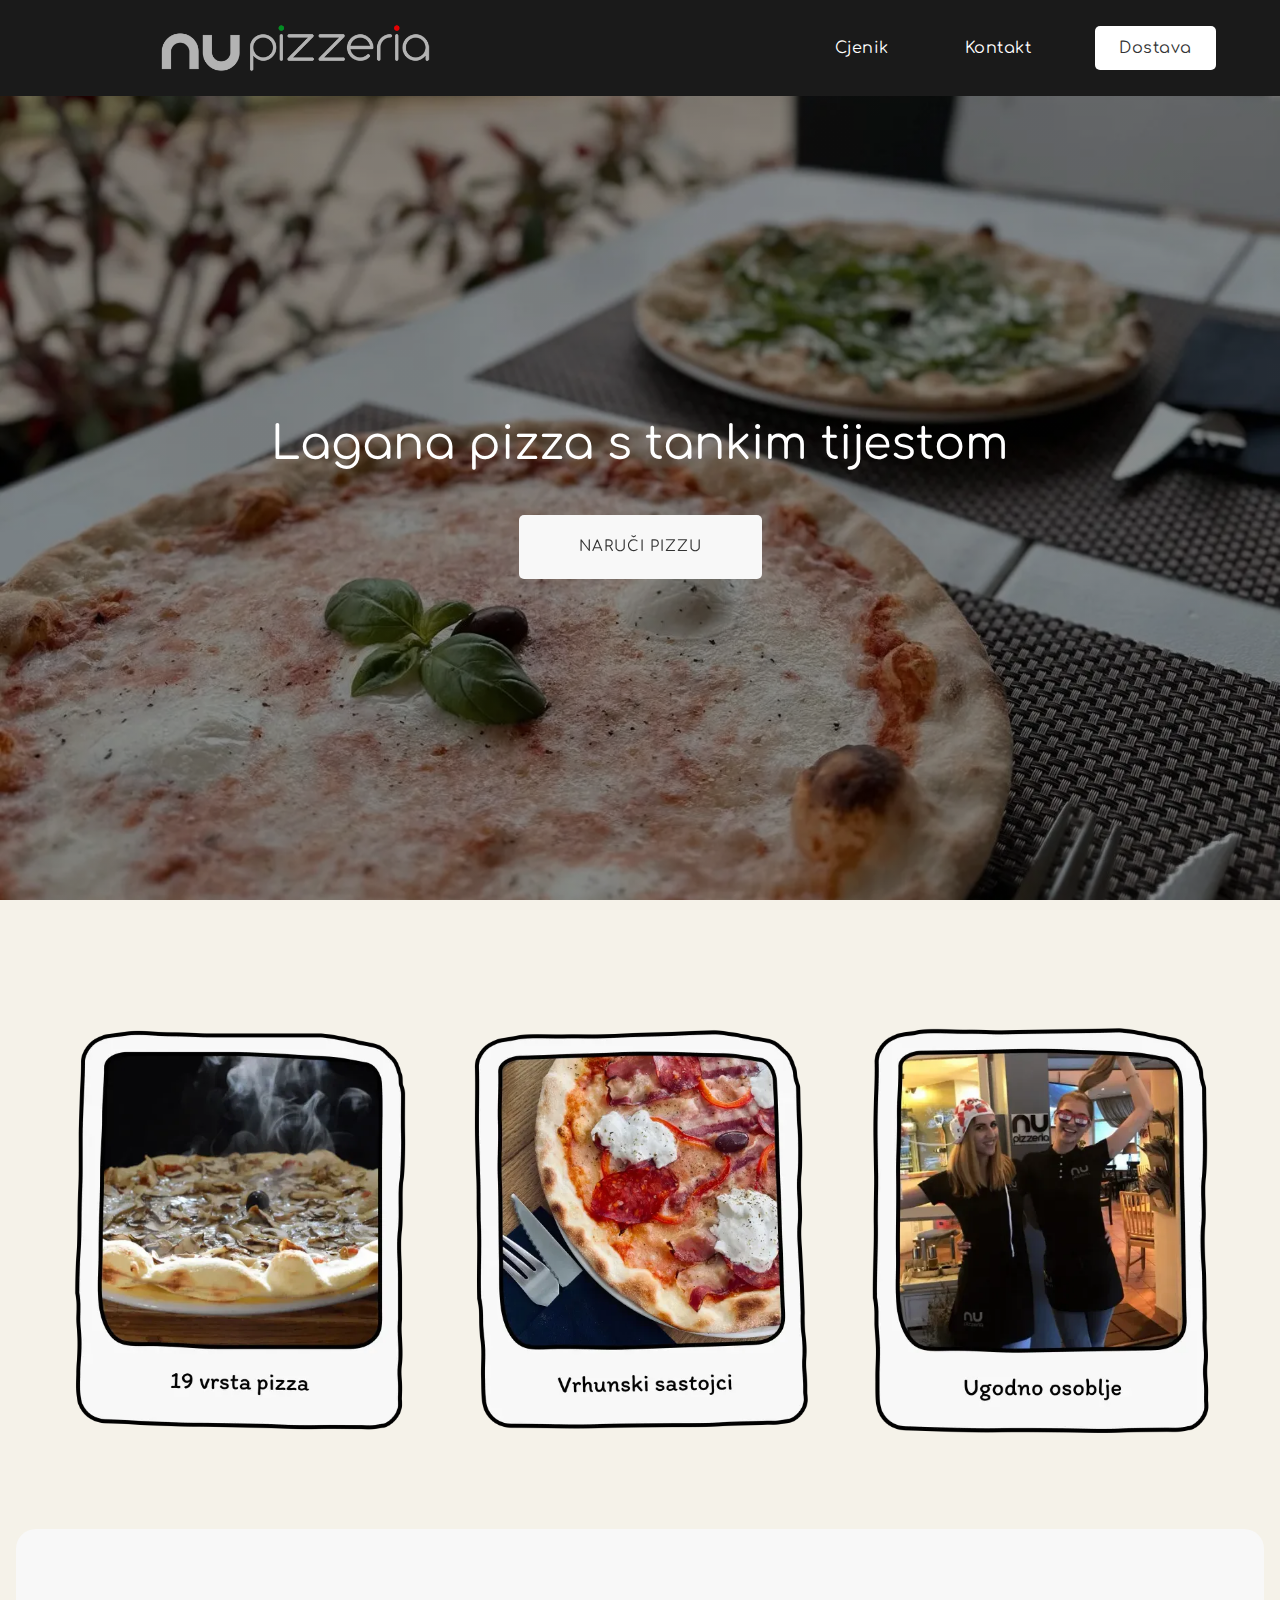
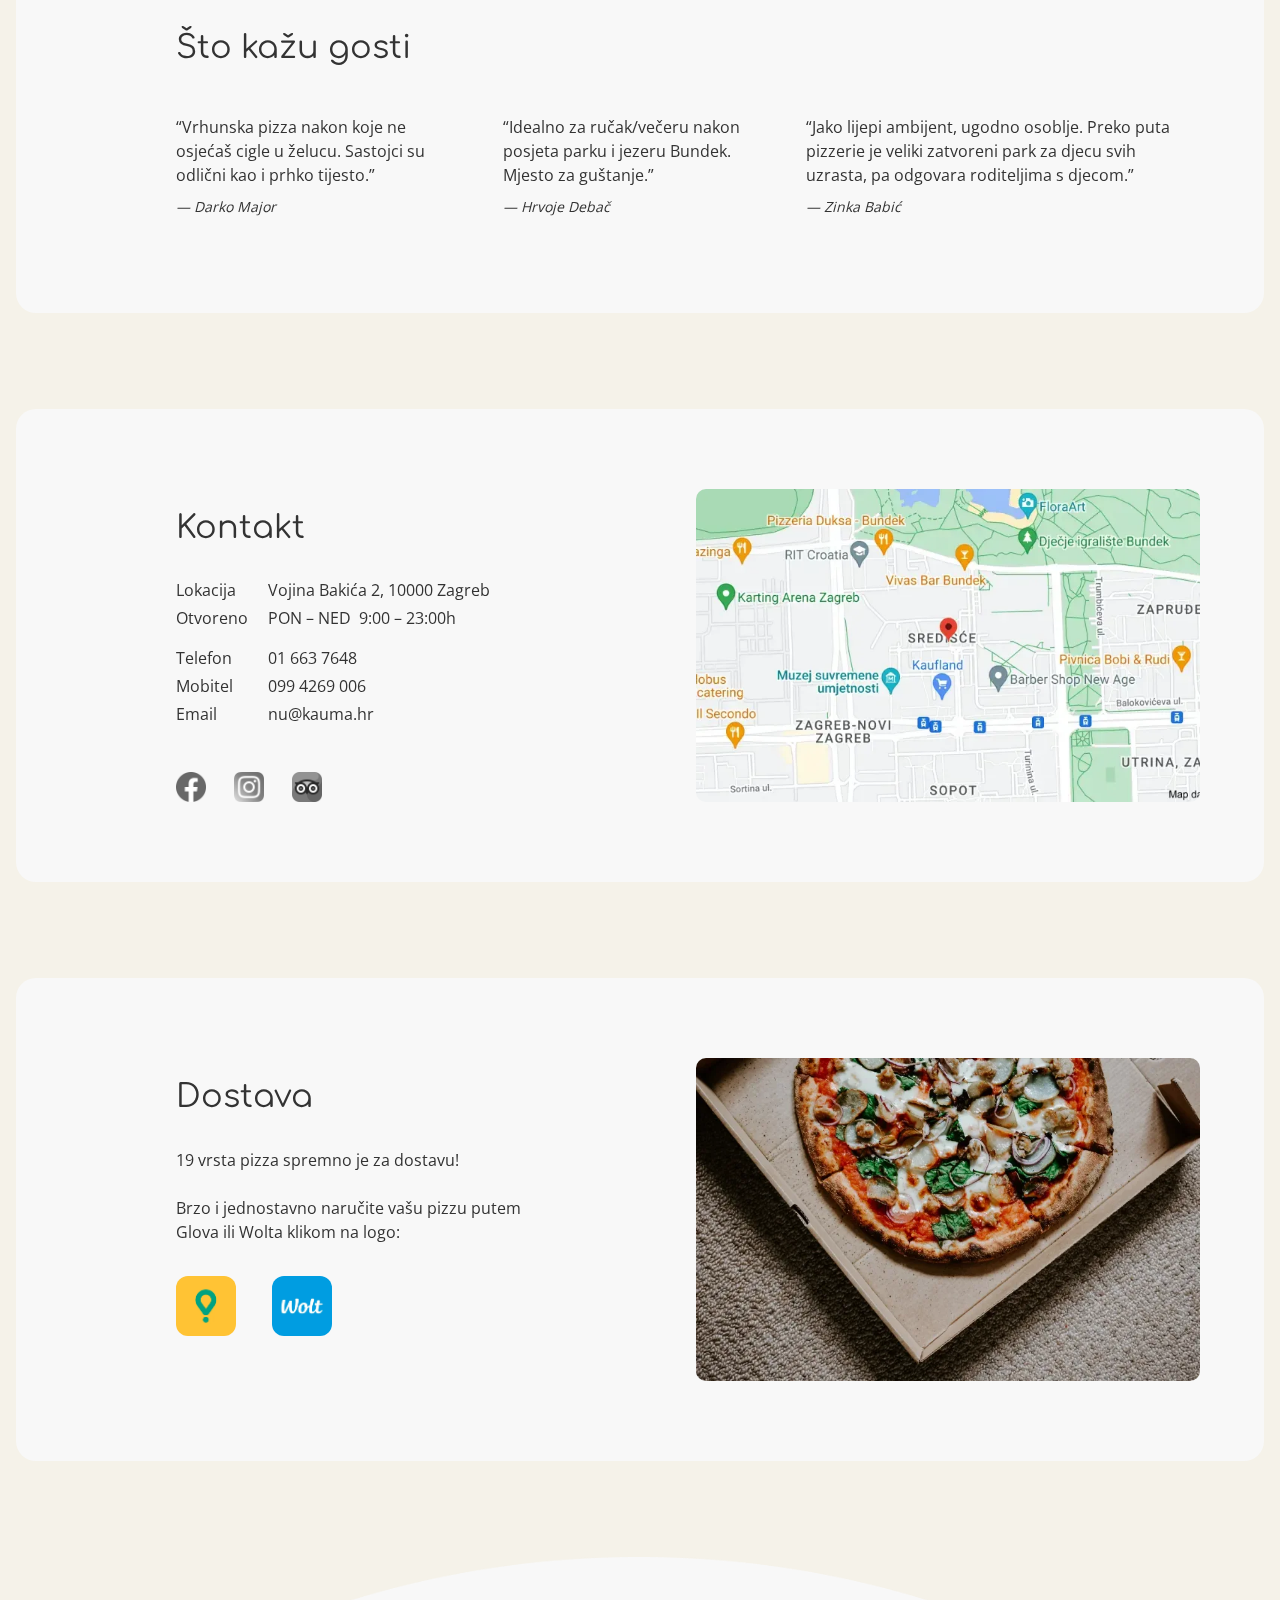
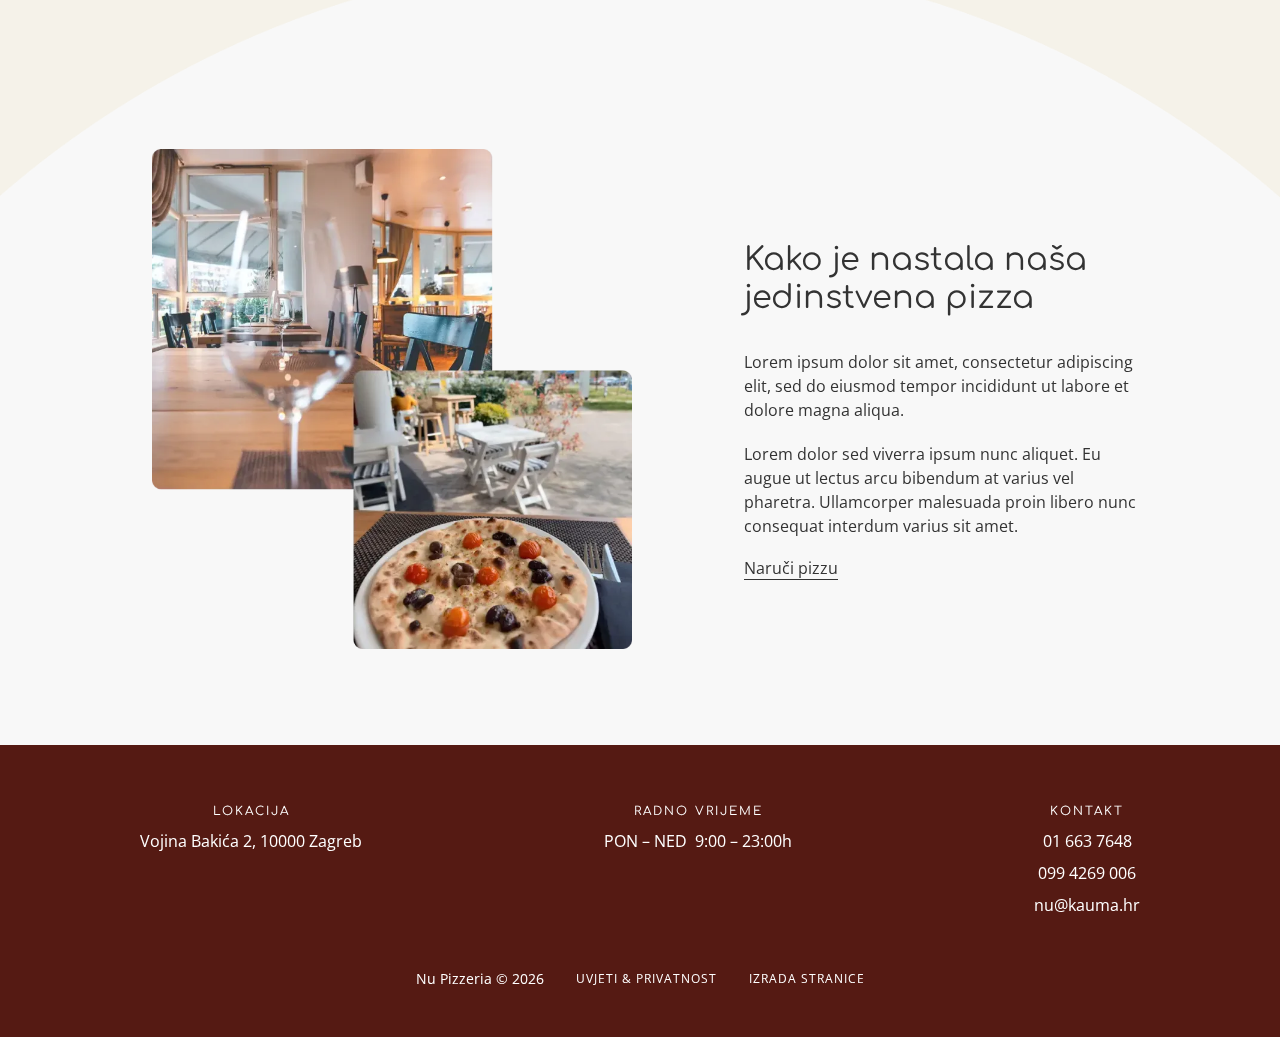
==== index.html @ 656fc584 "preload fonts" ====
<!DOCTYPE html><!--  This site was created in Webflow. https://www.webflow.com  -->
<!--  Last Published: Thu Nov 16 2023 15:43:04 GMT+0000 (Coordinated Universal Time)  -->
<html data-wf-page="654d11d9ecc421986d7ef136" data-wf-site="654d11d9ecc421986d7ef12e" lang="hr">
<head>
  <meta charset="utf-8">
  <title>Nu Pizzeria</title>
  <meta content="Lagana pizza s tankim tijestom. 19 vrsta pizza. Ugodno osoblje. Lijepa atmosfera. U blizini Bundeka i dječjeg parka." name="description">
  <meta content="Nu Pizzeria" property="og:title">
  <meta content="Lagana pizza s tankim tijestom. 19 vrsta pizza. Ugodno osoblje. Lijepa atmosfera. U blizini Bundeka i dječjeg parka." property="og:description">
  <meta content="Nu Pizzeria" property="twitter:title">
  <meta content="Lagana pizza s tankim tijestom. 19 vrsta pizza. Ugodno osoblje. Lijepa atmosfera. U blizini Bundeka i dječjeg parka." property="twitter:description">
  <meta property="og:type" content="website">
  <meta content="summary_large_image" name="twitter:card">
  <meta content="width=device-width, initial-scale=1" name="viewport">
  <meta content="Webflow" name="generator">


  <!-- <link rel="preload" href="fonts/Comfortaa-VariableFont_wght.ttf" as="font" type="font/ttf" crossorigin="anonymous"> -->
  <!-- <link rel="preload" href="fonts/OpenSans-VariableFont_wdthwght.ttf" as="font" type="font/ttf" crossorigin="anonymous"> -->

  <!-- <link rel="preload" href="fonts/Comfortaa-Regular.woff" as="font" type="font/woff" crossorigin="anonymous"> -->
  <!-- <link rel="preload" href="fonts/OpenSans-Regular.woff" as="font" type="font/woff" crossorigin="anonymous"> -->

  <link rel="preload" href="fonts/Comfortaa-Regular.woff2" as="font" type="font/woff2" crossorigin>
  <link rel="preload" href="fonts/OpenSans-Regular.woff2" as="font" type="font/woff2" crossorigin>


  <!-- <link rel="preload" fetchpriority="high" as="image" href="images/nu-logo.webp" type="image/webp"> -->
  <!-- <link rel="preload" fetchpriority="high" as="image" href="images/pizza.webp" type="image/webp"> -->


  <!-- <link href="css/normalize.css" rel="stylesheet" type="text/css"> -->
  <!-- <link href="css/webflow.css" rel="stylesheet" type="text/css"> -->
  <!-- <link href="css/nu-pizzeria.webflow.css" rel="stylesheet" type="text/css"> -->
  <!-- <link href="css/all.css" rel="stylesheet" type="text/css"> -->


  <!-- <link href="css/normalize.css" rel="stylesheet" type="text/css" disabled> -->
  <!-- <link href="css/webflow.css" rel="stylesheet" type="text/css" disabled> -->
  <!-- <link href="css/nu-pizzeria.webflow.css" rel="stylesheet" type="text/css" disabled> -->
  <!-- <link href="css/all.css" rel="stylesheet" type="text/css" disabled> -->


  <link rel="stylesheet" href="css/normalize.css" media="print" onload="this.media='all'">
  <noscript><link rel="stylesheet" href="css/normalize.css"></noscript>
  <link rel="stylesheet" href="css/webflow.css" media="print" onload="this.media='all'">
  <noscript><link rel="stylesheet" href="css/webflow.css"></noscript>
  <link rel="stylesheet" href="css/nu-pizzeria.webflow.css" media="print" onload="this.media='all'">
  <noscript><link rel="stylesheet" href="css/nu-pizzeria.webflow.css"></noscript>
  

  <!-- <link href="css/normalize.min.css" rel="stylesheet" type="text/css"> -->
  <!-- <link href="css/webflow.min.css" rel="stylesheet" type="text/css"> -->
  <!-- <link href="css/nu-pizzeria.webflow.min.css" rel="stylesheet" type="text/css"> -->
  <!-- <link href="css/all.min.css" rel="stylesheet" type="text/css"> -->


  <!-- <link rel="preload stylesheet" href="css/normalize.css" as="style" type="text/css"> -->
  <!-- <link rel="preload stylesheet" href="css/webflow.css" as="style" type="text/css"> -->
  <!-- <link rel="preload stylesheet" href="css/nu-pizzeria.webflow.css" as="style" type="text/css"> -->
  <!-- <link rel="preload stylesheet" href="css/all.css" as="style" type="text/css"> -->
  <!-- <link rel="preload stylesheet" href="css/all.min.css" as="style" type="text/css"> -->
  <!-- <link rel="preload stylesheet" href="https://assets-global.website-files.com/654d11d9ecc421986d7ef12e/css/nu-pizzeria.webflow.6dc5b6ef6.min.css" as="style" type="text/css" /> -->


  <link href="images/favicon.png" rel="shortcut icon" type="image/x-icon">
  <link href="images/webclip.png" rel="apple-touch-icon">
  <script type="text/javascript">!function(o,c){var n=c.documentElement,t=" w-mod-";n.className+=t+"js",("ontouchstart"in o||o.DocumentTouch&&c instanceof DocumentTouch)&&(n.className+=t+"touch")}(window,document);</script>

  
  <style>
    /*! normalize.css v3.0.3 | MIT License | github.com/necolas/normalize.css */img,legend{border:0}legend,td,th{padding:0}html{font-family:sans-serif;-ms-text-size-adjust:100%;-webkit-text-size-adjust:100%}body{margin:0}article,aside,details,figcaption,figure,footer,header,hgroup,main,menu,nav,section,summary{display:block}audio,canvas,progress,video{display:inline-block;vertical-align:baseline}audio:not([controls]){display:none;height:0}[hidden],template{display:none}a{background-color:transparent}a:active,a:hover{outline:0}abbr[title]{border-bottom:1px dotted}b,optgroup,strong{font-weight:700}dfn{font-style:italic}h1{font-size:2em;margin:.67em 0}mark{background:#ff0;color:#000}small{font-size:80%}sub,sup{font-size:75%;line-height:0;position:relative;vertical-align:baseline}sup{top:-.5em}sub{bottom:-.25em}svg:not(:root){overflow:hidden}figure{margin:1em 40px}hr{box-sizing:content-box;height:0}pre,textarea{overflow:auto}code,kbd,pre,samp{font-family:monospace,monospace;font-size:1em}button,input,optgroup,select,textarea{color:inherit;font:inherit;margin:0}button{overflow:visible}button,select{text-transform:none}button,html input[type=button],input[type=reset]{-webkit-appearance:button;cursor:pointer}button[disabled],html input[disabled]{cursor:default}button::-moz-focus-inner,input::-moz-focus-inner{border:0;padding:0}input{line-height:normal}input[type=checkbox],input[type=radio]{box-sizing:border-box;padding:0}input[type=number]::-webkit-inner-spin-button,input[type=number]::-webkit-outer-spin-button{height:auto}input[type=search]{-webkit-appearance:none}input[type=search]::-webkit-search-cancel-button,input[type=search]::-webkit-search-decoration{-webkit-appearance:none}fieldset{border:1px solid silver;margin:0 2px;padding:.35em .625em .75em}table{border-collapse:collapse;border-spacing:0}
   
    h1,h2,h3{margin-top:20px}body,h5{line-height:20px}h4,h5,h6{margin-top:10px}blockquote,figure{margin:0 0 10px}ol,p,ul{margin-top:0;margin-bottom:10px}h1,h2,h3,h4,h5,h6,ol,p,ul{margin-bottom:10px}.w-slider,.w-slider-nav{-webkit-tap-highlight-color:transparent}.w-lightbox-backdrop,.w-webflow-badge,.w-webflow-badge *{text-indent:0;text-shadow:none;word-break:normal;word-spacing:normal;word-wrap:normal}.w-inline-block,.w-richtext figure.w-richtext-align-center.w-richtext-figure-type-image>div,.w-richtext figure.w-richtext-align-center[data-rt-type=image]>div,img{max-width:100%}@font-face{font-family:webflow-icons;src:url("[data-uri]") format('truetype');font-weight:400;font-style:normal}[class*=" w-icon-"],[class^=w-icon-]{font-family:webflow-icons!important;speak:none;font-style:normal;font-weight:400;font-variant:normal;text-transform:none;line-height:1;-webkit-font-smoothing:antialiased;-moz-osx-font-smoothing:grayscale}.w-icon-slider-right:before{content:"\e600"}.w-icon-slider-left:before{content:"\e601"}.w-icon-nav-menu:before{content:"\e602"}.w-icon-arrow-down:before,.w-icon-dropdown-toggle:before{content:"\e603"}.w-icon-file-upload-remove:before{content:"\e900"}.w-icon-file-upload-icon:before{content:"\e903"}*{-webkit-box-sizing:border-box;-moz-box-sizing:border-box;box-sizing:border-box}html{height:100%}body{margin:0;min-height:100%;background-color:#fff;font-family:Arial,sans-serif;font-size:14px;color:#333}img{vertical-align:middle;display:inline-block}html.w-mod-touch *{background-attachment:scroll!important}.w-block,.w-dropdown-list.w--open,.w-richtext figure.w-richtext-align-fullwidth>figcaption{display:block}.w-inline-block{display:inline-block}.w-clearfix:after,.w-clearfix:before,.w-container:after,.w-container:before,.w-embed:after,.w-embed:before,.w-nav:after,.w-nav:before,.w-radio:after,.w-radio:before,.w-richtext:after,.w-richtext:before,.w-row:after,.w-row:before{content:" ";display:table;grid-column-start:1;grid-row-start:1;grid-column-end:2;grid-row-end:2}.w-clearfix:after,.w-container:after,.w-embed:after,.w-nav:after,.w-radio:after,.w-richtext figure.w-richtext-align-normal,.w-richtext:after,.w-row:after{clear:both}.w-file-upload-default.w-hidden,.w-file-upload-error.w-hidden,.w-file-upload-success.w-hidden,.w-file-upload-uploading.w-hidden,.w-hidden,.w-lightbox-hide{display:none}.w-button{display:inline-block;padding:9px 15px;background-color:#3898ec;color:#fff;border:0;line-height:inherit;text-decoration:none;cursor:pointer;border-radius:0}input.w-button{-webkit-appearance:button}html[data-w-dynpage] [data-w-cloak]{color:transparent!important}.w-webflow-badge,.w-webflow-badge *{position:static;left:auto;top:auto;right:auto;bottom:auto;z-index:auto;display:block;visibility:visible;overflow:visible;overflow-x:visible;overflow-y:visible;box-sizing:border-box;width:auto;height:auto;max-height:none;max-width:none;min-height:0;min-width:0;margin:0;padding:0;float:none;clear:none;border:0 transparent;border-radius:0;background:0 0;box-shadow:none;opacity:1;transform:none;transition:none;direction:ltr;font-family:inherit;font-weight:inherit;color:inherit;font-size:inherit;line-height:inherit;font-style:inherit;font-variant:inherit;text-align:inherit;letter-spacing:inherit;text-decoration:inherit;text-transform:inherit;list-style-type:disc;font-smoothing:auto;vertical-align:baseline;cursor:inherit;white-space:inherit}.w-webflow-badge,.w-webflow-badge>img{display:inline-block!important;visibility:visible!important;opacity:1!important}.w-form-done,.w-slider,.w-widget-map .gm-style-iw,.w-widget-twitter-count-shim,figcaption{text-align:center}.w-webflow-badge{position:fixed!important;z-index:2147483647!important;top:auto!important;right:12px!important;bottom:12px!important;left:auto!important;color:#aaadb0!important;background-color:#fff!important;border-radius:3px!important;padding:6px!important;font-size:12px!important;line-height:14px!important;text-decoration:none!important;transform:none!important;margin:0!important;width:auto!important;height:auto!important;overflow:visible!important;white-space:nowrap;box-shadow:0 0 0 1px rgba(0,0,0,.1),0 1px 3px rgba(0,0,0,.1);cursor:pointer}.w-webflow-badge>img{vertical-align:middle!important}h1,h2,h3,h4,h5,h6{font-weight:700}h1{font-size:38px;line-height:44px}h2{font-size:32px;line-height:36px}h3{font-size:24px;line-height:30px}h4{font-size:18px;line-height:24px}h5{font-size:14px}h6{font-size:12px;line-height:18px}blockquote{padding:10px 20px;border-left:5px solid #e2e2e2;font-size:18px;line-height:22px}figcaption{margin-top:5px}ol,ul{padding-left:40px}.w-list-unstyled{padding-left:0;list-style:none}.w-video{width:100%;position:relative;padding:0}.w-video embed,.w-video iframe,.w-video object{position:absolute;top:0;left:0;width:100%;height:100%;border:none}fieldset{padding:0;margin:0;border:0}[type=button],[type=reset],button{border:0;cursor:pointer;-webkit-appearance:button}.w-form{margin:0 0 15px}.w-form-done{display:none;padding:20px;background-color:#ddd}.w-form-fail{display:none;margin-top:10px;padding:10px;background-color:#ffdede}label{display:block;margin-bottom:5px;font-weight:700}.w-input,.w-select{display:block;width:100%;height:38px;padding:8px 12px;margin-bottom:10px;font-size:14px;line-height:1.42857143;color:#333;vertical-align:middle;background-color:#fff;border:1px solid #ccc}.w-input:-moz-placeholder,.w-select:-moz-placeholder{color:#999}.w-input::-moz-placeholder,.w-select::-moz-placeholder{color:#999;opacity:1}.w-input::-webkit-input-placeholder,.w-select::-webkit-input-placeholder{color:#999}.w-input:focus,.w-select:focus{border-color:#3898ec;outline:0}.w-input[disabled],.w-input[readonly],.w-select[disabled],.w-select[readonly],fieldset[disabled] .w-input,fieldset[disabled] .w-select{cursor:not-allowed}.w-input[disabled]:not(.w-input-disabled),.w-input[readonly],.w-select[disabled]:not(.w-input-disabled),.w-select[readonly],fieldset[disabled]:not(.w-input-disabled) .w-input,fieldset[disabled]:not(.w-input-disabled) .w-select{background-color:#eee}.w-select[multiple],textarea.w-input,textarea.w-select{height:auto}.w-select{background-color:#f3f3f3}.w-form-label{display:inline-block;cursor:pointer;font-weight:400;margin-bottom:0}.w-radio{display:block;margin-bottom:5px;padding-left:20px}.w-radio-input{margin:3px 0 0 -20px;line-height:normal;float:left}.w-file-upload{display:block;margin-bottom:10px}.w-file-upload-input{width:.1px;height:.1px;opacity:0;overflow:hidden;position:absolute;z-index:-100}.w-file-upload-default,.w-file-upload-success,.w-file-upload-uploading{display:inline-block;color:#333}.w-file-upload-error{display:block;margin-top:10px}.w-file-upload-file,.w-file-upload-uploading-btn{display:flex;margin:0;border:1px solid #ccc;background-color:#fafafa}.w-file-upload-uploading-btn{font-size:14px;font-weight:400;cursor:pointer;padding:8px 12px}.w-file-upload-file{flex-grow:1;justify-content:space-between;padding:8px 9px 8px 11px}.w-file-upload-file-name{font-size:14px;font-weight:400;display:block}.w-file-remove-link{margin-top:3px;margin-left:10px;width:auto;height:auto;padding:3px;display:block;cursor:pointer}.w-icon-file-upload-remove{margin:auto;font-size:10px}.w-file-upload-error-msg{display:inline-block;color:#ea384c;padding:2px 0}.w-file-upload-info{display:inline-block;line-height:38px;padding:0 12px}.w-file-upload-label{display:inline-block;font-size:14px;font-weight:400;cursor:pointer;margin:0;padding:8px 12px;border:1px solid #ccc;background-color:#fafafa}.w-icon-file-upload-icon,.w-icon-file-upload-uploading{display:inline-block;margin-right:8px;width:20px}.w-icon-file-upload-uploading{height:20px}.w-container{margin-left:auto;margin-right:auto;max-width:940px}.w-container .w-row{margin-left:-10px;margin-right:-10px}.w-row .w-row{margin-left:0;margin-right:0}.w-col{position:relative;float:left;width:100%;min-height:1px;padding-left:10px;padding-right:10px}.w-col .w-col{padding-left:0;padding-right:0}.w-col-1{width:8.33333333%}.w-col-2{width:16.66666667%}.w-col-3{width:25%}.w-col-4{width:33.33333333%}.w-col-5{width:41.66666667%}.w-col-6{width:50%}.w-col-7{width:58.33333333%}.w-col-8{width:66.66666667%}.w-col-9{width:75%}.w-col-10{width:83.33333333%}.w-col-11{width:91.66666667%}.w-col-12,.w-richtext figure img,.w-richtext figure.w-richtext-figure-type-video>div,.w-richtext figure[data-rt-type=video]>div{width:100%}.w-hidden-main,.w-widget-map .gm-style-iw>button{display:none!important}.w-widget{position:relative}.w-widget-map{width:100%;height:400px}.w-widget-map label{width:auto;display:inline}.w-widget-map img{max-width:inherit}.w-lightbox-noscroll,.w-richtext ol,.w-richtext ul,.w-widget-twitter{overflow:hidden}.w-widget-twitter-count-shim{display:inline-block;vertical-align:top;position:relative;width:28px;height:20px;background:#fff;border:1px solid #758696;border-radius:3px}.w-widget-twitter-count-shim *{pointer-events:none;-webkit-user-select:none;-moz-user-select:none;-ms-user-select:none;user-select:none}.w-dropdown-toggle,.w-slider-arrow-left,.w-slider-arrow-right{-webkit-user-select:none;-moz-user-select:none;-ms-user-select:none;cursor:pointer}.w-widget-twitter-count-shim .w-widget-twitter-count-inner{position:relative;font-size:15px;line-height:12px;text-align:center;color:#999;font-family:serif}.w-widget-twitter-count-shim .w-widget-twitter-count-clear{position:relative;display:block}.w-widget-twitter-count-shim.w--large{width:36px;height:28px}.w-widget-twitter-count-shim.w--large .w-widget-twitter-count-inner{font-size:18px;line-height:18px}.w-widget-twitter-count-shim:not(.w--vertical){margin-left:5px;margin-right:8px}.w-widget-twitter-count-shim:not(.w--vertical).w--large{margin-left:6px}.w-widget-twitter-count-shim:not(.w--vertical):after,.w-widget-twitter-count-shim:not(.w--vertical):before{top:50%;left:0;border:solid transparent;content:' ';height:0;width:0;position:absolute;pointer-events:none}.w-widget-twitter-count-shim:not(.w--vertical):before{border-color:rgba(117,134,150,0);border-right-color:#5d6c7b;border-width:4px;margin-left:-9px;margin-top:-4px}.w-widget-twitter-count-shim:not(.w--vertical).w--large:before{border-width:5px;margin-left:-10px;margin-top:-5px}.w-widget-twitter-count-shim:not(.w--vertical):after{border-color:rgba(255,255,255,0);border-right-color:#fff;border-width:4px;margin-left:-8px;margin-top:-4px}.w-widget-twitter-count-shim:not(.w--vertical).w--large:after{border-width:5px;margin-left:-9px;margin-top:-5px}.w-widget-twitter-count-shim.w--vertical{width:61px;height:33px;margin-bottom:8px}.w-widget-twitter-count-shim.w--vertical:after,.w-widget-twitter-count-shim.w--vertical:before{top:100%;left:50%;border:solid transparent;content:' ';height:0;width:0;position:absolute;pointer-events:none}.w-widget-twitter-count-shim.w--vertical:before{border-color:rgba(117,134,150,0);border-top-color:#5d6c7b;border-width:5px;margin-left:-5px}.w-widget-twitter-count-shim.w--vertical:after{border-color:rgba(255,255,255,0);border-top-color:#fff;border-width:4px;margin-left:-4px}.w-widget-twitter-count-shim.w--vertical .w-widget-twitter-count-inner{font-size:18px;line-height:22px}.w-widget-twitter-count-shim.w--vertical.w--large{width:76px}.w-background-video{position:relative;overflow:hidden;height:500px;color:#fff}.w-background-video>video{background-size:cover;background-position:50% 50%;position:absolute;margin:auto;width:100%;height:100%;right:-100%;bottom:-100%;top:-100%;left:-100%;object-fit:cover;z-index:-100}.w-background-video>video::-webkit-media-controls-start-playback-button{display:none!important;-webkit-appearance:none}.w-background-video--control{position:absolute;bottom:1em;right:1em;background-color:transparent;padding:0}.w-background-video--control>[hidden]{display:none!important}.w-slider{position:relative;height:300px;background:#ddd;clear:both;tap-highlight-color:rgba(0,0,0,0)}.w-slide,.w-slider-mask{position:relative;height:100%}.w-slider-mask{display:block;overflow:hidden;z-index:1;left:0;right:0;white-space:nowrap}.w-slide{display:inline-block;vertical-align:top;width:100%;white-space:normal;text-align:left}.w-slider-nav{position:absolute;z-index:2;top:auto;right:0;bottom:0;left:0;margin:auto;padding-top:10px;height:40px;text-align:center;tap-highlight-color:rgba(0,0,0,0)}.w-slider-nav.w-round>div{border-radius:100%}.w-slider-nav.w-num>div{width:auto;height:auto;padding:.2em .5em;font-size:inherit;line-height:inherit}.w-slider-nav.w-shadow>div{box-shadow:0 0 3px rgba(51,51,51,.4)}.w-slider-nav-invert{color:#fff}.w-slider-nav-invert>div{background-color:rgba(34,34,34,.4)}.w-slider-nav-invert>div.w-active{background-color:#222}.w-slider-dot{position:relative;display:inline-block;width:1em;height:1em;background-color:rgba(255,255,255,.4);cursor:pointer;margin:0 3px .5em;transition:background-color .1s,color .1s}.w-slider-dot.w-active{background-color:#fff}.w-nav-button.w--open,.w-tab-link.w--current{background-color:#c8c8c8}.w-slider-dot:focus{outline:0;box-shadow:0 0 0 2px #fff}.w-slider-dot:focus.w-active{box-shadow:none}.w-slider-arrow-left,.w-slider-arrow-right{position:absolute;width:80px;top:0;right:0;bottom:0;left:0;margin:auto;overflow:hidden;color:#fff;font-size:40px;-webkit-tap-highlight-color:transparent;tap-highlight-color:rgba(0,0,0,0);user-select:none}.w-slider-arrow-left [class*=' w-icon-'],.w-slider-arrow-left [class^=w-icon-],.w-slider-arrow-right [class*=' w-icon-'],.w-slider-arrow-right [class^=w-icon-]{position:absolute}.w-dropdown-link:focus,.w-dropdown-toggle:focus,.w-slider-arrow-left:focus,.w-slider-arrow-right:focus{outline:0}.w-slider-arrow-left{z-index:3;right:auto}.w-slider-arrow-right{z-index:4;left:auto}.w-icon-slider-left,.w-icon-slider-right{top:0;right:0;bottom:0;left:0;margin:auto;width:1em;height:1em}.w-slider-aria-label{border:0;clip:rect(0 0 0 0);height:1px;margin:-1px;overflow:hidden;padding:0;position:absolute;width:1px}.w-dropdown,.w-dropdown-btn,.w-dropdown-link,.w-dropdown-toggle{position:relative;text-align:left;margin-left:auto;margin-right:auto}.w-slider-force-show{display:block!important}.w-dropdown{display:inline-block;z-index:900}.w-dropdown-btn,.w-dropdown-link,.w-dropdown-toggle{vertical-align:top;text-decoration:none;color:#222;padding:20px;white-space:nowrap}.w-dropdown-toggle{user-select:none;display:inline-block;padding-right:40px}.w-lightbox-backdrop,.w-nav-button{-webkit-tap-highlight-color:transparent;-webkit-user-select:none;-moz-user-select:none}.w-icon-dropdown-toggle{position:absolute;top:0;right:0;bottom:0;margin:auto 20px auto auto;width:1em;height:1em}.w-dropdown-list{position:absolute;background:#ddd;display:none;min-width:100%}.w-dropdown-link{padding:10px 20px;display:block;color:#222}.w-dropdown-link.w--current,.w-nav-link.w--current{color:#0082f3}.w-lightbox-backdrop{cursor:auto;font-style:normal;letter-spacing:normal;list-style:disc;text-transform:none;visibility:visible;white-space:normal;position:fixed;top:0;right:0;bottom:0;left:0;color:#fff;font-family:"Helvetica Neue",Helvetica,Ubuntu,"Segoe UI",Verdana,sans-serif;font-size:17px;line-height:1.2;font-weight:300;text-align:center;background:rgba(0,0,0,.9);z-index:2000;outline:0;opacity:0;-webkit-transform:translate(0,0)}.w-lightbox-group .w-lightbox-figure,.w-lightbox-item,.w-nav-button,.w-tab-link{cursor:pointer}.w-lightbox-caption,.w-lightbox-strip{white-space:nowrap;left:0;bottom:0;right:0}.w-lightbox-backdrop,.w-lightbox-container{height:100%;overflow:auto;-webkit-overflow-scrolling:touch}.w-lightbox-content{position:relative;height:100vh;overflow:hidden}.w-lightbox-view{position:absolute;width:100vw;height:100vh;opacity:0}.w-lightbox-view:before{content:"";height:100vh}.w-lightbox-group,.w-lightbox-group .w-lightbox-view,.w-lightbox-group .w-lightbox-view:before{height:86vh}.w-lightbox-frame,.w-lightbox-view:before{display:inline-block;vertical-align:middle}.w-lightbox-figure{position:relative;margin:0}.w-lightbox-img{width:auto;height:auto;max-width:none}.w-lightbox-image{display:block;float:none;max-width:100vw;max-height:100vh}.w-lightbox-group .w-lightbox-image{max-height:86vh}.w-lightbox-caption{position:absolute;padding:.5em 1em;background:rgba(0,0,0,.4);text-align:left;text-overflow:ellipsis;overflow:hidden}.w-lightbox-embed{position:absolute;top:0;right:0;bottom:0;left:0;width:100%;height:100%}.w-lightbox-control{position:absolute;top:0;width:4em;background-size:24px;background-repeat:no-repeat;background-position:center;cursor:pointer;-webkit-transition:.3s;transition:.3s}.w-lightbox-left{display:none;bottom:0;left:0;background-image:url("[data-uri]")}.w-lightbox-right{display:none;right:0;bottom:0;background-image:url("[data-uri]")}.w-lightbox-item,.w-richtext figure.w-richtext-figure-type-image>div,.w-richtext figure[data-rt-type=image]>div{display:inline-block}.w-lightbox-close{right:0;height:2.6em;background-image:url("[data-uri]");background-size:18px}.w-lightbox-strip{position:absolute;padding:0 1vh;line-height:0;overflow-x:auto;overflow-y:hidden}.w-lightbox-item{width:10vh;padding:2vh 1vh;box-sizing:content-box;-webkit-transform:translate3d(0,0,0)}.w-lightbox-active{opacity:.3}.w-lightbox-thumbnail{position:relative;height:10vh;background:#222;overflow:hidden}.w-lightbox-thumbnail-image{position:absolute;top:0;left:0}.w-lightbox-thumbnail .w-lightbox-tall{top:50%;width:100%;-webkit-transform:translate(0,-50%);transform:translate(0,-50%)}.w-lightbox-thumbnail .w-lightbox-wide{left:50%;height:100%;-webkit-transform:translate(-50%,0);transform:translate(-50%,0)}.w-lightbox-spinner{position:absolute;top:50%;left:50%;box-sizing:border-box;width:40px;height:40px;margin-top:-20px;margin-left:-20px;border:5px solid rgba(0,0,0,.4);border-radius:50%;-webkit-animation:.8s linear infinite spin;animation:.8s linear infinite spin}.w-nav,.w-nav-brand,.w-nav-link,.w-nav-menu{position:relative}.w-lightbox-spinner:after{content:"";position:absolute;top:-4px;right:-4px;bottom:-4px;left:-4px;border:3px solid transparent;border-bottom-color:#fff;border-radius:50%}@media (min-width:768px){.w-lightbox-content{height:96vh;margin-top:2vh}.w-lightbox-view,.w-lightbox-view:before{height:96vh}.w-lightbox-group,.w-lightbox-group .w-lightbox-view,.w-lightbox-group .w-lightbox-view:before{height:84vh}.w-lightbox-image{max-width:96vw;max-height:96vh}.w-lightbox-group .w-lightbox-image{max-width:82.3vw;max-height:84vh}.w-lightbox-left,.w-lightbox-right{display:block;opacity:.5}.w-lightbox-close{opacity:.8}.w-lightbox-control:hover{opacity:1}}.w-lightbox-inactive,.w-lightbox-inactive:hover{opacity:0}.w-richtext[contenteditable=true]:after,.w-richtext[contenteditable=true]:before{white-space:initial}.w-richtext .w-richtext-figure-selected.w-richtext-figure-type-image div,.w-richtext .w-richtext-figure-selected.w-richtext-figure-type-video div:after,.w-richtext .w-richtext-figure-selected[data-rt-type=image] div,.w-richtext .w-richtext-figure-selected[data-rt-type=video] div:after{outline:#2895f7 solid 2px}.w-richtext figure.w-richtext-figure-type-video>div:after,.w-richtext figure[data-rt-type=video]>div:after{content:'';position:absolute;display:none;left:0;top:0;right:0;bottom:0}.w-richtext figure{position:relative;max-width:60%}.w-richtext figure>div:before{cursor:default!important}.w-richtext figure figcaption.w-richtext-figcaption-placeholder{opacity:.6}.w-richtext figure div{font-size:0px;color:transparent}.w-richtext figure.w-richtext-figure-type-image,.w-richtext figure[data-rt-type=image]{display:table}.w-richtext figure.w-richtext-figure-type-image>figcaption,.w-richtext figure[data-rt-type=image]>figcaption{display:table-caption;caption-side:bottom}.w-richtext figure.w-richtext-figure-type-video,.w-richtext figure[data-rt-type=video]{width:60%;height:0}.w-richtext figure.w-richtext-figure-type-video iframe,.w-richtext figure[data-rt-type=video] iframe{position:absolute;top:0;left:0;width:100%;height:100%}.w-richtext figure.w-richtext-align-center{margin-right:auto;margin-left:auto;clear:both}.w-richtext figure.w-richtext-align-fullwidth{width:100%;max-width:100%;text-align:center;clear:both;display:block;margin-right:auto;margin-left:auto}.w-richtext figure.w-richtext-align-fullwidth>div{display:inline-block;padding-bottom:inherit}.w-richtext figure.w-richtext-align-floatleft{float:left;margin-right:15px;clear:none}.w-richtext figure.w-richtext-align-floatright{float:right;margin-left:15px;clear:none}.w-nav{background:#ddd;z-index:1000}.w-nav-brand{float:left;text-decoration:none;color:#333}.w-nav-link,.w-tab-link{vertical-align:top;text-decoration:none;color:#222}.w-nav-link{display:inline-block;padding:20px;text-align:left;margin-left:auto;margin-right:auto}.w-nav-menu{float:right}[data-nav-menu-open]{display:block!important;position:absolute;top:100%;left:0;right:0;background:#c8c8c8;text-align:center;overflow:visible;min-width:200px}.w--nav-link-open{display:block;position:relative}.w-nav-overlay{position:absolute;overflow:hidden;display:none;top:100%;left:0;right:0;width:100%}.w-nav-overlay [data-nav-menu-open]{top:0}.w-nav[data-animation=over-left] .w-nav-overlay,.w-nav[data-animation=over-right] .w-nav-overlay{width:auto}.w-nav[data-animation=over-left] .w-nav-overlay,.w-nav[data-animation=over-left] [data-nav-menu-open]{right:auto;z-index:1;top:0}.w-nav[data-animation=over-right] .w-nav-overlay,.w-nav[data-animation=over-right] [data-nav-menu-open]{left:auto;z-index:1;top:0}.w-nav-button{position:relative;float:right;padding:18px;font-size:24px;display:none;tap-highlight-color:rgba(0,0,0,0);-ms-user-select:none;user-select:none}.w-nav-button:focus{outline:0}.w-nav-button.w--open{color:#fff}.w-nav[data-collapse=all] .w-nav-menu{display:none}.w--nav-dropdown-open,.w--nav-dropdown-toggle-open,.w-nav[data-collapse=all] .w-nav-button{display:block}.w--nav-dropdown-list-open{position:static}.w-tab-content,.w-tab-link,.w-tab-menu,.w-tab-pane,.w-tabs{position:relative}@media screen and (max-width:991px){.w-container{max-width:728px}.w-hidden-main{display:inherit!important}.w-hidden-medium{display:none!important}.w-col-medium-1{width:8.33333333%}.w-col-medium-2{width:16.66666667%}.w-col-medium-3{width:25%}.w-col-medium-4{width:33.33333333%}.w-col-medium-5{width:41.66666667%}.w-col-medium-6{width:50%}.w-col-medium-7{width:58.33333333%}.w-col-medium-8{width:66.66666667%}.w-col-medium-9{width:75%}.w-col-medium-10{width:83.33333333%}.w-col-medium-11{width:91.66666667%}.w-col-medium-12{width:100%}.w-col-stack{width:100%;left:auto;right:auto}.w-nav[data-collapse=medium] .w-nav-menu{display:none}.w-nav[data-collapse=medium] .w-nav-button{display:block}}@media screen and (max-width:767px){.w-hidden-main,.w-hidden-medium{display:inherit!important}.w-hidden-small{display:none!important}.w-container .w-row,.w-row{margin-left:0;margin-right:0}.w-col{width:100%;left:auto;right:auto}.w-col-small-1{width:8.33333333%}.w-col-small-2{width:16.66666667%}.w-col-small-3{width:25%}.w-col-small-4{width:33.33333333%}.w-col-small-5{width:41.66666667%}.w-col-small-6{width:50%}.w-col-small-7{width:58.33333333%}.w-col-small-8{width:66.66666667%}.w-col-small-9{width:75%}.w-col-small-10{width:83.33333333%}.w-col-small-11{width:91.66666667%}.w-col-small-12{width:100%}.w-nav[data-collapse=small] .w-nav-menu{display:none}.w-nav[data-collapse=small] .w-nav-button{display:block}.w-nav-brand{padding-left:10px}}.w-tabs:after,.w-tabs:before{content:" ";display:table;grid-column-start:1;grid-row-start:1;grid-column-end:2;grid-row-end:2}.w-tabs:after{clear:both}.w-tab-link{display:inline-block;padding:9px 30px;text-align:left;background-color:#ddd}.w-tab-link:focus{outline:0}.w-tab-content{display:block;overflow:hidden}.w-tab-pane{display:none}.w--tab-active{display:block}@media screen and (max-width:479px){.w-container{max-width:none}.w-hidden-main,.w-hidden-medium,.w-hidden-small{display:inherit!important}.w-hidden-tiny{display:none!important}.w-col,.w-col-tiny-12{width:100%}.w-col-tiny-1{width:8.33333333%}.w-col-tiny-2{width:16.66666667%}.w-col-tiny-3{width:25%}.w-col-tiny-4{width:33.33333333%}.w-col-tiny-5{width:41.66666667%}.w-col-tiny-6{width:50%}.w-col-tiny-7{width:58.33333333%}.w-col-tiny-8{width:66.66666667%}.w-col-tiny-9{width:75%}.w-col-tiny-10{width:83.33333333%}.w-col-tiny-11{width:91.66666667%}.w-nav[data-collapse=tiny] .w-nav-menu{display:none}.w-nav[data-collapse=tiny] .w-nav-button,.w-tab-link{display:block}}.w-ix-emptyfix:after{content:""}@keyframes spin{0%{transform:rotate(0)}100%{transform:rotate(360deg)}}.w-dyn-empty{padding:10px;background-color:#ddd}.w-condition-invisible,.w-dyn-bind-empty,.w-dyn-hide{display:none!important}.wf-layout-layout{display:grid}
 
    h1,p{margin-bottom:10px}.body,body{font-size:16px}.nav-link,.nav-link.w--current{color:#fff}.button,.nav-link.cta{border-radius:5px;color:#333}.testimonial-container,.w-layout-grid{grid-column-gap:16px;grid-row-gap:16px;grid-template-rows:auto auto;grid-template-columns:1fr 1fr;grid-auto-columns:1fr}.footer-legal,.footer-link,.info-link,.nav-link,.text-cta{text-decoration:none}.button,.footer-heading,.main-heading,.nav-link,.secondary-heading{font-family:Comfortaa Variablefont Wght,sans-serif}:root{--cream:#f5f2e9;--brand-black:#1a1a1a;--brand-white:#f8f8f8;--auburn:#551a13;--text-black:#333}.w-layout-blockcontainer{max-width:940px;margin-left:auto;margin-right:auto;display:block}.w-layout-grid{display:grid}body{background-color:var(--cream);color:#333;font-family:Opensans Variablefont Wdth Wght,sans-serif;font-weight:400}.button,h1{font-weight:700}h1{margin-top:20px;font-size:46px;line-height:44px}p{line-height:1.5}.logo{width:auto;height:auto;max-height:50px}.navbar{z-index:10;width:100%;background-color:var(--brand-black);position:fixed;top:0;bottom:auto;left:0;right:0}.button,.testimonial-container{background-color:var(--brand-white)}.container{height:6rem;max-width:1440px;justify-content:space-between;align-items:center;padding-left:10rem;padding-right:4rem;display:flex}.container-2,.hero-section{flex-direction:column;display:flex}.brand{order:-1}.map,.nav-menu{order:1}.nav-link{letter-spacing:.5px;margin-left:12px;margin-right:12px;padding:12px 24px}.button,.footer-legal{letter-spacing:1px;text-transform:uppercase}.nav-link:hover{opacity:.7}.nav-link.cta{background-color:#fff;margin-left:24px;margin-right:0}.button.dark:hover,.nav-link.cta:hover{opacity:.9}.hero-section{height:100svh;text-align:center;background-image:linear-gradient(rgba(0,0,0,.45),rgba(0,0,0,.45)),url('images/pizza.webp');background-position:0 0,50%;background-size:auto,cover;justify-content:center;align-items:center;padding-top:6rem}.image{width:100%;height:100%;object-fit:cover}.button{margin-top:2rem;padding:22px 60px;font-size:15px}.button:hover{background-color:#e6e6e6}.button.dark{background-color:var(--brand-black);color:var(--brand-white)}.benefit-image{width:30%;max-width:340px;aspect-ratio:84/100;object-fit:cover;margin-left:30px;margin-right:30px}.space{height:50vh}.benefits-section{justify-content:center;padding:8rem 1rem 6rem;display:flex}.container-2{justify-content:center}.testimonial{max-width:400px;margin-right:4rem}.testimonial-section{flex-direction:column;align-items:center;display:flex}.testimonial-holder{justify-content:center;display:flex}.secondary-heading{margin-bottom:2rem;line-height:1.2}.secondary-heading.left{margin-left:10rem}.testimonial-container{max-width:1440px;border-radius:20px;flex-direction:column;align-items:flex-start;padding-top:4rem;padding-bottom:5rem;padding-left:10rem;display:flex}.container-5,.section-container{background-color:var(--brand-white);padding:5rem 4rem 5rem 10rem}.section{margin-bottom:6rem;margin-left:1rem;margin-right:1rem}.info-block{grid-column-gap:20px;grid-row-gap:8px;grid-template-rows:auto auto auto auto auto;grid-template-columns:min-content max-content;grid-auto-columns:1fr;grid-auto-flow:row;margin-bottom:3rem;display:grid}.about-container,.container-6,.section-container{grid-column-gap:16px;grid-row-gap:16px;grid-template-columns:1fr 1fr;grid-auto-columns:1fr}.info-name{font-weight:600}.section-container{max-width:1440px;border-radius:20px;grid-template-rows:auto;justify-content:space-between;margin-left:auto;margin-right:auto;display:grid}.margin{margin-top:12px}.info-link{color:#333}.footer-legal:hover,.footer-link:hover,.info-link:hover{text-decoration:underline}.info-container{flex-direction:column;justify-content:flex-start;align-items:flex-start}.map{border-radius:10px}.social-icon{height:auto;max-width:30px;mix-blend-mode:luminosity}.social-icon:hover{mix-blend-mode:normal}.social-link{margin-right:1.5rem}.container-5{max-width:1440px;border-radius:20px;justify-content:space-between;display:flex}.delivery-icon{height:auto;max-width:60px;border-radius:20%}.map-image,.section-image{border-radius:10px}.delivery-link{margin-right:2rem}.text-block{max-width:350px;margin-bottom:2rem;line-height:150%}.about-container{background-image:url('images/Ellipse-1.png');background-position:50% 0;background-size:cover;grid-template-rows:auto;justify-content:center;align-items:center;padding:12rem 2rem 6rem;display:grid}.footer{background-color:var(--auburn);color:#fff;flex-direction:column;justify-content:center;align-items:center;padding:3rem 2rem}.copyright{font-size:14px}.footer-info{width:100%;justify-content:space-between;display:flex}.footer-container{max-width:1000px;flex-direction:column;align-items:center;display:flex}.div-block,.utility-page-content{text-align:center;flex-direction:column}.footer-info-item{text-align:center;line-height:2}.div-block{line-height:2;display:flex}.footer-link{color:#fff}.section-image{width:100%;height:100%;object-fit:cover;object-position:50% 50%}.legal-container{margin-top:3rem;display:flex}.footer-legal{color:#fff;margin-left:2rem;font-size:12px}.text-cta{color:#333;border-bottom:1px solid #333}.text-cta:hover{border-bottom-color:transparent}.about-image{width:auto;height:auto;max-height:500px}.about-text{max-width:400px;margin-left:6rem}.paragraph{margin-bottom:20px}.main-heading{color:#fff;text-align:center;margin-top:0;line-height:1.2}.main-heading.dark{color:var(--text-black)}.author{font-size:14px;font-style:italic}.html-embed-2{color:#fff;display:inline}.container-6{max-width:none;grid-template-rows:auto auto;display:grid}.grid{max-width:1440px;margin-left:auto;margin-right:auto}.footer-heading{letter-spacing:2px;text-transform:uppercase;font-size:12px}.utility-page-wrap{width:100vw;height:100vh;max-height:100%;max-width:100%;justify-content:center;align-items:center;display:flex}.utility-page-content{display:flex}.utility-page-form{flex-direction:column;align-items:stretch;display:flex}@media screen and (max-width:991px){.w-layout-blockcontainer{max-width:728px}.logo{max-height:40px}.container{padding-left:3rem;padding-right:3rem}.nav-link{margin-left:0;margin-right:0}.hero-section,.section-container{padding-left:2rem;padding-right:2rem}.benefit-image{margin-left:18px;margin-right:18px}.testimonial{margin-right:2rem}.testimonial-container{padding-left:2rem}.about-text{margin-left:2rem}.main-heading{font-size:42px}.menu-button{color:var(--brand-white);order:1}}@media screen and (max-width:767px){.w-layout-blockcontainer{max-width:none}.nav-link.cta,.nav-menu{background-color:var(--brand-black)}.icons-container.cta,.nav-link{text-align:center}.about-text,.nav-link.cta{margin-left:0}.logo{max-height:35px}.container{height:5rem;padding-right:1rem}.nav-menu{padding-top:10px;padding-bottom:20px}.nav-link{padding-top:16px;padding-bottom:16px}.nav-link.cta{color:#fff}.button{padding:18px 40px;font-size:14px}.testimonial{margin-right:0}.testimonial-holder{grid-column-gap:2rem;grid-row-gap:2rem;flex-direction:column}.about-container,.section-container{grid-column-gap:4rem;grid-row-gap:4rem;grid-template-rows:auto auto;grid-template-columns:1fr}.section-container{padding-top:2rem}.about-container{padding:4rem 2rem}.main-heading{font-size:38px}.menu-button.w--open{color:#fff;background-color:#666;border-radius:10px}.utility-page-wrap{padding-left:1rem;padding-right:1rem}.menu-icon{width:24px;display:inline-block}.text-block-2{font-size:14px;display:inline}#w-node-a61d92b0-203f-666f-d453-278f5558ce55-6d7ef136{grid-row:2/3}}@media screen and (max-width:479px){.container{padding-left:2rem}.button{margin-top:2rem}.benefit-image{z-index:3;width:80%;position:relative}.benefit-image.two{z-index:2;margin-top:-131px;margin-left:-46px}.benefit-image.three{z-index:1;margin-top:-101px;margin-right:-51px}.benefits-section{grid-column-gap:3rem;grid-row-gap:3rem;flex-direction:column;align-items:center;padding-top:3rem;padding-bottom:4rem}.section-container,.testimonial-container{padding:1rem 1.5rem 2rem}.testimonial-holder{grid-column-gap:2.5rem;grid-row-gap:2.5rem}.secondary-heading{text-align:center;margin-bottom:2rem;font-size:26px;line-height:1.3}.testimonial-container{text-align:center;align-items:center}.section{margin-bottom:4rem;margin-left:10px;margin-right:10px}.info-block{grid-column-gap:20px;grid-row-gap:10px}.copyright{order:1;margin-top:1rem}.footer-info{grid-column-gap:24px;grid-row-gap:24px;text-align:center;flex-direction:column}.footer-link{margin-bottom:4px}.legal-container{grid-column-gap:16px;grid-row-gap:16px;text-align:center;flex-direction:column;margin-top:4rem}.footer-legal{margin-left:0}.main-heading{font-size:34px;line-height:1.3}}#w-node-_4278a52f-34cf-9191-59c4-cfd4e1d429c7-6d7ef136,#w-node-_8641cf09-e905-ed6c-1251-d5538889d66a-6d7ef136,#w-node-_9bf3ff17-fbec-4f10-2900-45c087f4364c-6d7ef136,#w-node-aba81d76-b0c8-248f-8230-8bf2b25f048b-6d7ef136,#w-node-d831ba40-2742-d1f2-011e-4b1dbf5eee99-6d7ef136{grid-area:span 1/span 1/span 1/span 1}#w-node-a61d92b0-203f-666f-d453-278f5558ce55-6d7ef136{justify-self:end}@font-face{font-family:'Opensans Variablefont Wdth Wght';src:url('fonts/OpenSans-Regular.woff2') format('woff2');font-weight:300 800;font-style:normal;font-display:swap}@font-face{font-family:'Comfortaa Variablefont Wght';src:url('fonts/Comfortaa-Regular.woff2') format('woff2');font-weight:300 700;font-style:normal;font-display:swap}
  </style>


</head>
<body>
  <div data-animation="default" data-collapse="small" data-duration="400" data-easing="ease" data-easing2="ease" role="banner" class="navbar w-nav">
    <div class="container w-container">
      <a aria-label="homepage" href="index.html" aria-current="page" class="brand w-nav-brand w--current"><img src="images/nu-logo.webp" loading="eager" width="270" height="50" alt="Nu Pizzeria logo" class="logo"></a>
      <nav role="navigation" class="nav-menu w-nav-menu">
        <a href="images/cjenik.webp" target="_blank" class="nav-link w-nav-link">Cjenik</a>
        <a href="#kontakt" class="nav-link w-nav-link">Kontakt</a>
        <a href="#dostava" class="nav-link cta w-nav-link">Dostava</a>
      </nav>
      <div class="menu-button w-nav-button">
        <div class="menu-icon w-embed"><svg xmlns="http://www.w3.org/2000/svg" fill="none" viewbox="0 0 24 24" stroke-width="1.5" stroke="currentColor" class="w-6 h-6">
            <path stroke-linecap="round" stroke-linejoin="round" d="M3.75 6.75h16.5M3.75 12h16.5m-16.5 5.25h16.5"></path>
          </svg></div>
      </div>
    </div>
  </div>
  <section class="hero-section">
    <h1 class="main-heading">Lagana pizza s tankim tijestom</h1>
    <a href="#dostava" class="button w-button">Naruči pizzu</a>
  </section>
  <section class="benefits-section"><img src="images/Group-8.webp" loading="lazy" sizes="(max-width: 479px) 71vw, 29vw" alt="19 vrsta pizza" width="852" srcset="images/Group-8-p-500.webp 500w, images/Group-8-p-800.webp 800w, images/Group-8-p-1080.webp 1080w, images/Group-8-p-1600.webp 1600w, images/Group-8.webp 1704w" class="benefit-image"><img src="images/Group-7.webp" loading="lazy" sizes="(max-width: 479px) 71vw, 29vw" alt="Vrhunski sastojci" width="851.5" srcset="images/Group-7-p-500.webp 500w, images/Group-7-p-800.webp 800w, images/Group-7-p-1080.webp 1080w, images/Group-7.webp 1703w" class="benefit-image two"><img src="images/Group-9.webp" loading="lazy" width="834.5" sizes="(max-width: 479px) 71vw, 29vw" alt="Ugodno osoblje" srcset="images/Group-9-p-500.webp 500w, images/Group-9-p-800.webp 800w, images/Group-9-p-1080.webp 1080w, images/Group-9-p-1600.webp 1600w, images/Group-9.webp 1669w" class="benefit-image three"></section>
  <section id="recenzije" class="section">
    <div class="w-layout-blockcontainer testimonial-container w-container">
      <h2 class="secondary-heading">Što kažu gosti</h2>
      <div class="testimonial-holder">
        <div class="testimonial">
          <p>“Vrhunska pizza nakon koje ne osjećaš cigle u želucu. Sastojci su odlični kao i prhko tijesto.”</p>
          <div class="author">— Darko Major</div>
        </div>
        <div class="testimonial">
          <p>“Idealno za ručak/večeru nakon posjeta parku i jezeru Bundek. Mjesto za guštanje.”</p>
          <div class="author">— Hrvoje Debač</div>
        </div>
        <div class="testimonial">
          <p>“Jako lijepi ambijent, ugodno osoblje. Preko puta pizzerie je veliki zatvoreni park za djecu svih uzrasta, pa odgovara roditeljima s djecom.”</p>
          <div class="author">— Zinka Babić</div>
        </div>
      </div>
    </div>
  </section>
  <section id="kontakt" class="section">
    <div class="w-layout-grid section-container">
      <div class="info-container">
        <h2 class="secondary-heading">Kontakt</h2>
        <div class="info-block">
          <div class="info-name">Lokacija</div>
          <a id="w-node-_4278a52f-34cf-9191-59c4-cfd4e1d429c7-6d7ef136" href="https://www.google.com/maps/place/Pizzeria+Nu/@45.7802988,15.982593,17z/data=!4m15!1m8!3m7!1s0x4765d67143d9523f:0xe6f558dd8f860e59!2sUl.+Vojina+Baki%C4%87a+2,+10000,+Zagreb!3b1!8m2!3d45.7802988!4d15.9851679!16s%2Fg%2F11h3wg9mf9!3m5!1s0x4765d6715fd5c86d:0x627b15e438160575!8m2!3d45.7802988!4d15.9851679!16s%2Fg%2F11bv1bybww?entry=ttu" target="_blank" class="info-link">Vojina Bakića 2, 10000 Zagreb</a>
          <div class="info-name">Otvoreno</div>
          <div>PON – NED  9:00 – 23:00h</div>
          <div class="info-name margin">Telefon</div>
          <a id="w-node-_9bf3ff17-fbec-4f10-2900-45c087f4364c-6d7ef136" href="tel:+38516637648" class="info-link margin">01 663 7648</a>
          <div class="info-name">Mobitel</div>
          <a href="tel:+385994269006" id="w-node-aba81d76-b0c8-248f-8230-8bf2b25f048b-6d7ef136" class="info-link">099 4269 006</a>
          <div class="info-name">Email</div>
          <a id="w-node-_8641cf09-e905-ed6c-1251-d5538889d66a-6d7ef136" href="mailto:nu@kauma.hr" class="info-link">nu@kauma.hr</a>
        </div>
        <div class="icons-container">
          <a aria-label="Facebook page" href="https://www.facebook.com/nupizzeria" target="_blank" class="social-link w-inline-block"><img src="images/facebook-1.webp" loading="lazy" width="56" height="56" alt="Facebook logo" class="social-icon"></a>
          <a aria-label="Instagram page" href="https://www.instagram.com/nu_pizzeria/?hl=hr" target="_blank" class="social-link w-inline-block"><img src="images/instagram-1.webp" loading="lazy" width="56" height="56" alt="Instagram logo" class="social-icon"></a>
          <a aria-label="Trip Advisor page" id="w-node-d831ba40-2742-d1f2-011e-4b1dbf5eee99-6d7ef136" href="https://www.tripadvisor.com/Restaurant_Review-g294454-d7676092-Reviews-Nu_Pizzeria-Zagreb_Central_Croatia.html" target="_blank" class="social-link w-inline-block"><img src="images/tripadvisor-1.webp" loading="lazy" height="56" alt="Trip Advisor logo" width="56" class="social-icon"></a>
        </div>
      </div>
      <a aria-label="Google Maps address" href="https://www.google.com/maps/place/Pizzeria+Nu/@45.7802988,15.982593,17z/data=!4m15!1m8!3m7!1s0x4765d67143d9523f:0xe6f558dd8f860e59!2sUl.+Vojina+Baki%C4%87a+2,+10000,+Zagreb!3b1!8m2!3d45.7802988!4d15.9851679!16s%2Fg%2F11h3wg9mf9!3m5!1s0x4765d6715fd5c86d:0x627b15e438160575!8m2!3d45.7802988!4d15.9851679!16s%2Fg%2F11bv1bybww?entry=ttu" target="_blank" class="map w-inline-block"><img src="images/map.webp" loading="lazy" sizes="(max-width: 479px) 100vw, (max-width: 767px) 87vw, (max-width: 991px) 44vw, 40vw" alt="Google maps lokacija biznisa" width="650" srcset="images/map-p-500.webp 500w, images/map-p-800.webp 800w, images/map-p-1080.webp 1080w, images/map.webp 1300w" class="section-image"></a>
    </div>
  </section>
  <section id="dostava" class="section">
    <div class="w-layout-grid section-container">
      <div class="info-container">
        <h2 class="secondary-heading">Dostava</h2>
        <div class="text-block">19 vrsta pizza spremno je za dostavu!<br><br>Brzo i jednostavno naručite vašu pizzu putem Glova ili Wolta klikom na logo:</div>
        <div class="icons-container cta">
          <a aria-label="Open in Glovo" href="https://glovoapp.com/hr/hr/zagreb/nu-pizzeria/" target="_blank" class="delivery-link w-inline-block"><img src="images/glovo.webp" loading="lazy" width="256" height="256" alt="Glovo logo" srcset="images/glovo-p-500.webp 500w, images/glovo.webp 512w" sizes="60px" class="delivery-icon"></a>
          <a aria-label="Open in Wolt" href="https://wolt.com/hr/hrv/zagreb/restaurant/nu-pizzeria2" target="_blank" class="delivery-link w-inline-block"><img src="images/wolt.webp" loading="lazy" height="256" alt="Wolt logo" width="256" srcset="images/wolt-p-500.webp 500w, images/wolt.webp 512w" sizes="60px" class="delivery-icon"></a>
        </div>
      </div><img src="images/nik-tE2EynlYV-A-unsplash.webp" loading="lazy" width="497.5" sizes="(max-width: 479px) 86vw, (max-width: 767px) 87vw, (max-width: 991px) 44vw, 40vw" alt="Pizza u kartonu za dostavu" srcset="images/nik-tE2EynlYV-A-unsplash-p-500.webp 500w, images/nik-tE2EynlYV-A-unsplash-p-800.webp 800w, images/nik-tE2EynlYV-A-unsplash-p-1080.webp 1080w, images/nik-tE2EynlYV-A-unsplash-p-1600.webp 1600w, images/nik-tE2EynlYV-A-unsplash.webp 1920w" class="section-image">
    </div>
  </section>
  <section id="o-nama" class="about-section">
    <div class="w-layout-grid about-container"><img class="about-image" src="images/Group-12.webp" width="505" height="526" alt="Unutarnji i vanjski stolovi za goste" sizes="(max-width: 479px) 87vw, (max-width: 767px) 88vw, 46vw" id="w-node-a61d92b0-203f-666f-d453-278f5558ce55-6d7ef136" loading="lazy" srcset="images/Group-12-p-500.webp 500w, images/Group-12-p-800.webp 800w, images/Group-12.webp 1010w">
      <div class="about-text">
        <h2 class="secondary-heading">Kako je nastala naša jedinstvena pizza</h2>
        <p class="paragraph">Lorem ipsum dolor sit amet, consectetur adipiscing elit, sed do eiusmod tempor incididunt ut labore et dolore magna aliqua.</p>
        <p class="paragraph">Lorem dolor sed viverra ipsum nunc aliquet. Eu augue ut lectus arcu bibendum at varius vel pharetra. Ullamcorper malesuada proin libero nunc consequat interdum varius sit amet.</p>
        <a href="#dostava" class="text-cta">Naruči pizzu</a>
      </div>
    </div>
  </section>
  <section class="footer">
    <div class="w-layout-blockcontainer footer-container w-container">
      <div class="footer-info">
        <div class="footer-info-item"><strong class="footer-heading">Lokacija</strong><br>
          <a href="https://www.google.com/maps/place/Pizzeria+Nu/@45.7802988,15.982593,17z/data=!4m15!1m8!3m7!1s0x4765d67143d9523f:0xe6f558dd8f860e59!2sUl.+Vojina+Baki%C4%87a+2,+10000,+Zagreb!3b1!8m2!3d45.7802988!4d15.9851679!16s%2Fg%2F11h3wg9mf9!3m5!1s0x4765d6715fd5c86d:0x627b15e438160575!8m2!3d45.7802988!4d15.9851679!16s%2Fg%2F11bv1bybww?entry=ttu" target="_blank" class="footer-link">Vojina Bakića 2, 10000 Zagreb</a>
        </div>
        <div class="footer-info-item"><strong class="footer-heading">Radno Vrijeme</strong><br>PON – NED  9:00 – 23:00h</div>
        <div class="div-block">
          <div><strong class="footer-heading">Kontakt</strong></div>
          <a href="tel:+38516637648" class="footer-link">01 663 7648</a>
          <a href="tel:+385994269006" class="footer-link">099 4269 006<br></a>
          <a href="mailto:nu@kauma.hr" class="footer-link">nu@kauma.hr</a>
        </div>
      </div>
      <div class="legal-container">
        <div class="copyright">Nu Pizzeria © <span class="year">2023</span></div>
        <a href="#" class="footer-legal">Uvjeti &amp; privatnost</a>
        <a href="mailto:markosarin@hotmail.com" class="footer-legal">Izrada stranice</a>
      </div>
    </div>
  </section>

  <!-- <script src="https://d3e54v103j8qbb.cloudfront.net/js/jquery-3.5.1.min.dc5e7f18c8.js?site=654d11d9ecc421986d7ef12e" type="text/javascript" integrity="sha256-9/aliU8dGd2tb6OSsuzixeV4y/faTqgFtohetphbbj0=" crossorigin="anonymous"></script> -->
  <!-- <script src="js/webflow.js" type="text/javascript"></script> -->

  
  <script type="text/javascript">
/*! jQuery v3.5.1 | (c) JS Foundation and other contributors | jquery.org/license */
!function(e,t){"use strict";"object"==typeof module&&"object"==typeof module.exports?module.exports=e.document?t(e,!0):function(e){if(!e.document)throw new Error("jQuery requires a window with a document");return t(e)}:t(e)}("undefined"!=typeof window?window:this,function(C,e){"use strict";var t=[],r=Object.getPrototypeOf,s=t.slice,g=t.flat?function(e){return t.flat.call(e)}:function(e){return t.concat.apply([],e)},u=t.push,i=t.indexOf,n={},o=n.toString,v=n.hasOwnProperty,a=v.toString,l=a.call(Object),y={},m=function(e){return"function"==typeof e&&"number"!=typeof e.nodeType},x=function(e){return null!=e&&e===e.window},E=C.document,c={type:!0,src:!0,nonce:!0,noModule:!0};function b(e,t,n){var r,i,o=(n=n||E).createElement("script");if(o.text=e,t)for(r in c)(i=t[r]||t.getAttribute&&t.getAttribute(r))&&o.setAttribute(r,i);n.head.appendChild(o).parentNode.removeChild(o)}function w(e){return null==e?e+"":"object"==typeof e||"function"==typeof e?n[o.call(e)]||"object":typeof e}var f="3.5.1",S=function(e,t){return new S.fn.init(e,t)};function p(e){var t=!!e&&"length"in e&&e.length,n=w(e);return!m(e)&&!x(e)&&("array"===n||0===t||"number"==typeof t&&0<t&&t-1 in e)}S.fn=S.prototype={jquery:f,constructor:S,length:0,toArray:function(){return s.call(this)},get:function(e){return null==e?s.call(this):e<0?this[e+this.length]:this[e]},pushStack:function(e){var t=S.merge(this.constructor(),e);return t.prevObject=this,t},each:function(e){return S.each(this,e)},map:function(n){return this.pushStack(S.map(this,function(e,t){return n.call(e,t,e)}))},slice:function(){return this.pushStack(s.apply(this,arguments))},first:function(){return this.eq(0)},last:function(){return this.eq(-1)},even:function(){return this.pushStack(S.grep(this,function(e,t){return(t+1)%2}))},odd:function(){return this.pushStack(S.grep(this,function(e,t){return t%2}))},eq:function(e){var t=this.length,n=+e+(e<0?t:0);return this.pushStack(0<=n&&n<t?[this[n]]:[])},end:function(){return this.prevObject||this.constructor()},push:u,sort:t.sort,splice:t.splice},S.extend=S.fn.extend=function(){var e,t,n,r,i,o,a=arguments[0]||{},s=1,u=arguments.length,l=!1;for("boolean"==typeof a&&(l=a,a=arguments[s]||{},s++),"object"==typeof a||m(a)||(a={}),s===u&&(a=this,s--);s<u;s++)if(null!=(e=arguments[s]))for(t in e)r=e[t],"__proto__"!==t&&a!==r&&(l&&r&&(S.isPlainObject(r)||(i=Array.isArray(r)))?(n=a[t],o=i&&!Array.isArray(n)?[]:i||S.isPlainObject(n)?n:{},i=!1,a[t]=S.extend(l,o,r)):void 0!==r&&(a[t]=r));return a},S.extend({expando:"jQuery"+(f+Math.random()).replace(/\D/g,""),isReady:!0,error:function(e){throw new Error(e)},noop:function(){},isPlainObject:function(e){var t,n;return!(!e||"[object Object]"!==o.call(e))&&(!(t=r(e))||"function"==typeof(n=v.call(t,"constructor")&&t.constructor)&&a.call(n)===l)},isEmptyObject:function(e){var t;for(t in e)return!1;return!0},globalEval:function(e,t,n){b(e,{nonce:t&&t.nonce},n)},each:function(e,t){var n,r=0;if(p(e)){for(n=e.length;r<n;r++)if(!1===t.call(e[r],r,e[r]))break}else for(r in e)if(!1===t.call(e[r],r,e[r]))break;return e},makeArray:function(e,t){var n=t||[];return null!=e&&(p(Object(e))?S.merge(n,"string"==typeof e?[e]:e):u.call(n,e)),n},inArray:function(e,t,n){return null==t?-1:i.call(t,e,n)},merge:function(e,t){for(var n=+t.length,r=0,i=e.length;r<n;r++)e[i++]=t[r];return e.length=i,e},grep:function(e,t,n){for(var r=[],i=0,o=e.length,a=!n;i<o;i++)!t(e[i],i)!==a&&r.push(e[i]);return r},map:function(e,t,n){var r,i,o=0,a=[];if(p(e))for(r=e.length;o<r;o++)null!=(i=t(e[o],o,n))&&a.push(i);else for(o in e)null!=(i=t(e[o],o,n))&&a.push(i);return g(a)},guid:1,support:y}),"function"==typeof Symbol&&(S.fn[Symbol.iterator]=t[Symbol.iterator]),S.each("Boolean Number String Function Array Date RegExp Object Error Symbol".split(" "),function(e,t){n["[object "+t+"]"]=t.toLowerCase()});var d=function(n){var e,d,b,o,i,h,f,g,w,u,l,T,C,a,E,v,s,c,y,S="sizzle"+1*new Date,p=n.document,k=0,r=0,m=ue(),x=ue(),A=ue(),N=ue(),D=function(e,t){return e===t&&(l=!0),0},j={}.hasOwnProperty,t=[],q=t.pop,L=t.push,H=t.push,O=t.slice,P=function(e,t){for(var n=0,r=e.length;n<r;n++)if(e[n]===t)return n;return-1},R="checked|selected|async|autofocus|autoplay|controls|defer|disabled|hidden|ismap|loop|multiple|open|readonly|required|scoped",M="[\\x20\\t\\r\\n\\f]",I="(?:\\\\[\\da-fA-F]{1,6}"+M+"?|\\\\[^\\r\\n\\f]|[\\w-]|[^\0-\\x7f])+",W="\\["+M+"*("+I+")(?:"+M+"*([*^$|!~]?=)"+M+"*(?:'((?:\\\\.|[^\\\\'])*)'|\"((?:\\\\.|[^\\\\\"])*)\"|("+I+"))|)"+M+"*\\]",F=":("+I+")(?:\\((('((?:\\\\.|[^\\\\'])*)'|\"((?:\\\\.|[^\\\\\"])*)\")|((?:\\\\.|[^\\\\()[\\]]|"+W+")*)|.*)\\)|)",B=new RegExp(M+"+","g"),$=new RegExp("^"+M+"+|((?:^|[^\\\\])(?:\\\\.)*)"+M+"+$","g"),_=new RegExp("^"+M+"*,"+M+"*"),z=new RegExp("^"+M+"*([>+~]|"+M+")"+M+"*"),U=new RegExp(M+"|>"),X=new RegExp(F),V=new RegExp("^"+I+"$"),G={ID:new RegExp("^#("+I+")"),CLASS:new RegExp("^\\.("+I+")"),TAG:new RegExp("^("+I+"|[*])"),ATTR:new RegExp("^"+W),PSEUDO:new RegExp("^"+F),CHILD:new RegExp("^:(only|first|last|nth|nth-last)-(child|of-type)(?:\\("+M+"*(even|odd|(([+-]|)(\\d*)n|)"+M+"*(?:([+-]|)"+M+"*(\\d+)|))"+M+"*\\)|)","i"),bool:new RegExp("^(?:"+R+")$","i"),needsContext:new RegExp("^"+M+"*[>+~]|:(even|odd|eq|gt|lt|nth|first|last)(?:\\("+M+"*((?:-\\d)?\\d*)"+M+"*\\)|)(?=[^-]|$)","i")},Y=/HTML$/i,Q=/^(?:input|select|textarea|button)$/i,J=/^h\d$/i,K=/^[^{]+\{\s*\[native \w/,Z=/^(?:#([\w-]+)|(\w+)|\.([\w-]+))$/,ee=/[+~]/,te=new RegExp("\\\\[\\da-fA-F]{1,6}"+M+"?|\\\\([^\\r\\n\\f])","g"),ne=function(e,t){var n="0x"+e.slice(1)-65536;return t||(n<0?String.fromCharCode(n+65536):String.fromCharCode(n>>10|55296,1023&n|56320))},re=/([\0-\x1f\x7f]|^-?\d)|^-$|[^\0-\x1f\x7f-\uFFFF\w-]/g,ie=function(e,t){return t?"\0"===e?"\ufffd":e.slice(0,-1)+"\\"+e.charCodeAt(e.length-1).toString(16)+" ":"\\"+e},oe=function(){T()},ae=be(function(e){return!0===e.disabled&&"fieldset"===e.nodeName.toLowerCase()},{dir:"parentNode",next:"legend"});try{H.apply(t=O.call(p.childNodes),p.childNodes),t[p.childNodes.length].nodeType}catch(e){H={apply:t.length?function(e,t){L.apply(e,O.call(t))}:function(e,t){var n=e.length,r=0;while(e[n++]=t[r++]);e.length=n-1}}}function se(t,e,n,r){var i,o,a,s,u,l,c,f=e&&e.ownerDocument,p=e?e.nodeType:9;if(n=n||[],"string"!=typeof t||!t||1!==p&&9!==p&&11!==p)return n;if(!r&&(T(e),e=e||C,E)){if(11!==p&&(u=Z.exec(t)))if(i=u[1]){if(9===p){if(!(a=e.getElementById(i)))return n;if(a.id===i)return n.push(a),n}else if(f&&(a=f.getElementById(i))&&y(e,a)&&a.id===i)return n.push(a),n}else{if(u[2])return H.apply(n,e.getElementsByTagName(t)),n;if((i=u[3])&&d.getElementsByClassName&&e.getElementsByClassName)return H.apply(n,e.getElementsByClassName(i)),n}if(d.qsa&&!N[t+" "]&&(!v||!v.test(t))&&(1!==p||"object"!==e.nodeName.toLowerCase())){if(c=t,f=e,1===p&&(U.test(t)||z.test(t))){(f=ee.test(t)&&ye(e.parentNode)||e)===e&&d.scope||((s=e.getAttribute("id"))?s=s.replace(re,ie):e.setAttribute("id",s=S)),o=(l=h(t)).length;while(o--)l[o]=(s?"#"+s:":scope")+" "+xe(l[o]);c=l.join(",")}try{return H.apply(n,f.querySelectorAll(c)),n}catch(e){N(t,!0)}finally{s===S&&e.removeAttribute("id")}}}return g(t.replace($,"$1"),e,n,r)}function ue(){var r=[];return function e(t,n){return r.push(t+" ")>b.cacheLength&&delete e[r.shift()],e[t+" "]=n}}function le(e){return e[S]=!0,e}function ce(e){var t=C.createElement("fieldset");try{return!!e(t)}catch(e){return!1}finally{t.parentNode&&t.parentNode.removeChild(t),t=null}}function fe(e,t){var n=e.split("|"),r=n.length;while(r--)b.attrHandle[n[r]]=t}function pe(e,t){var n=t&&e,r=n&&1===e.nodeType&&1===t.nodeType&&e.sourceIndex-t.sourceIndex;if(r)return r;if(n)while(n=n.nextSibling)if(n===t)return-1;return e?1:-1}function de(t){return function(e){return"input"===e.nodeName.toLowerCase()&&e.type===t}}function he(n){return function(e){var t=e.nodeName.toLowerCase();return("input"===t||"button"===t)&&e.type===n}}function ge(t){return function(e){return"form"in e?e.parentNode&&!1===e.disabled?"label"in e?"label"in e.parentNode?e.parentNode.disabled===t:e.disabled===t:e.isDisabled===t||e.isDisabled!==!t&&ae(e)===t:e.disabled===t:"label"in e&&e.disabled===t}}function ve(a){return le(function(o){return o=+o,le(function(e,t){var n,r=a([],e.length,o),i=r.length;while(i--)e[n=r[i]]&&(e[n]=!(t[n]=e[n]))})})}function ye(e){return e&&"undefined"!=typeof e.getElementsByTagName&&e}for(e in d=se.support={},i=se.isXML=function(e){var t=e.namespaceURI,n=(e.ownerDocument||e).documentElement;return!Y.test(t||n&&n.nodeName||"HTML")},T=se.setDocument=function(e){var t,n,r=e?e.ownerDocument||e:p;return r!=C&&9===r.nodeType&&r.documentElement&&(a=(C=r).documentElement,E=!i(C),p!=C&&(n=C.defaultView)&&n.top!==n&&(n.addEventListener?n.addEventListener("unload",oe,!1):n.attachEvent&&n.attachEvent("onunload",oe)),d.scope=ce(function(e){return a.appendChild(e).appendChild(C.createElement("div")),"undefined"!=typeof e.querySelectorAll&&!e.querySelectorAll(":scope fieldset div").length}),d.attributes=ce(function(e){return e.className="i",!e.getAttribute("className")}),d.getElementsByTagName=ce(function(e){return e.appendChild(C.createComment("")),!e.getElementsByTagName("*").length}),d.getElementsByClassName=K.test(C.getElementsByClassName),d.getById=ce(function(e){return a.appendChild(e).id=S,!C.getElementsByName||!C.getElementsByName(S).length}),d.getById?(b.filter.ID=function(e){var t=e.replace(te,ne);return function(e){return e.getAttribute("id")===t}},b.find.ID=function(e,t){if("undefined"!=typeof t.getElementById&&E){var n=t.getElementById(e);return n?[n]:[]}}):(b.filter.ID=function(e){var n=e.replace(te,ne);return function(e){var t="undefined"!=typeof e.getAttributeNode&&e.getAttributeNode("id");return t&&t.value===n}},b.find.ID=function(e,t){if("undefined"!=typeof t.getElementById&&E){var n,r,i,o=t.getElementById(e);if(o){if((n=o.getAttributeNode("id"))&&n.value===e)return[o];i=t.getElementsByName(e),r=0;while(o=i[r++])if((n=o.getAttributeNode("id"))&&n.value===e)return[o]}return[]}}),b.find.TAG=d.getElementsByTagName?function(e,t){return"undefined"!=typeof t.getElementsByTagName?t.getElementsByTagName(e):d.qsa?t.querySelectorAll(e):void 0}:function(e,t){var n,r=[],i=0,o=t.getElementsByTagName(e);if("*"===e){while(n=o[i++])1===n.nodeType&&r.push(n);return r}return o},b.find.CLASS=d.getElementsByClassName&&function(e,t){if("undefined"!=typeof t.getElementsByClassName&&E)return t.getElementsByClassName(e)},s=[],v=[],(d.qsa=K.test(C.querySelectorAll))&&(ce(function(e){var t;a.appendChild(e).innerHTML="<a id='"+S+"'></a><select id='"+S+"-\r\\' msallowcapture=''><option selected=''></option></select>",e.querySelectorAll("[msallowcapture^='']").length&&v.push("[*^$]="+M+"*(?:''|\"\")"),e.querySelectorAll("[selected]").length||v.push("\\["+M+"*(?:value|"+R+")"),e.querySelectorAll("[id~="+S+"-]").length||v.push("~="),(t=C.createElement("input")).setAttribute("name",""),e.appendChild(t),e.querySelectorAll("[name='']").length||v.push("\\["+M+"*name"+M+"*="+M+"*(?:''|\"\")"),e.querySelectorAll(":checked").length||v.push(":checked"),e.querySelectorAll("a#"+S+"+*").length||v.push(".#.+[+~]"),e.querySelectorAll("\\\f"),v.push("[\\r\\n\\f]")}),ce(function(e){e.innerHTML="<a href='' disabled='disabled'></a><select disabled='disabled'><option/></select>";var t=C.createElement("input");t.setAttribute("type","hidden"),e.appendChild(t).setAttribute("name","D"),e.querySelectorAll("[name=d]").length&&v.push("name"+M+"*[*^$|!~]?="),2!==e.querySelectorAll(":enabled").length&&v.push(":enabled",":disabled"),a.appendChild(e).disabled=!0,2!==e.querySelectorAll(":disabled").length&&v.push(":enabled",":disabled"),e.querySelectorAll("*,:x"),v.push(",.*:")})),(d.matchesSelector=K.test(c=a.matches||a.webkitMatchesSelector||a.mozMatchesSelector||a.oMatchesSelector||a.msMatchesSelector))&&ce(function(e){d.disconnectedMatch=c.call(e,"*"),c.call(e,"[s!='']:x"),s.push("!=",F)}),v=v.length&&new RegExp(v.join("|")),s=s.length&&new RegExp(s.join("|")),t=K.test(a.compareDocumentPosition),y=t||K.test(a.contains)?function(e,t){var n=9===e.nodeType?e.documentElement:e,r=t&&t.parentNode;return e===r||!(!r||1!==r.nodeType||!(n.contains?n.contains(r):e.compareDocumentPosition&&16&e.compareDocumentPosition(r)))}:function(e,t){if(t)while(t=t.parentNode)if(t===e)return!0;return!1},D=t?function(e,t){if(e===t)return l=!0,0;var n=!e.compareDocumentPosition-!t.compareDocumentPosition;return n||(1&(n=(e.ownerDocument||e)==(t.ownerDocument||t)?e.compareDocumentPosition(t):1)||!d.sortDetached&&t.compareDocumentPosition(e)===n?e==C||e.ownerDocument==p&&y(p,e)?-1:t==C||t.ownerDocument==p&&y(p,t)?1:u?P(u,e)-P(u,t):0:4&n?-1:1)}:function(e,t){if(e===t)return l=!0,0;var n,r=0,i=e.parentNode,o=t.parentNode,a=[e],s=[t];if(!i||!o)return e==C?-1:t==C?1:i?-1:o?1:u?P(u,e)-P(u,t):0;if(i===o)return pe(e,t);n=e;while(n=n.parentNode)a.unshift(n);n=t;while(n=n.parentNode)s.unshift(n);while(a[r]===s[r])r++;return r?pe(a[r],s[r]):a[r]==p?-1:s[r]==p?1:0}),C},se.matches=function(e,t){return se(e,null,null,t)},se.matchesSelector=function(e,t){if(T(e),d.matchesSelector&&E&&!N[t+" "]&&(!s||!s.test(t))&&(!v||!v.test(t)))try{var n=c.call(e,t);if(n||d.disconnectedMatch||e.document&&11!==e.document.nodeType)return n}catch(e){N(t,!0)}return 0<se(t,C,null,[e]).length},se.contains=function(e,t){return(e.ownerDocument||e)!=C&&T(e),y(e,t)},se.attr=function(e,t){(e.ownerDocument||e)!=C&&T(e);var n=b.attrHandle[t.toLowerCase()],r=n&&j.call(b.attrHandle,t.toLowerCase())?n(e,t,!E):void 0;return void 0!==r?r:d.attributes||!E?e.getAttribute(t):(r=e.getAttributeNode(t))&&r.specified?r.value:null},se.escape=function(e){return(e+"").replace(re,ie)},se.error=function(e){throw new Error("Syntax error, unrecognized expression: "+e)},se.uniqueSort=function(e){var t,n=[],r=0,i=0;if(l=!d.detectDuplicates,u=!d.sortStable&&e.slice(0),e.sort(D),l){while(t=e[i++])t===e[i]&&(r=n.push(i));while(r--)e.splice(n[r],1)}return u=null,e},o=se.getText=function(e){var t,n="",r=0,i=e.nodeType;if(i){if(1===i||9===i||11===i){if("string"==typeof e.textContent)return e.textContent;for(e=e.firstChild;e;e=e.nextSibling)n+=o(e)}else if(3===i||4===i)return e.nodeValue}else while(t=e[r++])n+=o(t);return n},(b=se.selectors={cacheLength:50,createPseudo:le,match:G,attrHandle:{},find:{},relative:{">":{dir:"parentNode",first:!0}," ":{dir:"parentNode"},"+":{dir:"previousSibling",first:!0},"~":{dir:"previousSibling"}},preFilter:{ATTR:function(e){return e[1]=e[1].replace(te,ne),e[3]=(e[3]||e[4]||e[5]||"").replace(te,ne),"~="===e[2]&&(e[3]=" "+e[3]+" "),e.slice(0,4)},CHILD:function(e){return e[1]=e[1].toLowerCase(),"nth"===e[1].slice(0,3)?(e[3]||se.error(e[0]),e[4]=+(e[4]?e[5]+(e[6]||1):2*("even"===e[3]||"odd"===e[3])),e[5]=+(e[7]+e[8]||"odd"===e[3])):e[3]&&se.error(e[0]),e},PSEUDO:function(e){var t,n=!e[6]&&e[2];return G.CHILD.test(e[0])?null:(e[3]?e[2]=e[4]||e[5]||"":n&&X.test(n)&&(t=h(n,!0))&&(t=n.indexOf(")",n.length-t)-n.length)&&(e[0]=e[0].slice(0,t),e[2]=n.slice(0,t)),e.slice(0,3))}},filter:{TAG:function(e){var t=e.replace(te,ne).toLowerCase();return"*"===e?function(){return!0}:function(e){return e.nodeName&&e.nodeName.toLowerCase()===t}},CLASS:function(e){var t=m[e+" "];return t||(t=new RegExp("(^|"+M+")"+e+"("+M+"|$)"))&&m(e,function(e){return t.test("string"==typeof e.className&&e.className||"undefined"!=typeof e.getAttribute&&e.getAttribute("class")||"")})},ATTR:function(n,r,i){return function(e){var t=se.attr(e,n);return null==t?"!="===r:!r||(t+="","="===r?t===i:"!="===r?t!==i:"^="===r?i&&0===t.indexOf(i):"*="===r?i&&-1<t.indexOf(i):"$="===r?i&&t.slice(-i.length)===i:"~="===r?-1<(" "+t.replace(B," ")+" ").indexOf(i):"|="===r&&(t===i||t.slice(0,i.length+1)===i+"-"))}},CHILD:function(h,e,t,g,v){var y="nth"!==h.slice(0,3),m="last"!==h.slice(-4),x="of-type"===e;return 1===g&&0===v?function(e){return!!e.parentNode}:function(e,t,n){var r,i,o,a,s,u,l=y!==m?"nextSibling":"previousSibling",c=e.parentNode,f=x&&e.nodeName.toLowerCase(),p=!n&&!x,d=!1;if(c){if(y){while(l){a=e;while(a=a[l])if(x?a.nodeName.toLowerCase()===f:1===a.nodeType)return!1;u=l="only"===h&&!u&&"nextSibling"}return!0}if(u=[m?c.firstChild:c.lastChild],m&&p){d=(s=(r=(i=(o=(a=c)[S]||(a[S]={}))[a.uniqueID]||(o[a.uniqueID]={}))[h]||[])[0]===k&&r[1])&&r[2],a=s&&c.childNodes[s];while(a=++s&&a&&a[l]||(d=s=0)||u.pop())if(1===a.nodeType&&++d&&a===e){i[h]=[k,s,d];break}}else if(p&&(d=s=(r=(i=(o=(a=e)[S]||(a[S]={}))[a.uniqueID]||(o[a.uniqueID]={}))[h]||[])[0]===k&&r[1]),!1===d)while(a=++s&&a&&a[l]||(d=s=0)||u.pop())if((x?a.nodeName.toLowerCase()===f:1===a.nodeType)&&++d&&(p&&((i=(o=a[S]||(a[S]={}))[a.uniqueID]||(o[a.uniqueID]={}))[h]=[k,d]),a===e))break;return(d-=v)===g||d%g==0&&0<=d/g}}},PSEUDO:function(e,o){var t,a=b.pseudos[e]||b.setFilters[e.toLowerCase()]||se.error("unsupported pseudo: "+e);return a[S]?a(o):1<a.length?(t=[e,e,"",o],b.setFilters.hasOwnProperty(e.toLowerCase())?le(function(e,t){var n,r=a(e,o),i=r.length;while(i--)e[n=P(e,r[i])]=!(t[n]=r[i])}):function(e){return a(e,0,t)}):a}},pseudos:{not:le(function(e){var r=[],i=[],s=f(e.replace($,"$1"));return s[S]?le(function(e,t,n,r){var i,o=s(e,null,r,[]),a=e.length;while(a--)(i=o[a])&&(e[a]=!(t[a]=i))}):function(e,t,n){return r[0]=e,s(r,null,n,i),r[0]=null,!i.pop()}}),has:le(function(t){return function(e){return 0<se(t,e).length}}),contains:le(function(t){return t=t.replace(te,ne),function(e){return-1<(e.textContent||o(e)).indexOf(t)}}),lang:le(function(n){return V.test(n||"")||se.error("unsupported lang: "+n),n=n.replace(te,ne).toLowerCase(),function(e){var t;do{if(t=E?e.lang:e.getAttribute("xml:lang")||e.getAttribute("lang"))return(t=t.toLowerCase())===n||0===t.indexOf(n+"-")}while((e=e.parentNode)&&1===e.nodeType);return!1}}),target:function(e){var t=n.location&&n.location.hash;return t&&t.slice(1)===e.id},root:function(e){return e===a},focus:function(e){return e===C.activeElement&&(!C.hasFocus||C.hasFocus())&&!!(e.type||e.href||~e.tabIndex)},enabled:ge(!1),disabled:ge(!0),checked:function(e){var t=e.nodeName.toLowerCase();return"input"===t&&!!e.checked||"option"===t&&!!e.selected},selected:function(e){return e.parentNode&&e.parentNode.selectedIndex,!0===e.selected},empty:function(e){for(e=e.firstChild;e;e=e.nextSibling)if(e.nodeType<6)return!1;return!0},parent:function(e){return!b.pseudos.empty(e)},header:function(e){return J.test(e.nodeName)},input:function(e){return Q.test(e.nodeName)},button:function(e){var t=e.nodeName.toLowerCase();return"input"===t&&"button"===e.type||"button"===t},text:function(e){var t;return"input"===e.nodeName.toLowerCase()&&"text"===e.type&&(null==(t=e.getAttribute("type"))||"text"===t.toLowerCase())},first:ve(function(){return[0]}),last:ve(function(e,t){return[t-1]}),eq:ve(function(e,t,n){return[n<0?n+t:n]}),even:ve(function(e,t){for(var n=0;n<t;n+=2)e.push(n);return e}),odd:ve(function(e,t){for(var n=1;n<t;n+=2)e.push(n);return e}),lt:ve(function(e,t,n){for(var r=n<0?n+t:t<n?t:n;0<=--r;)e.push(r);return e}),gt:ve(function(e,t,n){for(var r=n<0?n+t:n;++r<t;)e.push(r);return e})}}).pseudos.nth=b.pseudos.eq,{radio:!0,checkbox:!0,file:!0,password:!0,image:!0})b.pseudos[e]=de(e);for(e in{submit:!0,reset:!0})b.pseudos[e]=he(e);function me(){}function xe(e){for(var t=0,n=e.length,r="";t<n;t++)r+=e[t].value;return r}function be(s,e,t){var u=e.dir,l=e.next,c=l||u,f=t&&"parentNode"===c,p=r++;return e.first?function(e,t,n){while(e=e[u])if(1===e.nodeType||f)return s(e,t,n);return!1}:function(e,t,n){var r,i,o,a=[k,p];if(n){while(e=e[u])if((1===e.nodeType||f)&&s(e,t,n))return!0}else while(e=e[u])if(1===e.nodeType||f)if(i=(o=e[S]||(e[S]={}))[e.uniqueID]||(o[e.uniqueID]={}),l&&l===e.nodeName.toLowerCase())e=e[u]||e;else{if((r=i[c])&&r[0]===k&&r[1]===p)return a[2]=r[2];if((i[c]=a)[2]=s(e,t,n))return!0}return!1}}function we(i){return 1<i.length?function(e,t,n){var r=i.length;while(r--)if(!i[r](e,t,n))return!1;return!0}:i[0]}function Te(e,t,n,r,i){for(var o,a=[],s=0,u=e.length,l=null!=t;s<u;s++)(o=e[s])&&(n&&!n(o,r,i)||(a.push(o),l&&t.push(s)));return a}function Ce(d,h,g,v,y,e){return v&&!v[S]&&(v=Ce(v)),y&&!y[S]&&(y=Ce(y,e)),le(function(e,t,n,r){var i,o,a,s=[],u=[],l=t.length,c=e||function(e,t,n){for(var r=0,i=t.length;r<i;r++)se(e,t[r],n);return n}(h||"*",n.nodeType?[n]:n,[]),f=!d||!e&&h?c:Te(c,s,d,n,r),p=g?y||(e?d:l||v)?[]:t:f;if(g&&g(f,p,n,r),v){i=Te(p,u),v(i,[],n,r),o=i.length;while(o--)(a=i[o])&&(p[u[o]]=!(f[u[o]]=a))}if(e){if(y||d){if(y){i=[],o=p.length;while(o--)(a=p[o])&&i.push(f[o]=a);y(null,p=[],i,r)}o=p.length;while(o--)(a=p[o])&&-1<(i=y?P(e,a):s[o])&&(e[i]=!(t[i]=a))}}else p=Te(p===t?p.splice(l,p.length):p),y?y(null,t,p,r):H.apply(t,p)})}function Ee(e){for(var i,t,n,r=e.length,o=b.relative[e[0].type],a=o||b.relative[" "],s=o?1:0,u=be(function(e){return e===i},a,!0),l=be(function(e){return-1<P(i,e)},a,!0),c=[function(e,t,n){var r=!o&&(n||t!==w)||((i=t).nodeType?u(e,t,n):l(e,t,n));return i=null,r}];s<r;s++)if(t=b.relative[e[s].type])c=[be(we(c),t)];else{if((t=b.filter[e[s].type].apply(null,e[s].matches))[S]){for(n=++s;n<r;n++)if(b.relative[e[n].type])break;return Ce(1<s&&we(c),1<s&&xe(e.slice(0,s-1).concat({value:" "===e[s-2].type?"*":""})).replace($,"$1"),t,s<n&&Ee(e.slice(s,n)),n<r&&Ee(e=e.slice(n)),n<r&&xe(e))}c.push(t)}return we(c)}return me.prototype=b.filters=b.pseudos,b.setFilters=new me,h=se.tokenize=function(e,t){var n,r,i,o,a,s,u,l=x[e+" "];if(l)return t?0:l.slice(0);a=e,s=[],u=b.preFilter;while(a){for(o in n&&!(r=_.exec(a))||(r&&(a=a.slice(r[0].length)||a),s.push(i=[])),n=!1,(r=z.exec(a))&&(n=r.shift(),i.push({value:n,type:r[0].replace($," ")}),a=a.slice(n.length)),b.filter)!(r=G[o].exec(a))||u[o]&&!(r=u[o](r))||(n=r.shift(),i.push({value:n,type:o,matches:r}),a=a.slice(n.length));if(!n)break}return t?a.length:a?se.error(e):x(e,s).slice(0)},f=se.compile=function(e,t){var n,v,y,m,x,r,i=[],o=[],a=A[e+" "];if(!a){t||(t=h(e)),n=t.length;while(n--)(a=Ee(t[n]))[S]?i.push(a):o.push(a);(a=A(e,(v=o,m=0<(y=i).length,x=0<v.length,r=function(e,t,n,r,i){var o,a,s,u=0,l="0",c=e&&[],f=[],p=w,d=e||x&&b.find.TAG("*",i),h=k+=null==p?1:Math.random()||.1,g=d.length;for(i&&(w=t==C||t||i);l!==g&&null!=(o=d[l]);l++){if(x&&o){a=0,t||o.ownerDocument==C||(T(o),n=!E);while(s=v[a++])if(s(o,t||C,n)){r.push(o);break}i&&(k=h)}m&&((o=!s&&o)&&u--,e&&c.push(o))}if(u+=l,m&&l!==u){a=0;while(s=y[a++])s(c,f,t,n);if(e){if(0<u)while(l--)c[l]||f[l]||(f[l]=q.call(r));f=Te(f)}H.apply(r,f),i&&!e&&0<f.length&&1<u+y.length&&se.uniqueSort(r)}return i&&(k=h,w=p),c},m?le(r):r))).selector=e}return a},g=se.select=function(e,t,n,r){var i,o,a,s,u,l="function"==typeof e&&e,c=!r&&h(e=l.selector||e);if(n=n||[],1===c.length){if(2<(o=c[0]=c[0].slice(0)).length&&"ID"===(a=o[0]).type&&9===t.nodeType&&E&&b.relative[o[1].type]){if(!(t=(b.find.ID(a.matches[0].replace(te,ne),t)||[])[0]))return n;l&&(t=t.parentNode),e=e.slice(o.shift().value.length)}i=G.needsContext.test(e)?0:o.length;while(i--){if(a=o[i],b.relative[s=a.type])break;if((u=b.find[s])&&(r=u(a.matches[0].replace(te,ne),ee.test(o[0].type)&&ye(t.parentNode)||t))){if(o.splice(i,1),!(e=r.length&&xe(o)))return H.apply(n,r),n;break}}}return(l||f(e,c))(r,t,!E,n,!t||ee.test(e)&&ye(t.parentNode)||t),n},d.sortStable=S.split("").sort(D).join("")===S,d.detectDuplicates=!!l,T(),d.sortDetached=ce(function(e){return 1&e.compareDocumentPosition(C.createElement("fieldset"))}),ce(function(e){return e.innerHTML="<a href='#'></a>","#"===e.firstChild.getAttribute("href")})||fe("type|href|height|width",function(e,t,n){if(!n)return e.getAttribute(t,"type"===t.toLowerCase()?1:2)}),d.attributes&&ce(function(e){return e.innerHTML="<input/>",e.firstChild.setAttribute("value",""),""===e.firstChild.getAttribute("value")})||fe("value",function(e,t,n){if(!n&&"input"===e.nodeName.toLowerCase())return e.defaultValue}),ce(function(e){return null==e.getAttribute("disabled")})||fe(R,function(e,t,n){var r;if(!n)return!0===e[t]?t.toLowerCase():(r=e.getAttributeNode(t))&&r.specified?r.value:null}),se}(C);S.find=d,S.expr=d.selectors,S.expr[":"]=S.expr.pseudos,S.uniqueSort=S.unique=d.uniqueSort,S.text=d.getText,S.isXMLDoc=d.isXML,S.contains=d.contains,S.escapeSelector=d.escape;var h=function(e,t,n){var r=[],i=void 0!==n;while((e=e[t])&&9!==e.nodeType)if(1===e.nodeType){if(i&&S(e).is(n))break;r.push(e)}return r},T=function(e,t){for(var n=[];e;e=e.nextSibling)1===e.nodeType&&e!==t&&n.push(e);return n},k=S.expr.match.needsContext;function A(e,t){return e.nodeName&&e.nodeName.toLowerCase()===t.toLowerCase()}var N=/^<([a-z][^\/\0>:\x20\t\r\n\f]*)[\x20\t\r\n\f]*\/?>(?:<\/\1>|)$/i;function D(e,n,r){return m(n)?S.grep(e,function(e,t){return!!n.call(e,t,e)!==r}):n.nodeType?S.grep(e,function(e){return e===n!==r}):"string"!=typeof n?S.grep(e,function(e){return-1<i.call(n,e)!==r}):S.filter(n,e,r)}S.filter=function(e,t,n){var r=t[0];return n&&(e=":not("+e+")"),1===t.length&&1===r.nodeType?S.find.matchesSelector(r,e)?[r]:[]:S.find.matches(e,S.grep(t,function(e){return 1===e.nodeType}))},S.fn.extend({find:function(e){var t,n,r=this.length,i=this;if("string"!=typeof e)return this.pushStack(S(e).filter(function(){for(t=0;t<r;t++)if(S.contains(i[t],this))return!0}));for(n=this.pushStack([]),t=0;t<r;t++)S.find(e,i[t],n);return 1<r?S.uniqueSort(n):n},filter:function(e){return this.pushStack(D(this,e||[],!1))},not:function(e){return this.pushStack(D(this,e||[],!0))},is:function(e){return!!D(this,"string"==typeof e&&k.test(e)?S(e):e||[],!1).length}});var j,q=/^(?:\s*(<[\w\W]+>)[^>]*|#([\w-]+))$/;(S.fn.init=function(e,t,n){var r,i;if(!e)return this;if(n=n||j,"string"==typeof e){if(!(r="<"===e[0]&&">"===e[e.length-1]&&3<=e.length?[null,e,null]:q.exec(e))||!r[1]&&t)return!t||t.jquery?(t||n).find(e):this.constructor(t).find(e);if(r[1]){if(t=t instanceof S?t[0]:t,S.merge(this,S.parseHTML(r[1],t&&t.nodeType?t.ownerDocument||t:E,!0)),N.test(r[1])&&S.isPlainObject(t))for(r in t)m(this[r])?this[r](t[r]):this.attr(r,t[r]);return this}return(i=E.getElementById(r[2]))&&(this[0]=i,this.length=1),this}return e.nodeType?(this[0]=e,this.length=1,this):m(e)?void 0!==n.ready?n.ready(e):e(S):S.makeArray(e,this)}).prototype=S.fn,j=S(E);var L=/^(?:parents|prev(?:Until|All))/,H={children:!0,contents:!0,next:!0,prev:!0};function O(e,t){while((e=e[t])&&1!==e.nodeType);return e}S.fn.extend({has:function(e){var t=S(e,this),n=t.length;return this.filter(function(){for(var e=0;e<n;e++)if(S.contains(this,t[e]))return!0})},closest:function(e,t){var n,r=0,i=this.length,o=[],a="string"!=typeof e&&S(e);if(!k.test(e))for(;r<i;r++)for(n=this[r];n&&n!==t;n=n.parentNode)if(n.nodeType<11&&(a?-1<a.index(n):1===n.nodeType&&S.find.matchesSelector(n,e))){o.push(n);break}return this.pushStack(1<o.length?S.uniqueSort(o):o)},index:function(e){return e?"string"==typeof e?i.call(S(e),this[0]):i.call(this,e.jquery?e[0]:e):this[0]&&this[0].parentNode?this.first().prevAll().length:-1},add:function(e,t){return this.pushStack(S.uniqueSort(S.merge(this.get(),S(e,t))))},addBack:function(e){return this.add(null==e?this.prevObject:this.prevObject.filter(e))}}),S.each({parent:function(e){var t=e.parentNode;return t&&11!==t.nodeType?t:null},parents:function(e){return h(e,"parentNode")},parentsUntil:function(e,t,n){return h(e,"parentNode",n)},next:function(e){return O(e,"nextSibling")},prev:function(e){return O(e,"previousSibling")},nextAll:function(e){return h(e,"nextSibling")},prevAll:function(e){return h(e,"previousSibling")},nextUntil:function(e,t,n){return h(e,"nextSibling",n)},prevUntil:function(e,t,n){return h(e,"previousSibling",n)},siblings:function(e){return T((e.parentNode||{}).firstChild,e)},children:function(e){return T(e.firstChild)},contents:function(e){return null!=e.contentDocument&&r(e.contentDocument)?e.contentDocument:(A(e,"template")&&(e=e.content||e),S.merge([],e.childNodes))}},function(r,i){S.fn[r]=function(e,t){var n=S.map(this,i,e);return"Until"!==r.slice(-5)&&(t=e),t&&"string"==typeof t&&(n=S.filter(t,n)),1<this.length&&(H[r]||S.uniqueSort(n),L.test(r)&&n.reverse()),this.pushStack(n)}});var P=/[^\x20\t\r\n\f]+/g;function R(e){return e}function M(e){throw e}function I(e,t,n,r){var i;try{e&&m(i=e.promise)?i.call(e).done(t).fail(n):e&&m(i=e.then)?i.call(e,t,n):t.apply(void 0,[e].slice(r))}catch(e){n.apply(void 0,[e])}}S.Callbacks=function(r){var e,n;r="string"==typeof r?(e=r,n={},S.each(e.match(P)||[],function(e,t){n[t]=!0}),n):S.extend({},r);var i,t,o,a,s=[],u=[],l=-1,c=function(){for(a=a||r.once,o=i=!0;u.length;l=-1){t=u.shift();while(++l<s.length)!1===s[l].apply(t[0],t[1])&&r.stopOnFalse&&(l=s.length,t=!1)}r.memory||(t=!1),i=!1,a&&(s=t?[]:"")},f={add:function(){return s&&(t&&!i&&(l=s.length-1,u.push(t)),function n(e){S.each(e,function(e,t){m(t)?r.unique&&f.has(t)||s.push(t):t&&t.length&&"string"!==w(t)&&n(t)})}(arguments),t&&!i&&c()),this},remove:function(){return S.each(arguments,function(e,t){var n;while(-1<(n=S.inArray(t,s,n)))s.splice(n,1),n<=l&&l--}),this},has:function(e){return e?-1<S.inArray(e,s):0<s.length},empty:function(){return s&&(s=[]),this},disable:function(){return a=u=[],s=t="",this},disabled:function(){return!s},lock:function(){return a=u=[],t||i||(s=t=""),this},locked:function(){return!!a},fireWith:function(e,t){return a||(t=[e,(t=t||[]).slice?t.slice():t],u.push(t),i||c()),this},fire:function(){return f.fireWith(this,arguments),this},fired:function(){return!!o}};return f},S.extend({Deferred:function(e){var o=[["notify","progress",S.Callbacks("memory"),S.Callbacks("memory"),2],["resolve","done",S.Callbacks("once memory"),S.Callbacks("once memory"),0,"resolved"],["reject","fail",S.Callbacks("once memory"),S.Callbacks("once memory"),1,"rejected"]],i="pending",a={state:function(){return i},always:function(){return s.done(arguments).fail(arguments),this},"catch":function(e){return a.then(null,e)},pipe:function(){var i=arguments;return S.Deferred(function(r){S.each(o,function(e,t){var n=m(i[t[4]])&&i[t[4]];s[t[1]](function(){var e=n&&n.apply(this,arguments);e&&m(e.promise)?e.promise().progress(r.notify).done(r.resolve).fail(r.reject):r[t[0]+"With"](this,n?[e]:arguments)})}),i=null}).promise()},then:function(t,n,r){var u=0;function l(i,o,a,s){return function(){var n=this,r=arguments,e=function(){var e,t;if(!(i<u)){if((e=a.apply(n,r))===o.promise())throw new TypeError("Thenable self-resolution");t=e&&("object"==typeof e||"function"==typeof e)&&e.then,m(t)?s?t.call(e,l(u,o,R,s),l(u,o,M,s)):(u++,t.call(e,l(u,o,R,s),l(u,o,M,s),l(u,o,R,o.notifyWith))):(a!==R&&(n=void 0,r=[e]),(s||o.resolveWith)(n,r))}},t=s?e:function(){try{e()}catch(e){S.Deferred.exceptionHook&&S.Deferred.exceptionHook(e,t.stackTrace),u<=i+1&&(a!==M&&(n=void 0,r=[e]),o.rejectWith(n,r))}};i?t():(S.Deferred.getStackHook&&(t.stackTrace=S.Deferred.getStackHook()),C.setTimeout(t))}}return S.Deferred(function(e){o[0][3].add(l(0,e,m(r)?r:R,e.notifyWith)),o[1][3].add(l(0,e,m(t)?t:R)),o[2][3].add(l(0,e,m(n)?n:M))}).promise()},promise:function(e){return null!=e?S.extend(e,a):a}},s={};return S.each(o,function(e,t){var n=t[2],r=t[5];a[t[1]]=n.add,r&&n.add(function(){i=r},o[3-e][2].disable,o[3-e][3].disable,o[0][2].lock,o[0][3].lock),n.add(t[3].fire),s[t[0]]=function(){return s[t[0]+"With"](this===s?void 0:this,arguments),this},s[t[0]+"With"]=n.fireWith}),a.promise(s),e&&e.call(s,s),s},when:function(e){var n=arguments.length,t=n,r=Array(t),i=s.call(arguments),o=S.Deferred(),a=function(t){return function(e){r[t]=this,i[t]=1<arguments.length?s.call(arguments):e,--n||o.resolveWith(r,i)}};if(n<=1&&(I(e,o.done(a(t)).resolve,o.reject,!n),"pending"===o.state()||m(i[t]&&i[t].then)))return o.then();while(t--)I(i[t],a(t),o.reject);return o.promise()}});var W=/^(Eval|Internal|Range|Reference|Syntax|Type|URI)Error$/;S.Deferred.exceptionHook=function(e,t){C.console&&C.console.warn&&e&&W.test(e.name)&&C.console.warn("jQuery.Deferred exception: "+e.message,e.stack,t)},S.readyException=function(e){C.setTimeout(function(){throw e})};var F=S.Deferred();function B(){E.removeEventListener("DOMContentLoaded",B),C.removeEventListener("load",B),S.ready()}S.fn.ready=function(e){return F.then(e)["catch"](function(e){S.readyException(e)}),this},S.extend({isReady:!1,readyWait:1,ready:function(e){(!0===e?--S.readyWait:S.isReady)||(S.isReady=!0)!==e&&0<--S.readyWait||F.resolveWith(E,[S])}}),S.ready.then=F.then,"complete"===E.readyState||"loading"!==E.readyState&&!E.documentElement.doScroll?C.setTimeout(S.ready):(E.addEventListener("DOMContentLoaded",B),C.addEventListener("load",B));var $=function(e,t,n,r,i,o,a){var s=0,u=e.length,l=null==n;if("object"===w(n))for(s in i=!0,n)$(e,t,s,n[s],!0,o,a);else if(void 0!==r&&(i=!0,m(r)||(a=!0),l&&(a?(t.call(e,r),t=null):(l=t,t=function(e,t,n){return l.call(S(e),n)})),t))for(;s<u;s++)t(e[s],n,a?r:r.call(e[s],s,t(e[s],n)));return i?e:l?t.call(e):u?t(e[0],n):o},_=/^-ms-/,z=/-([a-z])/g;function U(e,t){return t.toUpperCase()}function X(e){return e.replace(_,"ms-").replace(z,U)}var V=function(e){return 1===e.nodeType||9===e.nodeType||!+e.nodeType};function G(){this.expando=S.expando+G.uid++}G.uid=1,G.prototype={cache:function(e){var t=e[this.expando];return t||(t={},V(e)&&(e.nodeType?e[this.expando]=t:Object.defineProperty(e,this.expando,{value:t,configurable:!0}))),t},set:function(e,t,n){var r,i=this.cache(e);if("string"==typeof t)i[X(t)]=n;else for(r in t)i[X(r)]=t[r];return i},get:function(e,t){return void 0===t?this.cache(e):e[this.expando]&&e[this.expando][X(t)]},access:function(e,t,n){return void 0===t||t&&"string"==typeof t&&void 0===n?this.get(e,t):(this.set(e,t,n),void 0!==n?n:t)},remove:function(e,t){var n,r=e[this.expando];if(void 0!==r){if(void 0!==t){n=(t=Array.isArray(t)?t.map(X):(t=X(t))in r?[t]:t.match(P)||[]).length;while(n--)delete r[t[n]]}(void 0===t||S.isEmptyObject(r))&&(e.nodeType?e[this.expando]=void 0:delete e[this.expando])}},hasData:function(e){var t=e[this.expando];return void 0!==t&&!S.isEmptyObject(t)}};var Y=new G,Q=new G,J=/^(?:\{[\w\W]*\}|\[[\w\W]*\])$/,K=/[A-Z]/g;function Z(e,t,n){var r,i;if(void 0===n&&1===e.nodeType)if(r="data-"+t.replace(K,"-$&").toLowerCase(),"string"==typeof(n=e.getAttribute(r))){try{n="true"===(i=n)||"false"!==i&&("null"===i?null:i===+i+""?+i:J.test(i)?JSON.parse(i):i)}catch(e){}Q.set(e,t,n)}else n=void 0;return n}S.extend({hasData:function(e){return Q.hasData(e)||Y.hasData(e)},data:function(e,t,n){return Q.access(e,t,n)},removeData:function(e,t){Q.remove(e,t)},_data:function(e,t,n){return Y.access(e,t,n)},_removeData:function(e,t){Y.remove(e,t)}}),S.fn.extend({data:function(n,e){var t,r,i,o=this[0],a=o&&o.attributes;if(void 0===n){if(this.length&&(i=Q.get(o),1===o.nodeType&&!Y.get(o,"hasDataAttrs"))){t=a.length;while(t--)a[t]&&0===(r=a[t].name).indexOf("data-")&&(r=X(r.slice(5)),Z(o,r,i[r]));Y.set(o,"hasDataAttrs",!0)}return i}return"object"==typeof n?this.each(function(){Q.set(this,n)}):$(this,function(e){var t;if(o&&void 0===e)return void 0!==(t=Q.get(o,n))?t:void 0!==(t=Z(o,n))?t:void 0;this.each(function(){Q.set(this,n,e)})},null,e,1<arguments.length,null,!0)},removeData:function(e){return this.each(function(){Q.remove(this,e)})}}),S.extend({queue:function(e,t,n){var r;if(e)return t=(t||"fx")+"queue",r=Y.get(e,t),n&&(!r||Array.isArray(n)?r=Y.access(e,t,S.makeArray(n)):r.push(n)),r||[]},dequeue:function(e,t){t=t||"fx";var n=S.queue(e,t),r=n.length,i=n.shift(),o=S._queueHooks(e,t);"inprogress"===i&&(i=n.shift(),r--),i&&("fx"===t&&n.unshift("inprogress"),delete o.stop,i.call(e,function(){S.dequeue(e,t)},o)),!r&&o&&o.empty.fire()},_queueHooks:function(e,t){var n=t+"queueHooks";return Y.get(e,n)||Y.access(e,n,{empty:S.Callbacks("once memory").add(function(){Y.remove(e,[t+"queue",n])})})}}),S.fn.extend({queue:function(t,n){var e=2;return"string"!=typeof t&&(n=t,t="fx",e--),arguments.length<e?S.queue(this[0],t):void 0===n?this:this.each(function(){var e=S.queue(this,t,n);S._queueHooks(this,t),"fx"===t&&"inprogress"!==e[0]&&S.dequeue(this,t)})},dequeue:function(e){return this.each(function(){S.dequeue(this,e)})},clearQueue:function(e){return this.queue(e||"fx",[])},promise:function(e,t){var n,r=1,i=S.Deferred(),o=this,a=this.length,s=function(){--r||i.resolveWith(o,[o])};"string"!=typeof e&&(t=e,e=void 0),e=e||"fx";while(a--)(n=Y.get(o[a],e+"queueHooks"))&&n.empty&&(r++,n.empty.add(s));return s(),i.promise(t)}});var ee=/[+-]?(?:\d*\.|)\d+(?:[eE][+-]?\d+|)/.source,te=new RegExp("^(?:([+-])=|)("+ee+")([a-z%]*)$","i"),ne=["Top","Right","Bottom","Left"],re=E.documentElement,ie=function(e){return S.contains(e.ownerDocument,e)},oe={composed:!0};re.getRootNode&&(ie=function(e){return S.contains(e.ownerDocument,e)||e.getRootNode(oe)===e.ownerDocument});var ae=function(e,t){return"none"===(e=t||e).style.display||""===e.style.display&&ie(e)&&"none"===S.css(e,"display")};function se(e,t,n,r){var i,o,a=20,s=r?function(){return r.cur()}:function(){return S.css(e,t,"")},u=s(),l=n&&n[3]||(S.cssNumber[t]?"":"px"),c=e.nodeType&&(S.cssNumber[t]||"px"!==l&&+u)&&te.exec(S.css(e,t));if(c&&c[3]!==l){u/=2,l=l||c[3],c=+u||1;while(a--)S.style(e,t,c+l),(1-o)*(1-(o=s()/u||.5))<=0&&(a=0),c/=o;c*=2,S.style(e,t,c+l),n=n||[]}return n&&(c=+c||+u||0,i=n[1]?c+(n[1]+1)*n[2]:+n[2],r&&(r.unit=l,r.start=c,r.end=i)),i}var ue={};function le(e,t){for(var n,r,i,o,a,s,u,l=[],c=0,f=e.length;c<f;c++)(r=e[c]).style&&(n=r.style.display,t?("none"===n&&(l[c]=Y.get(r,"display")||null,l[c]||(r.style.display="")),""===r.style.display&&ae(r)&&(l[c]=(u=a=o=void 0,a=(i=r).ownerDocument,s=i.nodeName,(u=ue[s])||(o=a.body.appendChild(a.createElement(s)),u=S.css(o,"display"),o.parentNode.removeChild(o),"none"===u&&(u="block"),ue[s]=u)))):"none"!==n&&(l[c]="none",Y.set(r,"display",n)));for(c=0;c<f;c++)null!=l[c]&&(e[c].style.display=l[c]);return e}S.fn.extend({show:function(){return le(this,!0)},hide:function(){return le(this)},toggle:function(e){return"boolean"==typeof e?e?this.show():this.hide():this.each(function(){ae(this)?S(this).show():S(this).hide()})}});var ce,fe,pe=/^(?:checkbox|radio)$/i,de=/<([a-z][^\/\0>\x20\t\r\n\f]*)/i,he=/^$|^module$|\/(?:java|ecma)script/i;ce=E.createDocumentFragment().appendChild(E.createElement("div")),(fe=E.createElement("input")).setAttribute("type","radio"),fe.setAttribute("checked","checked"),fe.setAttribute("name","t"),ce.appendChild(fe),y.checkClone=ce.cloneNode(!0).cloneNode(!0).lastChild.checked,ce.innerHTML="<textarea>x</textarea>",y.noCloneChecked=!!ce.cloneNode(!0).lastChild.defaultValue,ce.innerHTML="<option></option>",y.option=!!ce.lastChild;var ge={thead:[1,"<table>","</table>"],col:[2,"<table><colgroup>","</colgroup></table>"],tr:[2,"<table><tbody>","</tbody></table>"],td:[3,"<table><tbody><tr>","</tr></tbody></table>"],_default:[0,"",""]};function ve(e,t){var n;return n="undefined"!=typeof e.getElementsByTagName?e.getElementsByTagName(t||"*"):"undefined"!=typeof e.querySelectorAll?e.querySelectorAll(t||"*"):[],void 0===t||t&&A(e,t)?S.merge([e],n):n}function ye(e,t){for(var n=0,r=e.length;n<r;n++)Y.set(e[n],"globalEval",!t||Y.get(t[n],"globalEval"))}ge.tbody=ge.tfoot=ge.colgroup=ge.caption=ge.thead,ge.th=ge.td,y.option||(ge.optgroup=ge.option=[1,"<select multiple='multiple'>","</select>"]);var me=/<|&#?\w+;/;function xe(e,t,n,r,i){for(var o,a,s,u,l,c,f=t.createDocumentFragment(),p=[],d=0,h=e.length;d<h;d++)if((o=e[d])||0===o)if("object"===w(o))S.merge(p,o.nodeType?[o]:o);else if(me.test(o)){a=a||f.appendChild(t.createElement("div")),s=(de.exec(o)||["",""])[1].toLowerCase(),u=ge[s]||ge._default,a.innerHTML=u[1]+S.htmlPrefilter(o)+u[2],c=u[0];while(c--)a=a.lastChild;S.merge(p,a.childNodes),(a=f.firstChild).textContent=""}else p.push(t.createTextNode(o));f.textContent="",d=0;while(o=p[d++])if(r&&-1<S.inArray(o,r))i&&i.push(o);else if(l=ie(o),a=ve(f.appendChild(o),"script"),l&&ye(a),n){c=0;while(o=a[c++])he.test(o.type||"")&&n.push(o)}return f}var be=/^key/,we=/^(?:mouse|pointer|contextmenu|drag|drop)|click/,Te=/^([^.]*)(?:\.(.+)|)/;function Ce(){return!0}function Ee(){return!1}function Se(e,t){return e===function(){try{return E.activeElement}catch(e){}}()==("focus"===t)}function ke(e,t,n,r,i,o){var a,s;if("object"==typeof t){for(s in"string"!=typeof n&&(r=r||n,n=void 0),t)ke(e,s,n,r,t[s],o);return e}if(null==r&&null==i?(i=n,r=n=void 0):null==i&&("string"==typeof n?(i=r,r=void 0):(i=r,r=n,n=void 0)),!1===i)i=Ee;else if(!i)return e;return 1===o&&(a=i,(i=function(e){return S().off(e),a.apply(this,arguments)}).guid=a.guid||(a.guid=S.guid++)),e.each(function(){S.event.add(this,t,i,r,n)})}function Ae(e,i,o){o?(Y.set(e,i,!1),S.event.add(e,i,{namespace:!1,handler:function(e){var t,n,r=Y.get(this,i);if(1&e.isTrigger&&this[i]){if(r.length)(S.event.special[i]||{}).delegateType&&e.stopPropagation();else if(r=s.call(arguments),Y.set(this,i,r),t=o(this,i),this[i](),r!==(n=Y.get(this,i))||t?Y.set(this,i,!1):n={},r!==n)return e.stopImmediatePropagation(),e.preventDefault(),n.value}else r.length&&(Y.set(this,i,{value:S.event.trigger(S.extend(r[0],S.Event.prototype),r.slice(1),this)}),e.stopImmediatePropagation())}})):void 0===Y.get(e,i)&&S.event.add(e,i,Ce)}S.event={global:{},add:function(t,e,n,r,i){var o,a,s,u,l,c,f,p,d,h,g,v=Y.get(t);if(V(t)){n.handler&&(n=(o=n).handler,i=o.selector),i&&S.find.matchesSelector(re,i),n.guid||(n.guid=S.guid++),(u=v.events)||(u=v.events=Object.create(null)),(a=v.handle)||(a=v.handle=function(e){return"undefined"!=typeof S&&S.event.triggered!==e.type?S.event.dispatch.apply(t,arguments):void 0}),l=(e=(e||"").match(P)||[""]).length;while(l--)d=g=(s=Te.exec(e[l])||[])[1],h=(s[2]||"").split(".").sort(),d&&(f=S.event.special[d]||{},d=(i?f.delegateType:f.bindType)||d,f=S.event.special[d]||{},c=S.extend({type:d,origType:g,data:r,handler:n,guid:n.guid,selector:i,needsContext:i&&S.expr.match.needsContext.test(i),namespace:h.join(".")},o),(p=u[d])||((p=u[d]=[]).delegateCount=0,f.setup&&!1!==f.setup.call(t,r,h,a)||t.addEventListener&&t.addEventListener(d,a)),f.add&&(f.add.call(t,c),c.handler.guid||(c.handler.guid=n.guid)),i?p.splice(p.delegateCount++,0,c):p.push(c),S.event.global[d]=!0)}},remove:function(e,t,n,r,i){var o,a,s,u,l,c,f,p,d,h,g,v=Y.hasData(e)&&Y.get(e);if(v&&(u=v.events)){l=(t=(t||"").match(P)||[""]).length;while(l--)if(d=g=(s=Te.exec(t[l])||[])[1],h=(s[2]||"").split(".").sort(),d){f=S.event.special[d]||{},p=u[d=(r?f.delegateType:f.bindType)||d]||[],s=s[2]&&new RegExp("(^|\\.)"+h.join("\\.(?:.*\\.|)")+"(\\.|$)"),a=o=p.length;while(o--)c=p[o],!i&&g!==c.origType||n&&n.guid!==c.guid||s&&!s.test(c.namespace)||r&&r!==c.selector&&("**"!==r||!c.selector)||(p.splice(o,1),c.selector&&p.delegateCount--,f.remove&&f.remove.call(e,c));a&&!p.length&&(f.teardown&&!1!==f.teardown.call(e,h,v.handle)||S.removeEvent(e,d,v.handle),delete u[d])}else for(d in u)S.event.remove(e,d+t[l],n,r,!0);S.isEmptyObject(u)&&Y.remove(e,"handle events")}},dispatch:function(e){var t,n,r,i,o,a,s=new Array(arguments.length),u=S.event.fix(e),l=(Y.get(this,"events")||Object.create(null))[u.type]||[],c=S.event.special[u.type]||{};for(s[0]=u,t=1;t<arguments.length;t++)s[t]=arguments[t];if(u.delegateTarget=this,!c.preDispatch||!1!==c.preDispatch.call(this,u)){a=S.event.handlers.call(this,u,l),t=0;while((i=a[t++])&&!u.isPropagationStopped()){u.currentTarget=i.elem,n=0;while((o=i.handlers[n++])&&!u.isImmediatePropagationStopped())u.rnamespace&&!1!==o.namespace&&!u.rnamespace.test(o.namespace)||(u.handleObj=o,u.data=o.data,void 0!==(r=((S.event.special[o.origType]||{}).handle||o.handler).apply(i.elem,s))&&!1===(u.result=r)&&(u.preventDefault(),u.stopPropagation()))}return c.postDispatch&&c.postDispatch.call(this,u),u.result}},handlers:function(e,t){var n,r,i,o,a,s=[],u=t.delegateCount,l=e.target;if(u&&l.nodeType&&!("click"===e.type&&1<=e.button))for(;l!==this;l=l.parentNode||this)if(1===l.nodeType&&("click"!==e.type||!0!==l.disabled)){for(o=[],a={},n=0;n<u;n++)void 0===a[i=(r=t[n]).selector+" "]&&(a[i]=r.needsContext?-1<S(i,this).index(l):S.find(i,this,null,[l]).length),a[i]&&o.push(r);o.length&&s.push({elem:l,handlers:o})}return l=this,u<t.length&&s.push({elem:l,handlers:t.slice(u)}),s},addProp:function(t,e){Object.defineProperty(S.Event.prototype,t,{enumerable:!0,configurable:!0,get:m(e)?function(){if(this.originalEvent)return e(this.originalEvent)}:function(){if(this.originalEvent)return this.originalEvent[t]},set:function(e){Object.defineProperty(this,t,{enumerable:!0,configurable:!0,writable:!0,value:e})}})},fix:function(e){return e[S.expando]?e:new S.Event(e)},special:{load:{noBubble:!0},click:{setup:function(e){var t=this||e;return pe.test(t.type)&&t.click&&A(t,"input")&&Ae(t,"click",Ce),!1},trigger:function(e){var t=this||e;return pe.test(t.type)&&t.click&&A(t,"input")&&Ae(t,"click"),!0},_default:function(e){var t=e.target;return pe.test(t.type)&&t.click&&A(t,"input")&&Y.get(t,"click")||A(t,"a")}},beforeunload:{postDispatch:function(e){void 0!==e.result&&e.originalEvent&&(e.originalEvent.returnValue=e.result)}}}},S.removeEvent=function(e,t,n){e.removeEventListener&&e.removeEventListener(t,n)},S.Event=function(e,t){if(!(this instanceof S.Event))return new S.Event(e,t);e&&e.type?(this.originalEvent=e,this.type=e.type,this.isDefaultPrevented=e.defaultPrevented||void 0===e.defaultPrevented&&!1===e.returnValue?Ce:Ee,this.target=e.target&&3===e.target.nodeType?e.target.parentNode:e.target,this.currentTarget=e.currentTarget,this.relatedTarget=e.relatedTarget):this.type=e,t&&S.extend(this,t),this.timeStamp=e&&e.timeStamp||Date.now(),this[S.expando]=!0},S.Event.prototype={constructor:S.Event,isDefaultPrevented:Ee,isPropagationStopped:Ee,isImmediatePropagationStopped:Ee,isSimulated:!1,preventDefault:function(){var e=this.originalEvent;this.isDefaultPrevented=Ce,e&&!this.isSimulated&&e.preventDefault()},stopPropagation:function(){var e=this.originalEvent;this.isPropagationStopped=Ce,e&&!this.isSimulated&&e.stopPropagation()},stopImmediatePropagation:function(){var e=this.originalEvent;this.isImmediatePropagationStopped=Ce,e&&!this.isSimulated&&e.stopImmediatePropagation(),this.stopPropagation()}},S.each({altKey:!0,bubbles:!0,cancelable:!0,changedTouches:!0,ctrlKey:!0,detail:!0,eventPhase:!0,metaKey:!0,pageX:!0,pageY:!0,shiftKey:!0,view:!0,"char":!0,code:!0,charCode:!0,key:!0,keyCode:!0,button:!0,buttons:!0,clientX:!0,clientY:!0,offsetX:!0,offsetY:!0,pointerId:!0,pointerType:!0,screenX:!0,screenY:!0,targetTouches:!0,toElement:!0,touches:!0,which:function(e){var t=e.button;return null==e.which&&be.test(e.type)?null!=e.charCode?e.charCode:e.keyCode:!e.which&&void 0!==t&&we.test(e.type)?1&t?1:2&t?3:4&t?2:0:e.which}},S.event.addProp),S.each({focus:"focusin",blur:"focusout"},function(e,t){S.event.special[e]={setup:function(){return Ae(this,e,Se),!1},trigger:function(){return Ae(this,e),!0},delegateType:t}}),S.each({mouseenter:"mouseover",mouseleave:"mouseout",pointerenter:"pointerover",pointerleave:"pointerout"},function(e,i){S.event.special[e]={delegateType:i,bindType:i,handle:function(e){var t,n=e.relatedTarget,r=e.handleObj;return n&&(n===this||S.contains(this,n))||(e.type=r.origType,t=r.handler.apply(this,arguments),e.type=i),t}}}),S.fn.extend({on:function(e,t,n,r){return ke(this,e,t,n,r)},one:function(e,t,n,r){return ke(this,e,t,n,r,1)},off:function(e,t,n){var r,i;if(e&&e.preventDefault&&e.handleObj)return r=e.handleObj,S(e.delegateTarget).off(r.namespace?r.origType+"."+r.namespace:r.origType,r.selector,r.handler),this;if("object"==typeof e){for(i in e)this.off(i,t,e[i]);return this}return!1!==t&&"function"!=typeof t||(n=t,t=void 0),!1===n&&(n=Ee),this.each(function(){S.event.remove(this,e,n,t)})}});var Ne=/<script|<style|<link/i,De=/checked\s*(?:[^=]|=\s*.checked.)/i,je=/^\s*<!(?:\[CDATA\[|--)|(?:\]\]|--)>\s*$/g;function qe(e,t){return A(e,"table")&&A(11!==t.nodeType?t:t.firstChild,"tr")&&S(e).children("tbody")[0]||e}function Le(e){return e.type=(null!==e.getAttribute("type"))+"/"+e.type,e}function He(e){return"true/"===(e.type||"").slice(0,5)?e.type=e.type.slice(5):e.removeAttribute("type"),e}function Oe(e,t){var n,r,i,o,a,s;if(1===t.nodeType){if(Y.hasData(e)&&(s=Y.get(e).events))for(i in Y.remove(t,"handle events"),s)for(n=0,r=s[i].length;n<r;n++)S.event.add(t,i,s[i][n]);Q.hasData(e)&&(o=Q.access(e),a=S.extend({},o),Q.set(t,a))}}function Pe(n,r,i,o){r=g(r);var e,t,a,s,u,l,c=0,f=n.length,p=f-1,d=r[0],h=m(d);if(h||1<f&&"string"==typeof d&&!y.checkClone&&De.test(d))return n.each(function(e){var t=n.eq(e);h&&(r[0]=d.call(this,e,t.html())),Pe(t,r,i,o)});if(f&&(t=(e=xe(r,n[0].ownerDocument,!1,n,o)).firstChild,1===e.childNodes.length&&(e=t),t||o)){for(s=(a=S.map(ve(e,"script"),Le)).length;c<f;c++)u=e,c!==p&&(u=S.clone(u,!0,!0),s&&S.merge(a,ve(u,"script"))),i.call(n[c],u,c);if(s)for(l=a[a.length-1].ownerDocument,S.map(a,He),c=0;c<s;c++)u=a[c],he.test(u.type||"")&&!Y.access(u,"globalEval")&&S.contains(l,u)&&(u.src&&"module"!==(u.type||"").toLowerCase()?S._evalUrl&&!u.noModule&&S._evalUrl(u.src,{nonce:u.nonce||u.getAttribute("nonce")},l):b(u.textContent.replace(je,""),u,l))}return n}function Re(e,t,n){for(var r,i=t?S.filter(t,e):e,o=0;null!=(r=i[o]);o++)n||1!==r.nodeType||S.cleanData(ve(r)),r.parentNode&&(n&&ie(r)&&ye(ve(r,"script")),r.parentNode.removeChild(r));return e}S.extend({htmlPrefilter:function(e){return e},clone:function(e,t,n){var r,i,o,a,s,u,l,c=e.cloneNode(!0),f=ie(e);if(!(y.noCloneChecked||1!==e.nodeType&&11!==e.nodeType||S.isXMLDoc(e)))for(a=ve(c),r=0,i=(o=ve(e)).length;r<i;r++)s=o[r],u=a[r],void 0,"input"===(l=u.nodeName.toLowerCase())&&pe.test(s.type)?u.checked=s.checked:"input"!==l&&"textarea"!==l||(u.defaultValue=s.defaultValue);if(t)if(n)for(o=o||ve(e),a=a||ve(c),r=0,i=o.length;r<i;r++)Oe(o[r],a[r]);else Oe(e,c);return 0<(a=ve(c,"script")).length&&ye(a,!f&&ve(e,"script")),c},cleanData:function(e){for(var t,n,r,i=S.event.special,o=0;void 0!==(n=e[o]);o++)if(V(n)){if(t=n[Y.expando]){if(t.events)for(r in t.events)i[r]?S.event.remove(n,r):S.removeEvent(n,r,t.handle);n[Y.expando]=void 0}n[Q.expando]&&(n[Q.expando]=void 0)}}}),S.fn.extend({detach:function(e){return Re(this,e,!0)},remove:function(e){return Re(this,e)},text:function(e){return $(this,function(e){return void 0===e?S.text(this):this.empty().each(function(){1!==this.nodeType&&11!==this.nodeType&&9!==this.nodeType||(this.textContent=e)})},null,e,arguments.length)},append:function(){return Pe(this,arguments,function(e){1!==this.nodeType&&11!==this.nodeType&&9!==this.nodeType||qe(this,e).appendChild(e)})},prepend:function(){return Pe(this,arguments,function(e){if(1===this.nodeType||11===this.nodeType||9===this.nodeType){var t=qe(this,e);t.insertBefore(e,t.firstChild)}})},before:function(){return Pe(this,arguments,function(e){this.parentNode&&this.parentNode.insertBefore(e,this)})},after:function(){return Pe(this,arguments,function(e){this.parentNode&&this.parentNode.insertBefore(e,this.nextSibling)})},empty:function(){for(var e,t=0;null!=(e=this[t]);t++)1===e.nodeType&&(S.cleanData(ve(e,!1)),e.textContent="");return this},clone:function(e,t){return e=null!=e&&e,t=null==t?e:t,this.map(function(){return S.clone(this,e,t)})},html:function(e){return $(this,function(e){var t=this[0]||{},n=0,r=this.length;if(void 0===e&&1===t.nodeType)return t.innerHTML;if("string"==typeof e&&!Ne.test(e)&&!ge[(de.exec(e)||["",""])[1].toLowerCase()]){e=S.htmlPrefilter(e);try{for(;n<r;n++)1===(t=this[n]||{}).nodeType&&(S.cleanData(ve(t,!1)),t.innerHTML=e);t=0}catch(e){}}t&&this.empty().append(e)},null,e,arguments.length)},replaceWith:function(){var n=[];return Pe(this,arguments,function(e){var t=this.parentNode;S.inArray(this,n)<0&&(S.cleanData(ve(this)),t&&t.replaceChild(e,this))},n)}}),S.each({appendTo:"append",prependTo:"prepend",insertBefore:"before",insertAfter:"after",replaceAll:"replaceWith"},function(e,a){S.fn[e]=function(e){for(var t,n=[],r=S(e),i=r.length-1,o=0;o<=i;o++)t=o===i?this:this.clone(!0),S(r[o])[a](t),u.apply(n,t.get());return this.pushStack(n)}});var Me=new RegExp("^("+ee+")(?!px)[a-z%]+$","i"),Ie=function(e){var t=e.ownerDocument.defaultView;return t&&t.opener||(t=C),t.getComputedStyle(e)},We=function(e,t,n){var r,i,o={};for(i in t)o[i]=e.style[i],e.style[i]=t[i];for(i in r=n.call(e),t)e.style[i]=o[i];return r},Fe=new RegExp(ne.join("|"),"i");function Be(e,t,n){var r,i,o,a,s=e.style;return(n=n||Ie(e))&&(""!==(a=n.getPropertyValue(t)||n[t])||ie(e)||(a=S.style(e,t)),!y.pixelBoxStyles()&&Me.test(a)&&Fe.test(t)&&(r=s.width,i=s.minWidth,o=s.maxWidth,s.minWidth=s.maxWidth=s.width=a,a=n.width,s.width=r,s.minWidth=i,s.maxWidth=o)),void 0!==a?a+"":a}function $e(e,t){return{get:function(){if(!e())return(this.get=t).apply(this,arguments);delete this.get}}}!function(){function e(){if(l){u.style.cssText="position:absolute;left:-11111px;width:60px;margin-top:1px;padding:0;border:0",l.style.cssText="position:relative;display:block;box-sizing:border-box;overflow:scroll;margin:auto;border:1px;padding:1px;width:60%;top:1%",re.appendChild(u).appendChild(l);var e=C.getComputedStyle(l);n="1%"!==e.top,s=12===t(e.marginLeft),l.style.right="60%",o=36===t(e.right),r=36===t(e.width),l.style.position="absolute",i=12===t(l.offsetWidth/3),re.removeChild(u),l=null}}function t(e){return Math.round(parseFloat(e))}var n,r,i,o,a,s,u=E.createElement("div"),l=E.createElement("div");l.style&&(l.style.backgroundClip="content-box",l.cloneNode(!0).style.backgroundClip="",y.clearCloneStyle="content-box"===l.style.backgroundClip,S.extend(y,{boxSizingReliable:function(){return e(),r},pixelBoxStyles:function(){return e(),o},pixelPosition:function(){return e(),n},reliableMarginLeft:function(){return e(),s},scrollboxSize:function(){return e(),i},reliableTrDimensions:function(){var e,t,n,r;return null==a&&(e=E.createElement("table"),t=E.createElement("tr"),n=E.createElement("div"),e.style.cssText="position:absolute;left:-11111px",t.style.height="1px",n.style.height="9px",re.appendChild(e).appendChild(t).appendChild(n),r=C.getComputedStyle(t),a=3<parseInt(r.height),re.removeChild(e)),a}}))}();var _e=["Webkit","Moz","ms"],ze=E.createElement("div").style,Ue={};function Xe(e){var t=S.cssProps[e]||Ue[e];return t||(e in ze?e:Ue[e]=function(e){var t=e[0].toUpperCase()+e.slice(1),n=_e.length;while(n--)if((e=_e[n]+t)in ze)return e}(e)||e)}var Ve=/^(none|table(?!-c[ea]).+)/,Ge=/^--/,Ye={position:"absolute",visibility:"hidden",display:"block"},Qe={letterSpacing:"0",fontWeight:"400"};function Je(e,t,n){var r=te.exec(t);return r?Math.max(0,r[2]-(n||0))+(r[3]||"px"):t}function Ke(e,t,n,r,i,o){var a="width"===t?1:0,s=0,u=0;if(n===(r?"border":"content"))return 0;for(;a<4;a+=2)"margin"===n&&(u+=S.css(e,n+ne[a],!0,i)),r?("content"===n&&(u-=S.css(e,"padding"+ne[a],!0,i)),"margin"!==n&&(u-=S.css(e,"border"+ne[a]+"Width",!0,i))):(u+=S.css(e,"padding"+ne[a],!0,i),"padding"!==n?u+=S.css(e,"border"+ne[a]+"Width",!0,i):s+=S.css(e,"border"+ne[a]+"Width",!0,i));return!r&&0<=o&&(u+=Math.max(0,Math.ceil(e["offset"+t[0].toUpperCase()+t.slice(1)]-o-u-s-.5))||0),u}function Ze(e,t,n){var r=Ie(e),i=(!y.boxSizingReliable()||n)&&"border-box"===S.css(e,"boxSizing",!1,r),o=i,a=Be(e,t,r),s="offset"+t[0].toUpperCase()+t.slice(1);if(Me.test(a)){if(!n)return a;a="auto"}return(!y.boxSizingReliable()&&i||!y.reliableTrDimensions()&&A(e,"tr")||"auto"===a||!parseFloat(a)&&"inline"===S.css(e,"display",!1,r))&&e.getClientRects().length&&(i="border-box"===S.css(e,"boxSizing",!1,r),(o=s in e)&&(a=e[s])),(a=parseFloat(a)||0)+Ke(e,t,n||(i?"border":"content"),o,r,a)+"px"}function et(e,t,n,r,i){return new et.prototype.init(e,t,n,r,i)}S.extend({cssHooks:{opacity:{get:function(e,t){if(t){var n=Be(e,"opacity");return""===n?"1":n}}}},cssNumber:{animationIterationCount:!0,columnCount:!0,fillOpacity:!0,flexGrow:!0,flexShrink:!0,fontWeight:!0,gridArea:!0,gridColumn:!0,gridColumnEnd:!0,gridColumnStart:!0,gridRow:!0,gridRowEnd:!0,gridRowStart:!0,lineHeight:!0,opacity:!0,order:!0,orphans:!0,widows:!0,zIndex:!0,zoom:!0},cssProps:{},style:function(e,t,n,r){if(e&&3!==e.nodeType&&8!==e.nodeType&&e.style){var i,o,a,s=X(t),u=Ge.test(t),l=e.style;if(u||(t=Xe(s)),a=S.cssHooks[t]||S.cssHooks[s],void 0===n)return a&&"get"in a&&void 0!==(i=a.get(e,!1,r))?i:l[t];"string"===(o=typeof n)&&(i=te.exec(n))&&i[1]&&(n=se(e,t,i),o="number"),null!=n&&n==n&&("number"!==o||u||(n+=i&&i[3]||(S.cssNumber[s]?"":"px")),y.clearCloneStyle||""!==n||0!==t.indexOf("background")||(l[t]="inherit"),a&&"set"in a&&void 0===(n=a.set(e,n,r))||(u?l.setProperty(t,n):l[t]=n))}},css:function(e,t,n,r){var i,o,a,s=X(t);return Ge.test(t)||(t=Xe(s)),(a=S.cssHooks[t]||S.cssHooks[s])&&"get"in a&&(i=a.get(e,!0,n)),void 0===i&&(i=Be(e,t,r)),"normal"===i&&t in Qe&&(i=Qe[t]),""===n||n?(o=parseFloat(i),!0===n||isFinite(o)?o||0:i):i}}),S.each(["height","width"],function(e,u){S.cssHooks[u]={get:function(e,t,n){if(t)return!Ve.test(S.css(e,"display"))||e.getClientRects().length&&e.getBoundingClientRect().width?Ze(e,u,n):We(e,Ye,function(){return Ze(e,u,n)})},set:function(e,t,n){var r,i=Ie(e),o=!y.scrollboxSize()&&"absolute"===i.position,a=(o||n)&&"border-box"===S.css(e,"boxSizing",!1,i),s=n?Ke(e,u,n,a,i):0;return a&&o&&(s-=Math.ceil(e["offset"+u[0].toUpperCase()+u.slice(1)]-parseFloat(i[u])-Ke(e,u,"border",!1,i)-.5)),s&&(r=te.exec(t))&&"px"!==(r[3]||"px")&&(e.style[u]=t,t=S.css(e,u)),Je(0,t,s)}}}),S.cssHooks.marginLeft=$e(y.reliableMarginLeft,function(e,t){if(t)return(parseFloat(Be(e,"marginLeft"))||e.getBoundingClientRect().left-We(e,{marginLeft:0},function(){return e.getBoundingClientRect().left}))+"px"}),S.each({margin:"",padding:"",border:"Width"},function(i,o){S.cssHooks[i+o]={expand:function(e){for(var t=0,n={},r="string"==typeof e?e.split(" "):[e];t<4;t++)n[i+ne[t]+o]=r[t]||r[t-2]||r[0];return n}},"margin"!==i&&(S.cssHooks[i+o].set=Je)}),S.fn.extend({css:function(e,t){return $(this,function(e,t,n){var r,i,o={},a=0;if(Array.isArray(t)){for(r=Ie(e),i=t.length;a<i;a++)o[t[a]]=S.css(e,t[a],!1,r);return o}return void 0!==n?S.style(e,t,n):S.css(e,t)},e,t,1<arguments.length)}}),((S.Tween=et).prototype={constructor:et,init:function(e,t,n,r,i,o){this.elem=e,this.prop=n,this.easing=i||S.easing._default,this.options=t,this.start=this.now=this.cur(),this.end=r,this.unit=o||(S.cssNumber[n]?"":"px")},cur:function(){var e=et.propHooks[this.prop];return e&&e.get?e.get(this):et.propHooks._default.get(this)},run:function(e){var t,n=et.propHooks[this.prop];return this.options.duration?this.pos=t=S.easing[this.easing](e,this.options.duration*e,0,1,this.options.duration):this.pos=t=e,this.now=(this.end-this.start)*t+this.start,this.options.step&&this.options.step.call(this.elem,this.now,this),n&&n.set?n.set(this):et.propHooks._default.set(this),this}}).init.prototype=et.prototype,(et.propHooks={_default:{get:function(e){var t;return 1!==e.elem.nodeType||null!=e.elem[e.prop]&&null==e.elem.style[e.prop]?e.elem[e.prop]:(t=S.css(e.elem,e.prop,""))&&"auto"!==t?t:0},set:function(e){S.fx.step[e.prop]?S.fx.step[e.prop](e):1!==e.elem.nodeType||!S.cssHooks[e.prop]&&null==e.elem.style[Xe(e.prop)]?e.elem[e.prop]=e.now:S.style(e.elem,e.prop,e.now+e.unit)}}}).scrollTop=et.propHooks.scrollLeft={set:function(e){e.elem.nodeType&&e.elem.parentNode&&(e.elem[e.prop]=e.now)}},S.easing={linear:function(e){return e},swing:function(e){return.5-Math.cos(e*Math.PI)/2},_default:"swing"},S.fx=et.prototype.init,S.fx.step={};var tt,nt,rt,it,ot=/^(?:toggle|show|hide)$/,at=/queueHooks$/;function st(){nt&&(!1===E.hidden&&C.requestAnimationFrame?C.requestAnimationFrame(st):C.setTimeout(st,S.fx.interval),S.fx.tick())}function ut(){return C.setTimeout(function(){tt=void 0}),tt=Date.now()}function lt(e,t){var n,r=0,i={height:e};for(t=t?1:0;r<4;r+=2-t)i["margin"+(n=ne[r])]=i["padding"+n]=e;return t&&(i.opacity=i.width=e),i}function ct(e,t,n){for(var r,i=(ft.tweeners[t]||[]).concat(ft.tweeners["*"]),o=0,a=i.length;o<a;o++)if(r=i[o].call(n,t,e))return r}function ft(o,e,t){var n,a,r=0,i=ft.prefilters.length,s=S.Deferred().always(function(){delete u.elem}),u=function(){if(a)return!1;for(var e=tt||ut(),t=Math.max(0,l.startTime+l.duration-e),n=1-(t/l.duration||0),r=0,i=l.tweens.length;r<i;r++)l.tweens[r].run(n);return s.notifyWith(o,[l,n,t]),n<1&&i?t:(i||s.notifyWith(o,[l,1,0]),s.resolveWith(o,[l]),!1)},l=s.promise({elem:o,props:S.extend({},e),opts:S.extend(!0,{specialEasing:{},easing:S.easing._default},t),originalProperties:e,originalOptions:t,startTime:tt||ut(),duration:t.duration,tweens:[],createTween:function(e,t){var n=S.Tween(o,l.opts,e,t,l.opts.specialEasing[e]||l.opts.easing);return l.tweens.push(n),n},stop:function(e){var t=0,n=e?l.tweens.length:0;if(a)return this;for(a=!0;t<n;t++)l.tweens[t].run(1);return e?(s.notifyWith(o,[l,1,0]),s.resolveWith(o,[l,e])):s.rejectWith(o,[l,e]),this}}),c=l.props;for(!function(e,t){var n,r,i,o,a;for(n in e)if(i=t[r=X(n)],o=e[n],Array.isArray(o)&&(i=o[1],o=e[n]=o[0]),n!==r&&(e[r]=o,delete e[n]),(a=S.cssHooks[r])&&"expand"in a)for(n in o=a.expand(o),delete e[r],o)n in e||(e[n]=o[n],t[n]=i);else t[r]=i}(c,l.opts.specialEasing);r<i;r++)if(n=ft.prefilters[r].call(l,o,c,l.opts))return m(n.stop)&&(S._queueHooks(l.elem,l.opts.queue).stop=n.stop.bind(n)),n;return S.map(c,ct,l),m(l.opts.start)&&l.opts.start.call(o,l),l.progress(l.opts.progress).done(l.opts.done,l.opts.complete).fail(l.opts.fail).always(l.opts.always),S.fx.timer(S.extend(u,{elem:o,anim:l,queue:l.opts.queue})),l}S.Animation=S.extend(ft,{tweeners:{"*":[function(e,t){var n=this.createTween(e,t);return se(n.elem,e,te.exec(t),n),n}]},tweener:function(e,t){m(e)?(t=e,e=["*"]):e=e.match(P);for(var n,r=0,i=e.length;r<i;r++)n=e[r],ft.tweeners[n]=ft.tweeners[n]||[],ft.tweeners[n].unshift(t)},prefilters:[function(e,t,n){var r,i,o,a,s,u,l,c,f="width"in t||"height"in t,p=this,d={},h=e.style,g=e.nodeType&&ae(e),v=Y.get(e,"fxshow");for(r in n.queue||(null==(a=S._queueHooks(e,"fx")).unqueued&&(a.unqueued=0,s=a.empty.fire,a.empty.fire=function(){a.unqueued||s()}),a.unqueued++,p.always(function(){p.always(function(){a.unqueued--,S.queue(e,"fx").length||a.empty.fire()})})),t)if(i=t[r],ot.test(i)){if(delete t[r],o=o||"toggle"===i,i===(g?"hide":"show")){if("show"!==i||!v||void 0===v[r])continue;g=!0}d[r]=v&&v[r]||S.style(e,r)}if((u=!S.isEmptyObject(t))||!S.isEmptyObject(d))for(r in f&&1===e.nodeType&&(n.overflow=[h.overflow,h.overflowX,h.overflowY],null==(l=v&&v.display)&&(l=Y.get(e,"display")),"none"===(c=S.css(e,"display"))&&(l?c=l:(le([e],!0),l=e.style.display||l,c=S.css(e,"display"),le([e]))),("inline"===c||"inline-block"===c&&null!=l)&&"none"===S.css(e,"float")&&(u||(p.done(function(){h.display=l}),null==l&&(c=h.display,l="none"===c?"":c)),h.display="inline-block")),n.overflow&&(h.overflow="hidden",p.always(function(){h.overflow=n.overflow[0],h.overflowX=n.overflow[1],h.overflowY=n.overflow[2]})),u=!1,d)u||(v?"hidden"in v&&(g=v.hidden):v=Y.access(e,"fxshow",{display:l}),o&&(v.hidden=!g),g&&le([e],!0),p.done(function(){for(r in g||le([e]),Y.remove(e,"fxshow"),d)S.style(e,r,d[r])})),u=ct(g?v[r]:0,r,p),r in v||(v[r]=u.start,g&&(u.end=u.start,u.start=0))}],prefilter:function(e,t){t?ft.prefilters.unshift(e):ft.prefilters.push(e)}}),S.speed=function(e,t,n){var r=e&&"object"==typeof e?S.extend({},e):{complete:n||!n&&t||m(e)&&e,duration:e,easing:n&&t||t&&!m(t)&&t};return S.fx.off?r.duration=0:"number"!=typeof r.duration&&(r.duration in S.fx.speeds?r.duration=S.fx.speeds[r.duration]:r.duration=S.fx.speeds._default),null!=r.queue&&!0!==r.queue||(r.queue="fx"),r.old=r.complete,r.complete=function(){m(r.old)&&r.old.call(this),r.queue&&S.dequeue(this,r.queue)},r},S.fn.extend({fadeTo:function(e,t,n,r){return this.filter(ae).css("opacity",0).show().end().animate({opacity:t},e,n,r)},animate:function(t,e,n,r){var i=S.isEmptyObject(t),o=S.speed(e,n,r),a=function(){var e=ft(this,S.extend({},t),o);(i||Y.get(this,"finish"))&&e.stop(!0)};return a.finish=a,i||!1===o.queue?this.each(a):this.queue(o.queue,a)},stop:function(i,e,o){var a=function(e){var t=e.stop;delete e.stop,t(o)};return"string"!=typeof i&&(o=e,e=i,i=void 0),e&&this.queue(i||"fx",[]),this.each(function(){var e=!0,t=null!=i&&i+"queueHooks",n=S.timers,r=Y.get(this);if(t)r[t]&&r[t].stop&&a(r[t]);else for(t in r)r[t]&&r[t].stop&&at.test(t)&&a(r[t]);for(t=n.length;t--;)n[t].elem!==this||null!=i&&n[t].queue!==i||(n[t].anim.stop(o),e=!1,n.splice(t,1));!e&&o||S.dequeue(this,i)})},finish:function(a){return!1!==a&&(a=a||"fx"),this.each(function(){var e,t=Y.get(this),n=t[a+"queue"],r=t[a+"queueHooks"],i=S.timers,o=n?n.length:0;for(t.finish=!0,S.queue(this,a,[]),r&&r.stop&&r.stop.call(this,!0),e=i.length;e--;)i[e].elem===this&&i[e].queue===a&&(i[e].anim.stop(!0),i.splice(e,1));for(e=0;e<o;e++)n[e]&&n[e].finish&&n[e].finish.call(this);delete t.finish})}}),S.each(["toggle","show","hide"],function(e,r){var i=S.fn[r];S.fn[r]=function(e,t,n){return null==e||"boolean"==typeof e?i.apply(this,arguments):this.animate(lt(r,!0),e,t,n)}}),S.each({slideDown:lt("show"),slideUp:lt("hide"),slideToggle:lt("toggle"),fadeIn:{opacity:"show"},fadeOut:{opacity:"hide"},fadeToggle:{opacity:"toggle"}},function(e,r){S.fn[e]=function(e,t,n){return this.animate(r,e,t,n)}}),S.timers=[],S.fx.tick=function(){var e,t=0,n=S.timers;for(tt=Date.now();t<n.length;t++)(e=n[t])()||n[t]!==e||n.splice(t--,1);n.length||S.fx.stop(),tt=void 0},S.fx.timer=function(e){S.timers.push(e),S.fx.start()},S.fx.interval=13,S.fx.start=function(){nt||(nt=!0,st())},S.fx.stop=function(){nt=null},S.fx.speeds={slow:600,fast:200,_default:400},S.fn.delay=function(r,e){return r=S.fx&&S.fx.speeds[r]||r,e=e||"fx",this.queue(e,function(e,t){var n=C.setTimeout(e,r);t.stop=function(){C.clearTimeout(n)}})},rt=E.createElement("input"),it=E.createElement("select").appendChild(E.createElement("option")),rt.type="checkbox",y.checkOn=""!==rt.value,y.optSelected=it.selected,(rt=E.createElement("input")).value="t",rt.type="radio",y.radioValue="t"===rt.value;var pt,dt=S.expr.attrHandle;S.fn.extend({attr:function(e,t){return $(this,S.attr,e,t,1<arguments.length)},removeAttr:function(e){return this.each(function(){S.removeAttr(this,e)})}}),S.extend({attr:function(e,t,n){var r,i,o=e.nodeType;if(3!==o&&8!==o&&2!==o)return"undefined"==typeof e.getAttribute?S.prop(e,t,n):(1===o&&S.isXMLDoc(e)||(i=S.attrHooks[t.toLowerCase()]||(S.expr.match.bool.test(t)?pt:void 0)),void 0!==n?null===n?void S.removeAttr(e,t):i&&"set"in i&&void 0!==(r=i.set(e,n,t))?r:(e.setAttribute(t,n+""),n):i&&"get"in i&&null!==(r=i.get(e,t))?r:null==(r=S.find.attr(e,t))?void 0:r)},attrHooks:{type:{set:function(e,t){if(!y.radioValue&&"radio"===t&&A(e,"input")){var n=e.value;return e.setAttribute("type",t),n&&(e.value=n),t}}}},removeAttr:function(e,t){var n,r=0,i=t&&t.match(P);if(i&&1===e.nodeType)while(n=i[r++])e.removeAttribute(n)}}),pt={set:function(e,t,n){return!1===t?S.removeAttr(e,n):e.setAttribute(n,n),n}},S.each(S.expr.match.bool.source.match(/\w+/g),function(e,t){var a=dt[t]||S.find.attr;dt[t]=function(e,t,n){var r,i,o=t.toLowerCase();return n||(i=dt[o],dt[o]=r,r=null!=a(e,t,n)?o:null,dt[o]=i),r}});var ht=/^(?:input|select|textarea|button)$/i,gt=/^(?:a|area)$/i;function vt(e){return(e.match(P)||[]).join(" ")}function yt(e){return e.getAttribute&&e.getAttribute("class")||""}function mt(e){return Array.isArray(e)?e:"string"==typeof e&&e.match(P)||[]}S.fn.extend({prop:function(e,t){return $(this,S.prop,e,t,1<arguments.length)},removeProp:function(e){return this.each(function(){delete this[S.propFix[e]||e]})}}),S.extend({prop:function(e,t,n){var r,i,o=e.nodeType;if(3!==o&&8!==o&&2!==o)return 1===o&&S.isXMLDoc(e)||(t=S.propFix[t]||t,i=S.propHooks[t]),void 0!==n?i&&"set"in i&&void 0!==(r=i.set(e,n,t))?r:e[t]=n:i&&"get"in i&&null!==(r=i.get(e,t))?r:e[t]},propHooks:{tabIndex:{get:function(e){var t=S.find.attr(e,"tabindex");return t?parseInt(t,10):ht.test(e.nodeName)||gt.test(e.nodeName)&&e.href?0:-1}}},propFix:{"for":"htmlFor","class":"className"}}),y.optSelected||(S.propHooks.selected={get:function(e){var t=e.parentNode;return t&&t.parentNode&&t.parentNode.selectedIndex,null},set:function(e){var t=e.parentNode;t&&(t.selectedIndex,t.parentNode&&t.parentNode.selectedIndex)}}),S.each(["tabIndex","readOnly","maxLength","cellSpacing","cellPadding","rowSpan","colSpan","useMap","frameBorder","contentEditable"],function(){S.propFix[this.toLowerCase()]=this}),S.fn.extend({addClass:function(t){var e,n,r,i,o,a,s,u=0;if(m(t))return this.each(function(e){S(this).addClass(t.call(this,e,yt(this)))});if((e=mt(t)).length)while(n=this[u++])if(i=yt(n),r=1===n.nodeType&&" "+vt(i)+" "){a=0;while(o=e[a++])r.indexOf(" "+o+" ")<0&&(r+=o+" ");i!==(s=vt(r))&&n.setAttribute("class",s)}return this},removeClass:function(t){var e,n,r,i,o,a,s,u=0;if(m(t))return this.each(function(e){S(this).removeClass(t.call(this,e,yt(this)))});if(!arguments.length)return this.attr("class","");if((e=mt(t)).length)while(n=this[u++])if(i=yt(n),r=1===n.nodeType&&" "+vt(i)+" "){a=0;while(o=e[a++])while(-1<r.indexOf(" "+o+" "))r=r.replace(" "+o+" "," ");i!==(s=vt(r))&&n.setAttribute("class",s)}return this},toggleClass:function(i,t){var o=typeof i,a="string"===o||Array.isArray(i);return"boolean"==typeof t&&a?t?this.addClass(i):this.removeClass(i):m(i)?this.each(function(e){S(this).toggleClass(i.call(this,e,yt(this),t),t)}):this.each(function(){var e,t,n,r;if(a){t=0,n=S(this),r=mt(i);while(e=r[t++])n.hasClass(e)?n.removeClass(e):n.addClass(e)}else void 0!==i&&"boolean"!==o||((e=yt(this))&&Y.set(this,"__className__",e),this.setAttribute&&this.setAttribute("class",e||!1===i?"":Y.get(this,"__className__")||""))})},hasClass:function(e){var t,n,r=0;t=" "+e+" ";while(n=this[r++])if(1===n.nodeType&&-1<(" "+vt(yt(n))+" ").indexOf(t))return!0;return!1}});var xt=/\r/g;S.fn.extend({val:function(n){var r,e,i,t=this[0];return arguments.length?(i=m(n),this.each(function(e){var t;1===this.nodeType&&(null==(t=i?n.call(this,e,S(this).val()):n)?t="":"number"==typeof t?t+="":Array.isArray(t)&&(t=S.map(t,function(e){return null==e?"":e+""})),(r=S.valHooks[this.type]||S.valHooks[this.nodeName.toLowerCase()])&&"set"in r&&void 0!==r.set(this,t,"value")||(this.value=t))})):t?(r=S.valHooks[t.type]||S.valHooks[t.nodeName.toLowerCase()])&&"get"in r&&void 0!==(e=r.get(t,"value"))?e:"string"==typeof(e=t.value)?e.replace(xt,""):null==e?"":e:void 0}}),S.extend({valHooks:{option:{get:function(e){var t=S.find.attr(e,"value");return null!=t?t:vt(S.text(e))}},select:{get:function(e){var t,n,r,i=e.options,o=e.selectedIndex,a="select-one"===e.type,s=a?null:[],u=a?o+1:i.length;for(r=o<0?u:a?o:0;r<u;r++)if(((n=i[r]).selected||r===o)&&!n.disabled&&(!n.parentNode.disabled||!A(n.parentNode,"optgroup"))){if(t=S(n).val(),a)return t;s.push(t)}return s},set:function(e,t){var n,r,i=e.options,o=S.makeArray(t),a=i.length;while(a--)((r=i[a]).selected=-1<S.inArray(S.valHooks.option.get(r),o))&&(n=!0);return n||(e.selectedIndex=-1),o}}}}),S.each(["radio","checkbox"],function(){S.valHooks[this]={set:function(e,t){if(Array.isArray(t))return e.checked=-1<S.inArray(S(e).val(),t)}},y.checkOn||(S.valHooks[this].get=function(e){return null===e.getAttribute("value")?"on":e.value})}),y.focusin="onfocusin"in C;var bt=/^(?:focusinfocus|focusoutblur)$/,wt=function(e){e.stopPropagation()};S.extend(S.event,{trigger:function(e,t,n,r){var i,o,a,s,u,l,c,f,p=[n||E],d=v.call(e,"type")?e.type:e,h=v.call(e,"namespace")?e.namespace.split("."):[];if(o=f=a=n=n||E,3!==n.nodeType&&8!==n.nodeType&&!bt.test(d+S.event.triggered)&&(-1<d.indexOf(".")&&(d=(h=d.split(".")).shift(),h.sort()),u=d.indexOf(":")<0&&"on"+d,(e=e[S.expando]?e:new S.Event(d,"object"==typeof e&&e)).isTrigger=r?2:3,e.namespace=h.join("."),e.rnamespace=e.namespace?new RegExp("(^|\\.)"+h.join("\\.(?:.*\\.|)")+"(\\.|$)"):null,e.result=void 0,e.target||(e.target=n),t=null==t?[e]:S.makeArray(t,[e]),c=S.event.special[d]||{},r||!c.trigger||!1!==c.trigger.apply(n,t))){if(!r&&!c.noBubble&&!x(n)){for(s=c.delegateType||d,bt.test(s+d)||(o=o.parentNode);o;o=o.parentNode)p.push(o),a=o;a===(n.ownerDocument||E)&&p.push(a.defaultView||a.parentWindow||C)}i=0;while((o=p[i++])&&!e.isPropagationStopped())f=o,e.type=1<i?s:c.bindType||d,(l=(Y.get(o,"events")||Object.create(null))[e.type]&&Y.get(o,"handle"))&&l.apply(o,t),(l=u&&o[u])&&l.apply&&V(o)&&(e.result=l.apply(o,t),!1===e.result&&e.preventDefault());return e.type=d,r||e.isDefaultPrevented()||c._default&&!1!==c._default.apply(p.pop(),t)||!V(n)||u&&m(n[d])&&!x(n)&&((a=n[u])&&(n[u]=null),S.event.triggered=d,e.isPropagationStopped()&&f.addEventListener(d,wt),n[d](),e.isPropagationStopped()&&f.removeEventListener(d,wt),S.event.triggered=void 0,a&&(n[u]=a)),e.result}},simulate:function(e,t,n){var r=S.extend(new S.Event,n,{type:e,isSimulated:!0});S.event.trigger(r,null,t)}}),S.fn.extend({trigger:function(e,t){return this.each(function(){S.event.trigger(e,t,this)})},triggerHandler:function(e,t){var n=this[0];if(n)return S.event.trigger(e,t,n,!0)}}),y.focusin||S.each({focus:"focusin",blur:"focusout"},function(n,r){var i=function(e){S.event.simulate(r,e.target,S.event.fix(e))};S.event.special[r]={setup:function(){var e=this.ownerDocument||this.document||this,t=Y.access(e,r);t||e.addEventListener(n,i,!0),Y.access(e,r,(t||0)+1)},teardown:function(){var e=this.ownerDocument||this.document||this,t=Y.access(e,r)-1;t?Y.access(e,r,t):(e.removeEventListener(n,i,!0),Y.remove(e,r))}}});var Tt=C.location,Ct={guid:Date.now()},Et=/\?/;S.parseXML=function(e){var t;if(!e||"string"!=typeof e)return null;try{t=(new C.DOMParser).parseFromString(e,"text/xml")}catch(e){t=void 0}return t&&!t.getElementsByTagName("parsererror").length||S.error("Invalid XML: "+e),t};var St=/\[\]$/,kt=/\r?\n/g,At=/^(?:submit|button|image|reset|file)$/i,Nt=/^(?:input|select|textarea|keygen)/i;function Dt(n,e,r,i){var t;if(Array.isArray(e))S.each(e,function(e,t){r||St.test(n)?i(n,t):Dt(n+"["+("object"==typeof t&&null!=t?e:"")+"]",t,r,i)});else if(r||"object"!==w(e))i(n,e);else for(t in e)Dt(n+"["+t+"]",e[t],r,i)}S.param=function(e,t){var n,r=[],i=function(e,t){var n=m(t)?t():t;r[r.length]=encodeURIComponent(e)+"="+encodeURIComponent(null==n?"":n)};if(null==e)return"";if(Array.isArray(e)||e.jquery&&!S.isPlainObject(e))S.each(e,function(){i(this.name,this.value)});else for(n in e)Dt(n,e[n],t,i);return r.join("&")},S.fn.extend({serialize:function(){return S.param(this.serializeArray())},serializeArray:function(){return this.map(function(){var e=S.prop(this,"elements");return e?S.makeArray(e):this}).filter(function(){var e=this.type;return this.name&&!S(this).is(":disabled")&&Nt.test(this.nodeName)&&!At.test(e)&&(this.checked||!pe.test(e))}).map(function(e,t){var n=S(this).val();return null==n?null:Array.isArray(n)?S.map(n,function(e){return{name:t.name,value:e.replace(kt,"\r\n")}}):{name:t.name,value:n.replace(kt,"\r\n")}}).get()}});var jt=/%20/g,qt=/#.*$/,Lt=/([?&])_=[^&]*/,Ht=/^(.*?):[ \t]*([^\r\n]*)$/gm,Ot=/^(?:GET|HEAD)$/,Pt=/^\/\//,Rt={},Mt={},It="*/".concat("*"),Wt=E.createElement("a");function Ft(o){return function(e,t){"string"!=typeof e&&(t=e,e="*");var n,r=0,i=e.toLowerCase().match(P)||[];if(m(t))while(n=i[r++])"+"===n[0]?(n=n.slice(1)||"*",(o[n]=o[n]||[]).unshift(t)):(o[n]=o[n]||[]).push(t)}}function Bt(t,i,o,a){var s={},u=t===Mt;function l(e){var r;return s[e]=!0,S.each(t[e]||[],function(e,t){var n=t(i,o,a);return"string"!=typeof n||u||s[n]?u?!(r=n):void 0:(i.dataTypes.unshift(n),l(n),!1)}),r}return l(i.dataTypes[0])||!s["*"]&&l("*")}function $t(e,t){var n,r,i=S.ajaxSettings.flatOptions||{};for(n in t)void 0!==t[n]&&((i[n]?e:r||(r={}))[n]=t[n]);return r&&S.extend(!0,e,r),e}Wt.href=Tt.href,S.extend({active:0,lastModified:{},etag:{},ajaxSettings:{url:Tt.href,type:"GET",isLocal:/^(?:about|app|app-storage|.+-extension|file|res|widget):$/.test(Tt.protocol),global:!0,processData:!0,async:!0,contentType:"application/x-www-form-urlencoded; charset=UTF-8",accepts:{"*":It,text:"text/plain",html:"text/html",xml:"application/xml, text/xml",json:"application/json, text/javascript"},contents:{xml:/\bxml\b/,html:/\bhtml/,json:/\bjson\b/},responseFields:{xml:"responseXML",text:"responseText",json:"responseJSON"},converters:{"* text":String,"text html":!0,"text json":JSON.parse,"text xml":S.parseXML},flatOptions:{url:!0,context:!0}},ajaxSetup:function(e,t){return t?$t($t(e,S.ajaxSettings),t):$t(S.ajaxSettings,e)},ajaxPrefilter:Ft(Rt),ajaxTransport:Ft(Mt),ajax:function(e,t){"object"==typeof e&&(t=e,e=void 0),t=t||{};var c,f,p,n,d,r,h,g,i,o,v=S.ajaxSetup({},t),y=v.context||v,m=v.context&&(y.nodeType||y.jquery)?S(y):S.event,x=S.Deferred(),b=S.Callbacks("once memory"),w=v.statusCode||{},a={},s={},u="canceled",T={readyState:0,getResponseHeader:function(e){var t;if(h){if(!n){n={};while(t=Ht.exec(p))n[t[1].toLowerCase()+" "]=(n[t[1].toLowerCase()+" "]||[]).concat(t[2])}t=n[e.toLowerCase()+" "]}return null==t?null:t.join(", ")},getAllResponseHeaders:function(){return h?p:null},setRequestHeader:function(e,t){return null==h&&(e=s[e.toLowerCase()]=s[e.toLowerCase()]||e,a[e]=t),this},overrideMimeType:function(e){return null==h&&(v.mimeType=e),this},statusCode:function(e){var t;if(e)if(h)T.always(e[T.status]);else for(t in e)w[t]=[w[t],e[t]];return this},abort:function(e){var t=e||u;return c&&c.abort(t),l(0,t),this}};if(x.promise(T),v.url=((e||v.url||Tt.href)+"").replace(Pt,Tt.protocol+"//"),v.type=t.method||t.type||v.method||v.type,v.dataTypes=(v.dataType||"*").toLowerCase().match(P)||[""],null==v.crossDomain){r=E.createElement("a");try{r.href=v.url,r.href=r.href,v.crossDomain=Wt.protocol+"//"+Wt.host!=r.protocol+"//"+r.host}catch(e){v.crossDomain=!0}}if(v.data&&v.processData&&"string"!=typeof v.data&&(v.data=S.param(v.data,v.traditional)),Bt(Rt,v,t,T),h)return T;for(i in(g=S.event&&v.global)&&0==S.active++&&S.event.trigger("ajaxStart"),v.type=v.type.toUpperCase(),v.hasContent=!Ot.test(v.type),f=v.url.replace(qt,""),v.hasContent?v.data&&v.processData&&0===(v.contentType||"").indexOf("application/x-www-form-urlencoded")&&(v.data=v.data.replace(jt,"+")):(o=v.url.slice(f.length),v.data&&(v.processData||"string"==typeof v.data)&&(f+=(Et.test(f)?"&":"?")+v.data,delete v.data),!1===v.cache&&(f=f.replace(Lt,"$1"),o=(Et.test(f)?"&":"?")+"_="+Ct.guid+++o),v.url=f+o),v.ifModified&&(S.lastModified[f]&&T.setRequestHeader("If-Modified-Since",S.lastModified[f]),S.etag[f]&&T.setRequestHeader("If-None-Match",S.etag[f])),(v.data&&v.hasContent&&!1!==v.contentType||t.contentType)&&T.setRequestHeader("Content-Type",v.contentType),T.setRequestHeader("Accept",v.dataTypes[0]&&v.accepts[v.dataTypes[0]]?v.accepts[v.dataTypes[0]]+("*"!==v.dataTypes[0]?", "+It+"; q=0.01":""):v.accepts["*"]),v.headers)T.setRequestHeader(i,v.headers[i]);if(v.beforeSend&&(!1===v.beforeSend.call(y,T,v)||h))return T.abort();if(u="abort",b.add(v.complete),T.done(v.success),T.fail(v.error),c=Bt(Mt,v,t,T)){if(T.readyState=1,g&&m.trigger("ajaxSend",[T,v]),h)return T;v.async&&0<v.timeout&&(d=C.setTimeout(function(){T.abort("timeout")},v.timeout));try{h=!1,c.send(a,l)}catch(e){if(h)throw e;l(-1,e)}}else l(-1,"No Transport");function l(e,t,n,r){var i,o,a,s,u,l=t;h||(h=!0,d&&C.clearTimeout(d),c=void 0,p=r||"",T.readyState=0<e?4:0,i=200<=e&&e<300||304===e,n&&(s=function(e,t,n){var r,i,o,a,s=e.contents,u=e.dataTypes;while("*"===u[0])u.shift(),void 0===r&&(r=e.mimeType||t.getResponseHeader("Content-Type"));if(r)for(i in s)if(s[i]&&s[i].test(r)){u.unshift(i);break}if(u[0]in n)o=u[0];else{for(i in n){if(!u[0]||e.converters[i+" "+u[0]]){o=i;break}a||(a=i)}o=o||a}if(o)return o!==u[0]&&u.unshift(o),n[o]}(v,T,n)),!i&&-1<S.inArray("script",v.dataTypes)&&(v.converters["text script"]=function(){}),s=function(e,t,n,r){var i,o,a,s,u,l={},c=e.dataTypes.slice();if(c[1])for(a in e.converters)l[a.toLowerCase()]=e.converters[a];o=c.shift();while(o)if(e.responseFields[o]&&(n[e.responseFields[o]]=t),!u&&r&&e.dataFilter&&(t=e.dataFilter(t,e.dataType)),u=o,o=c.shift())if("*"===o)o=u;else if("*"!==u&&u!==o){if(!(a=l[u+" "+o]||l["* "+o]))for(i in l)if((s=i.split(" "))[1]===o&&(a=l[u+" "+s[0]]||l["* "+s[0]])){!0===a?a=l[i]:!0!==l[i]&&(o=s[0],c.unshift(s[1]));break}if(!0!==a)if(a&&e["throws"])t=a(t);else try{t=a(t)}catch(e){return{state:"parsererror",error:a?e:"No conversion from "+u+" to "+o}}}return{state:"success",data:t}}(v,s,T,i),i?(v.ifModified&&((u=T.getResponseHeader("Last-Modified"))&&(S.lastModified[f]=u),(u=T.getResponseHeader("etag"))&&(S.etag[f]=u)),204===e||"HEAD"===v.type?l="nocontent":304===e?l="notmodified":(l=s.state,o=s.data,i=!(a=s.error))):(a=l,!e&&l||(l="error",e<0&&(e=0))),T.status=e,T.statusText=(t||l)+"",i?x.resolveWith(y,[o,l,T]):x.rejectWith(y,[T,l,a]),T.statusCode(w),w=void 0,g&&m.trigger(i?"ajaxSuccess":"ajaxError",[T,v,i?o:a]),b.fireWith(y,[T,l]),g&&(m.trigger("ajaxComplete",[T,v]),--S.active||S.event.trigger("ajaxStop")))}return T},getJSON:function(e,t,n){return S.get(e,t,n,"json")},getScript:function(e,t){return S.get(e,void 0,t,"script")}}),S.each(["get","post"],function(e,i){S[i]=function(e,t,n,r){return m(t)&&(r=r||n,n=t,t=void 0),S.ajax(S.extend({url:e,type:i,dataType:r,data:t,success:n},S.isPlainObject(e)&&e))}}),S.ajaxPrefilter(function(e){var t;for(t in e.headers)"content-type"===t.toLowerCase()&&(e.contentType=e.headers[t]||"")}),S._evalUrl=function(e,t,n){return S.ajax({url:e,type:"GET",dataType:"script",cache:!0,async:!1,global:!1,converters:{"text script":function(){}},dataFilter:function(e){S.globalEval(e,t,n)}})},S.fn.extend({wrapAll:function(e){var t;return this[0]&&(m(e)&&(e=e.call(this[0])),t=S(e,this[0].ownerDocument).eq(0).clone(!0),this[0].parentNode&&t.insertBefore(this[0]),t.map(function(){var e=this;while(e.firstElementChild)e=e.firstElementChild;return e}).append(this)),this},wrapInner:function(n){return m(n)?this.each(function(e){S(this).wrapInner(n.call(this,e))}):this.each(function(){var e=S(this),t=e.contents();t.length?t.wrapAll(n):e.append(n)})},wrap:function(t){var n=m(t);return this.each(function(e){S(this).wrapAll(n?t.call(this,e):t)})},unwrap:function(e){return this.parent(e).not("body").each(function(){S(this).replaceWith(this.childNodes)}),this}}),S.expr.pseudos.hidden=function(e){return!S.expr.pseudos.visible(e)},S.expr.pseudos.visible=function(e){return!!(e.offsetWidth||e.offsetHeight||e.getClientRects().length)},S.ajaxSettings.xhr=function(){try{return new C.XMLHttpRequest}catch(e){}};var _t={0:200,1223:204},zt=S.ajaxSettings.xhr();y.cors=!!zt&&"withCredentials"in zt,y.ajax=zt=!!zt,S.ajaxTransport(function(i){var o,a;if(y.cors||zt&&!i.crossDomain)return{send:function(e,t){var n,r=i.xhr();if(r.open(i.type,i.url,i.async,i.username,i.password),i.xhrFields)for(n in i.xhrFields)r[n]=i.xhrFields[n];for(n in i.mimeType&&r.overrideMimeType&&r.overrideMimeType(i.mimeType),i.crossDomain||e["X-Requested-With"]||(e["X-Requested-With"]="XMLHttpRequest"),e)r.setRequestHeader(n,e[n]);o=function(e){return function(){o&&(o=a=r.onload=r.onerror=r.onabort=r.ontimeout=r.onreadystatechange=null,"abort"===e?r.abort():"error"===e?"number"!=typeof r.status?t(0,"error"):t(r.status,r.statusText):t(_t[r.status]||r.status,r.statusText,"text"!==(r.responseType||"text")||"string"!=typeof r.responseText?{binary:r.response}:{text:r.responseText},r.getAllResponseHeaders()))}},r.onload=o(),a=r.onerror=r.ontimeout=o("error"),void 0!==r.onabort?r.onabort=a:r.onreadystatechange=function(){4===r.readyState&&C.setTimeout(function(){o&&a()})},o=o("abort");try{r.send(i.hasContent&&i.data||null)}catch(e){if(o)throw e}},abort:function(){o&&o()}}}),S.ajaxPrefilter(function(e){e.crossDomain&&(e.contents.script=!1)}),S.ajaxSetup({accepts:{script:"text/javascript, application/javascript, application/ecmascript, application/x-ecmascript"},contents:{script:/\b(?:java|ecma)script\b/},converters:{"text script":function(e){return S.globalEval(e),e}}}),S.ajaxPrefilter("script",function(e){void 0===e.cache&&(e.cache=!1),e.crossDomain&&(e.type="GET")}),S.ajaxTransport("script",function(n){var r,i;if(n.crossDomain||n.scriptAttrs)return{send:function(e,t){r=S("<script>").attr(n.scriptAttrs||{}).prop({charset:n.scriptCharset,src:n.url}).on("load error",i=function(e){r.remove(),i=null,e&&t("error"===e.type?404:200,e.type)}),E.head.appendChild(r[0])},abort:function(){i&&i()}}});var Ut,Xt=[],Vt=/(=)\?(?=&|$)|\?\?/;S.ajaxSetup({jsonp:"callback",jsonpCallback:function(){var e=Xt.pop()||S.expando+"_"+Ct.guid++;return this[e]=!0,e}}),S.ajaxPrefilter("json jsonp",function(e,t,n){var r,i,o,a=!1!==e.jsonp&&(Vt.test(e.url)?"url":"string"==typeof e.data&&0===(e.contentType||"").indexOf("application/x-www-form-urlencoded")&&Vt.test(e.data)&&"data");if(a||"jsonp"===e.dataTypes[0])return r=e.jsonpCallback=m(e.jsonpCallback)?e.jsonpCallback():e.jsonpCallback,a?e[a]=e[a].replace(Vt,"$1"+r):!1!==e.jsonp&&(e.url+=(Et.test(e.url)?"&":"?")+e.jsonp+"="+r),e.converters["script json"]=function(){return o||S.error(r+" was not called"),o[0]},e.dataTypes[0]="json",i=C[r],C[r]=function(){o=arguments},n.always(function(){void 0===i?S(C).removeProp(r):C[r]=i,e[r]&&(e.jsonpCallback=t.jsonpCallback,Xt.push(r)),o&&m(i)&&i(o[0]),o=i=void 0}),"script"}),y.createHTMLDocument=((Ut=E.implementation.createHTMLDocument("").body).innerHTML="<form></form><form></form>",2===Ut.childNodes.length),S.parseHTML=function(e,t,n){return"string"!=typeof e?[]:("boolean"==typeof t&&(n=t,t=!1),t||(y.createHTMLDocument?((r=(t=E.implementation.createHTMLDocument("")).createElement("base")).href=E.location.href,t.head.appendChild(r)):t=E),o=!n&&[],(i=N.exec(e))?[t.createElement(i[1])]:(i=xe([e],t,o),o&&o.length&&S(o).remove(),S.merge([],i.childNodes)));var r,i,o},S.fn.load=function(e,t,n){var r,i,o,a=this,s=e.indexOf(" ");return-1<s&&(r=vt(e.slice(s)),e=e.slice(0,s)),m(t)?(n=t,t=void 0):t&&"object"==typeof t&&(i="POST"),0<a.length&&S.ajax({url:e,type:i||"GET",dataType:"html",data:t}).done(function(e){o=arguments,a.html(r?S("<div>").append(S.parseHTML(e)).find(r):e)}).always(n&&function(e,t){a.each(function(){n.apply(this,o||[e.responseText,t,e])})}),this},S.expr.pseudos.animated=function(t){return S.grep(S.timers,function(e){return t===e.elem}).length},S.offset={setOffset:function(e,t,n){var r,i,o,a,s,u,l=S.css(e,"position"),c=S(e),f={};"static"===l&&(e.style.position="relative"),s=c.offset(),o=S.css(e,"top"),u=S.css(e,"left"),("absolute"===l||"fixed"===l)&&-1<(o+u).indexOf("auto")?(a=(r=c.position()).top,i=r.left):(a=parseFloat(o)||0,i=parseFloat(u)||0),m(t)&&(t=t.call(e,n,S.extend({},s))),null!=t.top&&(f.top=t.top-s.top+a),null!=t.left&&(f.left=t.left-s.left+i),"using"in t?t.using.call(e,f):("number"==typeof f.top&&(f.top+="px"),"number"==typeof f.left&&(f.left+="px"),c.css(f))}},S.fn.extend({offset:function(t){if(arguments.length)return void 0===t?this:this.each(function(e){S.offset.setOffset(this,t,e)});var e,n,r=this[0];return r?r.getClientRects().length?(e=r.getBoundingClientRect(),n=r.ownerDocument.defaultView,{top:e.top+n.pageYOffset,left:e.left+n.pageXOffset}):{top:0,left:0}:void 0},position:function(){if(this[0]){var e,t,n,r=this[0],i={top:0,left:0};if("fixed"===S.css(r,"position"))t=r.getBoundingClientRect();else{t=this.offset(),n=r.ownerDocument,e=r.offsetParent||n.documentElement;while(e&&(e===n.body||e===n.documentElement)&&"static"===S.css(e,"position"))e=e.parentNode;e&&e!==r&&1===e.nodeType&&((i=S(e).offset()).top+=S.css(e,"borderTopWidth",!0),i.left+=S.css(e,"borderLeftWidth",!0))}return{top:t.top-i.top-S.css(r,"marginTop",!0),left:t.left-i.left-S.css(r,"marginLeft",!0)}}},offsetParent:function(){return this.map(function(){var e=this.offsetParent;while(e&&"static"===S.css(e,"position"))e=e.offsetParent;return e||re})}}),S.each({scrollLeft:"pageXOffset",scrollTop:"pageYOffset"},function(t,i){var o="pageYOffset"===i;S.fn[t]=function(e){return $(this,function(e,t,n){var r;if(x(e)?r=e:9===e.nodeType&&(r=e.defaultView),void 0===n)return r?r[i]:e[t];r?r.scrollTo(o?r.pageXOffset:n,o?n:r.pageYOffset):e[t]=n},t,e,arguments.length)}}),S.each(["top","left"],function(e,n){S.cssHooks[n]=$e(y.pixelPosition,function(e,t){if(t)return t=Be(e,n),Me.test(t)?S(e).position()[n]+"px":t})}),S.each({Height:"height",Width:"width"},function(a,s){S.each({padding:"inner"+a,content:s,"":"outer"+a},function(r,o){S.fn[o]=function(e,t){var n=arguments.length&&(r||"boolean"!=typeof e),i=r||(!0===e||!0===t?"margin":"border");return $(this,function(e,t,n){var r;return x(e)?0===o.indexOf("outer")?e["inner"+a]:e.document.documentElement["client"+a]:9===e.nodeType?(r=e.documentElement,Math.max(e.body["scroll"+a],r["scroll"+a],e.body["offset"+a],r["offset"+a],r["client"+a])):void 0===n?S.css(e,t,i):S.style(e,t,n,i)},s,n?e:void 0,n)}})}),S.each(["ajaxStart","ajaxStop","ajaxComplete","ajaxError","ajaxSuccess","ajaxSend"],function(e,t){S.fn[t]=function(e){return this.on(t,e)}}),S.fn.extend({bind:function(e,t,n){return this.on(e,null,t,n)},unbind:function(e,t){return this.off(e,null,t)},delegate:function(e,t,n,r){return this.on(t,e,n,r)},undelegate:function(e,t,n){return 1===arguments.length?this.off(e,"**"):this.off(t,e||"**",n)},hover:function(e,t){return this.mouseenter(e).mouseleave(t||e)}}),S.each("blur focus focusin focusout resize scroll click dblclick mousedown mouseup mousemove mouseover mouseout mouseenter mouseleave change select submit keydown keypress keyup contextmenu".split(" "),function(e,n){S.fn[n]=function(e,t){return 0<arguments.length?this.on(n,null,e,t):this.trigger(n)}});var Gt=/^[\s\uFEFF\xA0]+|[\s\uFEFF\xA0]+$/g;S.proxy=function(e,t){var n,r,i;if("string"==typeof t&&(n=e[t],t=e,e=n),m(e))return r=s.call(arguments,2),(i=function(){return e.apply(t||this,r.concat(s.call(arguments)))}).guid=e.guid=e.guid||S.guid++,i},S.holdReady=function(e){e?S.readyWait++:S.ready(!0)},S.isArray=Array.isArray,S.parseJSON=JSON.parse,S.nodeName=A,S.isFunction=m,S.isWindow=x,S.camelCase=X,S.type=w,S.now=Date.now,S.isNumeric=function(e){var t=S.type(e);return("number"===t||"string"===t)&&!isNaN(e-parseFloat(e))},S.trim=function(e){return null==e?"":(e+"").replace(Gt,"")},"function"==typeof define&&define.amd&&define("jquery",[],function(){return S});var Yt=C.jQuery,Qt=C.$;return S.noConflict=function(e){return C.$===S&&(C.$=Qt),e&&C.jQuery===S&&(C.jQuery=Yt),S},"undefined"==typeof e&&(C.jQuery=C.$=S),S});
  </script>
  <script type="text/javascript">

/*!
 * Webflow: Front-end site library
 * @license MIT
 * Inline scripts may access the api using an async handler:
 *   var Webflow = Webflow || [];
 *   Webflow.push(readyFunction);
 */

(()=>{var be=(t,f)=>()=>(f||t((f={exports:{}}).exports,f),f.exports);var Ke=be(()=>{"use strict";window.tram=function(t){function f(e,r){var o=new h.Bare;return o.init(e,r)}function v(e){return e.replace(/[A-Z]/g,function(r){return"-"+r.toLowerCase()})}function A(e){var r=parseInt(e.slice(1),16),o=r>>16&255,s=r>>8&255,i=255&r;return[o,s,i]}function B(e,r,o){return"#"+(1<<24|e<<16|r<<8|o).toString(16).slice(1)}function L(){}function N(e,r){J("Type warning: Expected: ["+e+"] Got: ["+typeof r+"] "+r)}function S(e,r,o){J("Units do not match ["+e+"]: "+r+", "+o)}function W(e,r,o){if(r!==void 0&&(o=r),e===void 0)return o;var s=o;return Re.test(e)||!Se.test(e)?s=parseInt(e,10):Se.test(e)&&(s=1e3*parseFloat(e)),0>s&&(s=0),s===s?s:o}function J(e){te.debug&&window&&window.console.warn(e)}function ae(e){for(var r=-1,o=e?e.length:0,s=[];++r<o;){var i=e[r];i&&s.push(i)}return s}var K=function(e,r,o){function s(I){return typeof I=="object"}function i(I){return typeof I=="function"}function a(){}function O(I,oe){function m(){var pe=new z;return i(pe.init)&&pe.init.apply(pe,arguments),pe}function z(){}oe===o&&(oe=I,I=Object),m.Bare=z;var X,fe=a[e]=I[e],_e=z[e]=m[e]=new a;return _e.constructor=m,m.mixin=function(pe){return z[e]=m[e]=O(m,pe)[e],m},m.open=function(pe){if(X={},i(pe)?X=pe.call(m,_e,fe,m,I):s(pe)&&(X=pe),s(X))for(var Ne in X)r.call(X,Ne)&&(_e[Ne]=X[Ne]);return i(_e.init)||(_e.init=I),m},m.open(oe)}return O}("prototype",{}.hasOwnProperty),G={ease:["ease",function(e,r,o,s){var i=(e/=s)*e,a=i*e;return r+o*(-2.75*a*i+11*i*i+-15.5*a+8*i+.25*e)}],"ease-in":["ease-in",function(e,r,o,s){var i=(e/=s)*e,a=i*e;return r+o*(-1*a*i+3*i*i+-3*a+2*i)}],"ease-out":["ease-out",function(e,r,o,s){var i=(e/=s)*e,a=i*e;return r+o*(.3*a*i+-1.6*i*i+2.2*a+-1.8*i+1.9*e)}],"ease-in-out":["ease-in-out",function(e,r,o,s){var i=(e/=s)*e,a=i*e;return r+o*(2*a*i+-5*i*i+2*a+2*i)}],linear:["linear",function(e,r,o,s){return o*e/s+r}],"ease-in-quad":["cubic-bezier(0.550, 0.085, 0.680, 0.530)",function(e,r,o,s){return o*(e/=s)*e+r}],"ease-out-quad":["cubic-bezier(0.250, 0.460, 0.450, 0.940)",function(e,r,o,s){return-o*(e/=s)*(e-2)+r}],"ease-in-out-quad":["cubic-bezier(0.455, 0.030, 0.515, 0.955)",function(e,r,o,s){return(e/=s/2)<1?o/2*e*e+r:-o/2*(--e*(e-2)-1)+r}],"ease-in-cubic":["cubic-bezier(0.550, 0.055, 0.675, 0.190)",function(e,r,o,s){return o*(e/=s)*e*e+r}],"ease-out-cubic":["cubic-bezier(0.215, 0.610, 0.355, 1)",function(e,r,o,s){return o*((e=e/s-1)*e*e+1)+r}],"ease-in-out-cubic":["cubic-bezier(0.645, 0.045, 0.355, 1)",function(e,r,o,s){return(e/=s/2)<1?o/2*e*e*e+r:o/2*((e-=2)*e*e+2)+r}],"ease-in-quart":["cubic-bezier(0.895, 0.030, 0.685, 0.220)",function(e,r,o,s){return o*(e/=s)*e*e*e+r}],"ease-out-quart":["cubic-bezier(0.165, 0.840, 0.440, 1)",function(e,r,o,s){return-o*((e=e/s-1)*e*e*e-1)+r}],"ease-in-out-quart":["cubic-bezier(0.770, 0, 0.175, 1)",function(e,r,o,s){return(e/=s/2)<1?o/2*e*e*e*e+r:-o/2*((e-=2)*e*e*e-2)+r}],"ease-in-quint":["cubic-bezier(0.755, 0.050, 0.855, 0.060)",function(e,r,o,s){return o*(e/=s)*e*e*e*e+r}],"ease-out-quint":["cubic-bezier(0.230, 1, 0.320, 1)",function(e,r,o,s){return o*((e=e/s-1)*e*e*e*e+1)+r}],"ease-in-out-quint":["cubic-bezier(0.860, 0, 0.070, 1)",function(e,r,o,s){return(e/=s/2)<1?o/2*e*e*e*e*e+r:o/2*((e-=2)*e*e*e*e+2)+r}],"ease-in-sine":["cubic-bezier(0.470, 0, 0.745, 0.715)",function(e,r,o,s){return-o*Math.cos(e/s*(Math.PI/2))+o+r}],"ease-out-sine":["cubic-bezier(0.390, 0.575, 0.565, 1)",function(e,r,o,s){return o*Math.sin(e/s*(Math.PI/2))+r}],"ease-in-out-sine":["cubic-bezier(0.445, 0.050, 0.550, 0.950)",function(e,r,o,s){return-o/2*(Math.cos(Math.PI*e/s)-1)+r}],"ease-in-expo":["cubic-bezier(0.950, 0.050, 0.795, 0.035)",function(e,r,o,s){return e===0?r:o*Math.pow(2,10*(e/s-1))+r}],"ease-out-expo":["cubic-bezier(0.190, 1, 0.220, 1)",function(e,r,o,s){return e===s?r+o:o*(-Math.pow(2,-10*e/s)+1)+r}],"ease-in-out-expo":["cubic-bezier(1, 0, 0, 1)",function(e,r,o,s){return e===0?r:e===s?r+o:(e/=s/2)<1?o/2*Math.pow(2,10*(e-1))+r:o/2*(-Math.pow(2,-10*--e)+2)+r}],"ease-in-circ":["cubic-bezier(0.600, 0.040, 0.980, 0.335)",function(e,r,o,s){return-o*(Math.sqrt(1-(e/=s)*e)-1)+r}],"ease-out-circ":["cubic-bezier(0.075, 0.820, 0.165, 1)",function(e,r,o,s){return o*Math.sqrt(1-(e=e/s-1)*e)+r}],"ease-in-out-circ":["cubic-bezier(0.785, 0.135, 0.150, 0.860)",function(e,r,o,s){return(e/=s/2)<1?-o/2*(Math.sqrt(1-e*e)-1)+r:o/2*(Math.sqrt(1-(e-=2)*e)+1)+r}],"ease-in-back":["cubic-bezier(0.600, -0.280, 0.735, 0.045)",function(e,r,o,s,i){return i===void 0&&(i=1.70158),o*(e/=s)*e*((i+1)*e-i)+r}],"ease-out-back":["cubic-bezier(0.175, 0.885, 0.320, 1.275)",function(e,r,o,s,i){return i===void 0&&(i=1.70158),o*((e=e/s-1)*e*((i+1)*e+i)+1)+r}],"ease-in-out-back":["cubic-bezier(0.680, -0.550, 0.265, 1.550)",function(e,r,o,s,i){return i===void 0&&(i=1.70158),(e/=s/2)<1?o/2*e*e*(((i*=1.525)+1)*e-i)+r:o/2*((e-=2)*e*(((i*=1.525)+1)*e+i)+2)+r}]},M={"ease-in-back":"cubic-bezier(0.600, 0, 0.735, 0.045)","ease-out-back":"cubic-bezier(0.175, 0.885, 0.320, 1)","ease-in-out-back":"cubic-bezier(0.680, 0, 0.265, 1)"},Z=document,ee=window,V="bkwld-tram",H=/[\-\.0-9]/g,F=/[A-Z]/,w="number",Q=/^(rgb|#)/,q=/(em|cm|mm|in|pt|pc|px)$/,Y=/(em|cm|mm|in|pt|pc|px|%)$/,ce=/(deg|rad|turn)$/,he="unitless",ve=/(all|none) 0s ease 0s/,Ce=/^(width|height)$/,ge=" ",x=Z.createElement("a"),u=["Webkit","Moz","O","ms"],l=["-webkit-","-moz-","-o-","-ms-"],E=function(e){if(e in x.style)return{dom:e,css:e};var r,o,s="",i=e.split("-");for(r=0;r<i.length;r++)s+=i[r].charAt(0).toUpperCase()+i[r].slice(1);for(r=0;r<u.length;r++)if(o=u[r]+s,o in x.style)return{dom:o,css:l[r]+e}},b=f.support={bind:Function.prototype.bind,transform:E("transform"),transition:E("transition"),backface:E("backface-visibility"),timing:E("transition-timing-function")};if(b.transition){var P=b.timing.dom;if(x.style[P]=G["ease-in-back"][0],!x.style[P])for(var D in M)G[D][0]=M[D]}var c=f.frame=function(){var e=ee.requestAnimationFrame||ee.webkitRequestAnimationFrame||ee.mozRequestAnimationFrame||ee.oRequestAnimationFrame||ee.msRequestAnimationFrame;return e&&b.bind?e.bind(ee):function(r){ee.setTimeout(r,16)}}(),y=f.now=function(){var e=ee.performance,r=e&&(e.now||e.webkitNow||e.msNow||e.mozNow);return r&&b.bind?r.bind(e):Date.now||function(){return+new Date}}(),k=K(function(e){function r(C,j){var ue=ae((""+C).split(ge)),ne=ue[0];j=j||{};var me=g[ne];if(!me)return J("Unsupported property: "+ne);if(!j.weak||!this.props[ne]){var Ee=me[0],we=this.props[ne];return we||(we=this.props[ne]=new Ee.Bare),we.init(this.$el,ue,me,j),we}}function o(C,j,ue){if(C){var ne=typeof C;if(j||(this.timer&&this.timer.destroy(),this.queue=[],this.active=!1),ne=="number"&&j)return this.timer=new ie({duration:C,context:this,complete:a}),void(this.active=!0);if(ne=="string"&&j){switch(C){case"hide":m.call(this);break;case"stop":O.call(this);break;case"redraw":z.call(this);break;default:r.call(this,C,ue&&ue[1])}return a.call(this)}if(ne=="function")return void C.call(this,this);if(ne=="object"){var me=0;_e.call(this,C,function(le,qt){le.span>me&&(me=le.span),le.stop(),le.animate(qt)},function(le){"wait"in le&&(me=W(le.wait,0))}),fe.call(this),me>0&&(this.timer=new ie({duration:me,context:this}),this.active=!0,j&&(this.timer.complete=a));var Ee=this,we=!1,We={};c(function(){_e.call(Ee,C,function(le){le.active&&(we=!0,We[le.name]=le.nextStyle)}),we&&Ee.$el.css(We)})}}}function s(C){C=W(C,0),this.active?this.queue.push({options:C}):(this.timer=new ie({duration:C,context:this,complete:a}),this.active=!0)}function i(C){return this.active?(this.queue.push({options:C,args:arguments}),void(this.timer.complete=a)):J("No active transition timer. Use start() or wait() before then().")}function a(){if(this.timer&&this.timer.destroy(),this.active=!1,this.queue.length){var C=this.queue.shift();o.call(this,C.options,!0,C.args)}}function O(C){this.timer&&this.timer.destroy(),this.queue=[],this.active=!1;var j;typeof C=="string"?(j={},j[C]=1):j=typeof C=="object"&&C!=null?C:this.props,_e.call(this,j,pe),fe.call(this)}function I(C){O.call(this,C),_e.call(this,C,Ne,It)}function oe(C){typeof C!="string"&&(C="block"),this.el.style.display=C}function m(){O.call(this),this.el.style.display="none"}function z(){this.el.offsetHeight}function X(){O.call(this),t.removeData(this.el,V),this.$el=this.el=null}function fe(){var C,j,ue=[];this.upstream&&ue.push(this.upstream);for(C in this.props)j=this.props[C],j.active&&ue.push(j.string);ue=ue.join(","),this.style!==ue&&(this.style=ue,this.el.style[b.transition.dom]=ue)}function _e(C,j,ue){var ne,me,Ee,we,We=j!==pe,le={};for(ne in C)Ee=C[ne],ne in se?(le.transform||(le.transform={}),le.transform[ne]=Ee):(F.test(ne)&&(ne=v(ne)),ne in g?le[ne]=Ee:(we||(we={}),we[ne]=Ee));for(ne in le){if(Ee=le[ne],me=this.props[ne],!me){if(!We)continue;me=r.call(this,ne)}j.call(this,me,Ee)}ue&&we&&ue.call(this,we)}function pe(C){C.stop()}function Ne(C,j){C.set(j)}function It(C){this.$el.css(C)}function ye(C,j){e[C]=function(){return this.children?Pt.call(this,j,arguments):(this.el&&j.apply(this,arguments),this)}}function Pt(C,j){var ue,ne=this.children.length;for(ue=0;ne>ue;ue++)C.apply(this.children[ue],j);return this}e.init=function(C){if(this.$el=t(C),this.el=this.$el[0],this.props={},this.queue=[],this.style="",this.active=!1,te.keepInherited&&!te.fallback){var j=p(this.el,"transition");j&&!ve.test(j)&&(this.upstream=j)}b.backface&&te.hideBackface&&n(this.el,b.backface.css,"hidden")},ye("add",r),ye("start",o),ye("wait",s),ye("then",i),ye("next",a),ye("stop",O),ye("set",I),ye("show",oe),ye("hide",m),ye("redraw",z),ye("destroy",X)}),h=K(k,function(e){function r(o,s){var i=t.data(o,V)||t.data(o,V,new k.Bare);return i.el||i.init(o),s?i.start(s):i}e.init=function(o,s){var i=t(o);if(!i.length)return this;if(i.length===1)return r(i[0],s);var a=[];return i.each(function(O,I){a.push(r(I,s))}),this.children=a,this}}),d=K(function(e){function r(){var a=this.get();this.update("auto");var O=this.get();return this.update(a),O}function o(a,O,I){return O!==void 0&&(I=O),a in G?a:I}function s(a){var O=/rgba?\((\d+),\s*(\d+),\s*(\d+)/.exec(a);return(O?B(O[1],O[2],O[3]):a).replace(/#(\w)(\w)(\w)$/,"#$1$1$2$2$3$3")}var i={duration:500,ease:"ease",delay:0};e.init=function(a,O,I,oe){this.$el=a,this.el=a[0];var m=O[0];I[2]&&(m=I[2]),_[m]&&(m=_[m]),this.name=m,this.type=I[1],this.duration=W(O[1],this.duration,i.duration),this.ease=o(O[2],this.ease,i.ease),this.delay=W(O[3],this.delay,i.delay),this.span=this.duration+this.delay,this.active=!1,this.nextStyle=null,this.auto=Ce.test(this.name),this.unit=oe.unit||this.unit||te.defaultUnit,this.angle=oe.angle||this.angle||te.defaultAngle,te.fallback||oe.fallback?this.animate=this.fallback:(this.animate=this.transition,this.string=this.name+ge+this.duration+"ms"+(this.ease!="ease"?ge+G[this.ease][0]:"")+(this.delay?ge+this.delay+"ms":""))},e.set=function(a){a=this.convert(a,this.type),this.update(a),this.redraw()},e.transition=function(a){this.active=!0,a=this.convert(a,this.type),this.auto&&(this.el.style[this.name]=="auto"&&(this.update(this.get()),this.redraw()),a=="auto"&&(a=r.call(this))),this.nextStyle=a},e.fallback=function(a){var O=this.el.style[this.name]||this.convert(this.get(),this.type);a=this.convert(a,this.type),this.auto&&(O=="auto"&&(O=this.convert(this.get(),this.type)),a=="auto"&&(a=r.call(this))),this.tween=new R({from:O,to:a,duration:this.duration,delay:this.delay,ease:this.ease,update:this.update,context:this})},e.get=function(){return p(this.el,this.name)},e.update=function(a){n(this.el,this.name,a)},e.stop=function(){(this.active||this.nextStyle)&&(this.active=!1,this.nextStyle=null,n(this.el,this.name,this.get()));var a=this.tween;a&&a.context&&a.destroy()},e.convert=function(a,O){if(a=="auto"&&this.auto)return a;var I,oe=typeof a=="number",m=typeof a=="string";switch(O){case w:if(oe)return a;if(m&&a.replace(H,"")==="")return+a;I="number(unitless)";break;case Q:if(m){if(a===""&&this.original)return this.original;if(O.test(a))return a.charAt(0)=="#"&&a.length==7?a:s(a)}I="hex or rgb string";break;case q:if(oe)return a+this.unit;if(m&&O.test(a))return a;I="number(px) or string(unit)";break;case Y:if(oe)return a+this.unit;if(m&&O.test(a))return a;I="number(px) or string(unit or %)";break;case ce:if(oe)return a+this.angle;if(m&&O.test(a))return a;I="number(deg) or string(angle)";break;case he:if(oe||m&&Y.test(a))return a;I="number(unitless) or string(unit or %)"}return N(I,a),a},e.redraw=function(){this.el.offsetHeight}}),T=K(d,function(e,r){e.init=function(){r.init.apply(this,arguments),this.original||(this.original=this.convert(this.get(),Q))}}),U=K(d,function(e,r){e.init=function(){r.init.apply(this,arguments),this.animate=this.fallback},e.get=function(){return this.$el[this.name]()},e.update=function(o){this.$el[this.name](o)}}),$=K(d,function(e,r){function o(s,i){var a,O,I,oe,m;for(a in s)oe=se[a],I=oe[0],O=oe[1]||a,m=this.convert(s[a],I),i.call(this,O,m,I)}e.init=function(){r.init.apply(this,arguments),this.current||(this.current={},se.perspective&&te.perspective&&(this.current.perspective=te.perspective,n(this.el,this.name,this.style(this.current)),this.redraw()))},e.set=function(s){o.call(this,s,function(i,a){this.current[i]=a}),n(this.el,this.name,this.style(this.current)),this.redraw()},e.transition=function(s){var i=this.values(s);this.tween=new Ae({current:this.current,values:i,duration:this.duration,delay:this.delay,ease:this.ease});var a,O={};for(a in this.current)O[a]=a in i?i[a]:this.current[a];this.active=!0,this.nextStyle=this.style(O)},e.fallback=function(s){var i=this.values(s);this.tween=new Ae({current:this.current,values:i,duration:this.duration,delay:this.delay,ease:this.ease,update:this.update,context:this})},e.update=function(){n(this.el,this.name,this.style(this.current))},e.style=function(s){var i,a="";for(i in s)a+=i+"("+s[i]+") ";return a},e.values=function(s){var i,a={};return o.call(this,s,function(O,I,oe){a[O]=I,this.current[O]===void 0&&(i=0,~O.indexOf("scale")&&(i=1),this.current[O]=this.convert(i,oe))}),a}}),R=K(function(e){function r(m){I.push(m)===1&&c(o)}function o(){var m,z,X,fe=I.length;if(fe)for(c(o),z=y(),m=fe;m--;)X=I[m],X&&X.render(z)}function s(m){var z,X=t.inArray(m,I);X>=0&&(z=I.slice(X+1),I.length=X,z.length&&(I=I.concat(z)))}function i(m){return Math.round(m*oe)/oe}function a(m,z,X){return B(m[0]+X*(z[0]-m[0]),m[1]+X*(z[1]-m[1]),m[2]+X*(z[2]-m[2]))}var O={ease:G.ease[1],from:0,to:1};e.init=function(m){this.duration=m.duration||0,this.delay=m.delay||0;var z=m.ease||O.ease;G[z]&&(z=G[z][1]),typeof z!="function"&&(z=O.ease),this.ease=z,this.update=m.update||L,this.complete=m.complete||L,this.context=m.context||this,this.name=m.name;var X=m.from,fe=m.to;X===void 0&&(X=O.from),fe===void 0&&(fe=O.to),this.unit=m.unit||"",typeof X=="number"&&typeof fe=="number"?(this.begin=X,this.change=fe-X):this.format(fe,X),this.value=this.begin+this.unit,this.start=y(),m.autoplay!==!1&&this.play()},e.play=function(){this.active||(this.start||(this.start=y()),this.active=!0,r(this))},e.stop=function(){this.active&&(this.active=!1,s(this))},e.render=function(m){var z,X=m-this.start;if(this.delay){if(X<=this.delay)return;X-=this.delay}if(X<this.duration){var fe=this.ease(X,0,1,this.duration);return z=this.startRGB?a(this.startRGB,this.endRGB,fe):i(this.begin+fe*this.change),this.value=z+this.unit,void this.update.call(this.context,this.value)}z=this.endHex||this.begin+this.change,this.value=z+this.unit,this.update.call(this.context,this.value),this.complete.call(this.context),this.destroy()},e.format=function(m,z){if(z+="",m+="",m.charAt(0)=="#")return this.startRGB=A(z),this.endRGB=A(m),this.endHex=m,this.begin=0,void(this.change=1);if(!this.unit){var X=z.replace(H,""),fe=m.replace(H,"");X!==fe&&S("tween",z,m),this.unit=X}z=parseFloat(z),m=parseFloat(m),this.begin=this.value=z,this.change=m-z},e.destroy=function(){this.stop(),this.context=null,this.ease=this.update=this.complete=L};var I=[],oe=1e3}),ie=K(R,function(e){e.init=function(r){this.duration=r.duration||0,this.complete=r.complete||L,this.context=r.context,this.play()},e.render=function(r){var o=r-this.start;o<this.duration||(this.complete.call(this.context),this.destroy())}}),Ae=K(R,function(e,r){e.init=function(o){this.context=o.context,this.update=o.update,this.tweens=[],this.current=o.current;var s,i;for(s in o.values)i=o.values[s],this.current[s]!==i&&this.tweens.push(new R({name:s,from:this.current[s],to:i,duration:o.duration,delay:o.delay,ease:o.ease,autoplay:!1}));this.play()},e.render=function(o){var s,i,a=this.tweens.length,O=!1;for(s=a;s--;)i=this.tweens[s],i.context&&(i.render(o),this.current[i.name]=i.value,O=!0);return O?void(this.update&&this.update.call(this.context)):this.destroy()},e.destroy=function(){if(r.destroy.call(this),this.tweens){var o,s=this.tweens.length;for(o=s;o--;)this.tweens[o].destroy();this.tweens=null,this.current=null}}}),te=f.config={debug:!1,defaultUnit:"px",defaultAngle:"deg",keepInherited:!1,hideBackface:!1,perspective:"",fallback:!b.transition,agentTests:[]};f.fallback=function(e){if(!b.transition)return te.fallback=!0;te.agentTests.push("("+e+")");var r=new RegExp(te.agentTests.join("|"),"i");te.fallback=r.test(navigator.userAgent)},f.fallback("6.0.[2-5] Safari"),f.tween=function(e){return new R(e)},f.delay=function(e,r,o){return new ie({complete:r,duration:e,context:o})},t.fn.tram=function(e){return f.call(null,this,e)};var n=t.style,p=t.css,_={transform:b.transform&&b.transform.css},g={color:[T,Q],background:[T,Q,"background-color"],"outline-color":[T,Q],"border-color":[T,Q],"border-top-color":[T,Q],"border-right-color":[T,Q],"border-bottom-color":[T,Q],"border-left-color":[T,Q],"border-width":[d,q],"border-top-width":[d,q],"border-right-width":[d,q],"border-bottom-width":[d,q],"border-left-width":[d,q],"border-spacing":[d,q],"letter-spacing":[d,q],margin:[d,q],"margin-top":[d,q],"margin-right":[d,q],"margin-bottom":[d,q],"margin-left":[d,q],padding:[d,q],"padding-top":[d,q],"padding-right":[d,q],"padding-bottom":[d,q],"padding-left":[d,q],"outline-width":[d,q],opacity:[d,w],top:[d,Y],right:[d,Y],bottom:[d,Y],left:[d,Y],"font-size":[d,Y],"text-indent":[d,Y],"word-spacing":[d,Y],width:[d,Y],"min-width":[d,Y],"max-width":[d,Y],height:[d,Y],"min-height":[d,Y],"max-height":[d,Y],"line-height":[d,he],"scroll-top":[U,w,"scrollTop"],"scroll-left":[U,w,"scrollLeft"]},se={};b.transform&&(g.transform=[$],se={x:[Y,"translateX"],y:[Y,"translateY"],rotate:[ce],rotateX:[ce],rotateY:[ce],scale:[w],scaleX:[w],scaleY:[w],skew:[ce],skewX:[ce],skewY:[ce]}),b.transform&&b.backface&&(se.z=[Y,"translateZ"],se.rotateZ=[ce],se.scaleZ=[w],se.perspective=[q]);var Re=/ms/,Se=/s|\./;return t.tram=f}(window.jQuery)});var tt=be((tn,et)=>{"use strict";var Nt=window.$,Wt=Ke()&&Nt.tram;et.exports=function(){var t={};t.VERSION="1.6.0-Webflow";var f={},v=Array.prototype,A=Object.prototype,B=Function.prototype,L=v.push,N=v.slice,S=v.concat,W=A.toString,J=A.hasOwnProperty,ae=v.forEach,K=v.map,G=v.reduce,M=v.reduceRight,Z=v.filter,ee=v.every,V=v.some,H=v.indexOf,F=v.lastIndexOf,w=Array.isArray,Q=Object.keys,q=B.bind,Y=t.each=t.forEach=function(u,l,E){if(u==null)return u;if(ae&&u.forEach===ae)u.forEach(l,E);else if(u.length===+u.length){for(var b=0,P=u.length;b<P;b++)if(l.call(E,u[b],b,u)===f)return}else for(var D=t.keys(u),b=0,P=D.length;b<P;b++)if(l.call(E,u[D[b]],D[b],u)===f)return;return u};t.map=t.collect=function(u,l,E){var b=[];return u==null?b:K&&u.map===K?u.map(l,E):(Y(u,function(P,D,c){b.push(l.call(E,P,D,c))}),b)},t.find=t.detect=function(u,l,E){var b;return ce(u,function(P,D,c){if(l.call(E,P,D,c))return b=P,!0}),b},t.filter=t.select=function(u,l,E){var b=[];return u==null?b:Z&&u.filter===Z?u.filter(l,E):(Y(u,function(P,D,c){l.call(E,P,D,c)&&b.push(P)}),b)};var ce=t.some=t.any=function(u,l,E){l||(l=t.identity);var b=!1;return u==null?b:V&&u.some===V?u.some(l,E):(Y(u,function(P,D,c){if(b||(b=l.call(E,P,D,c)))return f}),!!b)};t.contains=t.include=function(u,l){return u==null?!1:H&&u.indexOf===H?u.indexOf(l)!=-1:ce(u,function(E){return E===l})},t.delay=function(u,l){var E=N.call(arguments,2);return setTimeout(function(){return u.apply(null,E)},l)},t.defer=function(u){return t.delay.apply(t,[u,1].concat(N.call(arguments,1)))},t.throttle=function(u){var l,E,b;return function(){l||(l=!0,E=arguments,b=this,Wt.frame(function(){l=!1,u.apply(b,E)}))}},t.debounce=function(u,l,E){var b,P,D,c,y,k=function(){var h=t.now()-c;h<l?b=setTimeout(k,l-h):(b=null,E||(y=u.apply(D,P),D=P=null))};return function(){D=this,P=arguments,c=t.now();var h=E&&!b;return b||(b=setTimeout(k,l)),h&&(y=u.apply(D,P),D=P=null),y}},t.defaults=function(u){if(!t.isObject(u))return u;for(var l=1,E=arguments.length;l<E;l++){var b=arguments[l];for(var P in b)u[P]===void 0&&(u[P]=b[P])}return u},t.keys=function(u){if(!t.isObject(u))return[];if(Q)return Q(u);var l=[];for(var E in u)t.has(u,E)&&l.push(E);return l},t.has=function(u,l){return J.call(u,l)},t.isObject=function(u){return u===Object(u)},t.now=Date.now||function(){return new Date().getTime()},t.templateSettings={evaluate:/<%([\s\S]+?)%>/g,interpolate:/<%=([\s\S]+?)%>/g,escape:/<%-([\s\S]+?)%>/g};var he=/(.)^/,ve={"'":"'","\\":"\\","\r":"r","\n":"n","\u2028":"u2028","\u2029":"u2029"},Ce=/\\|'|\r|\n|\u2028|\u2029/g,ge=function(u){return"\\"+ve[u]},x=/^\s*(\w|\$)+\s*$/;return t.template=function(u,l,E){!l&&E&&(l=E),l=t.defaults({},l,t.templateSettings);var b=RegExp([(l.escape||he).source,(l.interpolate||he).source,(l.evaluate||he).source].join("|")+"|$","g"),P=0,D="__p+='";u.replace(b,function(h,d,T,U,$){return D+=u.slice(P,$).replace(Ce,ge),P=$+h.length,d?D+=`'+
((__t=(`+d+`))==null?'':_.escape(__t))+
'`:T?D+=`'+
((__t=(`+T+`))==null?'':__t)+
'`:U&&(D+=`';
`+U+`
__p+='`),h}),D+=`';
`;var c=l.variable;if(c){if(!x.test(c))throw new Error("variable is not a bare identifier: "+c)}else D=`with(obj||{}){
`+D+`}
`,c="obj";D=`var __t,__p='',__j=Array.prototype.join,print=function(){__p+=__j.call(arguments,'');};
`+D+`return __p;
`;var y;try{y=new Function(l.variable||"obj","_",D)}catch(h){throw h.source=D,h}var k=function(h){return y.call(this,h,t)};return k.source="function("+c+`){
`+D+"}",k},t}()});var Te=be((nn,ct)=>{"use strict";var re={},Ie={},Pe=[],Ye=window.Webflow||[],Me=window.jQuery,ke=Me(window),zt=Me(document),Oe=Me.isFunction,xe=re._=tt(),rt=re.tram=Ke()&&Me.tram,He=!1,Ge=!1;rt.config.hideBackface=!1;rt.config.keepInherited=!0;re.define=function(t,f,v){Ie[t]&&ot(Ie[t]);var A=Ie[t]=f(Me,xe,v)||{};return it(A),A};re.require=function(t){return Ie[t]};function it(t){re.env()&&(Oe(t.design)&&ke.on("__wf_design",t.design),Oe(t.preview)&&ke.on("__wf_preview",t.preview)),Oe(t.destroy)&&ke.on("__wf_destroy",t.destroy),t.ready&&Oe(t.ready)&&Ht(t)}function Ht(t){if(He){t.ready();return}xe.contains(Pe,t.ready)||Pe.push(t.ready)}function ot(t){Oe(t.design)&&ke.off("__wf_design",t.design),Oe(t.preview)&&ke.off("__wf_preview",t.preview),Oe(t.destroy)&&ke.off("__wf_destroy",t.destroy),t.ready&&Oe(t.ready)&&Ut(t)}function Ut(t){Pe=xe.filter(Pe,function(f){return f!==t.ready})}re.push=function(t){if(He){Oe(t)&&t();return}Ye.push(t)};re.env=function(t){var f=window.__wf_design,v=typeof f<"u";if(!t)return v;if(t==="design")return v&&f;if(t==="preview")return v&&!f;if(t==="slug")return v&&window.__wf_slug;if(t==="editor")return window.WebflowEditor;if(t==="test")return window.__wf_test;if(t==="frame")return window!==window.top};var ze=navigator.userAgent.toLowerCase(),st=re.env.touch="ontouchstart"in window||window.DocumentTouch&&document instanceof window.DocumentTouch,Bt=re.env.chrome=/chrome/.test(ze)&&/Google/.test(navigator.vendor)&&parseInt(ze.match(/chrome\/(\d+)\./)[1],10),$t=re.env.ios=/(ipod|iphone|ipad)/.test(ze);re.env.safari=/safari/.test(ze)&&!Bt&&!$t;var Ve;st&&zt.on("touchstart mousedown",function(t){Ve=t.target});re.validClick=st?function(t){return t===Ve||Me.contains(t,Ve)}:function(){return!0};var at="resize.webflow orientationchange.webflow load.webflow",Xt="scroll.webflow "+at;re.resize=Ze(ke,at);re.scroll=Ze(ke,Xt);re.redraw=Ze();function Ze(t,f){var v=[],A={};return A.up=xe.throttle(function(B){xe.each(v,function(L){L(B)})}),t&&f&&t.on(f,A.up),A.on=function(B){typeof B=="function"&&(xe.contains(v,B)||v.push(B))},A.off=function(B){if(!arguments.length){v=[];return}v=xe.filter(v,function(L){return L!==B})},A}re.location=function(t){window.location=t};re.env()&&(re.location=function(){});re.ready=function(){He=!0,Ge?Kt():xe.each(Pe,nt),xe.each(Ye,nt),re.resize.up()};function nt(t){Oe(t)&&t()}function Kt(){Ge=!1,xe.each(Ie,it)}var De;re.load=function(t){De.then(t)};function ut(){De&&(De.reject(),ke.off("load",De.resolve)),De=new Me.Deferred,ke.on("load",De.resolve)}re.destroy=function(t){t=t||{},Ge=!0,ke.triggerHandler("__wf_destroy"),t.domready!=null&&(He=t.domready),xe.each(Ie,ot),re.resize.off(),re.scroll.off(),re.redraw.off(),Pe=[],Ye=[],De.state()==="pending"&&ut()};Me(re.ready);ut();ct.exports=window.Webflow=re});var dt=be((rn,lt)=>{"use strict";var ft=Te();ft.define("brand",lt.exports=function(t){var f={},v=document,A=t("html"),B=t("body"),L=".w-webflow-badge",N=window.location,S=/PhantomJS/i.test(navigator.userAgent),W="fullscreenchange webkitfullscreenchange mozfullscreenchange msfullscreenchange",J;f.ready=function(){var M=A.attr("data-wf-status"),Z=A.attr("data-wf-domain")||"";/\.webflow\.io$/i.test(Z)&&N.hostname!==Z&&(M=!0),M&&!S&&(J=J||K(),G(),setTimeout(G,500),t(v).off(W,ae).on(W,ae))};function ae(){var M=v.fullScreen||v.mozFullScreen||v.webkitIsFullScreen||v.msFullscreenElement||!!v.webkitFullscreenElement;t(J).attr("style",M?"display: none !important;":"")}function K(){var M=t('<a class="w-webflow-badge"></a>').attr("href","https://webflow.com?utm_campaign=brandjs"),Z=t("<img>").attr("src","https://d3e54v103j8qbb.cloudfront.net/img/webflow-badge-icon-d2.89e12c322e.svg").attr("alt","").css({marginRight:"4px",width:"26px"}),ee=t("<img>").attr("src","https://d3e54v103j8qbb.cloudfront.net/img/webflow-badge-text-d2.c82cec3b78.svg").attr("alt","Made in Webflow");return M.append(Z,ee),M[0]}function G(){var M=B.children(L),Z=M.length&&M.get(0)===J,ee=ft.env("editor");if(Z){ee&&M.remove();return}M.length&&M.remove(),ee||B.append(J)}return f})});var vt=be((on,ht)=>{"use strict";var Vt=Te();Vt.define("focus-visible",ht.exports=function(){function t(v){var A=!0,B=!1,L=null,N={text:!0,search:!0,url:!0,tel:!0,email:!0,password:!0,number:!0,date:!0,month:!0,week:!0,time:!0,datetime:!0,"datetime-local":!0};function S(w){return!!(w&&w!==document&&w.nodeName!=="HTML"&&w.nodeName!=="BODY"&&"classList"in w&&"contains"in w.classList)}function W(w){var Q=w.type,q=w.tagName;return!!(q==="INPUT"&&N[Q]&&!w.readOnly||q==="TEXTAREA"&&!w.readOnly||w.isContentEditable)}function J(w){w.getAttribute("data-wf-focus-visible")||w.setAttribute("data-wf-focus-visible","true")}function ae(w){w.getAttribute("data-wf-focus-visible")&&w.removeAttribute("data-wf-focus-visible")}function K(w){w.metaKey||w.altKey||w.ctrlKey||(S(v.activeElement)&&J(v.activeElement),A=!0)}function G(){A=!1}function M(w){S(w.target)&&(A||W(w.target))&&J(w.target)}function Z(w){S(w.target)&&w.target.hasAttribute("data-wf-focus-visible")&&(B=!0,window.clearTimeout(L),L=window.setTimeout(function(){B=!1},100),ae(w.target))}function ee(){document.visibilityState==="hidden"&&(B&&(A=!0),V())}function V(){document.addEventListener("mousemove",F),document.addEventListener("mousedown",F),document.addEventListener("mouseup",F),document.addEventListener("pointermove",F),document.addEventListener("pointerdown",F),document.addEventListener("pointerup",F),document.addEventListener("touchmove",F),document.addEventListener("touchstart",F),document.addEventListener("touchend",F)}function H(){document.removeEventListener("mousemove",F),document.removeEventListener("mousedown",F),document.removeEventListener("mouseup",F),document.removeEventListener("pointermove",F),document.removeEventListener("pointerdown",F),document.removeEventListener("pointerup",F),document.removeEventListener("touchmove",F),document.removeEventListener("touchstart",F),document.removeEventListener("touchend",F)}function F(w){w.target.nodeName&&w.target.nodeName.toLowerCase()==="html"||(A=!1,H())}document.addEventListener("keydown",K,!0),document.addEventListener("mousedown",G,!0),document.addEventListener("pointerdown",G,!0),document.addEventListener("touchstart",G,!0),document.addEventListener("visibilitychange",ee,!0),V(),v.addEventListener("focus",M,!0),v.addEventListener("blur",Z,!0)}function f(){if(typeof document<"u")try{document.querySelector(":focus-visible")}catch{t(document)}}return{ready:f}})});var gt=be((sn,mt)=>{"use strict";var pt=Te();pt.define("focus",mt.exports=function(){var t=[],f=!1;function v(N){f&&(N.preventDefault(),N.stopPropagation(),N.stopImmediatePropagation(),t.unshift(N))}function A(N){var S=N.target,W=S.tagName;return/^a$/i.test(W)&&S.href!=null||/^(button|textarea)$/i.test(W)&&S.disabled!==!0||/^input$/i.test(W)&&/^(button|reset|submit|radio|checkbox)$/i.test(S.type)&&!S.disabled||!/^(button|input|textarea|select|a)$/i.test(W)&&!Number.isNaN(Number.parseFloat(S.tabIndex))||/^audio$/i.test(W)||/^video$/i.test(W)&&S.controls===!0}function B(N){A(N)&&(f=!0,setTimeout(()=>{for(f=!1,N.target.focus();t.length>0;){var S=t.pop();S.target.dispatchEvent(new MouseEvent(S.type,S))}},0))}function L(){typeof document<"u"&&document.body.hasAttribute("data-wf-focus-within")&&pt.env.safari&&(document.addEventListener("mousedown",B,!0),document.addEventListener("mouseup",v,!0),document.addEventListener("click",v,!0))}return{ready:L}})});var bt=be((an,wt)=>{"use strict";var qe=Te();qe.define("links",wt.exports=function(t,f){var v={},A=t(window),B,L=qe.env(),N=window.location,S=document.createElement("a"),W="w--current",J=/index\.(html|php)$/,ae=/\/$/,K,G;v.ready=v.design=v.preview=M;function M(){B=L&&qe.env("design"),G=qe.env("slug")||N.pathname||"",qe.scroll.off(ee),K=[];for(var H=document.links,F=0;F<H.length;++F)Z(H[F]);K.length&&(qe.scroll.on(ee),ee())}function Z(H){var F=B&&H.getAttribute("href-disabled")||H.getAttribute("href");if(S.href=F,!(F.indexOf(":")>=0)){var w=t(H);if(S.hash.length>1&&S.host+S.pathname===N.host+N.pathname){if(!/^#[a-zA-Z0-9\-\_]+$/.test(S.hash))return;var Q=t(S.hash);Q.length&&K.push({link:w,sec:Q,active:!1});return}if(!(F==="#"||F==="")){var q=S.href===N.href||F===G||J.test(F)&&ae.test(G);V(w,W,q)}}}function ee(){var H=A.scrollTop(),F=A.height();f.each(K,function(w){var Q=w.link,q=w.sec,Y=q.offset().top,ce=q.outerHeight(),he=F*.5,ve=q.is(":visible")&&Y+ce-he>=H&&Y+he<=H+F;w.active!==ve&&(w.active=ve,V(Q,W,ve))})}function V(H,F,w){var Q=H.hasClass(F);w&&Q||!w&&!Q||(w?H.addClass(F):H.removeClass(F))}return v})});var Et=be((un,yt)=>{"use strict";var Ue=Te();Ue.define("scroll",yt.exports=function(t){var f={WF_CLICK_EMPTY:"click.wf-empty-link",WF_CLICK_SCROLL:"click.wf-scroll"},v=window.location,A=Z()?null:window.history,B=t(window),L=t(document),N=t(document.body),S=window.requestAnimationFrame||window.mozRequestAnimationFrame||window.webkitRequestAnimationFrame||function(x){window.setTimeout(x,15)},W=Ue.env("editor")?".w-editor-body":"body",J="header, "+W+" > .header, "+W+" > .w-nav:not([data-no-scroll])",ae='a[href="#"]',K='a[href*="#"]:not(.w-tab-link):not('+ae+")",G='.wf-force-outline-none[tabindex="-1"]:focus{outline:none;}',M=document.createElement("style");M.appendChild(document.createTextNode(G));function Z(){try{return!!window.frameElement}catch{return!0}}var ee=/^#[a-zA-Z0-9][\w:.-]*$/;function V(x){return ee.test(x.hash)&&x.host+x.pathname===v.host+v.pathname}let H=typeof window.matchMedia=="function"&&window.matchMedia("(prefers-reduced-motion: reduce)");function F(){return document.body.getAttribute("data-wf-scroll-motion")==="none"||H.matches}function w(x,u){var l;switch(u){case"add":l=x.attr("tabindex"),l?x.attr("data-wf-tabindex-swap",l):x.attr("tabindex","-1");break;case"remove":l=x.attr("data-wf-tabindex-swap"),l?(x.attr("tabindex",l),x.removeAttr("data-wf-tabindex-swap")):x.removeAttr("tabindex");break}x.toggleClass("wf-force-outline-none",u==="add")}function Q(x){var u=x.currentTarget;if(!(Ue.env("design")||window.$.mobile&&/(?:^|\s)ui-link(?:$|\s)/.test(u.className))){var l=V(u)?u.hash:"";if(l!==""){var E=t(l);E.length&&(x&&(x.preventDefault(),x.stopPropagation()),q(l,x),window.setTimeout(function(){Y(E,function(){w(E,"add"),E.get(0).focus({preventScroll:!0}),w(E,"remove")})},x?0:300))}}}function q(x){if(v.hash!==x&&A&&A.pushState&&!(Ue.env.chrome&&v.protocol==="file:")){var u=A.state&&A.state.hash;u!==x&&A.pushState({hash:x},"",x)}}function Y(x,u){var l=B.scrollTop(),E=ce(x);if(l!==E){var b=he(x,l,E),P=Date.now(),D=function(){var c=Date.now()-P;window.scroll(0,ve(l,E,c,b)),c<=b?S(D):typeof u=="function"&&u()};S(D)}}function ce(x){var u=t(J),l=u.css("position")==="fixed"?u.outerHeight():0,E=x.offset().top-l;if(x.data("scroll")==="mid"){var b=B.height()-l,P=x.outerHeight();P<b&&(E-=Math.round((b-P)/2))}return E}function he(x,u,l){if(F())return 0;var E=1;return N.add(x).each(function(b,P){var D=parseFloat(P.getAttribute("data-scroll-time"));!isNaN(D)&&D>=0&&(E=D)}),(472.143*Math.log(Math.abs(u-l)+125)-2e3)*E}function ve(x,u,l,E){return l>E?u:x+(u-x)*Ce(l/E)}function Ce(x){return x<.5?4*x*x*x:(x-1)*(2*x-2)*(2*x-2)+1}function ge(){var{WF_CLICK_EMPTY:x,WF_CLICK_SCROLL:u}=f;L.on(u,K,Q),L.on(x,ae,function(l){l.preventDefault()}),document.head.insertBefore(M,document.head.firstChild)}return{ready:ge}})});var kt=be((cn,xt)=>{"use strict";var Yt=Te();Yt.define("touch",xt.exports=function(t){var f={},v=window.getSelection;t.event.special.tap={bindType:"click",delegateType:"click"},f.init=function(L){return L=typeof L=="string"?t(L).get(0):L,L?new A(L):null};function A(L){var N=!1,S=!1,W=Math.min(Math.round(window.innerWidth*.04),40),J,ae;L.addEventListener("touchstart",K,!1),L.addEventListener("touchmove",G,!1),L.addEventListener("touchend",M,!1),L.addEventListener("touchcancel",Z,!1),L.addEventListener("mousedown",K,!1),L.addEventListener("mousemove",G,!1),L.addEventListener("mouseup",M,!1),L.addEventListener("mouseout",Z,!1);function K(V){var H=V.touches;H&&H.length>1||(N=!0,H?(S=!0,J=H[0].clientX):J=V.clientX,ae=J)}function G(V){if(N){if(S&&V.type==="mousemove"){V.preventDefault(),V.stopPropagation();return}var H=V.touches,F=H?H[0].clientX:V.clientX,w=F-ae;ae=F,Math.abs(w)>W&&v&&String(v())===""&&(B("swipe",V,{direction:w>0?"right":"left"}),Z())}}function M(V){if(N&&(N=!1,S&&V.type==="mouseup")){V.preventDefault(),V.stopPropagation(),S=!1;return}}function Z(){N=!1}function ee(){L.removeEventListener("touchstart",K,!1),L.removeEventListener("touchmove",G,!1),L.removeEventListener("touchend",M,!1),L.removeEventListener("touchcancel",Z,!1),L.removeEventListener("mousedown",K,!1),L.removeEventListener("mousemove",G,!1),L.removeEventListener("mouseup",M,!1),L.removeEventListener("mouseout",Z,!1),L=null}this.destroy=ee}function B(L,N,S){var W=t.Event(L,{originalEvent:N});t(N.target).trigger(W,S)}return f.instance=f.init(document),f})});var Ot=be((fn,_t)=>{"use strict";var Qe=Te();Qe.define("forms",_t.exports=function(t,f){var v={},A=t(document),B,L=window.location,N=window.XDomainRequest&&!window.atob,S=".w-form",W,J=/e(-)?mail/i,ae=/^\S+@\S+$/,K=window.alert,G=Qe.env(),M,Z,ee,V=/list-manage[1-9]?.com/i,H=f.debounce(function(){K("Oops! This page has improperly configured forms. Please contact your website administrator to fix this issue.")},100);v.ready=v.design=v.preview=function(){F(),!G&&!M&&Q()};function F(){W=t("html").attr("data-wf-site"),Z="https://webflow.com/api/v1/form/"+W,N&&Z.indexOf("https://webflow.com")>=0&&(Z=Z.replace("https://webflow.com","https://formdata.webflow.com")),ee=`${Z}/signFile`,B=t(S+" form"),B.length&&B.each(w)}function w(c,y){var k=t(y),h=t.data(y,S);h||(h=t.data(y,S,{form:k})),q(h);var d=k.closest("div.w-form");h.done=d.find("> .w-form-done"),h.fail=d.find("> .w-form-fail"),h.fileUploads=d.find(".w-file-upload"),h.fileUploads.each(function($){b($,h)});var T=h.form.attr("aria-label")||h.form.attr("data-name")||"Form";h.done.attr("aria-label")||h.form.attr("aria-label",T),h.done.attr("tabindex","-1"),h.done.attr("role","region"),h.done.attr("aria-label")||h.done.attr("aria-label",T+" success"),h.fail.attr("tabindex","-1"),h.fail.attr("role","region"),h.fail.attr("aria-label")||h.fail.attr("aria-label",T+" failure");var U=h.action=k.attr("action");if(h.handler=null,h.redirect=k.attr("data-redirect"),V.test(U)){h.handler=u;return}if(!U){if(W){h.handler=x;return}H()}}function Q(){M=!0,A.on("submit",S+" form",function($){var R=t.data(this,S);R.handler&&(R.evt=$,R.handler(R))});let c=".w-checkbox-input",y=".w-radio-input",k="w--redirected-checked",h="w--redirected-focus",d="w--redirected-focus-visible",T=":focus-visible, [data-wf-focus-visible]",U=[["checkbox",c],["radio",y]];A.on("change",S+' form input[type="checkbox"]:not('+c+")",$=>{t($.target).siblings(c).toggleClass(k)}),A.on("change",S+' form input[type="radio"]',$=>{t(`input[name="${$.target.name}"]:not(${c})`).map((ie,Ae)=>t(Ae).siblings(y).removeClass(k));let R=t($.target);R.hasClass("w-radio-input")||R.siblings(y).addClass(k)}),U.forEach(([$,R])=>{A.on("focus",S+` form input[type="${$}"]:not(`+R+")",ie=>{t(ie.target).siblings(R).addClass(h),t(ie.target).filter(T).siblings(R).addClass(d)}),A.on("blur",S+` form input[type="${$}"]:not(`+R+")",ie=>{t(ie.target).siblings(R).removeClass(`${h} ${d}`)})})}function q(c){var y=c.btn=c.form.find(':input[type="submit"]');c.wait=c.btn.attr("data-wait")||null,c.success=!1,y.prop("disabled",!1),c.label&&y.val(c.label)}function Y(c){var y=c.btn,k=c.wait;y.prop("disabled",!0),k&&(c.label=y.val(),y.val(k))}function ce(c,y){var k=null;return y=y||{},c.find(':input:not([type="submit"]):not([type="file"])').each(function(h,d){var T=t(d),U=T.attr("type"),$=T.attr("data-name")||T.attr("name")||"Field "+(h+1),R=T.val();if(U==="checkbox")R=T.is(":checked");else if(U==="radio"){if(y[$]===null||typeof y[$]=="string")return;R=c.find('input[name="'+T.attr("name")+'"]:checked').val()||null}typeof R=="string"&&(R=t.trim(R)),y[$]=R,k=k||ge(T,U,$,R)}),k}function he(c){var y={};return c.find(':input[type="file"]').each(function(k,h){var d=t(h),T=d.attr("data-name")||d.attr("name")||"File "+(k+1),U=d.attr("data-value");typeof U=="string"&&(U=t.trim(U)),y[T]=U}),y}let ve={_mkto_trk:"marketo"};function Ce(){return document.cookie.split("; ").reduce(function(y,k){let h=k.split("="),d=h[0];if(d in ve){let T=ve[d],U=h.slice(1).join("=");y[T]=U}return y},{})}function ge(c,y,k,h){var d=null;return y==="password"?d="Passwords cannot be submitted.":c.attr("required")?h?J.test(c.attr("type"))&&(ae.test(h)||(d="Please enter a valid email address for: "+k)):d="Please fill out the required field: "+k:k==="g-recaptcha-response"&&!h&&(d="Please confirm you\u2019re not a robot."),d}function x(c){E(c),l(c)}function u(c){q(c);var y=c.form,k={};if(/^https/.test(L.href)&&!/^https/.test(c.action)){y.attr("method","post");return}E(c);var h=ce(y,k);if(h)return K(h);Y(c);var d;f.each(k,function(R,ie){J.test(ie)&&(k.EMAIL=R),/^((full[ _-]?)?name)$/i.test(ie)&&(d=R),/^(first[ _-]?name)$/i.test(ie)&&(k.FNAME=R),/^(last[ _-]?name)$/i.test(ie)&&(k.LNAME=R)}),d&&!k.FNAME&&(d=d.split(" "),k.FNAME=d[0],k.LNAME=k.LNAME||d[1]);var T=c.action.replace("/post?","/post-json?")+"&c=?",U=T.indexOf("u=")+2;U=T.substring(U,T.indexOf("&",U));var $=T.indexOf("id=")+3;$=T.substring($,T.indexOf("&",$)),k["b_"+U+"_"+$]="",t.ajax({url:T,data:k,dataType:"jsonp"}).done(function(R){c.success=R.result==="success"||/already/.test(R.msg),c.success||console.info("MailChimp error: "+R.msg),l(c)}).fail(function(){l(c)})}function l(c){var y=c.form,k=c.redirect,h=c.success;if(h&&k){Qe.location(k);return}c.done.toggle(h),c.fail.toggle(!h),h?c.done.focus():c.fail.focus(),y.toggle(!h),q(c)}function E(c){c.evt&&c.evt.preventDefault(),c.evt=null}function b(c,y){if(!y.fileUploads||!y.fileUploads[c])return;var k,h=t(y.fileUploads[c]),d=h.find("> .w-file-upload-default"),T=h.find("> .w-file-upload-uploading"),U=h.find("> .w-file-upload-success"),$=h.find("> .w-file-upload-error"),R=d.find(".w-file-upload-input"),ie=d.find(".w-file-upload-label"),Ae=ie.children(),te=$.find(".w-file-upload-error-msg"),n=U.find(".w-file-upload-file"),p=U.find(".w-file-remove-link"),_=n.find(".w-file-upload-file-name"),g=te.attr("data-w-size-error"),se=te.attr("data-w-type-error"),Re=te.attr("data-w-generic-error");if(G||ie.on("click keydown",function(i){i.type==="keydown"&&i.which!==13&&i.which!==32||(i.preventDefault(),R.click())}),ie.find(".w-icon-file-upload-icon").attr("aria-hidden","true"),p.find(".w-icon-file-upload-remove").attr("aria-hidden","true"),G)R.on("click",function(i){i.preventDefault()}),ie.on("click",function(i){i.preventDefault()}),Ae.on("click",function(i){i.preventDefault()});else{p.on("click keydown",function(i){if(i.type==="keydown"){if(i.which!==13&&i.which!==32)return;i.preventDefault()}R.removeAttr("data-value"),R.val(""),_.html(""),d.toggle(!0),U.toggle(!1),ie.focus()}),R.on("change",function(i){k=i.target&&i.target.files&&i.target.files[0],k&&(d.toggle(!1),$.toggle(!1),T.toggle(!0),T.focus(),_.text(k.name),s()||Y(y),y.fileUploads[c].uploading=!0,P(k,r))});var Se=ie.outerHeight();R.height(Se),R.width(1)}function e(i){var a=i.responseJSON&&i.responseJSON.msg,O=Re;typeof a=="string"&&a.indexOf("InvalidFileTypeError")===0?O=se:typeof a=="string"&&a.indexOf("MaxFileSizeError")===0&&(O=g),te.text(O),R.removeAttr("data-value"),R.val(""),T.toggle(!1),d.toggle(!0),$.toggle(!0),$.focus(),y.fileUploads[c].uploading=!1,s()||q(y)}function r(i,a){if(i)return e(i);var O=a.fileName,I=a.postData,oe=a.fileId,m=a.s3Url;R.attr("data-value",oe),D(m,I,k,O,o)}function o(i){if(i)return e(i);T.toggle(!1),U.css("display","inline-block"),U.focus(),y.fileUploads[c].uploading=!1,s()||q(y)}function s(){var i=y.fileUploads&&y.fileUploads.toArray()||[];return i.some(function(a){return a.uploading})}}function P(c,y){var k=new URLSearchParams({name:c.name,size:c.size});t.ajax({type:"GET",url:`${ee}?${k}`,crossDomain:!0}).done(function(h){y(null,h)}).fail(function(h){y(h)})}function D(c,y,k,h,d){var T=new FormData;for(var U in y)T.append(U,y[U]);T.append("file",k,h),t.ajax({type:"POST",url:c,data:T,processData:!1,contentType:!1}).done(function(){d(null)}).fail(function($){d($)})}return v})});var St=be((ln,At)=>{"use strict";var je=window.jQuery,Le={},Be=[],Lt=".w-ix",$e={reset:function(t,f){f.__wf_intro=null},intro:function(t,f){f.__wf_intro||(f.__wf_intro=!0,je(f).triggerHandler(Le.types.INTRO))},outro:function(t,f){f.__wf_intro&&(f.__wf_intro=null,je(f).triggerHandler(Le.types.OUTRO))}};Le.triggers={};Le.types={INTRO:"w-ix-intro"+Lt,OUTRO:"w-ix-outro"+Lt};Le.init=function(){for(var t=Be.length,f=0;f<t;f++){var v=Be[f];v[0](0,v[1])}Be=[],je.extend(Le.triggers,$e)};Le.async=function(){for(var t in $e){var f=$e[t];$e.hasOwnProperty(t)&&(Le.triggers[t]=function(v,A){Be.push([f,A])})}};Le.async();At.exports=Le});var Ft=be((dn,Mt)=>{"use strict";var Je=St();function Tt(t,f){var v=document.createEvent("CustomEvent");v.initCustomEvent(f,!0,!0,null),t.dispatchEvent(v)}var Gt=window.jQuery,Xe={},Ct=".w-ix",Zt={reset:function(t,f){Je.triggers.reset(t,f)},intro:function(t,f){Je.triggers.intro(t,f),Tt(f,"COMPONENT_ACTIVE")},outro:function(t,f){Je.triggers.outro(t,f),Tt(f,"COMPONENT_INACTIVE")}};Xe.triggers={};Xe.types={INTRO:"w-ix-intro"+Ct,OUTRO:"w-ix-outro"+Ct};Gt.extend(Xe.triggers,Zt);Mt.exports=Xe});var Dt=be((hn,Rt)=>{"use strict";var Fe=Te(),Qt=Ft(),de={ARROW_LEFT:37,ARROW_UP:38,ARROW_RIGHT:39,ARROW_DOWN:40,ESCAPE:27,SPACE:32,ENTER:13,HOME:36,END:35};Fe.define("navbar",Rt.exports=function(t,f){var v={},A=t.tram,B=t(window),L=t(document),N=f.debounce,S,W,J,ae,K=Fe.env(),G='<div class="w-nav-overlay" data-wf-ignore />',M=".w-nav",Z="w--open",ee="w--nav-dropdown-open",V="w--nav-dropdown-toggle-open",H="w--nav-dropdown-list-open",F="w--nav-link-open",w=Qt.triggers,Q=t();v.ready=v.design=v.preview=q,v.destroy=function(){Q=t(),Y(),W&&W.length&&W.each(Ce)};function q(){J=K&&Fe.env("design"),ae=Fe.env("editor"),S=t(document.body),W=L.find(M),W.length&&(W.each(ve),Y(),ce())}function Y(){Fe.resize.off(he)}function ce(){Fe.resize.on(he)}function he(){W.each(d)}function ve(n,p){var _=t(p),g=t.data(p,M);g||(g=t.data(p,M,{open:!1,el:_,config:{},selectedIdx:-1})),g.menu=_.find(".w-nav-menu"),g.links=g.menu.find(".w-nav-link"),g.dropdowns=g.menu.find(".w-dropdown"),g.dropdownToggle=g.menu.find(".w-dropdown-toggle"),g.dropdownList=g.menu.find(".w-dropdown-list"),g.button=_.find(".w-nav-button"),g.container=_.find(".w-container"),g.overlayContainerId="w-nav-overlay-"+n,g.outside=k(g);var se=_.find(".w-nav-brand");se&&se.attr("href")==="/"&&se.attr("aria-label")==null&&se.attr("aria-label","home"),g.button.attr("style","-webkit-user-select: text;"),g.button.attr("aria-label")==null&&g.button.attr("aria-label","menu"),g.button.attr("role","button"),g.button.attr("tabindex","0"),g.button.attr("aria-controls",g.overlayContainerId),g.button.attr("aria-haspopup","menu"),g.button.attr("aria-expanded","false"),g.el.off(M),g.button.off(M),g.menu.off(M),u(g),J?(ge(g),g.el.on("setting"+M,l(g))):(x(g),g.button.on("click"+M,c(g)),g.menu.on("click"+M,"a",y(g)),g.button.on("keydown"+M,E(g)),g.el.on("keydown"+M,b(g))),d(n,p)}function Ce(n,p){var _=t.data(p,M);_&&(ge(_),t.removeData(p,M))}function ge(n){n.overlay&&(te(n,!0),n.overlay.remove(),n.overlay=null)}function x(n){n.overlay||(n.overlay=t(G).appendTo(n.el),n.overlay.attr("id",n.overlayContainerId),n.parent=n.menu.parent(),te(n,!0))}function u(n){var p={},_=n.config||{},g=p.animation=n.el.attr("data-animation")||"default";p.animOver=/^over/.test(g),p.animDirect=/left$/.test(g)?-1:1,_.animation!==g&&n.open&&f.defer(D,n),p.easing=n.el.attr("data-easing")||"ease",p.easing2=n.el.attr("data-easing2")||"ease";var se=n.el.attr("data-duration");p.duration=se!=null?Number(se):400,p.docHeight=n.el.attr("data-doc-height"),n.config=p}function l(n){return function(p,_){_=_||{};var g=B.width();u(n),_.open===!0&&ie(n,!0),_.open===!1&&te(n,!0),n.open&&f.defer(function(){g!==B.width()&&D(n)})}}function E(n){return function(p){switch(p.keyCode){case de.SPACE:case de.ENTER:return c(n)(),p.preventDefault(),p.stopPropagation();case de.ESCAPE:return te(n),p.preventDefault(),p.stopPropagation();case de.ARROW_RIGHT:case de.ARROW_DOWN:case de.HOME:case de.END:return n.open?(p.keyCode===de.END?n.selectedIdx=n.links.length-1:n.selectedIdx=0,P(n),p.preventDefault(),p.stopPropagation()):(p.preventDefault(),p.stopPropagation())}}}function b(n){return function(p){if(n.open)switch(n.selectedIdx=n.links.index(document.activeElement),p.keyCode){case de.HOME:case de.END:return p.keyCode===de.END?n.selectedIdx=n.links.length-1:n.selectedIdx=0,P(n),p.preventDefault(),p.stopPropagation();case de.ESCAPE:return te(n),n.button.focus(),p.preventDefault(),p.stopPropagation();case de.ARROW_LEFT:case de.ARROW_UP:return n.selectedIdx=Math.max(-1,n.selectedIdx-1),P(n),p.preventDefault(),p.stopPropagation();case de.ARROW_RIGHT:case de.ARROW_DOWN:return n.selectedIdx=Math.min(n.links.length-1,n.selectedIdx+1),P(n),p.preventDefault(),p.stopPropagation()}}}function P(n){if(n.links[n.selectedIdx]){var p=n.links[n.selectedIdx];p.focus(),y(p)}}function D(n){n.open&&(te(n,!0),ie(n,!0))}function c(n){return N(function(){n.open?te(n):ie(n)})}function y(n){return function(p){var _=t(this),g=_.attr("href");if(!Fe.validClick(p.currentTarget)){p.preventDefault();return}g&&g.indexOf("#")===0&&n.open&&te(n)}}function k(n){return n.outside&&L.off("click"+M,n.outside),function(p){var _=t(p.target);ae&&_.closest(".w-editor-bem-EditorOverlay").length||h(n,_)}}var h=N(function(n,p){if(n.open){var _=p.closest(".w-nav-menu");n.menu.is(_)||te(n)}});function d(n,p){var _=t.data(p,M),g=_.collapsed=_.button.css("display")!=="none";if(_.open&&!g&&!J&&te(_,!0),_.container.length){var se=U(_);_.links.each(se),_.dropdowns.each(se)}_.open&&Ae(_)}var T="max-width";function U(n){var p=n.container.css(T);return p==="none"&&(p=""),function(_,g){g=t(g),g.css(T,""),g.css(T)==="none"&&g.css(T,p)}}function $(n,p){p.setAttribute("data-nav-menu-open","")}function R(n,p){p.removeAttribute("data-nav-menu-open")}function ie(n,p){if(n.open)return;n.open=!0,n.menu.each($),n.links.addClass(F),n.dropdowns.addClass(ee),n.dropdownToggle.addClass(V),n.dropdownList.addClass(H),n.button.addClass(Z);var _=n.config,g=_.animation;(g==="none"||!A.support.transform||_.duration<=0)&&(p=!0);var se=Ae(n),Re=n.menu.outerHeight(!0),Se=n.menu.outerWidth(!0),e=n.el.height(),r=n.el[0];if(d(0,r),w.intro(0,r),Fe.redraw.up(),J||L.on("click"+M,n.outside),p){i();return}var o="transform "+_.duration+"ms "+_.easing;if(n.overlay&&(Q=n.menu.prev(),n.overlay.show().append(n.menu)),_.animOver){A(n.menu).add(o).set({x:_.animDirect*Se,height:se}).start({x:0}).then(i),n.overlay&&n.overlay.width(Se);return}var s=e+Re;A(n.menu).add(o).set({y:-s}).start({y:0}).then(i);function i(){n.button.attr("aria-expanded","true")}}function Ae(n){var p=n.config,_=p.docHeight?L.height():S.height();return p.animOver?n.menu.height(_):n.el.css("position")!=="fixed"&&(_-=n.el.outerHeight(!0)),n.overlay&&n.overlay.height(_),_}function te(n,p){if(!n.open)return;n.open=!1,n.button.removeClass(Z);var _=n.config;if((_.animation==="none"||!A.support.transform||_.duration<=0)&&(p=!0),w.outro(0,n.el[0]),L.off("click"+M,n.outside),p){A(n.menu).stop(),r();return}var g="transform "+_.duration+"ms "+_.easing2,se=n.menu.outerHeight(!0),Re=n.menu.outerWidth(!0),Se=n.el.height();if(_.animOver){A(n.menu).add(g).start({x:Re*_.animDirect}).then(r);return}var e=Se+se;A(n.menu).add(g).start({y:-e}).then(r);function r(){n.menu.height(""),A(n.menu).set({x:0,y:0}),n.menu.each(R),n.links.removeClass(F),n.dropdowns.removeClass(ee),n.dropdownToggle.removeClass(V),n.dropdownList.removeClass(H),n.overlay&&n.overlay.children().length&&(Q.length?n.menu.insertAfter(Q):n.menu.prependTo(n.parent),n.overlay.attr("style","").hide()),n.el.triggerHandler("w-close"),n.button.attr("aria-expanded","false")}}return v})});dt();vt();gt();bt();Et();kt();Ot();Dt();})();
/*!
 * tram.js v0.8.2-global
 * Cross-browser CSS3 transitions in JavaScript
 * https://github.com/bkwld/tram
 * MIT License
 */
/*!
 * Webflow._ (aka) Underscore.js 1.6.0 (custom build)
 * _.each
 * _.map
 * _.find
 * _.filter
 * _.any
 * _.contains
 * _.delay
 * _.defer
 * _.throttle (webflow)
 * _.debounce
 * _.keys
 * _.has
 * _.now
 * _.template (webflow: upgraded to 1.13.6)
 *
 * http://underscorejs.org
 * (c) 2009-2013 Jeremy Ashkenas, DocumentCloud and Investigative Reporters & Editors
 * Underscore may be freely distributed under the MIT license.
 * @license MIT
 */
  </script>


  <script type="text/javascript">
    const yearEL = document.querySelector('.year');
    const currentYear = new Date().getFullYear();
    yearEL.textContent = currentYear;
  </script>
</body>
</html>
---- css/webflow.css ----
@font-face {
  font-family: 'webflow-icons';
  src: url("[data-uri]") format('truetype');
  font-weight: normal;
  font-style: normal;
}
[class^="w-icon-"],
[class*=" w-icon-"] {
  /* use !important to prevent issues with browser extensions that change fonts */
  font-family: 'webflow-icons' !important;
  speak: none;
  font-style: normal;
  font-weight: normal;
  font-variant: normal;
  text-transform: none;
  line-height: 1;
  /* Better Font Rendering =========== */
  -webkit-font-smoothing: antialiased;
  -moz-osx-font-smoothing: grayscale;
}
.w-icon-slider-right:before {
  content: "\e600";
}
.w-icon-slider-left:before {
  content: "\e601";
}
.w-icon-nav-menu:before {
  content: "\e602";
}
.w-icon-arrow-down:before,
.w-icon-dropdown-toggle:before {
  content: "\e603";
}
.w-icon-file-upload-remove:before {
  content: "\e900";
}
.w-icon-file-upload-icon:before {
  content: "\e903";
}
* {
  -webkit-box-sizing: border-box;
  -moz-box-sizing: border-box;
  box-sizing: border-box;
}
html {
  height: 100%;
}
body {
  margin: 0;
  min-height: 100%;
  background-color: #fff;
  font-family: Arial, sans-serif;
  font-size: 14px;
  line-height: 20px;
  color: #333;
}
img {
  max-width: 100%;
  vertical-align: middle;
  display: inline-block;
}
html.w-mod-touch * {
  background-attachment: scroll !important;
}
.w-block {
  display: block;
}
.w-inline-block {
  max-width: 100%;
  display: inline-block;
}
.w-clearfix:before,
.w-clearfix:after {
  content: " ";
  display: table;
  grid-column-start: 1;
  grid-row-start: 1;
  grid-column-end: 2;
  grid-row-end: 2;
}
.w-clearfix:after {
  clear: both;
}
.w-hidden {
  display: none;
}
.w-button {
  display: inline-block;
  padding: 9px 15px;
  background-color: #3898EC;
  color: white;
  border: 0;
  line-height: inherit;
  text-decoration: none;
  cursor: pointer;
  border-radius: 0;
}
input.w-button {
  -webkit-appearance: button;
}
html[data-w-dynpage] [data-w-cloak] {
  color: transparent !important;
}
.w-webflow-badge,
.w-webflow-badge * {
  position: static;
  left: auto;
  top: auto;
  right: auto;
  bottom: auto;
  z-index: auto;
  display: block;
  visibility: visible;
  overflow: visible;
  overflow-x: visible;
  overflow-y: visible;
  box-sizing: border-box;
  width: auto;
  height: auto;
  max-height: none;
  max-width: none;
  min-height: 0;
  min-width: 0;
  margin: 0;
  padding: 0;
  float: none;
  clear: none;
  border: 0 none transparent;
  border-radius: 0;
  background: none;
  background-image: none;
  background-position: 0% 0%;
  background-size: auto auto;
  background-repeat: repeat;
  background-origin: padding-box;
  background-clip: border-box;
  background-attachment: scroll;
  background-color: transparent;
  box-shadow: none;
  opacity: 1;
  transform: none;
  transition: none;
  direction: ltr;
  font-family: inherit;
  font-weight: inherit;
  color: inherit;
  font-size: inherit;
  line-height: inherit;
  font-style: inherit;
  font-variant: inherit;
  text-align: inherit;
  letter-spacing: inherit;
  text-decoration: inherit;
  text-indent: 0;
  text-transform: inherit;
  list-style-type: disc;
  text-shadow: none;
  font-smoothing: auto;
  vertical-align: baseline;
  cursor: inherit;
  white-space: inherit;
  word-break: normal;
  word-spacing: normal;
  word-wrap: normal;
}
.w-webflow-badge {
  position: fixed !important;
  display: inline-block !important;
  visibility: visible !important;
  z-index: 2147483647 !important;
  top: auto !important;
  right: 12px !important;
  bottom: 12px !important;
  left: auto !important;
  color: #aaadb0 !important;
  background-color: #fff !important;
  border-radius: 3px !important;
  padding: 6px !important;
  font-size: 12px !important;
  opacity: 1 !important;
  line-height: 14px !important;
  text-decoration: none !important;
  transform: none !important;
  margin: 0 !important;
  width: auto !important;
  height: auto !important;
  overflow: visible !important;
  white-space: nowrap;
  box-shadow: 0 0 0 1px rgba(0, 0, 0, 0.1), 0px 1px 3px rgba(0, 0, 0, 0.1);
  cursor: pointer;
}
.w-webflow-badge > img {
  display: inline-block !important;
  visibility: visible !important;
  opacity: 1 !important;
  vertical-align: middle !important;
}
h1,
h2,
h3,
h4,
h5,
h6 {
  font-weight: bold;
  margin-bottom: 10px;
}
h1 {
  font-size: 38px;
  line-height: 44px;
  margin-top: 20px;
}
h2 {
  font-size: 32px;
  line-height: 36px;
  margin-top: 20px;
}
h3 {
  font-size: 24px;
  line-height: 30px;
  margin-top: 20px;
}
h4 {
  font-size: 18px;
  line-height: 24px;
  margin-top: 10px;
}
h5 {
  font-size: 14px;
  line-height: 20px;
  margin-top: 10px;
}
h6 {
  font-size: 12px;
  line-height: 18px;
  margin-top: 10px;
}
p {
  margin-top: 0;
  margin-bottom: 10px;
}
blockquote {
  margin: 0 0 10px 0;
  padding: 10px 20px;
  border-left: 5px solid #E2E2E2;
  font-size: 18px;
  line-height: 22px;
}
figure {
  margin: 0;
  margin-bottom: 10px;
}
figcaption {
  margin-top: 5px;
  text-align: center;
}
ul,
ol {
  margin-top: 0px;
  margin-bottom: 10px;
  padding-left: 40px;
}
.w-list-unstyled {
  padding-left: 0;
  list-style: none;
}
.w-embed:before,
.w-embed:after {
  content: " ";
  display: table;
  grid-column-start: 1;
  grid-row-start: 1;
  grid-column-end: 2;
  grid-row-end: 2;
}
.w-embed:after {
  clear: both;
}
.w-video {
  width: 100%;
  position: relative;
  padding: 0;
}
.w-video iframe,
.w-video object,
.w-video embed {
  position: absolute;
  top: 0;
  left: 0;
  width: 100%;
  height: 100%;
  border: none;
}
fieldset {
  padding: 0;
  margin: 0;
  border: 0;
}
button,
[type='button'],
[type='reset'] {
  border: 0;
  cursor: pointer;
  -webkit-appearance: button;
}
.w-form {
  margin: 0 0 15px;
}
.w-form-done {
  display: none;
  padding: 20px;
  text-align: center;
  background-color: #dddddd;
}
.w-form-fail {
  display: none;
  margin-top: 10px;
  padding: 10px;
  background-color: #ffdede;
}
label {
  display: block;
  margin-bottom: 5px;
  font-weight: bold;
}
.w-input,
.w-select {
  display: block;
  width: 100%;
  height: 38px;
  padding: 8px 12px;
  margin-bottom: 10px;
  font-size: 14px;
  line-height: 1.42857143;
  color: #333333;
  vertical-align: middle;
  background-color: #ffffff;
  border: 1px solid #cccccc;
}
.w-input:-moz-placeholder,
.w-select:-moz-placeholder {
  color: #999;
}
.w-input::-moz-placeholder,
.w-select::-moz-placeholder {
  color: #999;
  opacity: 1;
}
.w-input::-webkit-input-placeholder,
.w-select::-webkit-input-placeholder {
  color: #999;
}
.w-input:focus,
.w-select:focus {
  border-color: #3898EC;
  outline: 0;
}
.w-input[disabled],
.w-select[disabled],
.w-input[readonly],
.w-select[readonly],
fieldset[disabled] .w-input,
fieldset[disabled] .w-select {
  cursor: not-allowed;
}
.w-input[disabled]:not(.w-input-disabled),
.w-select[disabled]:not(.w-input-disabled),
.w-input[readonly],
.w-select[readonly],
fieldset[disabled]:not(.w-input-disabled) .w-input,
fieldset[disabled]:not(.w-input-disabled) .w-select {
  background-color: #eeeeee;
}
textarea.w-input,
textarea.w-select {
  height: auto;
}
.w-select {
  background-color: #f3f3f3;
}
.w-select[multiple] {
  height: auto;
}
.w-form-label {
  display: inline-block;
  cursor: pointer;
  font-weight: normal;
  margin-bottom: 0px;
}
.w-radio {
  display: block;
  margin-bottom: 5px;
  padding-left: 20px;
}
.w-radio:before,
.w-radio:after {
  content: " ";
  display: table;
  grid-column-start: 1;
  grid-row-start: 1;
  grid-column-end: 2;
  grid-row-end: 2;
}
.w-radio:after {
  clear: both;
}
.w-radio-input {
  margin: 4px 0 0;
  line-height: normal;
  float: left;
  margin-left: -20px;
}
.w-radio-input {
  margin-top: 3px;
}
.w-file-upload {
  display: block;
  margin-bottom: 10px;
}
.w-file-upload-input {
  width: 0.1px;
  height: 0.1px;
  opacity: 0;
  overflow: hidden;
  position: absolute;
  z-index: -100;
}
.w-file-upload-default,
.w-file-upload-uploading,
.w-file-upload-success {
  display: inline-block;
  color: #333333;
}
.w-file-upload-error {
  display: block;
  margin-top: 10px;
}
.w-file-upload-default.w-hidden,
.w-file-upload-uploading.w-hidden,
.w-file-upload-error.w-hidden,
.w-file-upload-success.w-hidden {
  display: none;
}
.w-file-upload-uploading-btn {
  display: flex;
  font-size: 14px;
  font-weight: normal;
  cursor: pointer;
  margin: 0;
  padding: 8px 12px;
  border: 1px solid #cccccc;
  background-color: #fafafa;
}
.w-file-upload-file {
  display: flex;
  flex-grow: 1;
  justify-content: space-between;
  margin: 0;
  padding: 8px 9px 8px 11px;
  border: 1px solid #cccccc;
  background-color: #fafafa;
}
.w-file-upload-file-name {
  font-size: 14px;
  font-weight: normal;
  display: block;
}
.w-file-remove-link {
  margin-top: 3px;
  margin-left: 10px;
  width: auto;
  height: auto;
  padding: 3px;
  display: block;
  cursor: pointer;
}
.w-icon-file-upload-remove {
  margin: auto;
  font-size: 10px;
}
.w-file-upload-error-msg {
  display: inline-block;
  color: #ea384c;
  padding: 2px 0;
}
.w-file-upload-info {
  display: inline-block;
  line-height: 38px;
  padding: 0 12px;
}
.w-file-upload-label {
  display: inline-block;
  font-size: 14px;
  font-weight: normal;
  cursor: pointer;
  margin: 0;
  padding: 8px 12px;
  border: 1px solid #cccccc;
  background-color: #fafafa;
}
.w-icon-file-upload-icon,
.w-icon-file-upload-uploading {
  display: inline-block;
  margin-right: 8px;
  width: 20px;
}
.w-icon-file-upload-uploading {
  height: 20px;
}
.w-container {
  margin-left: auto;
  margin-right: auto;
  max-width: 940px;
}
.w-container:before,
.w-container:after {
  content: " ";
  display: table;
  grid-column-start: 1;
  grid-row-start: 1;
  grid-column-end: 2;
  grid-row-end: 2;
}
.w-container:after {
  clear: both;
}
.w-container .w-row {
  margin-left: -10px;
  margin-right: -10px;
}
.w-row:before,
.w-row:after {
  content: " ";
  display: table;
  grid-column-start: 1;
  grid-row-start: 1;
  grid-column-end: 2;
  grid-row-end: 2;
}
.w-row:after {
  clear: both;
}
.w-row .w-row {
  margin-left: 0;
  margin-right: 0;
}
.w-col {
  position: relative;
  float: left;
  width: 100%;
  min-height: 1px;
  padding-left: 10px;
  padding-right: 10px;
}
.w-col .w-col {
  padding-left: 0;
  padding-right: 0;
}
.w-col-1 {
  width: 8.33333333%;
}
.w-col-2 {
  width: 16.66666667%;
}
.w-col-3 {
  width: 25%;
}
.w-col-4 {
  width: 33.33333333%;
}
.w-col-5 {
  width: 41.66666667%;
}
.w-col-6 {
  width: 50%;
}
.w-col-7 {
  width: 58.33333333%;
}
.w-col-8 {
  width: 66.66666667%;
}
.w-col-9 {
  width: 75%;
}
.w-col-10 {
  width: 83.33333333%;
}
.w-col-11 {
  width: 91.66666667%;
}
.w-col-12 {
  width: 100%;
}
.w-hidden-main {
  display: none !important;
}
@media screen and (max-width: 991px) {
  .w-container {
    max-width: 728px;
  }
  .w-hidden-main {
    display: inherit !important;
  }
  .w-hidden-medium {
    display: none !important;
  }
  .w-col-medium-1 {
    width: 8.33333333%;
  }
  .w-col-medium-2 {
    width: 16.66666667%;
  }
  .w-col-medium-3 {
    width: 25%;
  }
  .w-col-medium-4 {
    width: 33.33333333%;
  }
  .w-col-medium-5 {
    width: 41.66666667%;
  }
  .w-col-medium-6 {
    width: 50%;
  }
  .w-col-medium-7 {
    width: 58.33333333%;
  }
  .w-col-medium-8 {
    width: 66.66666667%;
  }
  .w-col-medium-9 {
    width: 75%;
  }
  .w-col-medium-10 {
    width: 83.33333333%;
  }
  .w-col-medium-11 {
    width: 91.66666667%;
  }
  .w-col-medium-12 {
    width: 100%;
  }
  .w-col-stack {
    width: 100%;
    left: auto;
    right: auto;
  }
}
@media screen and (max-width: 767px) {
  .w-hidden-main {
    display: inherit !important;
  }
  .w-hidden-medium {
    display: inherit !important;
  }
  .w-hidden-small {
    display: none !important;
  }
  .w-row,
  .w-container .w-row {
    margin-left: 0;
    margin-right: 0;
  }
  .w-col {
    width: 100%;
    left: auto;
    right: auto;
  }
  .w-col-small-1 {
    width: 8.33333333%;
  }
  .w-col-small-2 {
    width: 16.66666667%;
  }
  .w-col-small-3 {
    width: 25%;
  }
  .w-col-small-4 {
    width: 33.33333333%;
  }
  .w-col-small-5 {
    width: 41.66666667%;
  }
  .w-col-small-6 {
    width: 50%;
  }
  .w-col-small-7 {
    width: 58.33333333%;
  }
  .w-col-small-8 {
    width: 66.66666667%;
  }
  .w-col-small-9 {
    width: 75%;
  }
  .w-col-small-10 {
    width: 83.33333333%;
  }
  .w-col-small-11 {
    width: 91.66666667%;
  }
  .w-col-small-12 {
    width: 100%;
  }
}
@media screen and (max-width: 479px) {
  .w-container {
    max-width: none;
  }
  .w-hidden-main {
    display: inherit !important;
  }
  .w-hidden-medium {
    display: inherit !important;
  }
  .w-hidden-small {
    display: inherit !important;
  }
  .w-hidden-tiny {
    display: none !important;
  }
  .w-col {
    width: 100%;
  }
  .w-col-tiny-1 {
    width: 8.33333333%;
  }
  .w-col-tiny-2 {
    width: 16.66666667%;
  }
  .w-col-tiny-3 {
    width: 25%;
  }
  .w-col-tiny-4 {
    width: 33.33333333%;
  }
  .w-col-tiny-5 {
    width: 41.66666667%;
  }
  .w-col-tiny-6 {
    width: 50%;
  }
  .w-col-tiny-7 {
    width: 58.33333333%;
  }
  .w-col-tiny-8 {
    width: 66.66666667%;
  }
  .w-col-tiny-9 {
    width: 75%;
  }
  .w-col-tiny-10 {
    width: 83.33333333%;
  }
  .w-col-tiny-11 {
    width: 91.66666667%;
  }
  .w-col-tiny-12 {
    width: 100%;
  }
}
.w-widget {
  position: relative;
}
.w-widget-map {
  width: 100%;
  height: 400px;
}
.w-widget-map label {
  width: auto;
  display: inline;
}
.w-widget-map img {
  max-width: inherit;
}
.w-widget-map .gm-style-iw {
  text-align: center;
}
.w-widget-map .gm-style-iw > button {
  display: none !important;
}
.w-widget-twitter {
  overflow: hidden;
}
.w-widget-twitter-count-shim {
  display: inline-block;
  vertical-align: top;
  position: relative;
  width: 28px;
  height: 20px;
  text-align: center;
  background: white;
  border: #758696 solid 1px;
  border-radius: 3px;
}
.w-widget-twitter-count-shim * {
  pointer-events: none;
  -webkit-user-select: none;
  -moz-user-select: none;
  -ms-user-select: none;
  user-select: none;
}
.w-widget-twitter-count-shim .w-widget-twitter-count-inner {
  position: relative;
  font-size: 15px;
  line-height: 12px;
  text-align: center;
  color: #999;
  font-family: serif;
}
.w-widget-twitter-count-shim .w-widget-twitter-count-clear {
  position: relative;
  display: block;
}
.w-widget-twitter-count-shim.w--large {
  width: 36px;
  height: 28px;
}
.w-widget-twitter-count-shim.w--large .w-widget-twitter-count-inner {
  font-size: 18px;
  line-height: 18px;
}
.w-widget-twitter-count-shim:not(.w--vertical) {
  margin-left: 5px;
  margin-right: 8px;
}
.w-widget-twitter-count-shim:not(.w--vertical).w--large {
  margin-left: 6px;
}
.w-widget-twitter-count-shim:not(.w--vertical):before,
.w-widget-twitter-count-shim:not(.w--vertical):after {
  top: 50%;
  left: 0;
  border: solid transparent;
  content: ' ';
  height: 0;
  width: 0;
  position: absolute;
  pointer-events: none;
}
.w-widget-twitter-count-shim:not(.w--vertical):before {
  border-color: rgba(117, 134, 150, 0);
  border-right-color: #5d6c7b;
  border-width: 4px;
  margin-left: -9px;
  margin-top: -4px;
}
.w-widget-twitter-count-shim:not(.w--vertical).w--large:before {
  border-width: 5px;
  margin-left: -10px;
  margin-top: -5px;
}
.w-widget-twitter-count-shim:not(.w--vertical):after {
  border-color: rgba(255, 255, 255, 0);
  border-right-color: white;
  border-width: 4px;
  margin-left: -8px;
  margin-top: -4px;
}
.w-widget-twitter-count-shim:not(.w--vertical).w--large:after {
  border-width: 5px;
  margin-left: -9px;
  margin-top: -5px;
}
.w-widget-twitter-count-shim.w--vertical {
  width: 61px;
  height: 33px;
  margin-bottom: 8px;
}
.w-widget-twitter-count-shim.w--vertical:before,
.w-widget-twitter-count-shim.w--vertical:after {
  top: 100%;
  left: 50%;
  border: solid transparent;
  content: ' ';
  height: 0;
  width: 0;
  position: absolute;
  pointer-events: none;
}
.w-widget-twitter-count-shim.w--vertical:before {
  border-color: rgba(117, 134, 150, 0);
  border-top-color: #5d6c7b;
  border-width: 5px;
  margin-left: -5px;
}
.w-widget-twitter-count-shim.w--vertical:after {
  border-color: rgba(255, 255, 255, 0);
  border-top-color: white;
  border-width: 4px;
  margin-left: -4px;
}
.w-widget-twitter-count-shim.w--vertical .w-widget-twitter-count-inner {
  font-size: 18px;
  line-height: 22px;
}
.w-widget-twitter-count-shim.w--vertical.w--large {
  width: 76px;
}
.w-background-video {
  position: relative;
  overflow: hidden;
  height: 500px;
  color: white;
}
.w-background-video > video {
  background-size: cover;
  background-position: 50% 50%;
  position: absolute;
  margin: auto;
  width: 100%;
  height: 100%;
  right: -100%;
  bottom: -100%;
  top: -100%;
  left: -100%;
  object-fit: cover;
  z-index: -100;
}
.w-background-video > video::-webkit-media-controls-start-playback-button {
  display: none !important;
  -webkit-appearance: none;
}
.w-background-video--control {
  position: absolute;
  bottom: 1em;
  right: 1em;
  background-color: transparent;
  padding: 0;
}
.w-background-video--control > [hidden] {
  display: none !important;
}
.w-slider {
  position: relative;
  height: 300px;
  text-align: center;
  background: #dddddd;
  clear: both;
  -webkit-tap-highlight-color: rgba(0, 0, 0, 0);
  tap-highlight-color: rgba(0, 0, 0, 0);
}
.w-slider-mask {
  position: relative;
  display: block;
  overflow: hidden;
  z-index: 1;
  left: 0;
  right: 0;
  height: 100%;
  white-space: nowrap;
}
.w-slide {
  position: relative;
  display: inline-block;
  vertical-align: top;
  width: 100%;
  height: 100%;
  white-space: normal;
  text-align: left;
}
.w-slider-nav {
  position: absolute;
  z-index: 2;
  top: auto;
  right: 0;
  bottom: 0;
  left: 0;
  margin: auto;
  padding-top: 10px;
  height: 40px;
  text-align: center;
  -webkit-tap-highlight-color: rgba(0, 0, 0, 0);
  tap-highlight-color: rgba(0, 0, 0, 0);
}
.w-slider-nav.w-round > div {
  border-radius: 100%;
}
.w-slider-nav.w-num > div {
  width: auto;
  height: auto;
  padding: 0.2em 0.5em;
  font-size: inherit;
  line-height: inherit;
}
.w-slider-nav.w-shadow > div {
  box-shadow: 0 0 3px rgba(51, 51, 51, 0.4);
}
.w-slider-nav-invert {
  color: #fff;
}
.w-slider-nav-invert > div {
  background-color: rgba(34, 34, 34, 0.4);
}
.w-slider-nav-invert > div.w-active {
  background-color: #222;
}
.w-slider-dot {
  position: relative;
  display: inline-block;
  width: 1em;
  height: 1em;
  background-color: rgba(255, 255, 255, 0.4);
  cursor: pointer;
  margin: 0 3px 0.5em;
  transition: background-color 100ms, color 100ms;
}
.w-slider-dot.w-active {
  background-color: #fff;
}
.w-slider-dot:focus {
  outline: none;
  box-shadow: 0px 0px 0px 2px #fff;
}
.w-slider-dot:focus.w-active {
  box-shadow: none;
}
.w-slider-arrow-left,
.w-slider-arrow-right {
  position: absolute;
  width: 80px;
  top: 0;
  right: 0;
  bottom: 0;
  left: 0;
  margin: auto;
  cursor: pointer;
  overflow: hidden;
  color: white;
  font-size: 40px;
  -webkit-tap-highlight-color: rgba(0, 0, 0, 0);
  tap-highlight-color: rgba(0, 0, 0, 0);
  -webkit-user-select: none;
  -moz-user-select: none;
  -ms-user-select: none;
  user-select: none;
}
.w-slider-arrow-left [class^='w-icon-'],
.w-slider-arrow-right [class^='w-icon-'],
.w-slider-arrow-left [class*=' w-icon-'],
.w-slider-arrow-right [class*=' w-icon-'] {
  position: absolute;
}
.w-slider-arrow-left:focus,
.w-slider-arrow-right:focus {
  outline: 0;
}
.w-slider-arrow-left {
  z-index: 3;
  right: auto;
}
.w-slider-arrow-right {
  z-index: 4;
  left: auto;
}
.w-icon-slider-left,
.w-icon-slider-right {
  top: 0;
  right: 0;
  bottom: 0;
  left: 0;
  margin: auto;
  width: 1em;
  height: 1em;
}
.w-slider-aria-label {
  border: 0;
  clip: rect(0 0 0 0);
  height: 1px;
  margin: -1px;
  overflow: hidden;
  padding: 0;
  position: absolute;
  width: 1px;
}
.w-slider-force-show {
  display: block !important;
}
.w-dropdown {
  display: inline-block;
  position: relative;
  text-align: left;
  margin-left: auto;
  margin-right: auto;
  z-index: 900;
}
.w-dropdown-btn,
.w-dropdown-toggle,
.w-dropdown-link {
  position: relative;
  vertical-align: top;
  text-decoration: none;
  color: #222222;
  padding: 20px;
  text-align: left;
  margin-left: auto;
  margin-right: auto;
  white-space: nowrap;
}
.w-dropdown-toggle {
  -webkit-user-select: none;
  -moz-user-select: none;
  -ms-user-select: none;
  user-select: none;
  display: inline-block;
  cursor: pointer;
  padding-right: 40px;
}
.w-dropdown-toggle:focus {
  outline: 0;
}
.w-icon-dropdown-toggle {
  position: absolute;
  top: 0;
  right: 0;
  bottom: 0;
  margin: auto;
  margin-right: 20px;
  width: 1em;
  height: 1em;
}
.w-dropdown-list {
  position: absolute;
  background: #dddddd;
  display: none;
  min-width: 100%;
}
.w-dropdown-list.w--open {
  display: block;
}
.w-dropdown-link {
  padding: 10px 20px;
  display: block;
  color: #222222;
}
.w-dropdown-link.w--current {
  color: #0082f3;
}
.w-dropdown-link:focus {
  outline: 0;
}
@media screen and (max-width: 767px) {
  .w-nav-brand {
    padding-left: 10px;
  }
}
/**
 * ## Note
 * Safari (on both iOS and OS X) does not handle viewport units (vh, vw) well.
 * For example percentage units do not work on descendants of elements that
 * have any dimensions expressed in viewport units. It also doesn’t handle them at
 * all in `calc()`.
 */
/**
 * Wrapper around all lightbox elements
 *
 * 1. Since the lightbox can receive focus, IE also gives it an outline.
 * 2. Fixes flickering on Chrome when a transition is in progress
 *    underneath the lightbox.
 */
.w-lightbox-backdrop {
  cursor: auto;
  font-style: normal;
  letter-spacing: normal;
  list-style: disc;
  text-indent: 0;
  text-shadow: none;
  text-transform: none;
  visibility: visible;
  white-space: normal;
  word-break: normal;
  word-spacing: normal;
  word-wrap: normal;
  position: fixed;
  top: 0;
  right: 0;
  bottom: 0;
  left: 0;
  color: #fff;
  font-family: "Helvetica Neue", Helvetica, Ubuntu, "Segoe UI", Verdana, sans-serif;
  font-size: 17px;
  line-height: 1.2;
  font-weight: 300;
  text-align: center;
  background: rgba(0, 0, 0, 0.9);
  z-index: 2000;
  outline: 0;
  /* 1 */
  opacity: 0;
  -webkit-user-select: none;
  -moz-user-select: none;
  -webkit-tap-highlight-color: transparent;
  -webkit-transform: translate(0, 0);
  /* 2 */
}
/**
 * Neat trick to bind the rubberband effect to our canvas instead of the whole
 * document on iOS. It also prevents a bug that causes the document underneath to scroll.
 */
.w-lightbox-backdrop,
.w-lightbox-container {
  height: 100%;
  overflow: auto;
  -webkit-overflow-scrolling: touch;
}
.w-lightbox-content {
  position: relative;
  height: 100vh;
  overflow: hidden;
}
.w-lightbox-view {
  position: absolute;
  width: 100vw;
  height: 100vh;
  opacity: 0;
}
.w-lightbox-view:before {
  content: "";
  height: 100vh;
}
/* .w-lightbox-content */
.w-lightbox-group,
.w-lightbox-group .w-lightbox-view,
.w-lightbox-group .w-lightbox-view:before {
  height: 86vh;
}
.w-lightbox-frame,
.w-lightbox-view:before {
  display: inline-block;
  vertical-align: middle;
}
/*
 * 1. Remove default margin set by user-agent on the <figure> element.
 */
.w-lightbox-figure {
  position: relative;
  margin: 0;
  /* 1 */
}
.w-lightbox-group .w-lightbox-figure {
  cursor: pointer;
}
/**
 * IE adds image dimensions as width and height attributes on the IMG tag,
 * but we need both width and height to be set to auto to enable scaling.
 */
.w-lightbox-img {
  width: auto;
  height: auto;
  max-width: none;
}
/**
 * 1. Reset if style is set by user on "All Images"
 */
.w-lightbox-image {
  display: block;
  float: none;
  /* 1 */
  max-width: 100vw;
  max-height: 100vh;
}
.w-lightbox-group .w-lightbox-image {
  max-height: 86vh;
}
.w-lightbox-caption {
  position: absolute;
  right: 0;
  bottom: 0;
  left: 0;
  padding: 0.5em 1em;
  background: rgba(0, 0, 0, 0.4);
  text-align: left;
  text-overflow: ellipsis;
  white-space: nowrap;
  overflow: hidden;
}
.w-lightbox-embed {
  position: absolute;
  top: 0;
  right: 0;
  bottom: 0;
  left: 0;
  width: 100%;
  height: 100%;
}
.w-lightbox-control {
  position: absolute;
  top: 0;
  width: 4em;
  background-size: 24px;
  background-repeat: no-repeat;
  background-position: center;
  cursor: pointer;
  -webkit-transition: all 0.3s;
  transition: all 0.3s;
}
.w-lightbox-left {
  display: none;
  bottom: 0;
  left: 0;
  /* <svg xmlns="http://www.w3.org/2000/svg" viewBox="-20 0 24 40" width="24" height="40"><g transform="rotate(45)"><path d="m0 0h5v23h23v5h-28z" opacity=".4"/><path d="m1 1h3v23h23v3h-26z" fill="#fff"/></g></svg> */
  background-image: url("[data-uri]");
}
.w-lightbox-right {
  display: none;
  right: 0;
  bottom: 0;
  /* <svg xmlns="http://www.w3.org/2000/svg" viewBox="-4 0 24 40" width="24" height="40"><g transform="rotate(45)"><path d="m0-0h28v28h-5v-23h-23z" opacity=".4"/><path d="m1 1h26v26h-3v-23h-23z" fill="#fff"/></g></svg> */
  background-image: url("[data-uri]");
}
/*
 * Without specifying the with and height inside the SVG, all versions of IE render the icon too small.
 * The bug does not seem to manifest itself if the elements are tall enough such as the above arrows.
 * (http://stackoverflow.com/questions/16092114/background-size-differs-in-internet-explorer)
 */
.w-lightbox-close {
  right: 0;
  height: 2.6em;
  /* <svg xmlns="http://www.w3.org/2000/svg" viewBox="-4 0 18 17" width="18" height="17"><g transform="rotate(45)"><path d="m0 0h7v-7h5v7h7v5h-7v7h-5v-7h-7z" opacity=".4"/><path d="m1 1h7v-7h3v7h7v3h-7v7h-3v-7h-7z" fill="#fff"/></g></svg> */
  background-image: url("[data-uri]");
  background-size: 18px;
}
/**
 * 1. All IE versions add extra space at the bottom without this.
 */
.w-lightbox-strip {
  position: absolute;
  bottom: 0;
  left: 0;
  right: 0;
  padding: 0 1vh;
  line-height: 0;
  /* 1 */
  white-space: nowrap;
  overflow-x: auto;
  overflow-y: hidden;
}
/*
 * 1. We use content-box to avoid having to do `width: calc(10vh + 2vw)`
 *    which doesn’t work in Safari anyway.
 * 2. Chrome renders images pixelated when switching to GPU. Making sure
 *    the parent is also rendered on the GPU (by setting translate3d for
 *    example) fixes this behavior.
 */
.w-lightbox-item {
  display: inline-block;
  width: 10vh;
  padding: 2vh 1vh;
  box-sizing: content-box;
  /* 1 */
  cursor: pointer;
  -webkit-transform: translate3d(0, 0, 0);
  /* 2 */
}
.w-lightbox-active {
  opacity: 0.3;
}
.w-lightbox-thumbnail {
  position: relative;
  height: 10vh;
  background: #222;
  overflow: hidden;
}
.w-lightbox-thumbnail-image {
  position: absolute;
  top: 0;
  left: 0;
}
.w-lightbox-thumbnail .w-lightbox-tall {
  top: 50%;
  width: 100%;
  -webkit-transform: translate(0, -50%);
  transform: translate(0, -50%);
}
.w-lightbox-thumbnail .w-lightbox-wide {
  left: 50%;
  height: 100%;
  -webkit-transform: translate(-50%, 0);
  transform: translate(-50%, 0);
}
/*
 * Spinner
 *
 * Absolute pixel values are used to avoid rounding errors that would cause
 * the white spinning element to be misaligned with the track.
 */
.w-lightbox-spinner {
  position: absolute;
  top: 50%;
  left: 50%;
  box-sizing: border-box;
  width: 40px;
  height: 40px;
  margin-top: -20px;
  margin-left: -20px;
  border: 5px solid rgba(0, 0, 0, 0.4);
  border-radius: 50%;
  -webkit-animation: spin 0.8s infinite linear;
  animation: spin 0.8s infinite linear;
}
.w-lightbox-spinner:after {
  content: "";
  position: absolute;
  top: -4px;
  right: -4px;
  bottom: -4px;
  left: -4px;
  border: 3px solid transparent;
  border-bottom-color: #fff;
  border-radius: 50%;
}
/*
 * Utility classes
 */
.w-lightbox-hide {
  display: none;
}
.w-lightbox-noscroll {
  overflow: hidden;
}
@media (min-width: 768px) {
  .w-lightbox-content {
    height: 96vh;
    margin-top: 2vh;
  }
  .w-lightbox-view,
  .w-lightbox-view:before {
    height: 96vh;
  }
  /* .w-lightbox-content */
  .w-lightbox-group,
  .w-lightbox-group .w-lightbox-view,
  .w-lightbox-group .w-lightbox-view:before {
    height: 84vh;
  }
  .w-lightbox-image {
    max-width: 96vw;
    max-height: 96vh;
  }
  .w-lightbox-group .w-lightbox-image {
    max-width: 82.3vw;
    max-height: 84vh;
  }
  .w-lightbox-left,
  .w-lightbox-right {
    display: block;
    opacity: 0.5;
  }
  .w-lightbox-close {
    opacity: 0.8;
  }
  .w-lightbox-control:hover {
    opacity: 1;
  }
}
.w-lightbox-inactive,
.w-lightbox-inactive:hover {
  opacity: 0;
}
.w-richtext:before,
.w-richtext:after {
  content: " ";
  display: table;
  grid-column-start: 1;
  grid-row-start: 1;
  grid-column-end: 2;
  grid-row-end: 2;
}
.w-richtext:after {
  clear: both;
}
.w-richtext[contenteditable="true"]:before,
.w-richtext[contenteditable="true"]:after {
  white-space: initial;
}
.w-richtext ol,
.w-richtext ul {
  overflow: hidden;
}
.w-richtext .w-richtext-figure-selected.w-richtext-figure-type-video div:after,
.w-richtext .w-richtext-figure-selected[data-rt-type="video"] div:after {
  outline: 2px solid #2895f7;
}
.w-richtext .w-richtext-figure-selected.w-richtext-figure-type-image div,
.w-richtext .w-richtext-figure-selected[data-rt-type="image"] div {
  outline: 2px solid #2895f7;
}
.w-richtext figure.w-richtext-figure-type-video > div:after,
.w-richtext figure[data-rt-type="video"] > div:after {
  content: '';
  position: absolute;
  display: none;
  left: 0;
  top: 0;
  right: 0;
  bottom: 0;
}
.w-richtext figure {
  position: relative;
  max-width: 60%;
}
.w-richtext figure > div:before {
  cursor: default!important;
}
.w-richtext figure img {
  width: 100%;
}
.w-richtext figure figcaption.w-richtext-figcaption-placeholder {
  opacity: 0.6;
}
.w-richtext figure div {
  /* fix incorrectly sized selection border in the data manager */
  font-size: 0px;
  color: transparent;
}
.w-richtext figure.w-richtext-figure-type-image,
.w-richtext figure[data-rt-type="image"] {
  display: table;
}
.w-richtext figure.w-richtext-figure-type-image > div,
.w-richtext figure[data-rt-type="image"] > div {
  display: inline-block;
}
.w-richtext figure.w-richtext-figure-type-image > figcaption,
.w-richtext figure[data-rt-type="image"] > figcaption {
  display: table-caption;
  caption-side: bottom;
}
.w-richtext figure.w-richtext-figure-type-video,
.w-richtext figure[data-rt-type="video"] {
  width: 60%;
  height: 0;
}
.w-richtext figure.w-richtext-figure-type-video iframe,
.w-richtext figure[data-rt-type="video"] iframe {
  position: absolute;
  top: 0;
  left: 0;
  width: 100%;
  height: 100%;
}
.w-richtext figure.w-richtext-figure-type-video > div,
.w-richtext figure[data-rt-type="video"] > div {
  width: 100%;
}
.w-richtext figure.w-richtext-align-center {
  margin-right: auto;
  margin-left: auto;
  clear: both;
}
.w-richtext figure.w-richtext-align-center.w-richtext-figure-type-image > div,
.w-richtext figure.w-richtext-align-center[data-rt-type="image"] > div {
  max-width: 100%;
}
.w-richtext figure.w-richtext-align-normal {
  clear: both;
}
.w-richtext figure.w-richtext-align-fullwidth {
  width: 100%;
  max-width: 100%;
  text-align: center;
  clear: both;
  display: block;
  margin-right: auto;
  margin-left: auto;
}
.w-richtext figure.w-richtext-align-fullwidth > div {
  display: inline-block;
  /* padding-bottom is used for aspect ratios in video figures
      we want the div to inherit that so hover/selection borders in the designer-canvas
      fit right*/
  padding-bottom: inherit;
}
.w-richtext figure.w-richtext-align-fullwidth > figcaption {
  display: block;
}
.w-richtext figure.w-richtext-align-floatleft {
  float: left;
  margin-right: 15px;
  clear: none;
}
.w-richtext figure.w-richtext-align-floatright {
  float: right;
  margin-left: 15px;
  clear: none;
}
.w-nav {
  position: relative;
  background: #dddddd;
  z-index: 1000;
}
.w-nav:before,
.w-nav:after {
  content: " ";
  display: table;
  grid-column-start: 1;
  grid-row-start: 1;
  grid-column-end: 2;
  grid-row-end: 2;
}
.w-nav:after {
  clear: both;
}
.w-nav-brand {
  position: relative;
  float: left;
  text-decoration: none;
  color: #333333;
}
.w-nav-link {
  position: relative;
  display: inline-block;
  vertical-align: top;
  text-decoration: none;
  color: #222222;
  padding: 20px;
  text-align: left;
  margin-left: auto;
  margin-right: auto;
}
.w-nav-link.w--current {
  color: #0082f3;
}
.w-nav-menu {
  position: relative;
  float: right;
}
[data-nav-menu-open] {
  display: block !important;
  position: absolute;
  top: 100%;
  left: 0;
  right: 0;
  background: #C8C8C8;
  text-align: center;
  overflow: visible;
  min-width: 200px;
}
.w--nav-link-open {
  display: block;
  position: relative;
}
.w-nav-overlay {
  position: absolute;
  overflow: hidden;
  display: none;
  top: 100%;
  left: 0;
  right: 0;
  width: 100%;
}
.w-nav-overlay [data-nav-menu-open] {
  top: 0;
}
.w-nav[data-animation="over-left"] .w-nav-overlay {
  width: auto;
}
.w-nav[data-animation="over-left"] .w-nav-overlay,
.w-nav[data-animation="over-left"] [data-nav-menu-open] {
  right: auto;
  z-index: 1;
  top: 0;
}
.w-nav[data-animation="over-right"] .w-nav-overlay {
  width: auto;
}
.w-nav[data-animation="over-right"] .w-nav-overlay,
.w-nav[data-animation="over-right"] [data-nav-menu-open] {
  left: auto;
  z-index: 1;
  top: 0;
}
.w-nav-button {
  position: relative;
  float: right;
  padding: 18px;
  font-size: 24px;
  display: none;
  cursor: pointer;
  -webkit-tap-highlight-color: rgba(0, 0, 0, 0);
  tap-highlight-color: rgba(0, 0, 0, 0);
  -webkit-user-select: none;
  -moz-user-select: none;
  -ms-user-select: none;
  user-select: none;
}
.w-nav-button:focus {
  outline: 0;
}
.w-nav-button.w--open {
  background-color: #C8C8C8;
  color: white;
}
.w-nav[data-collapse="all"] .w-nav-menu {
  display: none;
}
.w-nav[data-collapse="all"] .w-nav-button {
  display: block;
}
.w--nav-dropdown-open {
  display: block;
}
.w--nav-dropdown-toggle-open {
  display: block;
}
.w--nav-dropdown-list-open {
  position: static;
}
@media screen and (max-width: 991px) {
  .w-nav[data-collapse="medium"] .w-nav-menu {
    display: none;
  }
  .w-nav[data-collapse="medium"] .w-nav-button {
    display: block;
  }
}
@media screen and (max-width: 767px) {
  .w-nav[data-collapse="small"] .w-nav-menu {
    display: none;
  }
  .w-nav[data-collapse="small"] .w-nav-button {
    display: block;
  }
  .w-nav-brand {
    padding-left: 10px;
  }
}
@media screen and (max-width: 479px) {
  .w-nav[data-collapse="tiny"] .w-nav-menu {
    display: none;
  }
  .w-nav[data-collapse="tiny"] .w-nav-button {
    display: block;
  }
}
.w-tabs {
  position: relative;
}
.w-tabs:before,
.w-tabs:after {
  content: " ";
  display: table;
  grid-column-start: 1;
  grid-row-start: 1;
  grid-column-end: 2;
  grid-row-end: 2;
}
.w-tabs:after {
  clear: both;
}
.w-tab-menu {
  position: relative;
}
.w-tab-link {
  position: relative;
  display: inline-block;
  vertical-align: top;
  text-decoration: none;
  padding: 9px 30px;
  text-align: left;
  cursor: pointer;
  color: #222222;
  background-color: #dddddd;
}
.w-tab-link.w--current {
  background-color: #C8C8C8;
}
.w-tab-link:focus {
  outline: 0;
}
.w-tab-content {
  position: relative;
  display: block;
  overflow: hidden;
}
.w-tab-pane {
  position: relative;
  display: none;
}
.w--tab-active {
  display: block;
}
@media screen and (max-width: 479px) {
  .w-tab-link {
    display: block;
  }
}
.w-ix-emptyfix:after {
  content: "";
}
@keyframes spin {
  0% {
    transform: rotate(0deg);
  }
  100% {
    transform: rotate(360deg);
  }
}
.w-dyn-empty {
  padding: 10px;
  background-color: #dddddd;
}
.w-dyn-hide {
  display: none !important;
}
.w-dyn-bind-empty {
  display: none !important;
}
.w-condition-invisible {
  display: none !important;
}
.wf-layout-layout {
  display: grid;
}
---- css/nu-pizzeria.webflow.css ----
:root {
  --cream: #f5f2e9;
  --brand-black: #1a1a1a;
  --brand-white: #f8f8f8;
  --auburn: #551a13;
  --text-black: #333;
}

.w-layout-blockcontainer {
  max-width: 940px;
  margin-left: auto;
  margin-right: auto;
  display: block;
}

.w-layout-grid {
  grid-row-gap: 16px;
  grid-column-gap: 16px;
  grid-template-rows: auto auto;
  grid-template-columns: 1fr 1fr;
  grid-auto-columns: 1fr;
  display: grid;
}

@media screen and (max-width: 991px) {
  .w-layout-blockcontainer {
    max-width: 728px;
  }
}

@media screen and (max-width: 767px) {
  .w-layout-blockcontainer {
    max-width: none;
  }
}

body {
  background-color: var(--cream);
  color: #333;
  font-family: Opensans Variablefont Wdth Wght, sans-serif;
  font-size: 16px;
  font-weight: 400;
}

h1 {
  margin-top: 20px;
  margin-bottom: 10px;
  font-size: 46px;
  font-weight: 700;
  line-height: 44px;
}

p {
  margin-bottom: 10px;
  line-height: 1.5;
}

.body {
  font-size: 16px;
}

.logo {
  width: auto;
  height: auto;
  max-height: 50px;
}

.navbar {
  z-index: 10;
  width: 100%;
  background-color: var(--brand-black);
  position: fixed;
  top: 0%;
  bottom: auto;
  left: 0%;
  right: 0%;
}

.container {
  height: 6rem;
  max-width: 1440px;
  justify-content: space-between;
  align-items: center;
  padding-left: 10rem;
  padding-right: 4rem;
  display: flex;
}

.brand {
  order: -1;
}

.nav-menu {
  order: 1;
}

.nav-link {
  color: #fff;
  letter-spacing: .5px;
  margin-left: 12px;
  margin-right: 12px;
  padding: 12px 24px;
  font-family: Comfortaa Variablefont Wght, sans-serif;
  text-decoration: none;
}

.nav-link:hover {
  opacity: .7;
}

.nav-link.w--current {
  color: #fff;
}

.nav-link.cta {
  color: #333;
  background-color: #fff;
  border-radius: 5px;
  margin-left: 24px;
  margin-right: 0;
}

.nav-link.cta:hover {
  opacity: .9;
}

.hero-section {
  height: 100svh;
  text-align: center;
  background-image: linear-gradient(rgba(0, 0, 0, .45), rgba(0, 0, 0, .45)), url('../images/pizza.webp');
  background-position: 0 0, 50%;
  background-size: auto, cover;
  flex-direction: column;
  justify-content: center;
  align-items: center;
  padding-top: 6rem;
  display: flex;
}

.image {
  width: 100%;
  height: 100%;
  object-fit: cover;
}

.button {
  background-color: var(--brand-white);
  color: #333;
  letter-spacing: 1px;
  text-transform: uppercase;
  border-radius: 5px;
  margin-top: 2rem;
  padding: 22px 60px;
  font-family: Comfortaa Variablefont Wght, sans-serif;
  font-size: 15px;
  font-weight: 700;
}

.button:hover {
  background-color: #e6e6e6;
}

.button.dark {
  background-color: var(--brand-black);
  color: var(--brand-white);
}

.button.dark:hover {
  opacity: .9;
}

.benefit-image {
  width: 30%;
  max-width: 340px;
  aspect-ratio: 84 / 100;
  object-fit: cover;
  margin-left: 30px;
  margin-right: 30px;
}

.space {
  height: 50vh;
}

.benefits-section {
  justify-content: center;
  padding: 8rem 1rem 6rem;
  display: flex;
}

.container-2 {
  flex-direction: column;
  justify-content: center;
  display: flex;
}

.testimonial {
  max-width: 400px;
  margin-right: 4rem;
}

.testimonial-section {
  flex-direction: column;
  align-items: center;
  display: flex;
}

.testimonial-holder {
  justify-content: center;
  display: flex;
}

.secondary-heading {
  margin-bottom: 2rem;
  font-family: Comfortaa Variablefont Wght, sans-serif;
  line-height: 1.2;
}

.secondary-heading.left {
  margin-left: 10rem;
}

.testimonial-container {
  max-width: 1440px;
  grid-column-gap: 16px;
  grid-row-gap: 16px;
  background-color: var(--brand-white);
  border-radius: 20px;
  flex-direction: column;
  grid-template-rows: auto auto;
  grid-template-columns: 1fr 1fr;
  grid-auto-columns: 1fr;
  align-items: flex-start;
  padding-top: 4rem;
  padding-bottom: 5rem;
  padding-left: 10rem;
  display: flex;
}

.section {
  margin-bottom: 6rem;
  margin-left: 1rem;
  margin-right: 1rem;
}

.info-block {
  grid-column-gap: 20px;
  grid-row-gap: 8px;
  grid-template-rows: auto auto auto auto auto;
  grid-template-columns: min-content max-content;
  grid-auto-columns: 1fr;
  grid-auto-flow: row;
  margin-bottom: 3rem;
  display: grid;
}

.info-name {
  font-weight: 600;
}

.section-container {
  max-width: 1440px;
  grid-column-gap: 16px;
  grid-row-gap: 16px;
  background-color: var(--brand-white);
  border-radius: 20px;
  grid-template-rows: auto;
  grid-template-columns: 1fr 1fr;
  grid-auto-columns: 1fr;
  justify-content: space-between;
  margin-left: auto;
  margin-right: auto;
  padding: 5rem 4rem 5rem 10rem;
  display: grid;
}

.margin {
  margin-top: 12px;
}

.info-link {
  color: #333;
  text-decoration: none;
}

.info-link:hover {
  text-decoration: underline;
}

.info-container {
  flex-direction: column;
  justify-content: flex-start;
  align-items: flex-start;
}

.map {
  border-radius: 10px;
  order: 1;
}

.social-icon {
  height: auto;
  max-width: 30px;
  mix-blend-mode: luminosity;
}

.social-icon:hover {
  mix-blend-mode: normal;
}

.social-link {
  margin-right: 1.5rem;
}

.container-5 {
  max-width: 1440px;
  background-color: var(--brand-white);
  border-radius: 20px;
  justify-content: space-between;
  padding: 5rem 4rem 5rem 10rem;
  display: flex;
}

.delivery-icon {
  height: auto;
  max-width: 60px;
  border-radius: 20%;
}

.delivery-link {
  margin-right: 2rem;
}

.text-block {
  max-width: 350px;
  margin-bottom: 2rem;
  line-height: 150%;
}

.about-container {
  grid-column-gap: 16px;
  grid-row-gap: 16px;
  background-image: url('../images/Ellipse-1.png');
  background-position: 50% 0;
  background-size: cover;
  grid-template-rows: auto;
  grid-template-columns: 1fr 1fr;
  grid-auto-columns: 1fr;
  justify-content: center;
  align-items: center;
  padding: 12rem 2rem 6rem;
  display: grid;
}

.footer {
  background-color: var(--auburn);
  color: #fff;
  flex-direction: column;
  justify-content: center;
  align-items: center;
  padding: 3rem 2rem;
}

.copyright {
  font-size: 14px;
}

.footer-info {
  width: 100%;
  justify-content: space-between;
  display: flex;
}

.footer-container {
  max-width: 1000px;
  flex-direction: column;
  align-items: center;
  display: flex;
}

.footer-info-item {
  text-align: center;
  line-height: 2;
}

.div-block {
  text-align: center;
  flex-direction: column;
  line-height: 2;
  display: flex;
}

.footer-link {
  color: #fff;
  text-decoration: none;
}

.footer-link:hover {
  text-decoration: underline;
}

.section-image {
  width: 100%;
  height: 100%;
  object-fit: cover;
  object-position: 50% 50%;
  border-radius: 10px;
}

.legal-container {
  margin-top: 3rem;
  display: flex;
}

.footer-legal {
  color: #fff;
  letter-spacing: 1px;
  text-transform: uppercase;
  margin-left: 2rem;
  font-size: 12px;
  text-decoration: none;
}

.footer-legal:hover {
  text-decoration: underline;
}

.text-cta {
  color: #333;
  border-bottom: 1px solid #333;
  text-decoration: none;
}

.text-cta:hover {
  border-bottom-color: rgba(0, 0, 0, 0);
}

.about-image {
  width: auto;
  height: auto;
  max-height: 500px;
}

.about-text {
  max-width: 400px;
  margin-left: 6rem;
}

.paragraph {
  margin-bottom: 20px;
}

.main-heading {
  color: #fff;
  text-align: center;
  margin-top: 0;
  font-family: Comfortaa Variablefont Wght, sans-serif;
  line-height: 1.2;
}

.main-heading.dark {
  color: var(--text-black);
}

.map-image {
  border-radius: 10px;
}

.author {
  font-size: 14px;
  font-style: italic;
}

.html-embed-2 {
  color: #fff;
  display: inline;
}

.container-6 {
  max-width: none;
  grid-column-gap: 16px;
  grid-row-gap: 16px;
  grid-template-rows: auto auto;
  grid-template-columns: 1fr 1fr;
  grid-auto-columns: 1fr;
  display: grid;
}

.grid {
  max-width: 1440px;
  margin-left: auto;
  margin-right: auto;
}

.footer-heading {
  letter-spacing: 2px;
  text-transform: uppercase;
  font-family: Comfortaa Variablefont Wght, sans-serif;
  font-size: 12px;
}

.utility-page-wrap {
  width: 100vw;
  height: 100vh;
  max-height: 100%;
  max-width: 100%;
  justify-content: center;
  align-items: center;
  display: flex;
}

.utility-page-content {
  text-align: center;
  flex-direction: column;
  display: flex;
}

.utility-page-form {
  flex-direction: column;
  align-items: stretch;
  display: flex;
}

@media screen and (max-width: 991px) {
  .logo {
    max-height: 40px;
  }

  .container {
    padding-left: 3rem;
    padding-right: 3rem;
  }

  .nav-link {
    margin-left: 0;
    margin-right: 0;
  }

  .hero-section {
    padding-left: 2rem;
    padding-right: 2rem;
  }

  .benefit-image {
    margin-left: 18px;
    margin-right: 18px;
  }

  .testimonial {
    margin-right: 2rem;
  }

  .testimonial-container {
    padding-left: 2rem;
  }

  .section-container {
    padding-left: 2rem;
    padding-right: 2rem;
  }

  .about-text {
    margin-left: 2rem;
  }

  .main-heading {
    font-size: 42px;
  }

  .menu-button {
    color: var(--brand-white);
    order: 1;
  }
}

@media screen and (max-width: 767px) {
  .logo {
    max-height: 35px;
  }

  .container {
    height: 5rem;
    padding-right: 1rem;
  }

  .nav-menu {
    background-color: var(--brand-black);
    padding-top: 10px;
    padding-bottom: 20px;
  }

  .nav-link {
    text-align: center;
    padding-top: 16px;
    padding-bottom: 16px;
  }

  .nav-link.cta {
    background-color: var(--brand-black);
    color: #fff;
    margin-left: 0;
  }

  .button {
    padding: 18px 40px;
    font-size: 14px;
  }

  .testimonial {
    margin-right: 0;
  }

  .testimonial-holder {
    grid-column-gap: 2rem;
    grid-row-gap: 2rem;
    flex-direction: column;
  }

  .section-container {
    grid-column-gap: 4rem;
    grid-row-gap: 4rem;
    grid-template-rows: auto auto;
    grid-template-columns: 1fr;
    padding-top: 2rem;
  }

  .icons-container.cta {
    text-align: center;
  }

  .about-container {
    grid-column-gap: 4rem;
    grid-row-gap: 4rem;
    grid-template-rows: auto auto;
    grid-template-columns: 1fr;
    padding: 4rem 2rem;
  }

  .about-text {
    margin-left: 0;
  }

  .main-heading {
    font-size: 38px;
  }

  .menu-button.w--open {
    color: #fff;
    background-color: #666;
    border-radius: 10px;
  }

  .utility-page-wrap {
    padding-left: 1rem;
    padding-right: 1rem;
  }

  .menu-icon {
    width: 24px;
    display: inline-block;
  }

  .text-block-2 {
    font-size: 14px;
    display: inline;
  }
}

@media screen and (max-width: 479px) {
  .container {
    padding-left: 2rem;
  }

  .button {
    margin-top: 2rem;
  }

  .benefit-image {
    z-index: 3;
    width: 80%;
    position: relative;
  }

  .benefit-image.two {
    z-index: 2;
    margin-top: -131px;
    margin-left: -46px;
  }

  .benefit-image.three {
    z-index: 1;
    margin-top: -101px;
    margin-right: -51px;
  }

  .benefits-section {
    grid-column-gap: 3rem;
    grid-row-gap: 3rem;
    flex-direction: column;
    align-items: center;
    padding-top: 3rem;
    padding-bottom: 4rem;
  }

  .testimonial-holder {
    grid-column-gap: 2.5rem;
    grid-row-gap: 2.5rem;
  }

  .secondary-heading {
    text-align: center;
    margin-bottom: 2rem;
    font-size: 26px;
    line-height: 1.3;
  }

  .testimonial-container {
    text-align: center;
    align-items: center;
    padding: 1rem 1.5rem 2rem;
  }

  .section {
    margin-bottom: 4rem;
    margin-left: 10px;
    margin-right: 10px;
  }

  .info-block {
    grid-column-gap: 20px;
    grid-row-gap: 10px;
  }

  .section-container {
    padding: 1rem 1.5rem 2rem;
  }

  .copyright {
    order: 1;
    margin-top: 1rem;
  }

  .footer-info {
    grid-column-gap: 24px;
    grid-row-gap: 24px;
    text-align: center;
    flex-direction: column;
  }

  .footer-link {
    margin-bottom: 4px;
  }

  .legal-container {
    grid-column-gap: 16px;
    grid-row-gap: 16px;
    text-align: center;
    flex-direction: column;
    margin-top: 4rem;
  }

  .footer-legal {
    margin-left: 0;
  }

  .main-heading {
    font-size: 34px;
    line-height: 1.3;
  }
}

#w-node-_4278a52f-34cf-9191-59c4-cfd4e1d429c7-6d7ef136, #w-node-_9bf3ff17-fbec-4f10-2900-45c087f4364c-6d7ef136, #w-node-aba81d76-b0c8-248f-8230-8bf2b25f048b-6d7ef136, #w-node-_8641cf09-e905-ed6c-1251-d5538889d66a-6d7ef136, #w-node-d831ba40-2742-d1f2-011e-4b1dbf5eee99-6d7ef136 {
  grid-area: span 1 / span 1 / span 1 / span 1;
}

#w-node-a61d92b0-203f-666f-d453-278f5558ce55-6d7ef136 {
  justify-self: end;
}

@media screen and (max-width: 767px) {
  #w-node-a61d92b0-203f-666f-d453-278f5558ce55-6d7ef136 {
    grid-row: 2 / 3;
  }
}


@font-face {
  font-family: 'Opensans Variablefont Wdth Wght';
  src: url('../fonts/OpenSans-Regular.woff2') format('woff2');
  font-weight: 300 800;
  font-style: normal;
  font-display: swap;
}

@font-face {
  font-family: 'Comfortaa Variablefont Wght';
  src: url('../fonts/Comfortaa-Regular.woff2') format('woff2');
  font-weight: 300 700;
  font-style: normal;
  font-display: swap;
}
---- css/webflow.css ----
@font-face {
  font-family: 'webflow-icons';
  src: url("[data-uri]") format('truetype');
  font-weight: normal;
  font-style: normal;
}
[class^="w-icon-"],
[class*=" w-icon-"] {
  /* use !important to prevent issues with browser extensions that change fonts */
  font-family: 'webflow-icons' !important;
  speak: none;
  font-style: normal;
  font-weight: normal;
  font-variant: normal;
  text-transform: none;
  line-height: 1;
  /* Better Font Rendering =========== */
  -webkit-font-smoothing: antialiased;
  -moz-osx-font-smoothing: grayscale;
}
.w-icon-slider-right:before {
  content: "\e600";
}
.w-icon-slider-left:before {
  content: "\e601";
}
.w-icon-nav-menu:before {
  content: "\e602";
}
.w-icon-arrow-down:before,
.w-icon-dropdown-toggle:before {
  content: "\e603";
}
.w-icon-file-upload-remove:before {
  content: "\e900";
}
.w-icon-file-upload-icon:before {
  content: "\e903";
}
* {
  -webkit-box-sizing: border-box;
  -moz-box-sizing: border-box;
  box-sizing: border-box;
}
html {
  height: 100%;
}
body {
  margin: 0;
  min-height: 100%;
  background-color: #fff;
  font-family: Arial, sans-serif;
  font-size: 14px;
  line-height: 20px;
  color: #333;
}
img {
  max-width: 100%;
  vertical-align: middle;
  display: inline-block;
}
html.w-mod-touch * {
  background-attachment: scroll !important;
}
.w-block {
  display: block;
}
.w-inline-block {
  max-width: 100%;
  display: inline-block;
}
.w-clearfix:before,
.w-clearfix:after {
  content: " ";
  display: table;
  grid-column-start: 1;
  grid-row-start: 1;
  grid-column-end: 2;
  grid-row-end: 2;
}
.w-clearfix:after {
  clear: both;
}
.w-hidden {
  display: none;
}
.w-button {
  display: inline-block;
  padding: 9px 15px;
  background-color: #3898EC;
  color: white;
  border: 0;
  line-height: inherit;
  text-decoration: none;
  cursor: pointer;
  border-radius: 0;
}
input.w-button {
  -webkit-appearance: button;
}
html[data-w-dynpage] [data-w-cloak] {
  color: transparent !important;
}
.w-webflow-badge,
.w-webflow-badge * {
  position: static;
  left: auto;
  top: auto;
  right: auto;
  bottom: auto;
  z-index: auto;
  display: block;
  visibility: visible;
  overflow: visible;
  overflow-x: visible;
  overflow-y: visible;
  box-sizing: border-box;
  width: auto;
  height: auto;
  max-height: none;
  max-width: none;
  min-height: 0;
  min-width: 0;
  margin: 0;
  padding: 0;
  float: none;
  clear: none;
  border: 0 none transparent;
  border-radius: 0;
  background: none;
  background-image: none;
  background-position: 0% 0%;
  background-size: auto auto;
  background-repeat: repeat;
  background-origin: padding-box;
  background-clip: border-box;
  background-attachment: scroll;
  background-color: transparent;
  box-shadow: none;
  opacity: 1;
  transform: none;
  transition: none;
  direction: ltr;
  font-family: inherit;
  font-weight: inherit;
  color: inherit;
  font-size: inherit;
  line-height: inherit;
  font-style: inherit;
  font-variant: inherit;
  text-align: inherit;
  letter-spacing: inherit;
  text-decoration: inherit;
  text-indent: 0;
  text-transform: inherit;
  list-style-type: disc;
  text-shadow: none;
  font-smoothing: auto;
  vertical-align: baseline;
  cursor: inherit;
  white-space: inherit;
  word-break: normal;
  word-spacing: normal;
  word-wrap: normal;
}
.w-webflow-badge {
  position: fixed !important;
  display: inline-block !important;
  visibility: visible !important;
  z-index: 2147483647 !important;
  top: auto !important;
  right: 12px !important;
  bottom: 12px !important;
  left: auto !important;
  color: #aaadb0 !important;
  background-color: #fff !important;
  border-radius: 3px !important;
  padding: 6px !important;
  font-size: 12px !important;
  opacity: 1 !important;
  line-height: 14px !important;
  text-decoration: none !important;
  transform: none !important;
  margin: 0 !important;
  width: auto !important;
  height: auto !important;
  overflow: visible !important;
  white-space: nowrap;
  box-shadow: 0 0 0 1px rgba(0, 0, 0, 0.1), 0px 1px 3px rgba(0, 0, 0, 0.1);
  cursor: pointer;
}
.w-webflow-badge > img {
  display: inline-block !important;
  visibility: visible !important;
  opacity: 1 !important;
  vertical-align: middle !important;
}
h1,
h2,
h3,
h4,
h5,
h6 {
  font-weight: bold;
  margin-bottom: 10px;
}
h1 {
  font-size: 38px;
  line-height: 44px;
  margin-top: 20px;
}
h2 {
  font-size: 32px;
  line-height: 36px;
  margin-top: 20px;
}
h3 {
  font-size: 24px;
  line-height: 30px;
  margin-top: 20px;
}
h4 {
  font-size: 18px;
  line-height: 24px;
  margin-top: 10px;
}
h5 {
  font-size: 14px;
  line-height: 20px;
  margin-top: 10px;
}
h6 {
  font-size: 12px;
  line-height: 18px;
  margin-top: 10px;
}
p {
  margin-top: 0;
  margin-bottom: 10px;
}
blockquote {
  margin: 0 0 10px 0;
  padding: 10px 20px;
  border-left: 5px solid #E2E2E2;
  font-size: 18px;
  line-height: 22px;
}
figure {
  margin: 0;
  margin-bottom: 10px;
}
figcaption {
  margin-top: 5px;
  text-align: center;
}
ul,
ol {
  margin-top: 0px;
  margin-bottom: 10px;
  padding-left: 40px;
}
.w-list-unstyled {
  padding-left: 0;
  list-style: none;
}
.w-embed:before,
.w-embed:after {
  content: " ";
  display: table;
  grid-column-start: 1;
  grid-row-start: 1;
  grid-column-end: 2;
  grid-row-end: 2;
}
.w-embed:after {
  clear: both;
}
.w-video {
  width: 100%;
  position: relative;
  padding: 0;
}
.w-video iframe,
.w-video object,
.w-video embed {
  position: absolute;
  top: 0;
  left: 0;
  width: 100%;
  height: 100%;
  border: none;
}
fieldset {
  padding: 0;
  margin: 0;
  border: 0;
}
button,
[type='button'],
[type='reset'] {
  border: 0;
  cursor: pointer;
  -webkit-appearance: button;
}
.w-form {
  margin: 0 0 15px;
}
.w-form-done {
  display: none;
  padding: 20px;
  text-align: center;
  background-color: #dddddd;
}
.w-form-fail {
  display: none;
  margin-top: 10px;
  padding: 10px;
  background-color: #ffdede;
}
label {
  display: block;
  margin-bottom: 5px;
  font-weight: bold;
}
.w-input,
.w-select {
  display: block;
  width: 100%;
  height: 38px;
  padding: 8px 12px;
  margin-bottom: 10px;
  font-size: 14px;
  line-height: 1.42857143;
  color: #333333;
  vertical-align: middle;
  background-color: #ffffff;
  border: 1px solid #cccccc;
}
.w-input:-moz-placeholder,
.w-select:-moz-placeholder {
  color: #999;
}
.w-input::-moz-placeholder,
.w-select::-moz-placeholder {
  color: #999;
  opacity: 1;
}
.w-input::-webkit-input-placeholder,
.w-select::-webkit-input-placeholder {
  color: #999;
}
.w-input:focus,
.w-select:focus {
  border-color: #3898EC;
  outline: 0;
}
.w-input[disabled],
.w-select[disabled],
.w-input[readonly],
.w-select[readonly],
fieldset[disabled] .w-input,
fieldset[disabled] .w-select {
  cursor: not-allowed;
}
.w-input[disabled]:not(.w-input-disabled),
.w-select[disabled]:not(.w-input-disabled),
.w-input[readonly],
.w-select[readonly],
fieldset[disabled]:not(.w-input-disabled) .w-input,
fieldset[disabled]:not(.w-input-disabled) .w-select {
  background-color: #eeeeee;
}
textarea.w-input,
textarea.w-select {
  height: auto;
}
.w-select {
  background-color: #f3f3f3;
}
.w-select[multiple] {
  height: auto;
}
.w-form-label {
  display: inline-block;
  cursor: pointer;
  font-weight: normal;
  margin-bottom: 0px;
}
.w-radio {
  display: block;
  margin-bottom: 5px;
  padding-left: 20px;
}
.w-radio:before,
.w-radio:after {
  content: " ";
  display: table;
  grid-column-start: 1;
  grid-row-start: 1;
  grid-column-end: 2;
  grid-row-end: 2;
}
.w-radio:after {
  clear: both;
}
.w-radio-input {
  margin: 4px 0 0;
  line-height: normal;
  float: left;
  margin-left: -20px;
}
.w-radio-input {
  margin-top: 3px;
}
.w-file-upload {
  display: block;
  margin-bottom: 10px;
}
.w-file-upload-input {
  width: 0.1px;
  height: 0.1px;
  opacity: 0;
  overflow: hidden;
  position: absolute;
  z-index: -100;
}
.w-file-upload-default,
.w-file-upload-uploading,
.w-file-upload-success {
  display: inline-block;
  color: #333333;
}
.w-file-upload-error {
  display: block;
  margin-top: 10px;
}
.w-file-upload-default.w-hidden,
.w-file-upload-uploading.w-hidden,
.w-file-upload-error.w-hidden,
.w-file-upload-success.w-hidden {
  display: none;
}
.w-file-upload-uploading-btn {
  display: flex;
  font-size: 14px;
  font-weight: normal;
  cursor: pointer;
  margin: 0;
  padding: 8px 12px;
  border: 1px solid #cccccc;
  background-color: #fafafa;
}
.w-file-upload-file {
  display: flex;
  flex-grow: 1;
  justify-content: space-between;
  margin: 0;
  padding: 8px 9px 8px 11px;
  border: 1px solid #cccccc;
  background-color: #fafafa;
}
.w-file-upload-file-name {
  font-size: 14px;
  font-weight: normal;
  display: block;
}
.w-file-remove-link {
  margin-top: 3px;
  margin-left: 10px;
  width: auto;
  height: auto;
  padding: 3px;
  display: block;
  cursor: pointer;
}
.w-icon-file-upload-remove {
  margin: auto;
  font-size: 10px;
}
.w-file-upload-error-msg {
  display: inline-block;
  color: #ea384c;
  padding: 2px 0;
}
.w-file-upload-info {
  display: inline-block;
  line-height: 38px;
  padding: 0 12px;
}
.w-file-upload-label {
  display: inline-block;
  font-size: 14px;
  font-weight: normal;
  cursor: pointer;
  margin: 0;
  padding: 8px 12px;
  border: 1px solid #cccccc;
  background-color: #fafafa;
}
.w-icon-file-upload-icon,
.w-icon-file-upload-uploading {
  display: inline-block;
  margin-right: 8px;
  width: 20px;
}
.w-icon-file-upload-uploading {
  height: 20px;
}
.w-container {
  margin-left: auto;
  margin-right: auto;
  max-width: 940px;
}
.w-container:before,
.w-container:after {
  content: " ";
  display: table;
  grid-column-start: 1;
  grid-row-start: 1;
  grid-column-end: 2;
  grid-row-end: 2;
}
.w-container:after {
  clear: both;
}
.w-container .w-row {
  margin-left: -10px;
  margin-right: -10px;
}
.w-row:before,
.w-row:after {
  content: " ";
  display: table;
  grid-column-start: 1;
  grid-row-start: 1;
  grid-column-end: 2;
  grid-row-end: 2;
}
.w-row:after {
  clear: both;
}
.w-row .w-row {
  margin-left: 0;
  margin-right: 0;
}
.w-col {
  position: relative;
  float: left;
  width: 100%;
  min-height: 1px;
  padding-left: 10px;
  padding-right: 10px;
}
.w-col .w-col {
  padding-left: 0;
  padding-right: 0;
}
.w-col-1 {
  width: 8.33333333%;
}
.w-col-2 {
  width: 16.66666667%;
}
.w-col-3 {
  width: 25%;
}
.w-col-4 {
  width: 33.33333333%;
}
.w-col-5 {
  width: 41.66666667%;
}
.w-col-6 {
  width: 50%;
}
.w-col-7 {
  width: 58.33333333%;
}
.w-col-8 {
  width: 66.66666667%;
}
.w-col-9 {
  width: 75%;
}
.w-col-10 {
  width: 83.33333333%;
}
.w-col-11 {
  width: 91.66666667%;
}
.w-col-12 {
  width: 100%;
}
.w-hidden-main {
  display: none !important;
}
@media screen and (max-width: 991px) {
  .w-container {
    max-width: 728px;
  }
  .w-hidden-main {
    display: inherit !important;
  }
  .w-hidden-medium {
    display: none !important;
  }
  .w-col-medium-1 {
    width: 8.33333333%;
  }
  .w-col-medium-2 {
    width: 16.66666667%;
  }
  .w-col-medium-3 {
    width: 25%;
  }
  .w-col-medium-4 {
    width: 33.33333333%;
  }
  .w-col-medium-5 {
    width: 41.66666667%;
  }
  .w-col-medium-6 {
    width: 50%;
  }
  .w-col-medium-7 {
    width: 58.33333333%;
  }
  .w-col-medium-8 {
    width: 66.66666667%;
  }
  .w-col-medium-9 {
    width: 75%;
  }
  .w-col-medium-10 {
    width: 83.33333333%;
  }
  .w-col-medium-11 {
    width: 91.66666667%;
  }
  .w-col-medium-12 {
    width: 100%;
  }
  .w-col-stack {
    width: 100%;
    left: auto;
    right: auto;
  }
}
@media screen and (max-width: 767px) {
  .w-hidden-main {
    display: inherit !important;
  }
  .w-hidden-medium {
    display: inherit !important;
  }
  .w-hidden-small {
    display: none !important;
  }
  .w-row,
  .w-container .w-row {
    margin-left: 0;
    margin-right: 0;
  }
  .w-col {
    width: 100%;
    left: auto;
    right: auto;
  }
  .w-col-small-1 {
    width: 8.33333333%;
  }
  .w-col-small-2 {
    width: 16.66666667%;
  }
  .w-col-small-3 {
    width: 25%;
  }
  .w-col-small-4 {
    width: 33.33333333%;
  }
  .w-col-small-5 {
    width: 41.66666667%;
  }
  .w-col-small-6 {
    width: 50%;
  }
  .w-col-small-7 {
    width: 58.33333333%;
  }
  .w-col-small-8 {
    width: 66.66666667%;
  }
  .w-col-small-9 {
    width: 75%;
  }
  .w-col-small-10 {
    width: 83.33333333%;
  }
  .w-col-small-11 {
    width: 91.66666667%;
  }
  .w-col-small-12 {
    width: 100%;
  }
}
@media screen and (max-width: 479px) {
  .w-container {
    max-width: none;
  }
  .w-hidden-main {
    display: inherit !important;
  }
  .w-hidden-medium {
    display: inherit !important;
  }
  .w-hidden-small {
    display: inherit !important;
  }
  .w-hidden-tiny {
    display: none !important;
  }
  .w-col {
    width: 100%;
  }
  .w-col-tiny-1 {
    width: 8.33333333%;
  }
  .w-col-tiny-2 {
    width: 16.66666667%;
  }
  .w-col-tiny-3 {
    width: 25%;
  }
  .w-col-tiny-4 {
    width: 33.33333333%;
  }
  .w-col-tiny-5 {
    width: 41.66666667%;
  }
  .w-col-tiny-6 {
    width: 50%;
  }
  .w-col-tiny-7 {
    width: 58.33333333%;
  }
  .w-col-tiny-8 {
    width: 66.66666667%;
  }
  .w-col-tiny-9 {
    width: 75%;
  }
  .w-col-tiny-10 {
    width: 83.33333333%;
  }
  .w-col-tiny-11 {
    width: 91.66666667%;
  }
  .w-col-tiny-12 {
    width: 100%;
  }
}
.w-widget {
  position: relative;
}
.w-widget-map {
  width: 100%;
  height: 400px;
}
.w-widget-map label {
  width: auto;
  display: inline;
}
.w-widget-map img {
  max-width: inherit;
}
.w-widget-map .gm-style-iw {
  text-align: center;
}
.w-widget-map .gm-style-iw > button {
  display: none !important;
}
.w-widget-twitter {
  overflow: hidden;
}
.w-widget-twitter-count-shim {
  display: inline-block;
  vertical-align: top;
  position: relative;
  width: 28px;
  height: 20px;
  text-align: center;
  background: white;
  border: #758696 solid 1px;
  border-radius: 3px;
}
.w-widget-twitter-count-shim * {
  pointer-events: none;
  -webkit-user-select: none;
  -moz-user-select: none;
  -ms-user-select: none;
  user-select: none;
}
.w-widget-twitter-count-shim .w-widget-twitter-count-inner {
  position: relative;
  font-size: 15px;
  line-height: 12px;
  text-align: center;
  color: #999;
  font-family: serif;
}
.w-widget-twitter-count-shim .w-widget-twitter-count-clear {
  position: relative;
  display: block;
}
.w-widget-twitter-count-shim.w--large {
  width: 36px;
  height: 28px;
}
.w-widget-twitter-count-shim.w--large .w-widget-twitter-count-inner {
  font-size: 18px;
  line-height: 18px;
}
.w-widget-twitter-count-shim:not(.w--vertical) {
  margin-left: 5px;
  margin-right: 8px;
}
.w-widget-twitter-count-shim:not(.w--vertical).w--large {
  margin-left: 6px;
}
.w-widget-twitter-count-shim:not(.w--vertical):before,
.w-widget-twitter-count-shim:not(.w--vertical):after {
  top: 50%;
  left: 0;
  border: solid transparent;
  content: ' ';
  height: 0;
  width: 0;
  position: absolute;
  pointer-events: none;
}
.w-widget-twitter-count-shim:not(.w--vertical):before {
  border-color: rgba(117, 134, 150, 0);
  border-right-color: #5d6c7b;
  border-width: 4px;
  margin-left: -9px;
  margin-top: -4px;
}
.w-widget-twitter-count-shim:not(.w--vertical).w--large:before {
  border-width: 5px;
  margin-left: -10px;
  margin-top: -5px;
}
.w-widget-twitter-count-shim:not(.w--vertical):after {
  border-color: rgba(255, 255, 255, 0);
  border-right-color: white;
  border-width: 4px;
  margin-left: -8px;
  margin-top: -4px;
}
.w-widget-twitter-count-shim:not(.w--vertical).w--large:after {
  border-width: 5px;
  margin-left: -9px;
  margin-top: -5px;
}
.w-widget-twitter-count-shim.w--vertical {
  width: 61px;
  height: 33px;
  margin-bottom: 8px;
}
.w-widget-twitter-count-shim.w--vertical:before,
.w-widget-twitter-count-shim.w--vertical:after {
  top: 100%;
  left: 50%;
  border: solid transparent;
  content: ' ';
  height: 0;
  width: 0;
  position: absolute;
  pointer-events: none;
}
.w-widget-twitter-count-shim.w--vertical:before {
  border-color: rgba(117, 134, 150, 0);
  border-top-color: #5d6c7b;
  border-width: 5px;
  margin-left: -5px;
}
.w-widget-twitter-count-shim.w--vertical:after {
  border-color: rgba(255, 255, 255, 0);
  border-top-color: white;
  border-width: 4px;
  margin-left: -4px;
}
.w-widget-twitter-count-shim.w--vertical .w-widget-twitter-count-inner {
  font-size: 18px;
  line-height: 22px;
}
.w-widget-twitter-count-shim.w--vertical.w--large {
  width: 76px;
}
.w-background-video {
  position: relative;
  overflow: hidden;
  height: 500px;
  color: white;
}
.w-background-video > video {
  background-size: cover;
  background-position: 50% 50%;
  position: absolute;
  margin: auto;
  width: 100%;
  height: 100%;
  right: -100%;
  bottom: -100%;
  top: -100%;
  left: -100%;
  object-fit: cover;
  z-index: -100;
}
.w-background-video > video::-webkit-media-controls-start-playback-button {
  display: none !important;
  -webkit-appearance: none;
}
.w-background-video--control {
  position: absolute;
  bottom: 1em;
  right: 1em;
  background-color: transparent;
  padding: 0;
}
.w-background-video--control > [hidden] {
  display: none !important;
}
.w-slider {
  position: relative;
  height: 300px;
  text-align: center;
  background: #dddddd;
  clear: both;
  -webkit-tap-highlight-color: rgba(0, 0, 0, 0);
  tap-highlight-color: rgba(0, 0, 0, 0);
}
.w-slider-mask {
  position: relative;
  display: block;
  overflow: hidden;
  z-index: 1;
  left: 0;
  right: 0;
  height: 100%;
  white-space: nowrap;
}
.w-slide {
  position: relative;
  display: inline-block;
  vertical-align: top;
  width: 100%;
  height: 100%;
  white-space: normal;
  text-align: left;
}
.w-slider-nav {
  position: absolute;
  z-index: 2;
  top: auto;
  right: 0;
  bottom: 0;
  left: 0;
  margin: auto;
  padding-top: 10px;
  height: 40px;
  text-align: center;
  -webkit-tap-highlight-color: rgba(0, 0, 0, 0);
  tap-highlight-color: rgba(0, 0, 0, 0);
}
.w-slider-nav.w-round > div {
  border-radius: 100%;
}
.w-slider-nav.w-num > div {
  width: auto;
  height: auto;
  padding: 0.2em 0.5em;
  font-size: inherit;
  line-height: inherit;
}
.w-slider-nav.w-shadow > div {
  box-shadow: 0 0 3px rgba(51, 51, 51, 0.4);
}
.w-slider-nav-invert {
  color: #fff;
}
.w-slider-nav-invert > div {
  background-color: rgba(34, 34, 34, 0.4);
}
.w-slider-nav-invert > div.w-active {
  background-color: #222;
}
.w-slider-dot {
  position: relative;
  display: inline-block;
  width: 1em;
  height: 1em;
  background-color: rgba(255, 255, 255, 0.4);
  cursor: pointer;
  margin: 0 3px 0.5em;
  transition: background-color 100ms, color 100ms;
}
.w-slider-dot.w-active {
  background-color: #fff;
}
.w-slider-dot:focus {
  outline: none;
  box-shadow: 0px 0px 0px 2px #fff;
}
.w-slider-dot:focus.w-active {
  box-shadow: none;
}
.w-slider-arrow-left,
.w-slider-arrow-right {
  position: absolute;
  width: 80px;
  top: 0;
  right: 0;
  bottom: 0;
  left: 0;
  margin: auto;
  cursor: pointer;
  overflow: hidden;
  color: white;
  font-size: 40px;
  -webkit-tap-highlight-color: rgba(0, 0, 0, 0);
  tap-highlight-color: rgba(0, 0, 0, 0);
  -webkit-user-select: none;
  -moz-user-select: none;
  -ms-user-select: none;
  user-select: none;
}
.w-slider-arrow-left [class^='w-icon-'],
.w-slider-arrow-right [class^='w-icon-'],
.w-slider-arrow-left [class*=' w-icon-'],
.w-slider-arrow-right [class*=' w-icon-'] {
  position: absolute;
}
.w-slider-arrow-left:focus,
.w-slider-arrow-right:focus {
  outline: 0;
}
.w-slider-arrow-left {
  z-index: 3;
  right: auto;
}
.w-slider-arrow-right {
  z-index: 4;
  left: auto;
}
.w-icon-slider-left,
.w-icon-slider-right {
  top: 0;
  right: 0;
  bottom: 0;
  left: 0;
  margin: auto;
  width: 1em;
  height: 1em;
}
.w-slider-aria-label {
  border: 0;
  clip: rect(0 0 0 0);
  height: 1px;
  margin: -1px;
  overflow: hidden;
  padding: 0;
  position: absolute;
  width: 1px;
}
.w-slider-force-show {
  display: block !important;
}
.w-dropdown {
  display: inline-block;
  position: relative;
  text-align: left;
  margin-left: auto;
  margin-right: auto;
  z-index: 900;
}
.w-dropdown-btn,
.w-dropdown-toggle,
.w-dropdown-link {
  position: relative;
  vertical-align: top;
  text-decoration: none;
  color: #222222;
  padding: 20px;
  text-align: left;
  margin-left: auto;
  margin-right: auto;
  white-space: nowrap;
}
.w-dropdown-toggle {
  -webkit-user-select: none;
  -moz-user-select: none;
  -ms-user-select: none;
  user-select: none;
  display: inline-block;
  cursor: pointer;
  padding-right: 40px;
}
.w-dropdown-toggle:focus {
  outline: 0;
}
.w-icon-dropdown-toggle {
  position: absolute;
  top: 0;
  right: 0;
  bottom: 0;
  margin: auto;
  margin-right: 20px;
  width: 1em;
  height: 1em;
}
.w-dropdown-list {
  position: absolute;
  background: #dddddd;
  display: none;
  min-width: 100%;
}
.w-dropdown-list.w--open {
  display: block;
}
.w-dropdown-link {
  padding: 10px 20px;
  display: block;
  color: #222222;
}
.w-dropdown-link.w--current {
  color: #0082f3;
}
.w-dropdown-link:focus {
  outline: 0;
}
@media screen and (max-width: 767px) {
  .w-nav-brand {
    padding-left: 10px;
  }
}
/**
 * ## Note
 * Safari (on both iOS and OS X) does not handle viewport units (vh, vw) well.
 * For example percentage units do not work on descendants of elements that
 * have any dimensions expressed in viewport units. It also doesn’t handle them at
 * all in `calc()`.
 */
/**
 * Wrapper around all lightbox elements
 *
 * 1. Since the lightbox can receive focus, IE also gives it an outline.
 * 2. Fixes flickering on Chrome when a transition is in progress
 *    underneath the lightbox.
 */
.w-lightbox-backdrop {
  cursor: auto;
  font-style: normal;
  letter-spacing: normal;
  list-style: disc;
  text-indent: 0;
  text-shadow: none;
  text-transform: none;
  visibility: visible;
  white-space: normal;
  word-break: normal;
  word-spacing: normal;
  word-wrap: normal;
  position: fixed;
  top: 0;
  right: 0;
  bottom: 0;
  left: 0;
  color: #fff;
  font-family: "Helvetica Neue", Helvetica, Ubuntu, "Segoe UI", Verdana, sans-serif;
  font-size: 17px;
  line-height: 1.2;
  font-weight: 300;
  text-align: center;
  background: rgba(0, 0, 0, 0.9);
  z-index: 2000;
  outline: 0;
  /* 1 */
  opacity: 0;
  -webkit-user-select: none;
  -moz-user-select: none;
  -webkit-tap-highlight-color: transparent;
  -webkit-transform: translate(0, 0);
  /* 2 */
}
/**
 * Neat trick to bind the rubberband effect to our canvas instead of the whole
 * document on iOS. It also prevents a bug that causes the document underneath to scroll.
 */
.w-lightbox-backdrop,
.w-lightbox-container {
  height: 100%;
  overflow: auto;
  -webkit-overflow-scrolling: touch;
}
.w-lightbox-content {
  position: relative;
  height: 100vh;
  overflow: hidden;
}
.w-lightbox-view {
  position: absolute;
  width: 100vw;
  height: 100vh;
  opacity: 0;
}
.w-lightbox-view:before {
  content: "";
  height: 100vh;
}
/* .w-lightbox-content */
.w-lightbox-group,
.w-lightbox-group .w-lightbox-view,
.w-lightbox-group .w-lightbox-view:before {
  height: 86vh;
}
.w-lightbox-frame,
.w-lightbox-view:before {
  display: inline-block;
  vertical-align: middle;
}
/*
 * 1. Remove default margin set by user-agent on the <figure> element.
 */
.w-lightbox-figure {
  position: relative;
  margin: 0;
  /* 1 */
}
.w-lightbox-group .w-lightbox-figure {
  cursor: pointer;
}
/**
 * IE adds image dimensions as width and height attributes on the IMG tag,
 * but we need both width and height to be set to auto to enable scaling.
 */
.w-lightbox-img {
  width: auto;
  height: auto;
  max-width: none;
}
/**
 * 1. Reset if style is set by user on "All Images"
 */
.w-lightbox-image {
  display: block;
  float: none;
  /* 1 */
  max-width: 100vw;
  max-height: 100vh;
}
.w-lightbox-group .w-lightbox-image {
  max-height: 86vh;
}
.w-lightbox-caption {
  position: absolute;
  right: 0;
  bottom: 0;
  left: 0;
  padding: 0.5em 1em;
  background: rgba(0, 0, 0, 0.4);
  text-align: left;
  text-overflow: ellipsis;
  white-space: nowrap;
  overflow: hidden;
}
.w-lightbox-embed {
  position: absolute;
  top: 0;
  right: 0;
  bottom: 0;
  left: 0;
  width: 100%;
  height: 100%;
}
.w-lightbox-control {
  position: absolute;
  top: 0;
  width: 4em;
  background-size: 24px;
  background-repeat: no-repeat;
  background-position: center;
  cursor: pointer;
  -webkit-transition: all 0.3s;
  transition: all 0.3s;
}
.w-lightbox-left {
  display: none;
  bottom: 0;
  left: 0;
  /* <svg xmlns="http://www.w3.org/2000/svg" viewBox="-20 0 24 40" width="24" height="40"><g transform="rotate(45)"><path d="m0 0h5v23h23v5h-28z" opacity=".4"/><path d="m1 1h3v23h23v3h-26z" fill="#fff"/></g></svg> */
  background-image: url("[data-uri]");
}
.w-lightbox-right {
  display: none;
  right: 0;
  bottom: 0;
  /* <svg xmlns="http://www.w3.org/2000/svg" viewBox="-4 0 24 40" width="24" height="40"><g transform="rotate(45)"><path d="m0-0h28v28h-5v-23h-23z" opacity=".4"/><path d="m1 1h26v26h-3v-23h-23z" fill="#fff"/></g></svg> */
  background-image: url("[data-uri]");
}
/*
 * Without specifying the with and height inside the SVG, all versions of IE render the icon too small.
 * The bug does not seem to manifest itself if the elements are tall enough such as the above arrows.
 * (http://stackoverflow.com/questions/16092114/background-size-differs-in-internet-explorer)
 */
.w-lightbox-close {
  right: 0;
  height: 2.6em;
  /* <svg xmlns="http://www.w3.org/2000/svg" viewBox="-4 0 18 17" width="18" height="17"><g transform="rotate(45)"><path d="m0 0h7v-7h5v7h7v5h-7v7h-5v-7h-7z" opacity=".4"/><path d="m1 1h7v-7h3v7h7v3h-7v7h-3v-7h-7z" fill="#fff"/></g></svg> */
  background-image: url("[data-uri]");
  background-size: 18px;
}
/**
 * 1. All IE versions add extra space at the bottom without this.
 */
.w-lightbox-strip {
  position: absolute;
  bottom: 0;
  left: 0;
  right: 0;
  padding: 0 1vh;
  line-height: 0;
  /* 1 */
  white-space: nowrap;
  overflow-x: auto;
  overflow-y: hidden;
}
/*
 * 1. We use content-box to avoid having to do `width: calc(10vh + 2vw)`
 *    which doesn’t work in Safari anyway.
 * 2. Chrome renders images pixelated when switching to GPU. Making sure
 *    the parent is also rendered on the GPU (by setting translate3d for
 *    example) fixes this behavior.
 */
.w-lightbox-item {
  display: inline-block;
  width: 10vh;
  padding: 2vh 1vh;
  box-sizing: content-box;
  /* 1 */
  cursor: pointer;
  -webkit-transform: translate3d(0, 0, 0);
  /* 2 */
}
.w-lightbox-active {
  opacity: 0.3;
}
.w-lightbox-thumbnail {
  position: relative;
  height: 10vh;
  background: #222;
  overflow: hidden;
}
.w-lightbox-thumbnail-image {
  position: absolute;
  top: 0;
  left: 0;
}
.w-lightbox-thumbnail .w-lightbox-tall {
  top: 50%;
  width: 100%;
  -webkit-transform: translate(0, -50%);
  transform: translate(0, -50%);
}
.w-lightbox-thumbnail .w-lightbox-wide {
  left: 50%;
  height: 100%;
  -webkit-transform: translate(-50%, 0);
  transform: translate(-50%, 0);
}
/*
 * Spinner
 *
 * Absolute pixel values are used to avoid rounding errors that would cause
 * the white spinning element to be misaligned with the track.
 */
.w-lightbox-spinner {
  position: absolute;
  top: 50%;
  left: 50%;
  box-sizing: border-box;
  width: 40px;
  height: 40px;
  margin-top: -20px;
  margin-left: -20px;
  border: 5px solid rgba(0, 0, 0, 0.4);
  border-radius: 50%;
  -webkit-animation: spin 0.8s infinite linear;
  animation: spin 0.8s infinite linear;
}
.w-lightbox-spinner:after {
  content: "";
  position: absolute;
  top: -4px;
  right: -4px;
  bottom: -4px;
  left: -4px;
  border: 3px solid transparent;
  border-bottom-color: #fff;
  border-radius: 50%;
}
/*
 * Utility classes
 */
.w-lightbox-hide {
  display: none;
}
.w-lightbox-noscroll {
  overflow: hidden;
}
@media (min-width: 768px) {
  .w-lightbox-content {
    height: 96vh;
    margin-top: 2vh;
  }
  .w-lightbox-view,
  .w-lightbox-view:before {
    height: 96vh;
  }
  /* .w-lightbox-content */
  .w-lightbox-group,
  .w-lightbox-group .w-lightbox-view,
  .w-lightbox-group .w-lightbox-view:before {
    height: 84vh;
  }
  .w-lightbox-image {
    max-width: 96vw;
    max-height: 96vh;
  }
  .w-lightbox-group .w-lightbox-image {
    max-width: 82.3vw;
    max-height: 84vh;
  }
  .w-lightbox-left,
  .w-lightbox-right {
    display: block;
    opacity: 0.5;
  }
  .w-lightbox-close {
    opacity: 0.8;
  }
  .w-lightbox-control:hover {
    opacity: 1;
  }
}
.w-lightbox-inactive,
.w-lightbox-inactive:hover {
  opacity: 0;
}
.w-richtext:before,
.w-richtext:after {
  content: " ";
  display: table;
  grid-column-start: 1;
  grid-row-start: 1;
  grid-column-end: 2;
  grid-row-end: 2;
}
.w-richtext:after {
  clear: both;
}
.w-richtext[contenteditable="true"]:before,
.w-richtext[contenteditable="true"]:after {
  white-space: initial;
}
.w-richtext ol,
.w-richtext ul {
  overflow: hidden;
}
.w-richtext .w-richtext-figure-selected.w-richtext-figure-type-video div:after,
.w-richtext .w-richtext-figure-selected[data-rt-type="video"] div:after {
  outline: 2px solid #2895f7;
}
.w-richtext .w-richtext-figure-selected.w-richtext-figure-type-image div,
.w-richtext .w-richtext-figure-selected[data-rt-type="image"] div {
  outline: 2px solid #2895f7;
}
.w-richtext figure.w-richtext-figure-type-video > div:after,
.w-richtext figure[data-rt-type="video"] > div:after {
  content: '';
  position: absolute;
  display: none;
  left: 0;
  top: 0;
  right: 0;
  bottom: 0;
}
.w-richtext figure {
  position: relative;
  max-width: 60%;
}
.w-richtext figure > div:before {
  cursor: default!important;
}
.w-richtext figure img {
  width: 100%;
}
.w-richtext figure figcaption.w-richtext-figcaption-placeholder {
  opacity: 0.6;
}
.w-richtext figure div {
  /* fix incorrectly sized selection border in the data manager */
  font-size: 0px;
  color: transparent;
}
.w-richtext figure.w-richtext-figure-type-image,
.w-richtext figure[data-rt-type="image"] {
  display: table;
}
.w-richtext figure.w-richtext-figure-type-image > div,
.w-richtext figure[data-rt-type="image"] > div {
  display: inline-block;
}
.w-richtext figure.w-richtext-figure-type-image > figcaption,
.w-richtext figure[data-rt-type="image"] > figcaption {
  display: table-caption;
  caption-side: bottom;
}
.w-richtext figure.w-richtext-figure-type-video,
.w-richtext figure[data-rt-type="video"] {
  width: 60%;
  height: 0;
}
.w-richtext figure.w-richtext-figure-type-video iframe,
.w-richtext figure[data-rt-type="video"] iframe {
  position: absolute;
  top: 0;
  left: 0;
  width: 100%;
  height: 100%;
}
.w-richtext figure.w-richtext-figure-type-video > div,
.w-richtext figure[data-rt-type="video"] > div {
  width: 100%;
}
.w-richtext figure.w-richtext-align-center {
  margin-right: auto;
  margin-left: auto;
  clear: both;
}
.w-richtext figure.w-richtext-align-center.w-richtext-figure-type-image > div,
.w-richtext figure.w-richtext-align-center[data-rt-type="image"] > div {
  max-width: 100%;
}
.w-richtext figure.w-richtext-align-normal {
  clear: both;
}
.w-richtext figure.w-richtext-align-fullwidth {
  width: 100%;
  max-width: 100%;
  text-align: center;
  clear: both;
  display: block;
  margin-right: auto;
  margin-left: auto;
}
.w-richtext figure.w-richtext-align-fullwidth > div {
  display: inline-block;
  /* padding-bottom is used for aspect ratios in video figures
      we want the div to inherit that so hover/selection borders in the designer-canvas
      fit right*/
  padding-bottom: inherit;
}
.w-richtext figure.w-richtext-align-fullwidth > figcaption {
  display: block;
}
.w-richtext figure.w-richtext-align-floatleft {
  float: left;
  margin-right: 15px;
  clear: none;
}
.w-richtext figure.w-richtext-align-floatright {
  float: right;
  margin-left: 15px;
  clear: none;
}
.w-nav {
  position: relative;
  background: #dddddd;
  z-index: 1000;
}
.w-nav:before,
.w-nav:after {
  content: " ";
  display: table;
  grid-column-start: 1;
  grid-row-start: 1;
  grid-column-end: 2;
  grid-row-end: 2;
}
.w-nav:after {
  clear: both;
}
.w-nav-brand {
  position: relative;
  float: left;
  text-decoration: none;
  color: #333333;
}
.w-nav-link {
  position: relative;
  display: inline-block;
  vertical-align: top;
  text-decoration: none;
  color: #222222;
  padding: 20px;
  text-align: left;
  margin-left: auto;
  margin-right: auto;
}
.w-nav-link.w--current {
  color: #0082f3;
}
.w-nav-menu {
  position: relative;
  float: right;
}
[data-nav-menu-open] {
  display: block !important;
  position: absolute;
  top: 100%;
  left: 0;
  right: 0;
  background: #C8C8C8;
  text-align: center;
  overflow: visible;
  min-width: 200px;
}
.w--nav-link-open {
  display: block;
  position: relative;
}
.w-nav-overlay {
  position: absolute;
  overflow: hidden;
  display: none;
  top: 100%;
  left: 0;
  right: 0;
  width: 100%;
}
.w-nav-overlay [data-nav-menu-open] {
  top: 0;
}
.w-nav[data-animation="over-left"] .w-nav-overlay {
  width: auto;
}
.w-nav[data-animation="over-left"] .w-nav-overlay,
.w-nav[data-animation="over-left"] [data-nav-menu-open] {
  right: auto;
  z-index: 1;
  top: 0;
}
.w-nav[data-animation="over-right"] .w-nav-overlay {
  width: auto;
}
.w-nav[data-animation="over-right"] .w-nav-overlay,
.w-nav[data-animation="over-right"] [data-nav-menu-open] {
  left: auto;
  z-index: 1;
  top: 0;
}
.w-nav-button {
  position: relative;
  float: right;
  padding: 18px;
  font-size: 24px;
  display: none;
  cursor: pointer;
  -webkit-tap-highlight-color: rgba(0, 0, 0, 0);
  tap-highlight-color: rgba(0, 0, 0, 0);
  -webkit-user-select: none;
  -moz-user-select: none;
  -ms-user-select: none;
  user-select: none;
}
.w-nav-button:focus {
  outline: 0;
}
.w-nav-button.w--open {
  background-color: #C8C8C8;
  color: white;
}
.w-nav[data-collapse="all"] .w-nav-menu {
  display: none;
}
.w-nav[data-collapse="all"] .w-nav-button {
  display: block;
}
.w--nav-dropdown-open {
  display: block;
}
.w--nav-dropdown-toggle-open {
  display: block;
}
.w--nav-dropdown-list-open {
  position: static;
}
@media screen and (max-width: 991px) {
  .w-nav[data-collapse="medium"] .w-nav-menu {
    display: none;
  }
  .w-nav[data-collapse="medium"] .w-nav-button {
    display: block;
  }
}
@media screen and (max-width: 767px) {
  .w-nav[data-collapse="small"] .w-nav-menu {
    display: none;
  }
  .w-nav[data-collapse="small"] .w-nav-button {
    display: block;
  }
  .w-nav-brand {
    padding-left: 10px;
  }
}
@media screen and (max-width: 479px) {
  .w-nav[data-collapse="tiny"] .w-nav-menu {
    display: none;
  }
  .w-nav[data-collapse="tiny"] .w-nav-button {
    display: block;
  }
}
.w-tabs {
  position: relative;
}
.w-tabs:before,
.w-tabs:after {
  content: " ";
  display: table;
  grid-column-start: 1;
  grid-row-start: 1;
  grid-column-end: 2;
  grid-row-end: 2;
}
.w-tabs:after {
  clear: both;
}
.w-tab-menu {
  position: relative;
}
.w-tab-link {
  position: relative;
  display: inline-block;
  vertical-align: top;
  text-decoration: none;
  padding: 9px 30px;
  text-align: left;
  cursor: pointer;
  color: #222222;
  background-color: #dddddd;
}
.w-tab-link.w--current {
  background-color: #C8C8C8;
}
.w-tab-link:focus {
  outline: 0;
}
.w-tab-content {
  position: relative;
  display: block;
  overflow: hidden;
}
.w-tab-pane {
  position: relative;
  display: none;
}
.w--tab-active {
  display: block;
}
@media screen and (max-width: 479px) {
  .w-tab-link {
    display: block;
  }
}
.w-ix-emptyfix:after {
  content: "";
}
@keyframes spin {
  0% {
    transform: rotate(0deg);
  }
  100% {
    transform: rotate(360deg);
  }
}
.w-dyn-empty {
  padding: 10px;
  background-color: #dddddd;
}
.w-dyn-hide {
  display: none !important;
}
.w-dyn-bind-empty {
  display: none !important;
}
.w-condition-invisible {
  display: none !important;
}
.wf-layout-layout {
  display: grid;
}
---- css/nu-pizzeria.webflow.css ----
:root {
  --cream: #f5f2e9;
  --brand-black: #1a1a1a;
  --brand-white: #f8f8f8;
  --auburn: #551a13;
  --text-black: #333;
}

.w-layout-blockcontainer {
  max-width: 940px;
  margin-left: auto;
  margin-right: auto;
  display: block;
}

.w-layout-grid {
  grid-row-gap: 16px;
  grid-column-gap: 16px;
  grid-template-rows: auto auto;
  grid-template-columns: 1fr 1fr;
  grid-auto-columns: 1fr;
  display: grid;
}

@media screen and (max-width: 991px) {
  .w-layout-blockcontainer {
    max-width: 728px;
  }
}

@media screen and (max-width: 767px) {
  .w-layout-blockcontainer {
    max-width: none;
  }
}

body {
  background-color: var(--cream);
  color: #333;
  font-family: Opensans Variablefont Wdth Wght, sans-serif;
  font-size: 16px;
  font-weight: 400;
}

h1 {
  margin-top: 20px;
  margin-bottom: 10px;
  font-size: 46px;
  font-weight: 700;
  line-height: 44px;
}

p {
  margin-bottom: 10px;
  line-height: 1.5;
}

.body {
  font-size: 16px;
}

.logo {
  width: auto;
  height: auto;
  max-height: 50px;
}

.navbar {
  z-index: 10;
  width: 100%;
  background-color: var(--brand-black);
  position: fixed;
  top: 0%;
  bottom: auto;
  left: 0%;
  right: 0%;
}

.container {
  height: 6rem;
  max-width: 1440px;
  justify-content: space-between;
  align-items: center;
  padding-left: 10rem;
  padding-right: 4rem;
  display: flex;
}

.brand {
  order: -1;
}

.nav-menu {
  order: 1;
}

.nav-link {
  color: #fff;
  letter-spacing: .5px;
  margin-left: 12px;
  margin-right: 12px;
  padding: 12px 24px;
  font-family: Comfortaa Variablefont Wght, sans-serif;
  text-decoration: none;
}

.nav-link:hover {
  opacity: .7;
}

.nav-link.w--current {
  color: #fff;
}

.nav-link.cta {
  color: #333;
  background-color: #fff;
  border-radius: 5px;
  margin-left: 24px;
  margin-right: 0;
}

.nav-link.cta:hover {
  opacity: .9;
}

.hero-section {
  height: 100svh;
  text-align: center;
  background-image: linear-gradient(rgba(0, 0, 0, .45), rgba(0, 0, 0, .45)), url('../images/pizza.webp');
  background-position: 0 0, 50%;
  background-size: auto, cover;
  flex-direction: column;
  justify-content: center;
  align-items: center;
  padding-top: 6rem;
  display: flex;
}

.image {
  width: 100%;
  height: 100%;
  object-fit: cover;
}

.button {
  background-color: var(--brand-white);
  color: #333;
  letter-spacing: 1px;
  text-transform: uppercase;
  border-radius: 5px;
  margin-top: 2rem;
  padding: 22px 60px;
  font-family: Comfortaa Variablefont Wght, sans-serif;
  font-size: 15px;
  font-weight: 700;
}

.button:hover {
  background-color: #e6e6e6;
}

.button.dark {
  background-color: var(--brand-black);
  color: var(--brand-white);
}

.button.dark:hover {
  opacity: .9;
}

.benefit-image {
  width: 30%;
  max-width: 340px;
  aspect-ratio: 84 / 100;
  object-fit: cover;
  margin-left: 30px;
  margin-right: 30px;
}

.space {
  height: 50vh;
}

.benefits-section {
  justify-content: center;
  padding: 8rem 1rem 6rem;
  display: flex;
}

.container-2 {
  flex-direction: column;
  justify-content: center;
  display: flex;
}

.testimonial {
  max-width: 400px;
  margin-right: 4rem;
}

.testimonial-section {
  flex-direction: column;
  align-items: center;
  display: flex;
}

.testimonial-holder {
  justify-content: center;
  display: flex;
}

.secondary-heading {
  margin-bottom: 2rem;
  font-family: Comfortaa Variablefont Wght, sans-serif;
  line-height: 1.2;
}

.secondary-heading.left {
  margin-left: 10rem;
}

.testimonial-container {
  max-width: 1440px;
  grid-column-gap: 16px;
  grid-row-gap: 16px;
  background-color: var(--brand-white);
  border-radius: 20px;
  flex-direction: column;
  grid-template-rows: auto auto;
  grid-template-columns: 1fr 1fr;
  grid-auto-columns: 1fr;
  align-items: flex-start;
  padding-top: 4rem;
  padding-bottom: 5rem;
  padding-left: 10rem;
  display: flex;
}

.section {
  margin-bottom: 6rem;
  margin-left: 1rem;
  margin-right: 1rem;
}

.info-block {
  grid-column-gap: 20px;
  grid-row-gap: 8px;
  grid-template-rows: auto auto auto auto auto;
  grid-template-columns: min-content max-content;
  grid-auto-columns: 1fr;
  grid-auto-flow: row;
  margin-bottom: 3rem;
  display: grid;
}

.info-name {
  font-weight: 600;
}

.section-container {
  max-width: 1440px;
  grid-column-gap: 16px;
  grid-row-gap: 16px;
  background-color: var(--brand-white);
  border-radius: 20px;
  grid-template-rows: auto;
  grid-template-columns: 1fr 1fr;
  grid-auto-columns: 1fr;
  justify-content: space-between;
  margin-left: auto;
  margin-right: auto;
  padding: 5rem 4rem 5rem 10rem;
  display: grid;
}

.margin {
  margin-top: 12px;
}

.info-link {
  color: #333;
  text-decoration: none;
}

.info-link:hover {
  text-decoration: underline;
}

.info-container {
  flex-direction: column;
  justify-content: flex-start;
  align-items: flex-start;
}

.map {
  border-radius: 10px;
  order: 1;
}

.social-icon {
  height: auto;
  max-width: 30px;
  mix-blend-mode: luminosity;
}

.social-icon:hover {
  mix-blend-mode: normal;
}

.social-link {
  margin-right: 1.5rem;
}

.container-5 {
  max-width: 1440px;
  background-color: var(--brand-white);
  border-radius: 20px;
  justify-content: space-between;
  padding: 5rem 4rem 5rem 10rem;
  display: flex;
}

.delivery-icon {
  height: auto;
  max-width: 60px;
  border-radius: 20%;
}

.delivery-link {
  margin-right: 2rem;
}

.text-block {
  max-width: 350px;
  margin-bottom: 2rem;
  line-height: 150%;
}

.about-container {
  grid-column-gap: 16px;
  grid-row-gap: 16px;
  background-image: url('../images/Ellipse-1.png');
  background-position: 50% 0;
  background-size: cover;
  grid-template-rows: auto;
  grid-template-columns: 1fr 1fr;
  grid-auto-columns: 1fr;
  justify-content: center;
  align-items: center;
  padding: 12rem 2rem 6rem;
  display: grid;
}

.footer {
  background-color: var(--auburn);
  color: #fff;
  flex-direction: column;
  justify-content: center;
  align-items: center;
  padding: 3rem 2rem;
}

.copyright {
  font-size: 14px;
}

.footer-info {
  width: 100%;
  justify-content: space-between;
  display: flex;
}

.footer-container {
  max-width: 1000px;
  flex-direction: column;
  align-items: center;
  display: flex;
}

.footer-info-item {
  text-align: center;
  line-height: 2;
}

.div-block {
  text-align: center;
  flex-direction: column;
  line-height: 2;
  display: flex;
}

.footer-link {
  color: #fff;
  text-decoration: none;
}

.footer-link:hover {
  text-decoration: underline;
}

.section-image {
  width: 100%;
  height: 100%;
  object-fit: cover;
  object-position: 50% 50%;
  border-radius: 10px;
}

.legal-container {
  margin-top: 3rem;
  display: flex;
}

.footer-legal {
  color: #fff;
  letter-spacing: 1px;
  text-transform: uppercase;
  margin-left: 2rem;
  font-size: 12px;
  text-decoration: none;
}

.footer-legal:hover {
  text-decoration: underline;
}

.text-cta {
  color: #333;
  border-bottom: 1px solid #333;
  text-decoration: none;
}

.text-cta:hover {
  border-bottom-color: rgba(0, 0, 0, 0);
}

.about-image {
  width: auto;
  height: auto;
  max-height: 500px;
}

.about-text {
  max-width: 400px;
  margin-left: 6rem;
}

.paragraph {
  margin-bottom: 20px;
}

.main-heading {
  color: #fff;
  text-align: center;
  margin-top: 0;
  font-family: Comfortaa Variablefont Wght, sans-serif;
  line-height: 1.2;
}

.main-heading.dark {
  color: var(--text-black);
}

.map-image {
  border-radius: 10px;
}

.author {
  font-size: 14px;
  font-style: italic;
}

.html-embed-2 {
  color: #fff;
  display: inline;
}

.container-6 {
  max-width: none;
  grid-column-gap: 16px;
  grid-row-gap: 16px;
  grid-template-rows: auto auto;
  grid-template-columns: 1fr 1fr;
  grid-auto-columns: 1fr;
  display: grid;
}

.grid {
  max-width: 1440px;
  margin-left: auto;
  margin-right: auto;
}

.footer-heading {
  letter-spacing: 2px;
  text-transform: uppercase;
  font-family: Comfortaa Variablefont Wght, sans-serif;
  font-size: 12px;
}

.utility-page-wrap {
  width: 100vw;
  height: 100vh;
  max-height: 100%;
  max-width: 100%;
  justify-content: center;
  align-items: center;
  display: flex;
}

.utility-page-content {
  text-align: center;
  flex-direction: column;
  display: flex;
}

.utility-page-form {
  flex-direction: column;
  align-items: stretch;
  display: flex;
}

@media screen and (max-width: 991px) {
  .logo {
    max-height: 40px;
  }

  .container {
    padding-left: 3rem;
    padding-right: 3rem;
  }

  .nav-link {
    margin-left: 0;
    margin-right: 0;
  }

  .hero-section {
    padding-left: 2rem;
    padding-right: 2rem;
  }

  .benefit-image {
    margin-left: 18px;
    margin-right: 18px;
  }

  .testimonial {
    margin-right: 2rem;
  }

  .testimonial-container {
    padding-left: 2rem;
  }

  .section-container {
    padding-left: 2rem;
    padding-right: 2rem;
  }

  .about-text {
    margin-left: 2rem;
  }

  .main-heading {
    font-size: 42px;
  }

  .menu-button {
    color: var(--brand-white);
    order: 1;
  }
}

@media screen and (max-width: 767px) {
  .logo {
    max-height: 35px;
  }

  .container {
    height: 5rem;
    padding-right: 1rem;
  }

  .nav-menu {
    background-color: var(--brand-black);
    padding-top: 10px;
    padding-bottom: 20px;
  }

  .nav-link {
    text-align: center;
    padding-top: 16px;
    padding-bottom: 16px;
  }

  .nav-link.cta {
    background-color: var(--brand-black);
    color: #fff;
    margin-left: 0;
  }

  .button {
    padding: 18px 40px;
    font-size: 14px;
  }

  .testimonial {
    margin-right: 0;
  }

  .testimonial-holder {
    grid-column-gap: 2rem;
    grid-row-gap: 2rem;
    flex-direction: column;
  }

  .section-container {
    grid-column-gap: 4rem;
    grid-row-gap: 4rem;
    grid-template-rows: auto auto;
    grid-template-columns: 1fr;
    padding-top: 2rem;
  }

  .icons-container.cta {
    text-align: center;
  }

  .about-container {
    grid-column-gap: 4rem;
    grid-row-gap: 4rem;
    grid-template-rows: auto auto;
    grid-template-columns: 1fr;
    padding: 4rem 2rem;
  }

  .about-text {
    margin-left: 0;
  }

  .main-heading {
    font-size: 38px;
  }

  .menu-button.w--open {
    color: #fff;
    background-color: #666;
    border-radius: 10px;
  }

  .utility-page-wrap {
    padding-left: 1rem;
    padding-right: 1rem;
  }

  .menu-icon {
    width: 24px;
    display: inline-block;
  }

  .text-block-2 {
    font-size: 14px;
    display: inline;
  }
}

@media screen and (max-width: 479px) {
  .container {
    padding-left: 2rem;
  }

  .button {
    margin-top: 2rem;
  }

  .benefit-image {
    z-index: 3;
    width: 80%;
    position: relative;
  }

  .benefit-image.two {
    z-index: 2;
    margin-top: -131px;
    margin-left: -46px;
  }

  .benefit-image.three {
    z-index: 1;
    margin-top: -101px;
    margin-right: -51px;
  }

  .benefits-section {
    grid-column-gap: 3rem;
    grid-row-gap: 3rem;
    flex-direction: column;
    align-items: center;
    padding-top: 3rem;
    padding-bottom: 4rem;
  }

  .testimonial-holder {
    grid-column-gap: 2.5rem;
    grid-row-gap: 2.5rem;
  }

  .secondary-heading {
    text-align: center;
    margin-bottom: 2rem;
    font-size: 26px;
    line-height: 1.3;
  }

  .testimonial-container {
    text-align: center;
    align-items: center;
    padding: 1rem 1.5rem 2rem;
  }

  .section {
    margin-bottom: 4rem;
    margin-left: 10px;
    margin-right: 10px;
  }

  .info-block {
    grid-column-gap: 20px;
    grid-row-gap: 10px;
  }

  .section-container {
    padding: 1rem 1.5rem 2rem;
  }

  .copyright {
    order: 1;
    margin-top: 1rem;
  }

  .footer-info {
    grid-column-gap: 24px;
    grid-row-gap: 24px;
    text-align: center;
    flex-direction: column;
  }

  .footer-link {
    margin-bottom: 4px;
  }

  .legal-container {
    grid-column-gap: 16px;
    grid-row-gap: 16px;
    text-align: center;
    flex-direction: column;
    margin-top: 4rem;
  }

  .footer-legal {
    margin-left: 0;
  }

  .main-heading {
    font-size: 34px;
    line-height: 1.3;
  }
}

#w-node-_4278a52f-34cf-9191-59c4-cfd4e1d429c7-6d7ef136, #w-node-_9bf3ff17-fbec-4f10-2900-45c087f4364c-6d7ef136, #w-node-aba81d76-b0c8-248f-8230-8bf2b25f048b-6d7ef136, #w-node-_8641cf09-e905-ed6c-1251-d5538889d66a-6d7ef136, #w-node-d831ba40-2742-d1f2-011e-4b1dbf5eee99-6d7ef136 {
  grid-area: span 1 / span 1 / span 1 / span 1;
}

#w-node-a61d92b0-203f-666f-d453-278f5558ce55-6d7ef136 {
  justify-self: end;
}

@media screen and (max-width: 767px) {
  #w-node-a61d92b0-203f-666f-d453-278f5558ce55-6d7ef136 {
    grid-row: 2 / 3;
  }
}


@font-face {
  font-family: 'Opensans Variablefont Wdth Wght';
  src: url('../fonts/OpenSans-Regular.woff2') format('woff2');
  font-weight: 300 800;
  font-style: normal;
  font-display: swap;
}

@font-face {
  font-family: 'Comfortaa Variablefont Wght';
  src: url('../fonts/Comfortaa-Regular.woff2') format('woff2');
  font-weight: 300 700;
  font-style: normal;
  font-display: swap;
}
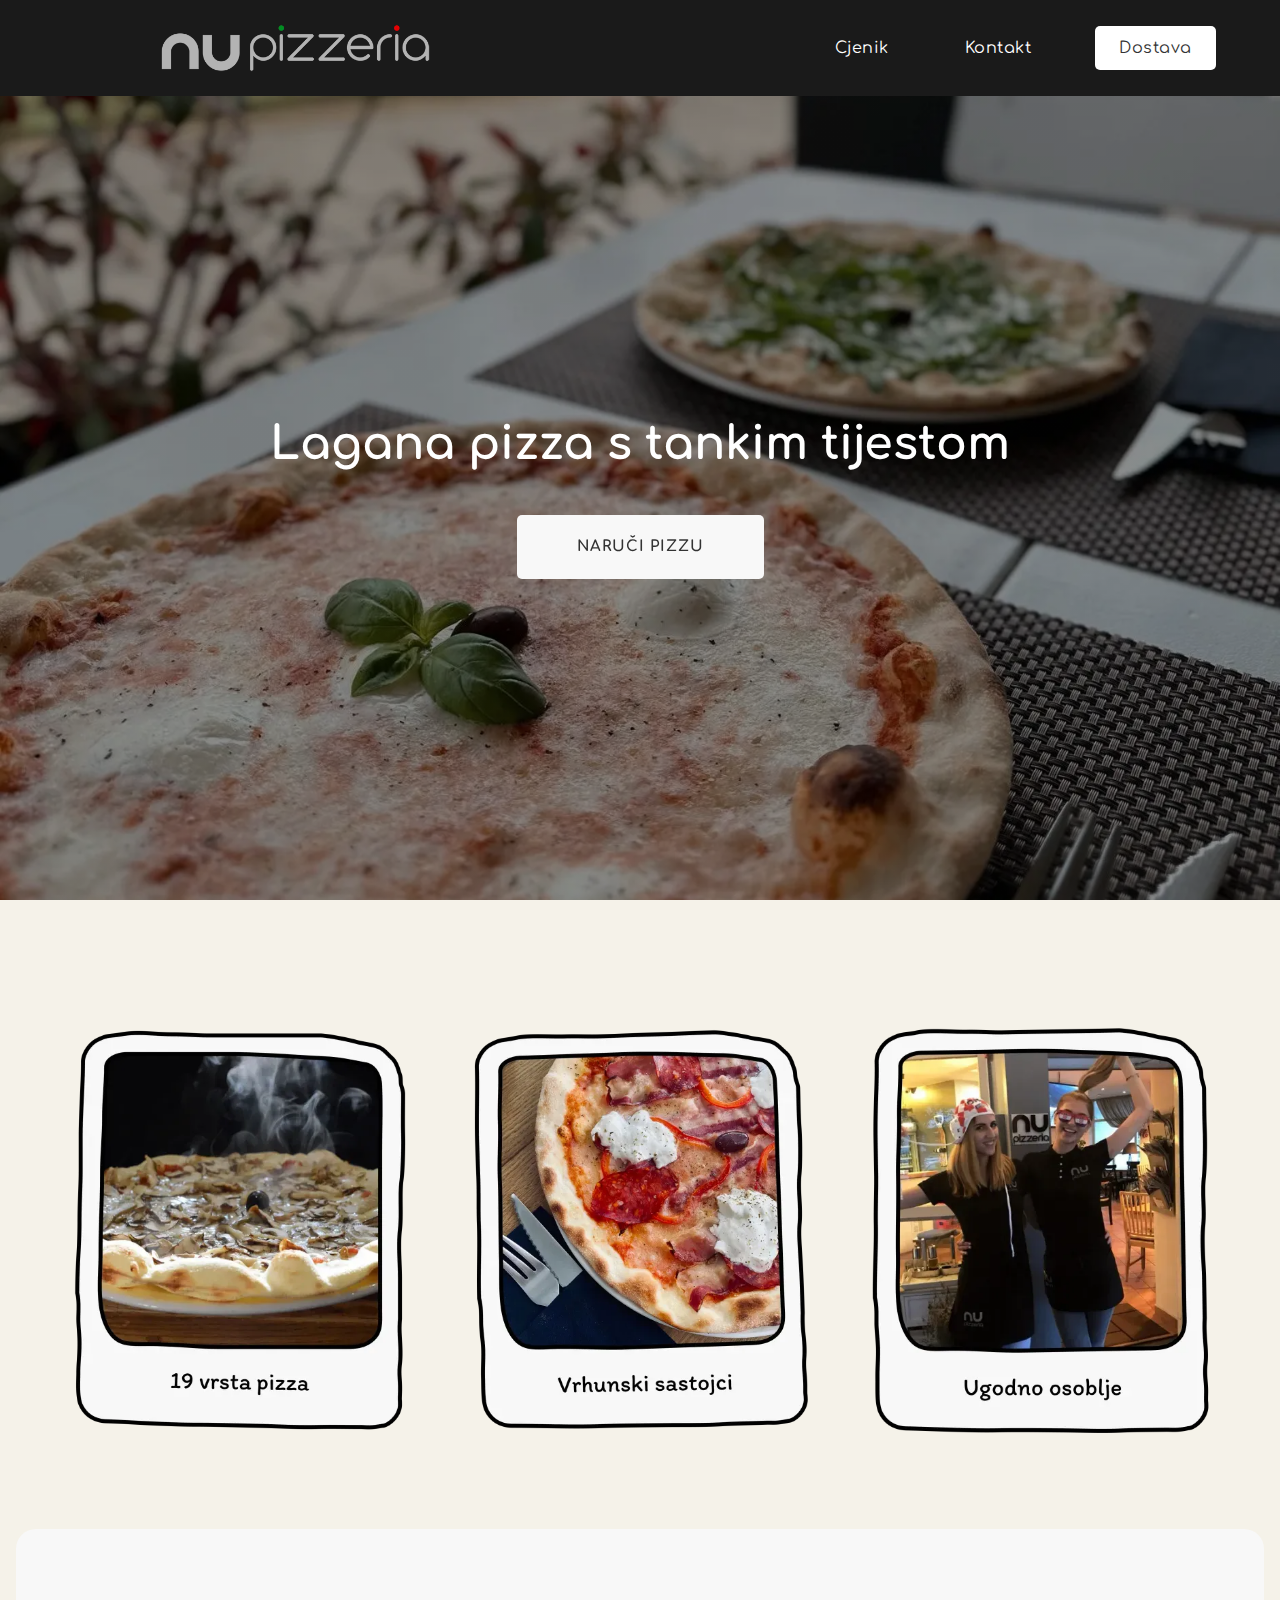
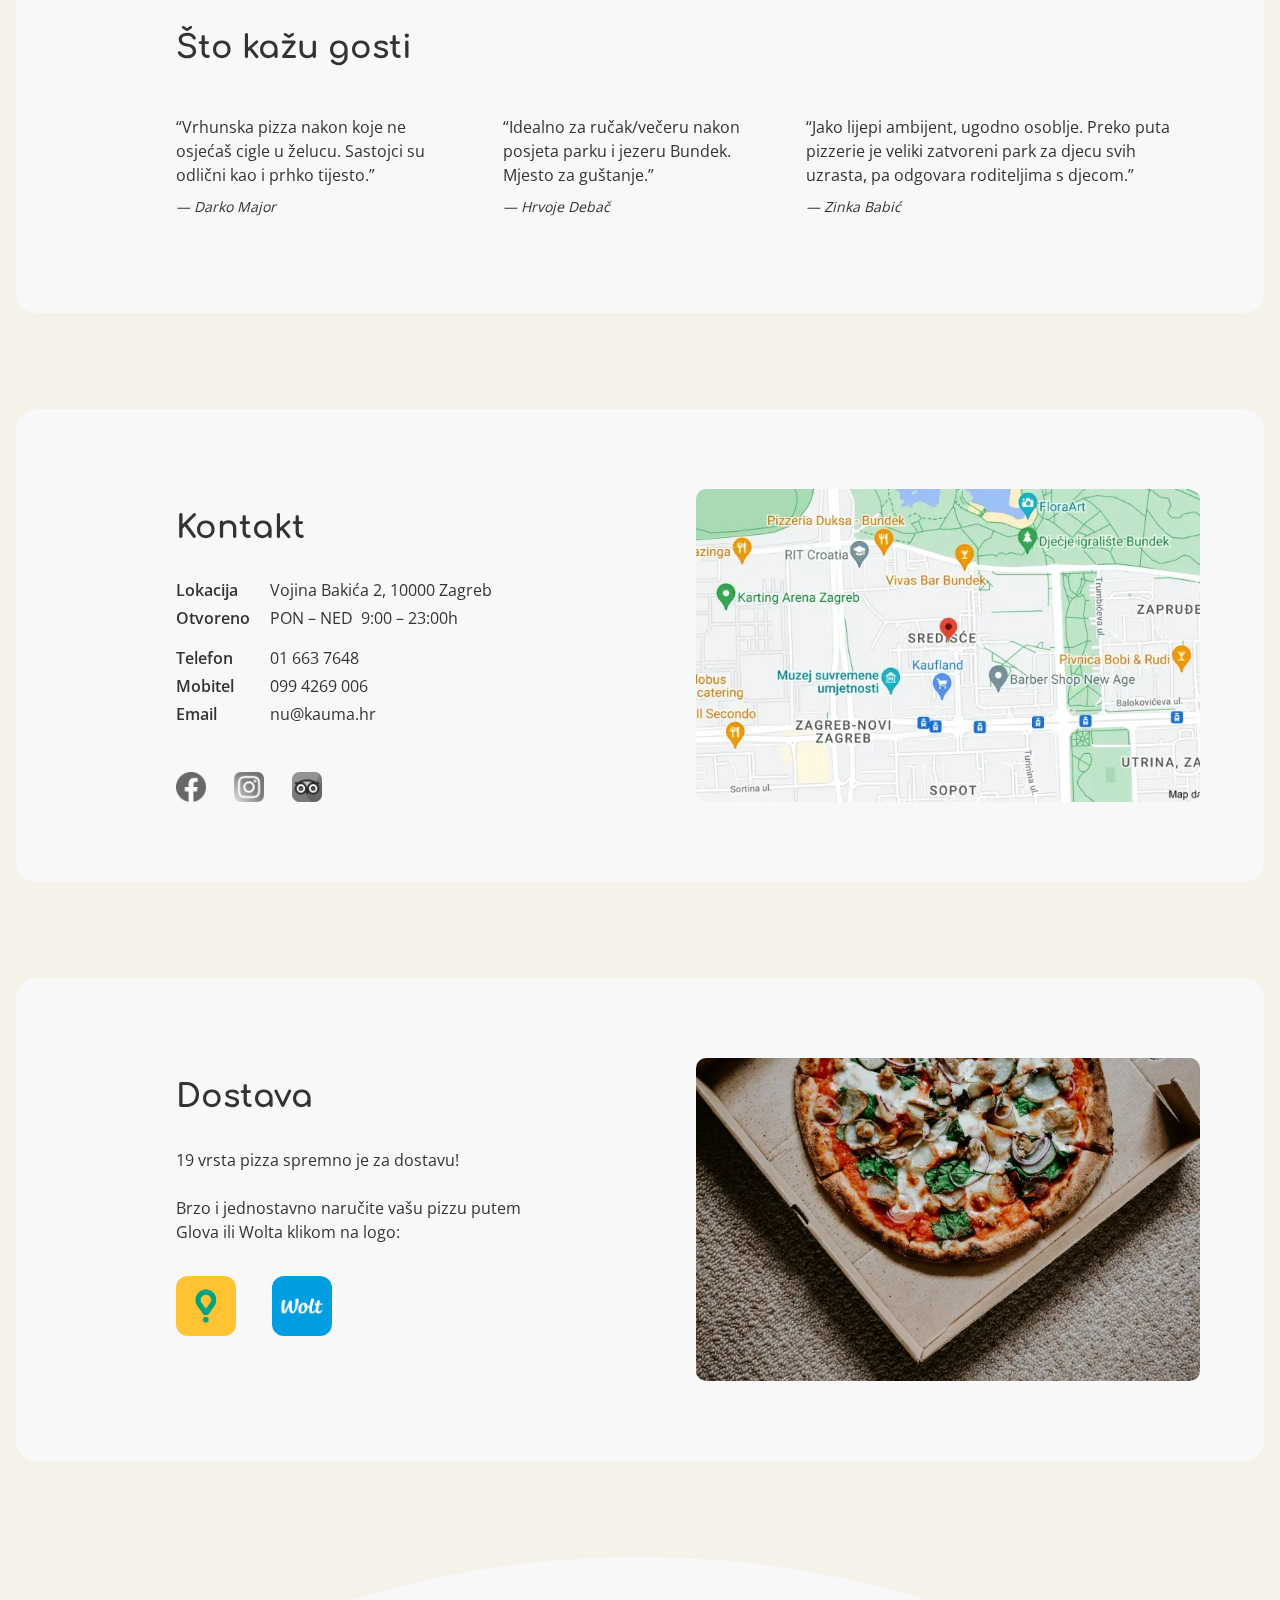
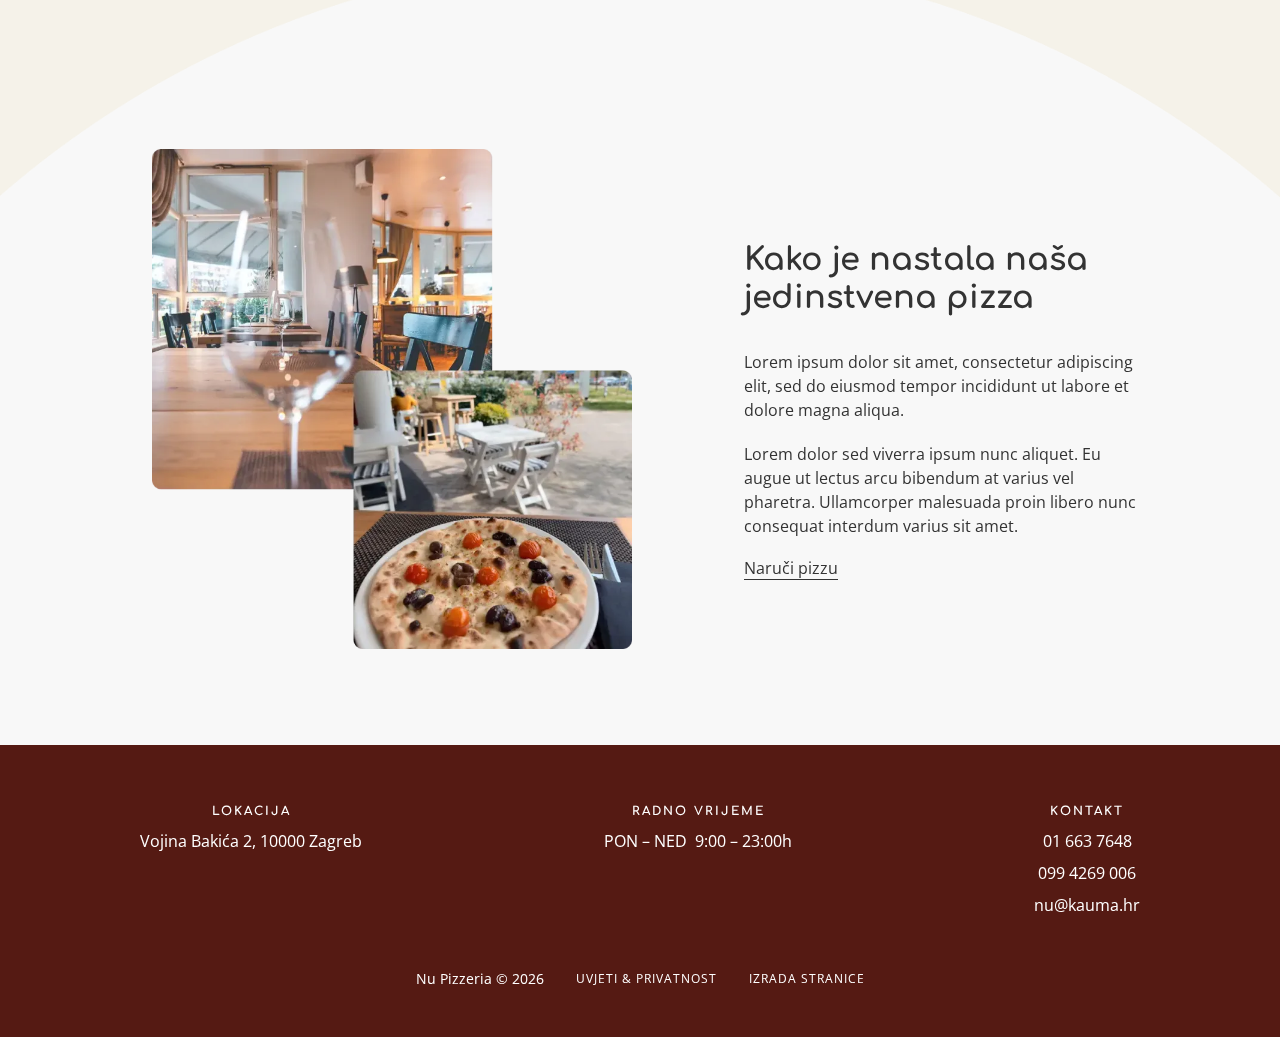
==== commit 8e3121d7: "update inline style" ====
--- a/index.html
+++ b/index.html
@@ -21,8 +21,8 @@
   <!-- <link rel="preload" href="fonts/Comfortaa-Regular.woff" as="font" type="font/woff" crossorigin="anonymous"> -->
   <!-- <link rel="preload" href="fonts/OpenSans-Regular.woff" as="font" type="font/woff" crossorigin="anonymous"> -->
 
-  <link rel="preload" href="fonts/Comfortaa-Regular.woff2" as="font" type="font/woff2" crossorigin>
-  <link rel="preload" href="fonts/OpenSans-Regular.woff2" as="font" type="font/woff2" crossorigin>
+  <!-- <link rel="preload" href="fonts/Comfortaa-Regular.woff2" as="font" type="font/woff2" crossorigin> -->
+  <!-- <link rel="preload" href="fonts/OpenSans-Regular.woff2" as="font" type="font/woff2" crossorigin> -->
 
 
   <!-- <link rel="preload" fetchpriority="high" as="image" href="images/nu-logo.webp" type="image/webp"> -->
@@ -41,12 +41,12 @@
   <!-- <link href="css/all.css" rel="stylesheet" type="text/css" disabled> -->
 
 
-  <link rel="stylesheet" href="css/normalize.css" media="print" onload="this.media='all'">
-  <noscript><link rel="stylesheet" href="css/normalize.css"></noscript>
-  <link rel="stylesheet" href="css/webflow.css" media="print" onload="this.media='all'">
-  <noscript><link rel="stylesheet" href="css/webflow.css"></noscript>
-  <link rel="stylesheet" href="css/nu-pizzeria.webflow.css" media="print" onload="this.media='all'">
-  <noscript><link rel="stylesheet" href="css/nu-pizzeria.webflow.css"></noscript>
+  <!-- <link rel="stylesheet" href="css/normalize.css" media="print" onload="this.media='all'"> -->
+  <!-- <noscript><link rel="stylesheet" href="css/normalize.css"></noscript> -->
+  <!-- <link rel="stylesheet" href="css/webflow.css" media="print" onload="this.media='all'"> -->
+  <!-- <noscript><link rel="stylesheet" href="css/webflow.css"></noscript> -->
+  <!-- <link rel="stylesheet" href="css/nu-pizzeria.webflow.css" media="print" onload="this.media='all'"> -->
+  <!-- <noscript><link rel="stylesheet" href="css/nu-pizzeria.webflow.css"></noscript> -->
   
 
   <!-- <link href="css/normalize.min.css" rel="stylesheet" type="text/css"> -->
@@ -72,8 +72,8 @@
     /*! normalize.css v3.0.3 | MIT License | github.com/necolas/normalize.css */img,legend{border:0}legend,td,th{padding:0}html{font-family:sans-serif;-ms-text-size-adjust:100%;-webkit-text-size-adjust:100%}body{margin:0}article,aside,details,figcaption,figure,footer,header,hgroup,main,menu,nav,section,summary{display:block}audio,canvas,progress,video{display:inline-block;vertical-align:baseline}audio:not([controls]){display:none;height:0}[hidden],template{display:none}a{background-color:transparent}a:active,a:hover{outline:0}abbr[title]{border-bottom:1px dotted}b,optgroup,strong{font-weight:700}dfn{font-style:italic}h1{font-size:2em;margin:.67em 0}mark{background:#ff0;color:#000}small{font-size:80%}sub,sup{font-size:75%;line-height:0;position:relative;vertical-align:baseline}sup{top:-.5em}sub{bottom:-.25em}svg:not(:root){overflow:hidden}figure{margin:1em 40px}hr{box-sizing:content-box;height:0}pre,textarea{overflow:auto}code,kbd,pre,samp{font-family:monospace,monospace;font-size:1em}button,input,optgroup,select,textarea{color:inherit;font:inherit;margin:0}button{overflow:visible}button,select{text-transform:none}button,html input[type=button],input[type=reset]{-webkit-appearance:button;cursor:pointer}button[disabled],html input[disabled]{cursor:default}button::-moz-focus-inner,input::-moz-focus-inner{border:0;padding:0}input{line-height:normal}input[type=checkbox],input[type=radio]{box-sizing:border-box;padding:0}input[type=number]::-webkit-inner-spin-button,input[type=number]::-webkit-outer-spin-button{height:auto}input[type=search]{-webkit-appearance:none}input[type=search]::-webkit-search-cancel-button,input[type=search]::-webkit-search-decoration{-webkit-appearance:none}fieldset{border:1px solid silver;margin:0 2px;padding:.35em .625em .75em}table{border-collapse:collapse;border-spacing:0}
    
     h1,h2,h3{margin-top:20px}body,h5{line-height:20px}h4,h5,h6{margin-top:10px}blockquote,figure{margin:0 0 10px}ol,p,ul{margin-top:0;margin-bottom:10px}h1,h2,h3,h4,h5,h6,ol,p,ul{margin-bottom:10px}.w-slider,.w-slider-nav{-webkit-tap-highlight-color:transparent}.w-lightbox-backdrop,.w-webflow-badge,.w-webflow-badge *{text-indent:0;text-shadow:none;word-break:normal;word-spacing:normal;word-wrap:normal}.w-inline-block,.w-richtext figure.w-richtext-align-center.w-richtext-figure-type-image>div,.w-richtext figure.w-richtext-align-center[data-rt-type=image]>div,img{max-width:100%}@font-face{font-family:webflow-icons;src:url("[data-uri]") format('truetype');font-weight:400;font-style:normal}[class*=" w-icon-"],[class^=w-icon-]{font-family:webflow-icons!important;speak:none;font-style:normal;font-weight:400;font-variant:normal;text-transform:none;line-height:1;-webkit-font-smoothing:antialiased;-moz-osx-font-smoothing:grayscale}.w-icon-slider-right:before{content:"\e600"}.w-icon-slider-left:before{content:"\e601"}.w-icon-nav-menu:before{content:"\e602"}.w-icon-arrow-down:before,.w-icon-dropdown-toggle:before{content:"\e603"}.w-icon-file-upload-remove:before{content:"\e900"}.w-icon-file-upload-icon:before{content:"\e903"}*{-webkit-box-sizing:border-box;-moz-box-sizing:border-box;box-sizing:border-box}html{height:100%}body{margin:0;min-height:100%;background-color:#fff;font-family:Arial,sans-serif;font-size:14px;color:#333}img{vertical-align:middle;display:inline-block}html.w-mod-touch *{background-attachment:scroll!important}.w-block,.w-dropdown-list.w--open,.w-richtext figure.w-richtext-align-fullwidth>figcaption{display:block}.w-inline-block{display:inline-block}.w-clearfix:after,.w-clearfix:before,.w-container:after,.w-container:before,.w-embed:after,.w-embed:before,.w-nav:after,.w-nav:before,.w-radio:after,.w-radio:before,.w-richtext:after,.w-richtext:before,.w-row:after,.w-row:before{content:" ";display:table;grid-column-start:1;grid-row-start:1;grid-column-end:2;grid-row-end:2}.w-clearfix:after,.w-container:after,.w-embed:after,.w-nav:after,.w-radio:after,.w-richtext figure.w-richtext-align-normal,.w-richtext:after,.w-row:after{clear:both}.w-file-upload-default.w-hidden,.w-file-upload-error.w-hidden,.w-file-upload-success.w-hidden,.w-file-upload-uploading.w-hidden,.w-hidden,.w-lightbox-hide{display:none}.w-button{display:inline-block;padding:9px 15px;background-color:#3898ec;color:#fff;border:0;line-height:inherit;text-decoration:none;cursor:pointer;border-radius:0}input.w-button{-webkit-appearance:button}html[data-w-dynpage] [data-w-cloak]{color:transparent!important}.w-webflow-badge,.w-webflow-badge *{position:static;left:auto;top:auto;right:auto;bottom:auto;z-index:auto;display:block;visibility:visible;overflow:visible;overflow-x:visible;overflow-y:visible;box-sizing:border-box;width:auto;height:auto;max-height:none;max-width:none;min-height:0;min-width:0;margin:0;padding:0;float:none;clear:none;border:0 transparent;border-radius:0;background:0 0;box-shadow:none;opacity:1;transform:none;transition:none;direction:ltr;font-family:inherit;font-weight:inherit;color:inherit;font-size:inherit;line-height:inherit;font-style:inherit;font-variant:inherit;text-align:inherit;letter-spacing:inherit;text-decoration:inherit;text-transform:inherit;list-style-type:disc;font-smoothing:auto;vertical-align:baseline;cursor:inherit;white-space:inherit}.w-webflow-badge,.w-webflow-badge>img{display:inline-block!important;visibility:visible!important;opacity:1!important}.w-form-done,.w-slider,.w-widget-map .gm-style-iw,.w-widget-twitter-count-shim,figcaption{text-align:center}.w-webflow-badge{position:fixed!important;z-index:2147483647!important;top:auto!important;right:12px!important;bottom:12px!important;left:auto!important;color:#aaadb0!important;background-color:#fff!important;border-radius:3px!important;padding:6px!important;font-size:12px!important;line-height:14px!important;text-decoration:none!important;transform:none!important;margin:0!important;width:auto!important;height:auto!important;overflow:visible!important;white-space:nowrap;box-shadow:0 0 0 1px rgba(0,0,0,.1),0 1px 3px rgba(0,0,0,.1);cursor:pointer}.w-webflow-badge>img{vertical-align:middle!important}h1,h2,h3,h4,h5,h6{font-weight:700}h1{font-size:38px;line-height:44px}h2{font-size:32px;line-height:36px}h3{font-size:24px;line-height:30px}h4{font-size:18px;line-height:24px}h5{font-size:14px}h6{font-size:12px;line-height:18px}blockquote{padding:10px 20px;border-left:5px solid #e2e2e2;font-size:18px;line-height:22px}figcaption{margin-top:5px}ol,ul{padding-left:40px}.w-list-unstyled{padding-left:0;list-style:none}.w-video{width:100%;position:relative;padding:0}.w-video embed,.w-video iframe,.w-video object{position:absolute;top:0;left:0;width:100%;height:100%;border:none}fieldset{padding:0;margin:0;border:0}[type=button],[type=reset],button{border:0;cursor:pointer;-webkit-appearance:button}.w-form{margin:0 0 15px}.w-form-done{display:none;padding:20px;background-color:#ddd}.w-form-fail{display:none;margin-top:10px;padding:10px;background-color:#ffdede}label{display:block;margin-bottom:5px;font-weight:700}.w-input,.w-select{display:block;width:100%;height:38px;padding:8px 12px;margin-bottom:10px;font-size:14px;line-height:1.42857143;color:#333;vertical-align:middle;background-color:#fff;border:1px solid #ccc}.w-input:-moz-placeholder,.w-select:-moz-placeholder{color:#999}.w-input::-moz-placeholder,.w-select::-moz-placeholder{color:#999;opacity:1}.w-input::-webkit-input-placeholder,.w-select::-webkit-input-placeholder{color:#999}.w-input:focus,.w-select:focus{border-color:#3898ec;outline:0}.w-input[disabled],.w-input[readonly],.w-select[disabled],.w-select[readonly],fieldset[disabled] .w-input,fieldset[disabled] .w-select{cursor:not-allowed}.w-input[disabled]:not(.w-input-disabled),.w-input[readonly],.w-select[disabled]:not(.w-input-disabled),.w-select[readonly],fieldset[disabled]:not(.w-input-disabled) .w-input,fieldset[disabled]:not(.w-input-disabled) .w-select{background-color:#eee}.w-select[multiple],textarea.w-input,textarea.w-select{height:auto}.w-select{background-color:#f3f3f3}.w-form-label{display:inline-block;cursor:pointer;font-weight:400;margin-bottom:0}.w-radio{display:block;margin-bottom:5px;padding-left:20px}.w-radio-input{margin:3px 0 0 -20px;line-height:normal;float:left}.w-file-upload{display:block;margin-bottom:10px}.w-file-upload-input{width:.1px;height:.1px;opacity:0;overflow:hidden;position:absolute;z-index:-100}.w-file-upload-default,.w-file-upload-success,.w-file-upload-uploading{display:inline-block;color:#333}.w-file-upload-error{display:block;margin-top:10px}.w-file-upload-file,.w-file-upload-uploading-btn{display:flex;margin:0;border:1px solid #ccc;background-color:#fafafa}.w-file-upload-uploading-btn{font-size:14px;font-weight:400;cursor:pointer;padding:8px 12px}.w-file-upload-file{flex-grow:1;justify-content:space-between;padding:8px 9px 8px 11px}.w-file-upload-file-name{font-size:14px;font-weight:400;display:block}.w-file-remove-link{margin-top:3px;margin-left:10px;width:auto;height:auto;padding:3px;display:block;cursor:pointer}.w-icon-file-upload-remove{margin:auto;font-size:10px}.w-file-upload-error-msg{display:inline-block;color:#ea384c;padding:2px 0}.w-file-upload-info{display:inline-block;line-height:38px;padding:0 12px}.w-file-upload-label{display:inline-block;font-size:14px;font-weight:400;cursor:pointer;margin:0;padding:8px 12px;border:1px solid #ccc;background-color:#fafafa}.w-icon-file-upload-icon,.w-icon-file-upload-uploading{display:inline-block;margin-right:8px;width:20px}.w-icon-file-upload-uploading{height:20px}.w-container{margin-left:auto;margin-right:auto;max-width:940px}.w-container .w-row{margin-left:-10px;margin-right:-10px}.w-row .w-row{margin-left:0;margin-right:0}.w-col{position:relative;float:left;width:100%;min-height:1px;padding-left:10px;padding-right:10px}.w-col .w-col{padding-left:0;padding-right:0}.w-col-1{width:8.33333333%}.w-col-2{width:16.66666667%}.w-col-3{width:25%}.w-col-4{width:33.33333333%}.w-col-5{width:41.66666667%}.w-col-6{width:50%}.w-col-7{width:58.33333333%}.w-col-8{width:66.66666667%}.w-col-9{width:75%}.w-col-10{width:83.33333333%}.w-col-11{width:91.66666667%}.w-col-12,.w-richtext figure img,.w-richtext figure.w-richtext-figure-type-video>div,.w-richtext figure[data-rt-type=video]>div{width:100%}.w-hidden-main,.w-widget-map .gm-style-iw>button{display:none!important}.w-widget{position:relative}.w-widget-map{width:100%;height:400px}.w-widget-map label{width:auto;display:inline}.w-widget-map img{max-width:inherit}.w-lightbox-noscroll,.w-richtext ol,.w-richtext ul,.w-widget-twitter{overflow:hidden}.w-widget-twitter-count-shim{display:inline-block;vertical-align:top;position:relative;width:28px;height:20px;background:#fff;border:1px solid #758696;border-radius:3px}.w-widget-twitter-count-shim *{pointer-events:none;-webkit-user-select:none;-moz-user-select:none;-ms-user-select:none;user-select:none}.w-dropdown-toggle,.w-slider-arrow-left,.w-slider-arrow-right{-webkit-user-select:none;-moz-user-select:none;-ms-user-select:none;cursor:pointer}.w-widget-twitter-count-shim .w-widget-twitter-count-inner{position:relative;font-size:15px;line-height:12px;text-align:center;color:#999;font-family:serif}.w-widget-twitter-count-shim .w-widget-twitter-count-clear{position:relative;display:block}.w-widget-twitter-count-shim.w--large{width:36px;height:28px}.w-widget-twitter-count-shim.w--large .w-widget-twitter-count-inner{font-size:18px;line-height:18px}.w-widget-twitter-count-shim:not(.w--vertical){margin-left:5px;margin-right:8px}.w-widget-twitter-count-shim:not(.w--vertical).w--large{margin-left:6px}.w-widget-twitter-count-shim:not(.w--vertical):after,.w-widget-twitter-count-shim:not(.w--vertical):before{top:50%;left:0;border:solid transparent;content:' ';height:0;width:0;position:absolute;pointer-events:none}.w-widget-twitter-count-shim:not(.w--vertical):before{border-color:rgba(117,134,150,0);border-right-color:#5d6c7b;border-width:4px;margin-left:-9px;margin-top:-4px}.w-widget-twitter-count-shim:not(.w--vertical).w--large:before{border-width:5px;margin-left:-10px;margin-top:-5px}.w-widget-twitter-count-shim:not(.w--vertical):after{border-color:rgba(255,255,255,0);border-right-color:#fff;border-width:4px;margin-left:-8px;margin-top:-4px}.w-widget-twitter-count-shim:not(.w--vertical).w--large:after{border-width:5px;margin-left:-9px;margin-top:-5px}.w-widget-twitter-count-shim.w--vertical{width:61px;height:33px;margin-bottom:8px}.w-widget-twitter-count-shim.w--vertical:after,.w-widget-twitter-count-shim.w--vertical:before{top:100%;left:50%;border:solid transparent;content:' ';height:0;width:0;position:absolute;pointer-events:none}.w-widget-twitter-count-shim.w--vertical:before{border-color:rgba(117,134,150,0);border-top-color:#5d6c7b;border-width:5px;margin-left:-5px}.w-widget-twitter-count-shim.w--vertical:after{border-color:rgba(255,255,255,0);border-top-color:#fff;border-width:4px;margin-left:-4px}.w-widget-twitter-count-shim.w--vertical .w-widget-twitter-count-inner{font-size:18px;line-height:22px}.w-widget-twitter-count-shim.w--vertical.w--large{width:76px}.w-background-video{position:relative;overflow:hidden;height:500px;color:#fff}.w-background-video>video{background-size:cover;background-position:50% 50%;position:absolute;margin:auto;width:100%;height:100%;right:-100%;bottom:-100%;top:-100%;left:-100%;object-fit:cover;z-index:-100}.w-background-video>video::-webkit-media-controls-start-playback-button{display:none!important;-webkit-appearance:none}.w-background-video--control{position:absolute;bottom:1em;right:1em;background-color:transparent;padding:0}.w-background-video--control>[hidden]{display:none!important}.w-slider{position:relative;height:300px;background:#ddd;clear:both;tap-highlight-color:rgba(0,0,0,0)}.w-slide,.w-slider-mask{position:relative;height:100%}.w-slider-mask{display:block;overflow:hidden;z-index:1;left:0;right:0;white-space:nowrap}.w-slide{display:inline-block;vertical-align:top;width:100%;white-space:normal;text-align:left}.w-slider-nav{position:absolute;z-index:2;top:auto;right:0;bottom:0;left:0;margin:auto;padding-top:10px;height:40px;text-align:center;tap-highlight-color:rgba(0,0,0,0)}.w-slider-nav.w-round>div{border-radius:100%}.w-slider-nav.w-num>div{width:auto;height:auto;padding:.2em .5em;font-size:inherit;line-height:inherit}.w-slider-nav.w-shadow>div{box-shadow:0 0 3px rgba(51,51,51,.4)}.w-slider-nav-invert{color:#fff}.w-slider-nav-invert>div{background-color:rgba(34,34,34,.4)}.w-slider-nav-invert>div.w-active{background-color:#222}.w-slider-dot{position:relative;display:inline-block;width:1em;height:1em;background-color:rgba(255,255,255,.4);cursor:pointer;margin:0 3px .5em;transition:background-color .1s,color .1s}.w-slider-dot.w-active{background-color:#fff}.w-nav-button.w--open,.w-tab-link.w--current{background-color:#c8c8c8}.w-slider-dot:focus{outline:0;box-shadow:0 0 0 2px #fff}.w-slider-dot:focus.w-active{box-shadow:none}.w-slider-arrow-left,.w-slider-arrow-right{position:absolute;width:80px;top:0;right:0;bottom:0;left:0;margin:auto;overflow:hidden;color:#fff;font-size:40px;-webkit-tap-highlight-color:transparent;tap-highlight-color:rgba(0,0,0,0);user-select:none}.w-slider-arrow-left [class*=' w-icon-'],.w-slider-arrow-left [class^=w-icon-],.w-slider-arrow-right [class*=' w-icon-'],.w-slider-arrow-right [class^=w-icon-]{position:absolute}.w-dropdown-link:focus,.w-dropdown-toggle:focus,.w-slider-arrow-left:focus,.w-slider-arrow-right:focus{outline:0}.w-slider-arrow-left{z-index:3;right:auto}.w-slider-arrow-right{z-index:4;left:auto}.w-icon-slider-left,.w-icon-slider-right{top:0;right:0;bottom:0;left:0;margin:auto;width:1em;height:1em}.w-slider-aria-label{border:0;clip:rect(0 0 0 0);height:1px;margin:-1px;overflow:hidden;padding:0;position:absolute;width:1px}.w-dropdown,.w-dropdown-btn,.w-dropdown-link,.w-dropdown-toggle{position:relative;text-align:left;margin-left:auto;margin-right:auto}.w-slider-force-show{display:block!important}.w-dropdown{display:inline-block;z-index:900}.w-dropdown-btn,.w-dropdown-link,.w-dropdown-toggle{vertical-align:top;text-decoration:none;color:#222;padding:20px;white-space:nowrap}.w-dropdown-toggle{user-select:none;display:inline-block;padding-right:40px}.w-lightbox-backdrop,.w-nav-button{-webkit-tap-highlight-color:transparent;-webkit-user-select:none;-moz-user-select:none}.w-icon-dropdown-toggle{position:absolute;top:0;right:0;bottom:0;margin:auto 20px auto auto;width:1em;height:1em}.w-dropdown-list{position:absolute;background:#ddd;display:none;min-width:100%}.w-dropdown-link{padding:10px 20px;display:block;color:#222}.w-dropdown-link.w--current,.w-nav-link.w--current{color:#0082f3}.w-lightbox-backdrop{cursor:auto;font-style:normal;letter-spacing:normal;list-style:disc;text-transform:none;visibility:visible;white-space:normal;position:fixed;top:0;right:0;bottom:0;left:0;color:#fff;font-family:"Helvetica Neue",Helvetica,Ubuntu,"Segoe UI",Verdana,sans-serif;font-size:17px;line-height:1.2;font-weight:300;text-align:center;background:rgba(0,0,0,.9);z-index:2000;outline:0;opacity:0;-webkit-transform:translate(0,0)}.w-lightbox-group .w-lightbox-figure,.w-lightbox-item,.w-nav-button,.w-tab-link{cursor:pointer}.w-lightbox-caption,.w-lightbox-strip{white-space:nowrap;left:0;bottom:0;right:0}.w-lightbox-backdrop,.w-lightbox-container{height:100%;overflow:auto;-webkit-overflow-scrolling:touch}.w-lightbox-content{position:relative;height:100vh;overflow:hidden}.w-lightbox-view{position:absolute;width:100vw;height:100vh;opacity:0}.w-lightbox-view:before{content:"";height:100vh}.w-lightbox-group,.w-lightbox-group .w-lightbox-view,.w-lightbox-group .w-lightbox-view:before{height:86vh}.w-lightbox-frame,.w-lightbox-view:before{display:inline-block;vertical-align:middle}.w-lightbox-figure{position:relative;margin:0}.w-lightbox-img{width:auto;height:auto;max-width:none}.w-lightbox-image{display:block;float:none;max-width:100vw;max-height:100vh}.w-lightbox-group .w-lightbox-image{max-height:86vh}.w-lightbox-caption{position:absolute;padding:.5em 1em;background:rgba(0,0,0,.4);text-align:left;text-overflow:ellipsis;overflow:hidden}.w-lightbox-embed{position:absolute;top:0;right:0;bottom:0;left:0;width:100%;height:100%}.w-lightbox-control{position:absolute;top:0;width:4em;background-size:24px;background-repeat:no-repeat;background-position:center;cursor:pointer;-webkit-transition:.3s;transition:.3s}.w-lightbox-left{display:none;bottom:0;left:0;background-image:url("[data-uri]")}.w-lightbox-right{display:none;right:0;bottom:0;background-image:url("[data-uri]")}.w-lightbox-item,.w-richtext figure.w-richtext-figure-type-image>div,.w-richtext figure[data-rt-type=image]>div{display:inline-block}.w-lightbox-close{right:0;height:2.6em;background-image:url("[data-uri]");background-size:18px}.w-lightbox-strip{position:absolute;padding:0 1vh;line-height:0;overflow-x:auto;overflow-y:hidden}.w-lightbox-item{width:10vh;padding:2vh 1vh;box-sizing:content-box;-webkit-transform:translate3d(0,0,0)}.w-lightbox-active{opacity:.3}.w-lightbox-thumbnail{position:relative;height:10vh;background:#222;overflow:hidden}.w-lightbox-thumbnail-image{position:absolute;top:0;left:0}.w-lightbox-thumbnail .w-lightbox-tall{top:50%;width:100%;-webkit-transform:translate(0,-50%);transform:translate(0,-50%)}.w-lightbox-thumbnail .w-lightbox-wide{left:50%;height:100%;-webkit-transform:translate(-50%,0);transform:translate(-50%,0)}.w-lightbox-spinner{position:absolute;top:50%;left:50%;box-sizing:border-box;width:40px;height:40px;margin-top:-20px;margin-left:-20px;border:5px solid rgba(0,0,0,.4);border-radius:50%;-webkit-animation:.8s linear infinite spin;animation:.8s linear infinite spin}.w-nav,.w-nav-brand,.w-nav-link,.w-nav-menu{position:relative}.w-lightbox-spinner:after{content:"";position:absolute;top:-4px;right:-4px;bottom:-4px;left:-4px;border:3px solid transparent;border-bottom-color:#fff;border-radius:50%}@media (min-width:768px){.w-lightbox-content{height:96vh;margin-top:2vh}.w-lightbox-view,.w-lightbox-view:before{height:96vh}.w-lightbox-group,.w-lightbox-group .w-lightbox-view,.w-lightbox-group .w-lightbox-view:before{height:84vh}.w-lightbox-image{max-width:96vw;max-height:96vh}.w-lightbox-group .w-lightbox-image{max-width:82.3vw;max-height:84vh}.w-lightbox-left,.w-lightbox-right{display:block;opacity:.5}.w-lightbox-close{opacity:.8}.w-lightbox-control:hover{opacity:1}}.w-lightbox-inactive,.w-lightbox-inactive:hover{opacity:0}.w-richtext[contenteditable=true]:after,.w-richtext[contenteditable=true]:before{white-space:initial}.w-richtext .w-richtext-figure-selected.w-richtext-figure-type-image div,.w-richtext .w-richtext-figure-selected.w-richtext-figure-type-video div:after,.w-richtext .w-richtext-figure-selected[data-rt-type=image] div,.w-richtext .w-richtext-figure-selected[data-rt-type=video] div:after{outline:#2895f7 solid 2px}.w-richtext figure.w-richtext-figure-type-video>div:after,.w-richtext figure[data-rt-type=video]>div:after{content:'';position:absolute;display:none;left:0;top:0;right:0;bottom:0}.w-richtext figure{position:relative;max-width:60%}.w-richtext figure>div:before{cursor:default!important}.w-richtext figure figcaption.w-richtext-figcaption-placeholder{opacity:.6}.w-richtext figure div{font-size:0px;color:transparent}.w-richtext figure.w-richtext-figure-type-image,.w-richtext figure[data-rt-type=image]{display:table}.w-richtext figure.w-richtext-figure-type-image>figcaption,.w-richtext figure[data-rt-type=image]>figcaption{display:table-caption;caption-side:bottom}.w-richtext figure.w-richtext-figure-type-video,.w-richtext figure[data-rt-type=video]{width:60%;height:0}.w-richtext figure.w-richtext-figure-type-video iframe,.w-richtext figure[data-rt-type=video] iframe{position:absolute;top:0;left:0;width:100%;height:100%}.w-richtext figure.w-richtext-align-center{margin-right:auto;margin-left:auto;clear:both}.w-richtext figure.w-richtext-align-fullwidth{width:100%;max-width:100%;text-align:center;clear:both;display:block;margin-right:auto;margin-left:auto}.w-richtext figure.w-richtext-align-fullwidth>div{display:inline-block;padding-bottom:inherit}.w-richtext figure.w-richtext-align-floatleft{float:left;margin-right:15px;clear:none}.w-richtext figure.w-richtext-align-floatright{float:right;margin-left:15px;clear:none}.w-nav{background:#ddd;z-index:1000}.w-nav-brand{float:left;text-decoration:none;color:#333}.w-nav-link,.w-tab-link{vertical-align:top;text-decoration:none;color:#222}.w-nav-link{display:inline-block;padding:20px;text-align:left;margin-left:auto;margin-right:auto}.w-nav-menu{float:right}[data-nav-menu-open]{display:block!important;position:absolute;top:100%;left:0;right:0;background:#c8c8c8;text-align:center;overflow:visible;min-width:200px}.w--nav-link-open{display:block;position:relative}.w-nav-overlay{position:absolute;overflow:hidden;display:none;top:100%;left:0;right:0;width:100%}.w-nav-overlay [data-nav-menu-open]{top:0}.w-nav[data-animation=over-left] .w-nav-overlay,.w-nav[data-animation=over-right] .w-nav-overlay{width:auto}.w-nav[data-animation=over-left] .w-nav-overlay,.w-nav[data-animation=over-left] [data-nav-menu-open]{right:auto;z-index:1;top:0}.w-nav[data-animation=over-right] .w-nav-overlay,.w-nav[data-animation=over-right] [data-nav-menu-open]{left:auto;z-index:1;top:0}.w-nav-button{position:relative;float:right;padding:18px;font-size:24px;display:none;tap-highlight-color:rgba(0,0,0,0);-ms-user-select:none;user-select:none}.w-nav-button:focus{outline:0}.w-nav-button.w--open{color:#fff}.w-nav[data-collapse=all] .w-nav-menu{display:none}.w--nav-dropdown-open,.w--nav-dropdown-toggle-open,.w-nav[data-collapse=all] .w-nav-button{display:block}.w--nav-dropdown-list-open{position:static}.w-tab-content,.w-tab-link,.w-tab-menu,.w-tab-pane,.w-tabs{position:relative}@media screen and (max-width:991px){.w-container{max-width:728px}.w-hidden-main{display:inherit!important}.w-hidden-medium{display:none!important}.w-col-medium-1{width:8.33333333%}.w-col-medium-2{width:16.66666667%}.w-col-medium-3{width:25%}.w-col-medium-4{width:33.33333333%}.w-col-medium-5{width:41.66666667%}.w-col-medium-6{width:50%}.w-col-medium-7{width:58.33333333%}.w-col-medium-8{width:66.66666667%}.w-col-medium-9{width:75%}.w-col-medium-10{width:83.33333333%}.w-col-medium-11{width:91.66666667%}.w-col-medium-12{width:100%}.w-col-stack{width:100%;left:auto;right:auto}.w-nav[data-collapse=medium] .w-nav-menu{display:none}.w-nav[data-collapse=medium] .w-nav-button{display:block}}@media screen and (max-width:767px){.w-hidden-main,.w-hidden-medium{display:inherit!important}.w-hidden-small{display:none!important}.w-container .w-row,.w-row{margin-left:0;margin-right:0}.w-col{width:100%;left:auto;right:auto}.w-col-small-1{width:8.33333333%}.w-col-small-2{width:16.66666667%}.w-col-small-3{width:25%}.w-col-small-4{width:33.33333333%}.w-col-small-5{width:41.66666667%}.w-col-small-6{width:50%}.w-col-small-7{width:58.33333333%}.w-col-small-8{width:66.66666667%}.w-col-small-9{width:75%}.w-col-small-10{width:83.33333333%}.w-col-small-11{width:91.66666667%}.w-col-small-12{width:100%}.w-nav[data-collapse=small] .w-nav-menu{display:none}.w-nav[data-collapse=small] .w-nav-button{display:block}.w-nav-brand{padding-left:10px}}.w-tabs:after,.w-tabs:before{content:" ";display:table;grid-column-start:1;grid-row-start:1;grid-column-end:2;grid-row-end:2}.w-tabs:after{clear:both}.w-tab-link{display:inline-block;padding:9px 30px;text-align:left;background-color:#ddd}.w-tab-link:focus{outline:0}.w-tab-content{display:block;overflow:hidden}.w-tab-pane{display:none}.w--tab-active{display:block}@media screen and (max-width:479px){.w-container{max-width:none}.w-hidden-main,.w-hidden-medium,.w-hidden-small{display:inherit!important}.w-hidden-tiny{display:none!important}.w-col,.w-col-tiny-12{width:100%}.w-col-tiny-1{width:8.33333333%}.w-col-tiny-2{width:16.66666667%}.w-col-tiny-3{width:25%}.w-col-tiny-4{width:33.33333333%}.w-col-tiny-5{width:41.66666667%}.w-col-tiny-6{width:50%}.w-col-tiny-7{width:58.33333333%}.w-col-tiny-8{width:66.66666667%}.w-col-tiny-9{width:75%}.w-col-tiny-10{width:83.33333333%}.w-col-tiny-11{width:91.66666667%}.w-nav[data-collapse=tiny] .w-nav-menu{display:none}.w-nav[data-collapse=tiny] .w-nav-button,.w-tab-link{display:block}}.w-ix-emptyfix:after{content:""}@keyframes spin{0%{transform:rotate(0)}100%{transform:rotate(360deg)}}.w-dyn-empty{padding:10px;background-color:#ddd}.w-condition-invisible,.w-dyn-bind-empty,.w-dyn-hide{display:none!important}.wf-layout-layout{display:grid}
- 
-    h1,p{margin-bottom:10px}.body,body{font-size:16px}.nav-link,.nav-link.w--current{color:#fff}.button,.nav-link.cta{border-radius:5px;color:#333}.testimonial-container,.w-layout-grid{grid-column-gap:16px;grid-row-gap:16px;grid-template-rows:auto auto;grid-template-columns:1fr 1fr;grid-auto-columns:1fr}.footer-legal,.footer-link,.info-link,.nav-link,.text-cta{text-decoration:none}.button,.footer-heading,.main-heading,.nav-link,.secondary-heading{font-family:Comfortaa Variablefont Wght,sans-serif}:root{--cream:#f5f2e9;--brand-black:#1a1a1a;--brand-white:#f8f8f8;--auburn:#551a13;--text-black:#333}.w-layout-blockcontainer{max-width:940px;margin-left:auto;margin-right:auto;display:block}.w-layout-grid{display:grid}body{background-color:var(--cream);color:#333;font-family:Opensans Variablefont Wdth Wght,sans-serif;font-weight:400}.button,h1{font-weight:700}h1{margin-top:20px;font-size:46px;line-height:44px}p{line-height:1.5}.logo{width:auto;height:auto;max-height:50px}.navbar{z-index:10;width:100%;background-color:var(--brand-black);position:fixed;top:0;bottom:auto;left:0;right:0}.button,.testimonial-container{background-color:var(--brand-white)}.container{height:6rem;max-width:1440px;justify-content:space-between;align-items:center;padding-left:10rem;padding-right:4rem;display:flex}.container-2,.hero-section{flex-direction:column;display:flex}.brand{order:-1}.map,.nav-menu{order:1}.nav-link{letter-spacing:.5px;margin-left:12px;margin-right:12px;padding:12px 24px}.button,.footer-legal{letter-spacing:1px;text-transform:uppercase}.nav-link:hover{opacity:.7}.nav-link.cta{background-color:#fff;margin-left:24px;margin-right:0}.button.dark:hover,.nav-link.cta:hover{opacity:.9}.hero-section{height:100svh;text-align:center;background-image:linear-gradient(rgba(0,0,0,.45),rgba(0,0,0,.45)),url('images/pizza.webp');background-position:0 0,50%;background-size:auto,cover;justify-content:center;align-items:center;padding-top:6rem}.image{width:100%;height:100%;object-fit:cover}.button{margin-top:2rem;padding:22px 60px;font-size:15px}.button:hover{background-color:#e6e6e6}.button.dark{background-color:var(--brand-black);color:var(--brand-white)}.benefit-image{width:30%;max-width:340px;aspect-ratio:84/100;object-fit:cover;margin-left:30px;margin-right:30px}.space{height:50vh}.benefits-section{justify-content:center;padding:8rem 1rem 6rem;display:flex}.container-2{justify-content:center}.testimonial{max-width:400px;margin-right:4rem}.testimonial-section{flex-direction:column;align-items:center;display:flex}.testimonial-holder{justify-content:center;display:flex}.secondary-heading{margin-bottom:2rem;line-height:1.2}.secondary-heading.left{margin-left:10rem}.testimonial-container{max-width:1440px;border-radius:20px;flex-direction:column;align-items:flex-start;padding-top:4rem;padding-bottom:5rem;padding-left:10rem;display:flex}.container-5,.section-container{background-color:var(--brand-white);padding:5rem 4rem 5rem 10rem}.section{margin-bottom:6rem;margin-left:1rem;margin-right:1rem}.info-block{grid-column-gap:20px;grid-row-gap:8px;grid-template-rows:auto auto auto auto auto;grid-template-columns:min-content max-content;grid-auto-columns:1fr;grid-auto-flow:row;margin-bottom:3rem;display:grid}.about-container,.container-6,.section-container{grid-column-gap:16px;grid-row-gap:16px;grid-template-columns:1fr 1fr;grid-auto-columns:1fr}.info-name{font-weight:600}.section-container{max-width:1440px;border-radius:20px;grid-template-rows:auto;justify-content:space-between;margin-left:auto;margin-right:auto;display:grid}.margin{margin-top:12px}.info-link{color:#333}.footer-legal:hover,.footer-link:hover,.info-link:hover{text-decoration:underline}.info-container{flex-direction:column;justify-content:flex-start;align-items:flex-start}.map{border-radius:10px}.social-icon{height:auto;max-width:30px;mix-blend-mode:luminosity}.social-icon:hover{mix-blend-mode:normal}.social-link{margin-right:1.5rem}.container-5{max-width:1440px;border-radius:20px;justify-content:space-between;display:flex}.delivery-icon{height:auto;max-width:60px;border-radius:20%}.map-image,.section-image{border-radius:10px}.delivery-link{margin-right:2rem}.text-block{max-width:350px;margin-bottom:2rem;line-height:150%}.about-container{background-image:url('images/Ellipse-1.png');background-position:50% 0;background-size:cover;grid-template-rows:auto;justify-content:center;align-items:center;padding:12rem 2rem 6rem;display:grid}.footer{background-color:var(--auburn);color:#fff;flex-direction:column;justify-content:center;align-items:center;padding:3rem 2rem}.copyright{font-size:14px}.footer-info{width:100%;justify-content:space-between;display:flex}.footer-container{max-width:1000px;flex-direction:column;align-items:center;display:flex}.div-block,.utility-page-content{text-align:center;flex-direction:column}.footer-info-item{text-align:center;line-height:2}.div-block{line-height:2;display:flex}.footer-link{color:#fff}.section-image{width:100%;height:100%;object-fit:cover;object-position:50% 50%}.legal-container{margin-top:3rem;display:flex}.footer-legal{color:#fff;margin-left:2rem;font-size:12px}.text-cta{color:#333;border-bottom:1px solid #333}.text-cta:hover{border-bottom-color:transparent}.about-image{width:auto;height:auto;max-height:500px}.about-text{max-width:400px;margin-left:6rem}.paragraph{margin-bottom:20px}.main-heading{color:#fff;text-align:center;margin-top:0;line-height:1.2}.main-heading.dark{color:var(--text-black)}.author{font-size:14px;font-style:italic}.html-embed-2{color:#fff;display:inline}.container-6{max-width:none;grid-template-rows:auto auto;display:grid}.grid{max-width:1440px;margin-left:auto;margin-right:auto}.footer-heading{letter-spacing:2px;text-transform:uppercase;font-size:12px}.utility-page-wrap{width:100vw;height:100vh;max-height:100%;max-width:100%;justify-content:center;align-items:center;display:flex}.utility-page-content{display:flex}.utility-page-form{flex-direction:column;align-items:stretch;display:flex}@media screen and (max-width:991px){.w-layout-blockcontainer{max-width:728px}.logo{max-height:40px}.container{padding-left:3rem;padding-right:3rem}.nav-link{margin-left:0;margin-right:0}.hero-section,.section-container{padding-left:2rem;padding-right:2rem}.benefit-image{margin-left:18px;margin-right:18px}.testimonial{margin-right:2rem}.testimonial-container{padding-left:2rem}.about-text{margin-left:2rem}.main-heading{font-size:42px}.menu-button{color:var(--brand-white);order:1}}@media screen and (max-width:767px){.w-layout-blockcontainer{max-width:none}.nav-link.cta,.nav-menu{background-color:var(--brand-black)}.icons-container.cta,.nav-link{text-align:center}.about-text,.nav-link.cta{margin-left:0}.logo{max-height:35px}.container{height:5rem;padding-right:1rem}.nav-menu{padding-top:10px;padding-bottom:20px}.nav-link{padding-top:16px;padding-bottom:16px}.nav-link.cta{color:#fff}.button{padding:18px 40px;font-size:14px}.testimonial{margin-right:0}.testimonial-holder{grid-column-gap:2rem;grid-row-gap:2rem;flex-direction:column}.about-container,.section-container{grid-column-gap:4rem;grid-row-gap:4rem;grid-template-rows:auto auto;grid-template-columns:1fr}.section-container{padding-top:2rem}.about-container{padding:4rem 2rem}.main-heading{font-size:38px}.menu-button.w--open{color:#fff;background-color:#666;border-radius:10px}.utility-page-wrap{padding-left:1rem;padding-right:1rem}.menu-icon{width:24px;display:inline-block}.text-block-2{font-size:14px;display:inline}#w-node-a61d92b0-203f-666f-d453-278f5558ce55-6d7ef136{grid-row:2/3}}@media screen and (max-width:479px){.container{padding-left:2rem}.button{margin-top:2rem}.benefit-image{z-index:3;width:80%;position:relative}.benefit-image.two{z-index:2;margin-top:-131px;margin-left:-46px}.benefit-image.three{z-index:1;margin-top:-101px;margin-right:-51px}.benefits-section{grid-column-gap:3rem;grid-row-gap:3rem;flex-direction:column;align-items:center;padding-top:3rem;padding-bottom:4rem}.section-container,.testimonial-container{padding:1rem 1.5rem 2rem}.testimonial-holder{grid-column-gap:2.5rem;grid-row-gap:2.5rem}.secondary-heading{text-align:center;margin-bottom:2rem;font-size:26px;line-height:1.3}.testimonial-container{text-align:center;align-items:center}.section{margin-bottom:4rem;margin-left:10px;margin-right:10px}.info-block{grid-column-gap:20px;grid-row-gap:10px}.copyright{order:1;margin-top:1rem}.footer-info{grid-column-gap:24px;grid-row-gap:24px;text-align:center;flex-direction:column}.footer-link{margin-bottom:4px}.legal-container{grid-column-gap:16px;grid-row-gap:16px;text-align:center;flex-direction:column;margin-top:4rem}.footer-legal{margin-left:0}.main-heading{font-size:34px;line-height:1.3}}#w-node-_4278a52f-34cf-9191-59c4-cfd4e1d429c7-6d7ef136,#w-node-_8641cf09-e905-ed6c-1251-d5538889d66a-6d7ef136,#w-node-_9bf3ff17-fbec-4f10-2900-45c087f4364c-6d7ef136,#w-node-aba81d76-b0c8-248f-8230-8bf2b25f048b-6d7ef136,#w-node-d831ba40-2742-d1f2-011e-4b1dbf5eee99-6d7ef136{grid-area:span 1/span 1/span 1/span 1}#w-node-a61d92b0-203f-666f-d453-278f5558ce55-6d7ef136{justify-self:end}@font-face{font-family:'Opensans Variablefont Wdth Wght';src:url('fonts/OpenSans-Regular.woff2') format('woff2');font-weight:300 800;font-style:normal;font-display:swap}@font-face{font-family:'Comfortaa Variablefont Wght';src:url('fonts/Comfortaa-Regular.woff2') format('woff2');font-weight:300 700;font-style:normal;font-display:swap}
+
+    h1,p{margin-bottom:10px}.body,body{font-size:16px}.nav-link,.nav-link.w--current{color:#fff}.button,.nav-link.cta{border-radius:5px;color:#333}.testimonial-container,.w-layout-grid{grid-column-gap:16px;grid-row-gap:16px;grid-template-rows:auto auto;grid-template-columns:1fr 1fr;grid-auto-columns:1fr}.footer-legal,.footer-link,.info-link,.nav-link,.text-cta{text-decoration:none}.button,.footer-heading,.main-heading,.nav-link,.secondary-heading{font-family:Comfortaa Variablefont Wght,sans-serif}:root{--cream:#f5f2e9;--brand-black:#1a1a1a;--brand-white:#f8f8f8;--auburn:#551a13;--text-black:#333}.w-layout-blockcontainer{max-width:940px;margin-left:auto;margin-right:auto;display:block}.w-layout-grid{display:grid}body{background-color:var(--cream);color:#333;font-family:Opensans Variablefont Wdth Wght,sans-serif;font-weight:400}.button,h1{font-weight:700}h1{margin-top:20px;font-size:46px;line-height:44px}p{line-height:1.5}.logo{width:auto;height:auto;max-height:50px}.navbar{z-index:10;width:100%;background-color:var(--brand-black);position:fixed;top:0;bottom:auto;left:0;right:0}.button,.testimonial-container{background-color:var(--brand-white)}.container{height:6rem;max-width:1440px;justify-content:space-between;align-items:center;padding-left:10rem;padding-right:4rem;display:flex}.container-2,.hero-section{flex-direction:column;display:flex}.brand{order:-1}.map,.nav-menu{order:1}.nav-link{letter-spacing:.5px;margin-left:12px;margin-right:12px;padding:12px 24px}.button,.footer-legal{letter-spacing:1px;text-transform:uppercase}.nav-link:hover{opacity:.7}.nav-link.cta{background-color:#fff;margin-left:24px;margin-right:0}.button.dark:hover,.nav-link.cta:hover{opacity:.9}.hero-section{height:100svh;text-align:center;background-image:linear-gradient(rgba(0,0,0,.45),rgba(0,0,0,.45)),url('images/pizza.webp');background-position:0 0,50%;background-size:auto,cover;justify-content:center;align-items:center;padding-top:6rem}.image{width:100%;height:100%;object-fit:cover}.button{margin-top:2rem;padding:22px 60px;font-size:15px}.button:hover{background-color:#e6e6e6}.button.dark{background-color:var(--brand-black);color:var(--brand-white)}.benefit-image{width:30%;max-width:340px;aspect-ratio:84/100;object-fit:cover;margin-left:30px;margin-right:30px}.space{height:50vh}.benefits-section{justify-content:center;padding:8rem 1rem 6rem;display:flex}.container-2{justify-content:center}.testimonial{max-width:400px;margin-right:4rem}.testimonial-section{flex-direction:column;align-items:center;display:flex}.testimonial-holder{justify-content:center;display:flex}.secondary-heading{margin-bottom:2rem;line-height:1.2}.secondary-heading.left{margin-left:10rem}.testimonial-container{max-width:1440px;border-radius:20px;flex-direction:column;align-items:flex-start;padding-top:4rem;padding-bottom:5rem;padding-left:10rem;display:flex}.container-5,.section-container{background-color:var(--brand-white);padding:5rem 4rem 5rem 10rem}.section{margin-bottom:6rem;margin-left:1rem;margin-right:1rem}.info-block{grid-column-gap:20px;grid-row-gap:8px;grid-template-rows:auto auto auto auto auto;grid-template-columns:min-content max-content;grid-auto-columns:1fr;grid-auto-flow:row;margin-bottom:3rem;display:grid}.about-container,.container-6,.section-container{grid-column-gap:16px;grid-row-gap:16px;grid-template-columns:1fr 1fr;grid-auto-columns:1fr}.info-name{font-weight:600}.section-container{max-width:1440px;border-radius:20px;grid-template-rows:auto;justify-content:space-between;margin-left:auto;margin-right:auto;display:grid}.margin{margin-top:12px}.info-link{color:#333}.footer-legal:hover,.footer-link:hover,.info-link:hover{text-decoration:underline}.info-container{flex-direction:column;justify-content:flex-start;align-items:flex-start}.map{border-radius:10px}.social-icon{height:auto;max-width:30px;mix-blend-mode:luminosity}.social-icon:hover{mix-blend-mode:normal}.social-link{margin-right:1.5rem}.container-5{max-width:1440px;border-radius:20px;justify-content:space-between;display:flex}.delivery-icon{height:auto;max-width:60px;border-radius:20%}.map-image,.section-image{border-radius:10px}.delivery-link{margin-right:2rem}.text-block{max-width:350px;margin-bottom:2rem;line-height:150%}.about-container{background-image:url('images/Ellipse-1.png');background-position:50% 0;background-size:cover;grid-template-rows:auto;justify-content:center;align-items:center;padding:12rem 2rem 6rem;display:grid}.footer{background-color:var(--auburn);color:#fff;flex-direction:column;justify-content:center;align-items:center;padding:3rem 2rem}.copyright{font-size:14px}.footer-info{width:100%;justify-content:space-between;display:flex}.footer-container{max-width:1000px;flex-direction:column;align-items:center;display:flex}.div-block,.utility-page-content{text-align:center;flex-direction:column}.footer-info-item{text-align:center;line-height:2}.div-block{line-height:2;display:flex}.footer-link{color:#fff}.section-image{width:100%;height:100%;object-fit:cover;object-position:50% 50%}.legal-container{margin-top:3rem;display:flex}.footer-legal{color:#fff;margin-left:2rem;font-size:12px}.text-cta{color:#333;border-bottom:1px solid #333}.text-cta:hover{border-bottom-color:transparent}.about-image{width:auto;height:auto;max-height:500px}.about-text{max-width:400px;margin-left:6rem}.paragraph{margin-bottom:20px}.main-heading{color:#fff;text-align:center;margin-top:0;line-height:1.2}.main-heading.dark{color:var(--text-black)}.author{font-size:14px;font-style:italic}.html-embed-2{color:#fff;display:inline}.container-6{max-width:none;grid-template-rows:auto auto;display:grid}.grid{max-width:1440px;margin-left:auto;margin-right:auto}.footer-heading{letter-spacing:2px;text-transform:uppercase;font-size:12px}.utility-page-wrap{width:100vw;height:100vh;max-height:100%;max-width:100%;justify-content:center;align-items:center;display:flex}.utility-page-content{display:flex}.utility-page-form{flex-direction:column;align-items:stretch;display:flex}@media screen and (max-width:991px){.w-layout-blockcontainer{max-width:728px}.logo{max-height:40px}.container{padding-left:3rem;padding-right:3rem}.nav-link{margin-left:0;margin-right:0}.hero-section,.section-container{padding-left:2rem;padding-right:2rem}.benefit-image{margin-left:18px;margin-right:18px}.testimonial{margin-right:2rem}.testimonial-container{padding-left:2rem}.about-text{margin-left:2rem}.main-heading{font-size:42px}.menu-button{color:var(--brand-white);order:1}}@media screen and (max-width:767px){.w-layout-blockcontainer{max-width:none}.nav-link.cta,.nav-menu{background-color:var(--brand-black)}.icons-container.cta,.nav-link{text-align:center}.about-text,.nav-link.cta{margin-left:0}.logo{max-height:35px}.container{height:5rem;padding-right:1rem}.nav-menu{padding-top:10px;padding-bottom:20px}.nav-link{padding-top:16px;padding-bottom:16px}.nav-link.cta{color:#fff}.button{padding:18px 40px;font-size:14px}.testimonial{margin-right:0}.testimonial-holder{grid-column-gap:2rem;grid-row-gap:2rem;flex-direction:column}.about-container,.section-container{grid-column-gap:4rem;grid-row-gap:4rem;grid-template-rows:auto auto;grid-template-columns:1fr}.section-container{padding-top:2rem}.about-container{padding:4rem 2rem}.main-heading{font-size:38px}.menu-button.w--open{color:#fff;background-color:#666;border-radius:10px}.utility-page-wrap{padding-left:1rem;padding-right:1rem}.menu-icon{width:24px;display:inline-block}.text-block-2{font-size:14px;display:inline}#w-node-a61d92b0-203f-666f-d453-278f5558ce55-6d7ef136{grid-row:2/3}}@media screen and (max-width:479px){.container{padding-left:2rem}.button{margin-top:2rem}.benefit-image{z-index:3;width:80%;position:relative}.benefit-image.two{z-index:2;margin-top:-131px;margin-left:-46px}.benefit-image.three{z-index:1;margin-top:-101px;margin-right:-51px}.benefits-section{grid-column-gap:3rem;grid-row-gap:3rem;flex-direction:column;align-items:center;padding-top:3rem;padding-bottom:4rem}.section-container,.testimonial-container{padding:1rem 1.5rem 2rem}.testimonial-holder{grid-column-gap:2.5rem;grid-row-gap:2.5rem}.secondary-heading{text-align:center;margin-bottom:2rem;font-size:26px;line-height:1.3}.testimonial-container{text-align:center;align-items:center}.section{margin-bottom:4rem;margin-left:10px;margin-right:10px}.info-block{grid-column-gap:20px;grid-row-gap:10px}.copyright{order:1;margin-top:1rem}.footer-info{grid-column-gap:24px;grid-row-gap:24px;text-align:center;flex-direction:column}.footer-link{margin-bottom:4px}.legal-container{grid-column-gap:16px;grid-row-gap:16px;text-align:center;flex-direction:column;margin-top:4rem}.footer-legal{margin-left:0}.main-heading{font-size:34px;line-height:1.3}}#w-node-_4278a52f-34cf-9191-59c4-cfd4e1d429c7-6d7ef136,#w-node-_8641cf09-e905-ed6c-1251-d5538889d66a-6d7ef136,#w-node-_9bf3ff17-fbec-4f10-2900-45c087f4364c-6d7ef136,#w-node-aba81d76-b0c8-248f-8230-8bf2b25f048b-6d7ef136,#w-node-d831ba40-2742-d1f2-011e-4b1dbf5eee99-6d7ef136{grid-area:span 1/span 1/span 1/span 1}#w-node-a61d92b0-203f-666f-d453-278f5558ce55-6d7ef136{justify-self:end}@font-face{font-family:'Opensans Variablefont Wdth Wght';src:url('fonts/OpenSans-VariableFont_wdthwght.woff2') format('woff2');font-weight:300 800;font-style:normal;font-display:swap}@font-face{font-family:'Comfortaa Variablefont Wght';src:url('fonts/Comfortaa-VariableFont_wght.woff2') format('woff2');font-weight:300 700;font-style:normal;font-display:swap}
   </style>
 
 
--- a/css/nu-pizzeria.webflow.css
+++ b/css/nu-pizzeria.webflow.css
@@ -786,7 +786,8 @@
 
 @font-face {
   font-family: 'Opensans Variablefont Wdth Wght';
-  src: url('../fonts/OpenSans-Regular.woff2') format('woff2');
+  /* src: url('../fonts/OpenSans-VariableFont_wdthwght.ttf') format('truetype'); */
+  src: url('../fonts/OpenSans-VariableFont_wdthwght.woff2') format('woff2');
   font-weight: 300 800;
   font-style: normal;
   font-display: swap;
@@ -794,8 +795,10 @@
 
 @font-face {
   font-family: 'Comfortaa Variablefont Wght';
-  src: url('../fonts/Comfortaa-Regular.woff2') format('woff2');
+  /* src: url('../fonts/Comfortaa-VariableFont_wght.ttf') format('truetype'); */
+  src: url('../fonts/Comfortaa-VariableFont_wght.woff2') format('woff2');
   font-weight: 300 700;
   font-style: normal;
   font-display: swap;
-}+}
+
--- a/css/nu-pizzeria.webflow.css
+++ b/css/nu-pizzeria.webflow.css
@@ -786,7 +786,8 @@
 
 @font-face {
   font-family: 'Opensans Variablefont Wdth Wght';
-  src: url('../fonts/OpenSans-Regular.woff2') format('woff2');
+  /* src: url('../fonts/OpenSans-VariableFont_wdthwght.ttf') format('truetype'); */
+  src: url('../fonts/OpenSans-VariableFont_wdthwght.woff2') format('woff2');
   font-weight: 300 800;
   font-style: normal;
   font-display: swap;
@@ -794,8 +795,10 @@
 
 @font-face {
   font-family: 'Comfortaa Variablefont Wght';
-  src: url('../fonts/Comfortaa-Regular.woff2') format('woff2');
+  /* src: url('../fonts/Comfortaa-VariableFont_wght.ttf') format('truetype'); */
+  src: url('../fonts/Comfortaa-VariableFont_wght.woff2') format('woff2');
   font-weight: 300 700;
   font-style: normal;
   font-display: swap;
-}+}
+
--- a/css/nu-pizzeria.webflow.css
+++ b/css/nu-pizzeria.webflow.css
@@ -786,7 +786,8 @@
 
 @font-face {
   font-family: 'Opensans Variablefont Wdth Wght';
-  src: url('../fonts/OpenSans-Regular.woff2') format('woff2');
+  /* src: url('../fonts/OpenSans-VariableFont_wdthwght.ttf') format('truetype'); */
+  src: url('../fonts/OpenSans-VariableFont_wdthwght.woff2') format('woff2');
   font-weight: 300 800;
   font-style: normal;
   font-display: swap;
@@ -794,8 +795,10 @@
 
 @font-face {
   font-family: 'Comfortaa Variablefont Wght';
-  src: url('../fonts/Comfortaa-Regular.woff2') format('woff2');
+  /* src: url('../fonts/Comfortaa-VariableFont_wght.ttf') format('truetype'); */
+  src: url('../fonts/Comfortaa-VariableFont_wght.woff2') format('woff2');
   font-weight: 300 700;
   font-style: normal;
   font-display: swap;
-}+}
+
--- a/css/nu-pizzeria.webflow.css
+++ b/css/nu-pizzeria.webflow.css
@@ -786,7 +786,8 @@
 
 @font-face {
   font-family: 'Opensans Variablefont Wdth Wght';
-  src: url('../fonts/OpenSans-Regular.woff2') format('woff2');
+  /* src: url('../fonts/OpenSans-VariableFont_wdthwght.ttf') format('truetype'); */
+  src: url('../fonts/OpenSans-VariableFont_wdthwght.woff2') format('woff2');
   font-weight: 300 800;
   font-style: normal;
   font-display: swap;
@@ -794,8 +795,10 @@
 
 @font-face {
   font-family: 'Comfortaa Variablefont Wght';
-  src: url('../fonts/Comfortaa-Regular.woff2') format('woff2');
+  /* src: url('../fonts/Comfortaa-VariableFont_wght.ttf') format('truetype'); */
+  src: url('../fonts/Comfortaa-VariableFont_wght.woff2') format('woff2');
   font-weight: 300 700;
   font-style: normal;
   font-display: swap;
-}+}
+
--- a/css/nu-pizzeria.webflow.css
+++ b/css/nu-pizzeria.webflow.css
@@ -786,7 +786,8 @@
 
 @font-face {
   font-family: 'Opensans Variablefont Wdth Wght';
-  src: url('../fonts/OpenSans-Regular.woff2') format('woff2');
+  /* src: url('../fonts/OpenSans-VariableFont_wdthwght.ttf') format('truetype'); */
+  src: url('../fonts/OpenSans-VariableFont_wdthwght.woff2') format('woff2');
   font-weight: 300 800;
   font-style: normal;
   font-display: swap;
@@ -794,8 +795,10 @@
 
 @font-face {
   font-family: 'Comfortaa Variablefont Wght';
-  src: url('../fonts/Comfortaa-Regular.woff2') format('woff2');
+  /* src: url('../fonts/Comfortaa-VariableFont_wght.ttf') format('truetype'); */
+  src: url('../fonts/Comfortaa-VariableFont_wght.woff2') format('woff2');
   font-weight: 300 700;
   font-style: normal;
   font-display: swap;
-}+}
+
